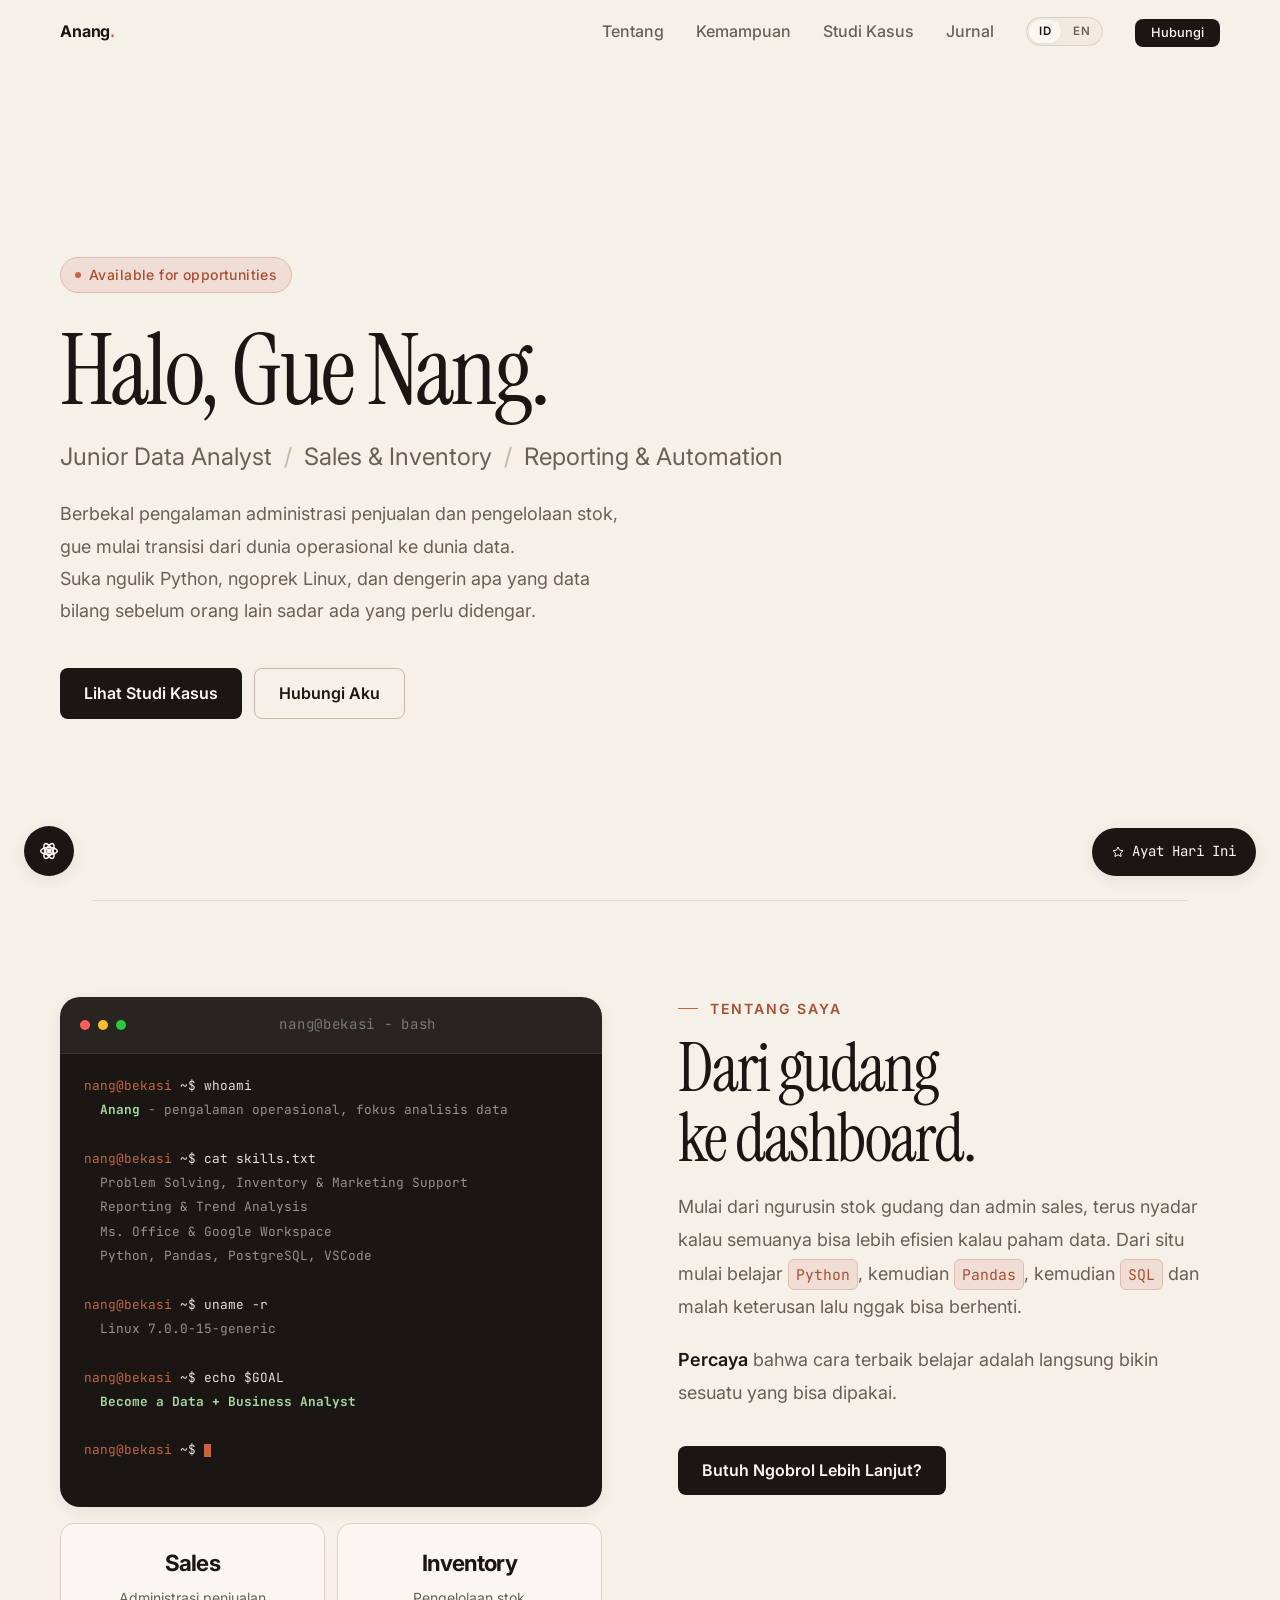
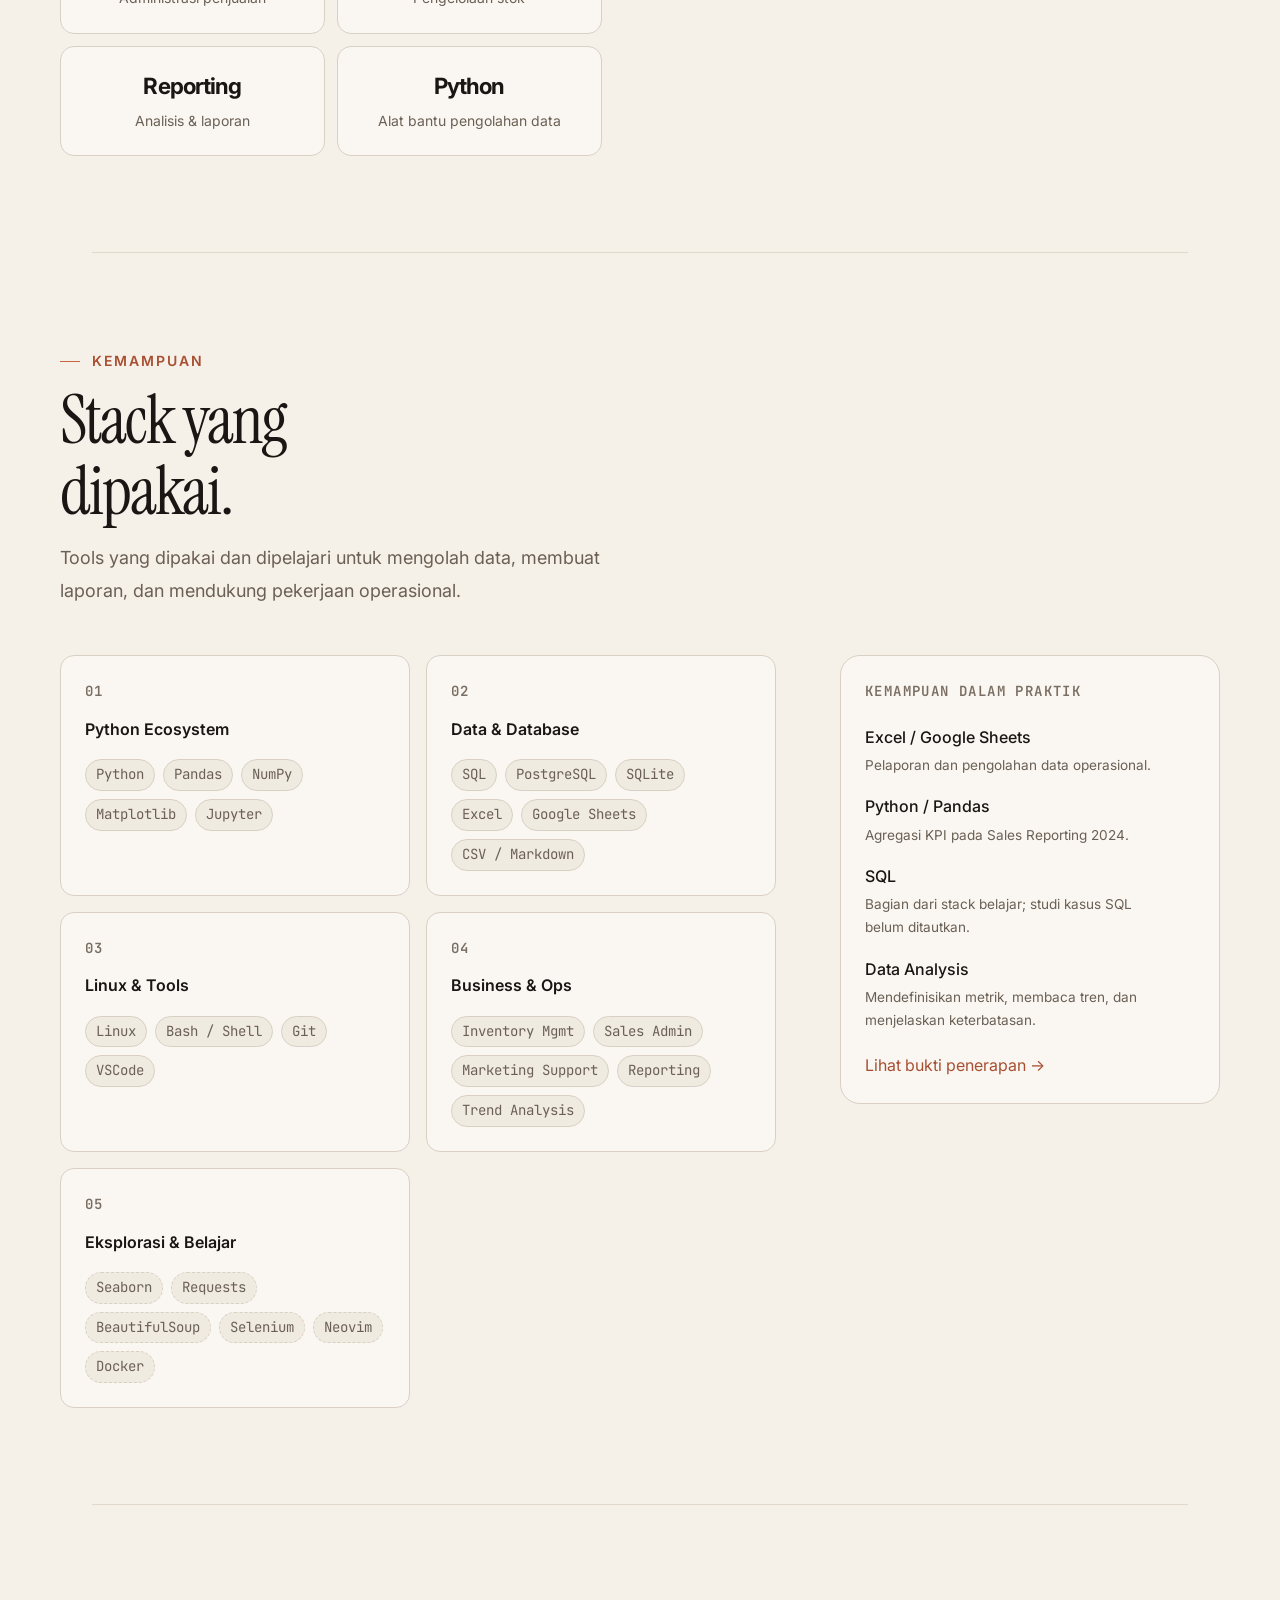
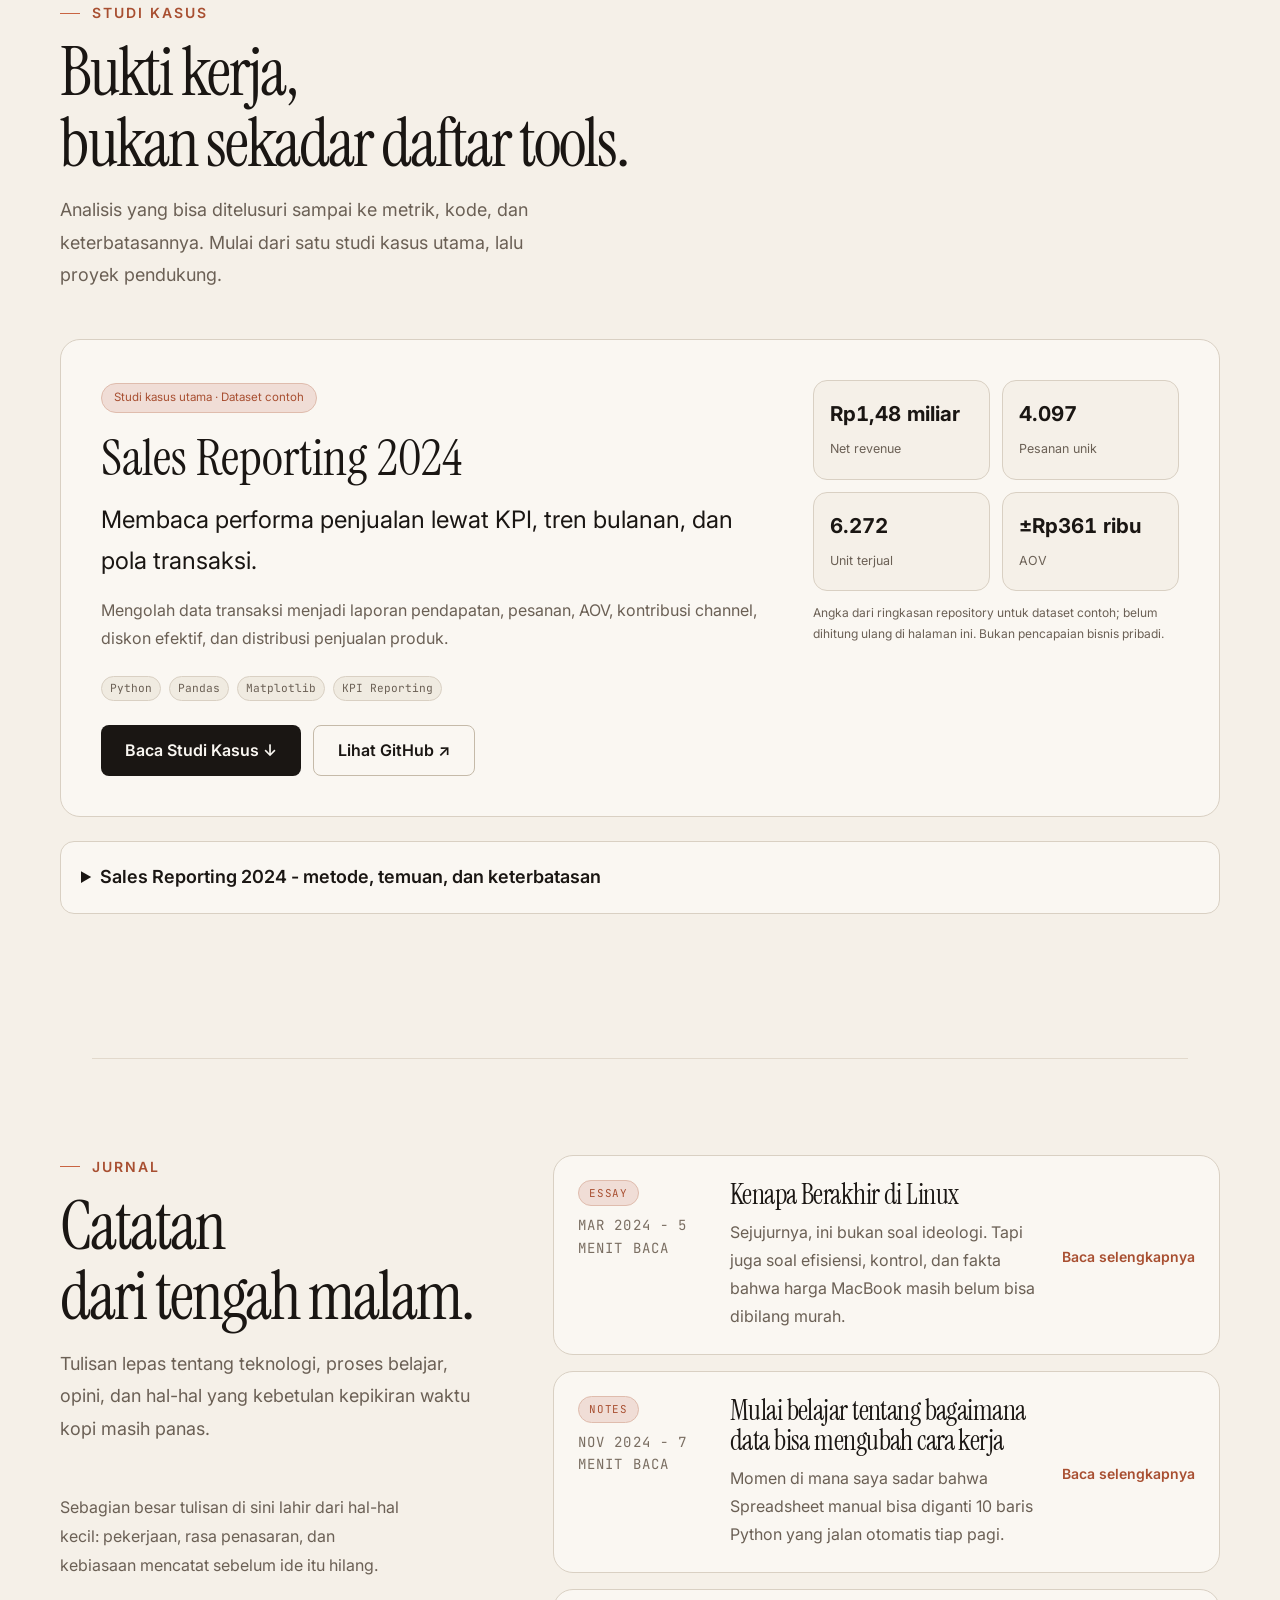
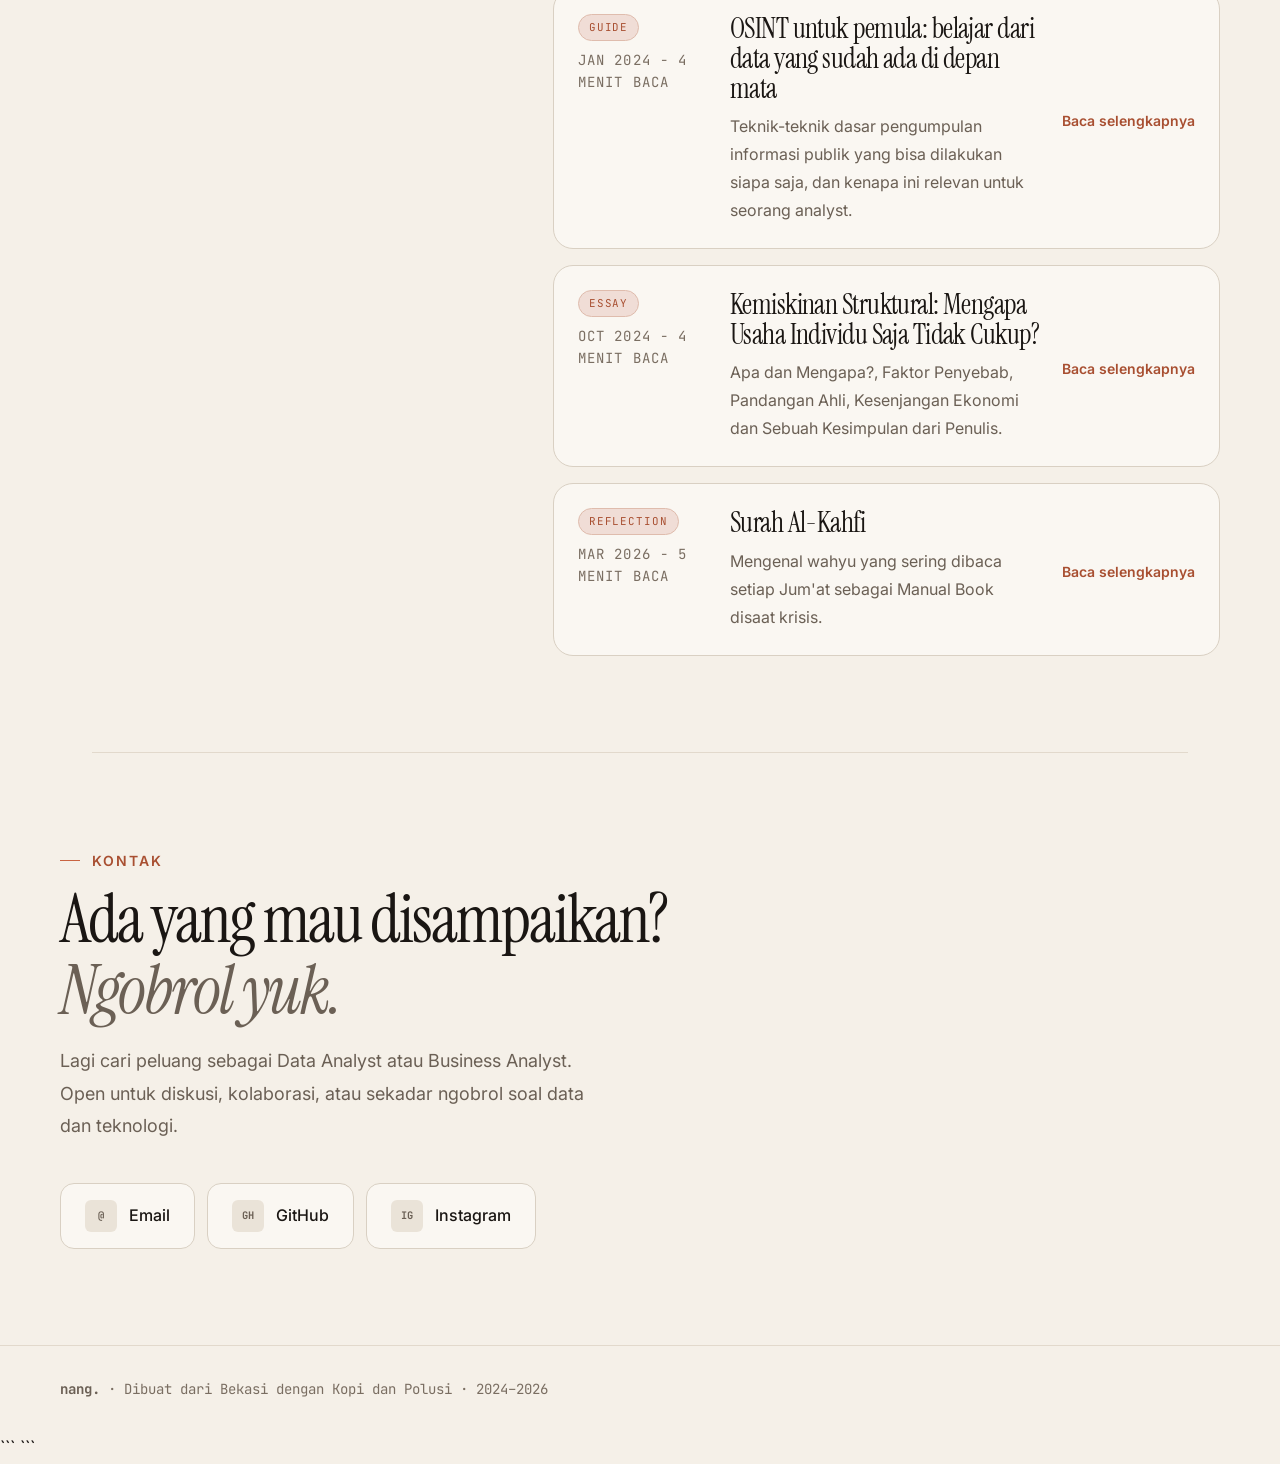
==== index.html @ cc025397 "Update index.html" ====
<!--
   _-=Created WithOut Love=- _                   
| \ | ___ ._ _  ___  ___
|   |<_> || ' |/ . |<_-<
|_\_|<___||_|_|\_. |/__/
               <___'    
-->
<!DOCTYPE html>

<html lang="id">
<head>
<meta charset="utf-8"/>
<meta content="width=device-width, initial-scale=1.0" name="viewport"/>
<title>Nang - Junior Data Analyst | Sales Reporting &amp; Automation</title>
<link href="https://fonts.googleapis.com" rel="preconnect"/>
<link crossorigin="" href="https://fonts.gstatic.com" rel="preconnect"/>
<link href="https://fonts.googleapis.com/css2?family=Instrument+Serif:ital@0;1&amp;family=Inter:wght@300;400;500;600;700&amp;family=JetBrains+Mono:wght@400;500&amp;display=swap" rel="stylesheet"/>
<style>

/* ── RESET ─────────────────────────────────────────── */
*, *::before, *::after { margin:0; padding:0; box-sizing:border-box; }
html {
  scroll-behavior: smooth;
  -webkit-font-smoothing: antialiased;
  -moz-osx-font-smoothing: grayscale;
  text-rendering: optimizeLegibility;
  scroll-padding-top: 72px;
}

/* ── TOKENS ─────────────────────────────────────────── */
:root {
  /* Surfaces - Anthropic warm cream */
  --bg:             #F5F0E8;
  --bg-soft:        #FAF7F2;
  --surface:        #F0EBE1;
  --surface-2:      #EAE3D8;
  --border:         #D9D0C3;
  --border-strong:  #C5BAA9;
  --divider:        #E2D9CC;

  /* Text */
  --text:           #1A1613;
  --text-muted:     #6B6055;
  --text-faint:     #7A6E62;
  --text-inverse:   #FAF7F2;

  /* Accent - Anthropic rust/terracotta */
  --accent:         #C96442;
  --accent-hover:   #A84F31;
  --accent-active:  #8A3D23;
  --accent-soft:    #F0DDD6;
  --accent-border:  #DFBCAD;
  --accent-text:    #A84F31;

  /* Fonts */
  --font-display: 'Instrument Serif', Georgia, serif;
  --font-body:    'Inter', system-ui, sans-serif;
  --font-mono:    'JetBrains Mono', 'Fira Code', monospace;

  /* Type scale */
  --text-xs:   clamp(0.75rem,  0.7rem  + 0.25vw, 0.875rem);
  --text-sm:   clamp(0.875rem, 0.8rem  + 0.35vw, 1rem);
  --text-base: clamp(1rem,     0.95rem + 0.25vw, 1.125rem);
  --text-lg:   clamp(1.125rem, 1rem    + 0.75vw, 1.5rem);
  --text-xl:   clamp(1.5rem,   1.2rem  + 1.25vw, 2.25rem);
  --text-2xl:  clamp(2rem,     1.2rem  + 2.5vw,  3.5rem);
  --text-3xl:  clamp(2.5rem,   1rem    + 4vw,    5rem);
  --text-hero: clamp(3rem,     0.5rem  + 7vw,    7.5rem);

  /* Spacing */
  --space-1:  0.25rem;
  --space-2:  0.5rem;
  --space-3:  0.75rem;
  --space-4:  1rem;
  --space-5:  1.25rem;
  --space-6:  1.5rem;
  --space-8:  2rem;
  --space-10: 2.5rem;
  --space-12: 3rem;
  --space-16: 4rem;
  --space-20: 5rem;
  --space-24: 6rem;

  /* Radius */
  --radius-sm: 0.375rem;
  --radius-md: 0.5rem;
  --radius-lg: 0.875rem;
  --radius-xl: 1.25rem;
  --radius-full: 9999px;

  /* Shadow */
  --shadow-sm: 0 1px 2px rgba(26,22,19,0.05);
  --shadow-md: 0 4px 16px rgba(26,22,19,0.07);
  --shadow-lg: 0 12px 40px rgba(26,22,19,0.10);

  /* Content widths */
  --content-narrow:  640px;
  --content-default: 960px;
  --content-wide:    1160px;

  --transition: 180ms cubic-bezier(0.16, 1, 0.3, 1);
}

/* ── BASE ─────────────────────────────────────────── */
body {
  font-family: var(--font-body);
  font-size: var(--text-base);
  background: var(--bg);
  color: var(--text);
  line-height: 1.7;
  overflow-x: hidden;
}
img, svg { display:block; max-width:100%; }
a { color: inherit; text-decoration: none; }
button { cursor: pointer; background: none; border: none; font: inherit; color: inherit; }
ul { list-style: none; }
h1,h2,h3,h4,h5,h6 { text-wrap: balance; line-height: 1.15; }
p,li { text-wrap: pretty; }

::selection { background: rgba(201,100,66,0.18); color: var(--text); }
:focus-visible { outline: 2px solid var(--accent); outline-offset: 3px; border-radius: var(--radius-sm); }

::-webkit-scrollbar { width: 4px; }
::-webkit-scrollbar-track { background: var(--bg); }
::-webkit-scrollbar-thumb { background: var(--border-strong); border-radius: 2px; }

/* ── TRANSITIONS ─────────────────────────────────────────── */
a, button, [role="button"] {
  transition: color var(--transition), background var(--transition),
              border-color var(--transition), box-shadow var(--transition),
              transform var(--transition), opacity var(--transition);
}

/* ── NAV ─────────────────────────────────────────── */
nav {
  position: fixed; top: 0; left: 0; right: 0; z-index: 100;
  height: 64px;
  display: flex; align-items: center; justify-content: space-between;
  padding: 0 var(--space-8);
  background: rgba(245,240,232,0.75);
  backdrop-filter: blur(16px);
  -webkit-backdrop-filter: blur(16px);
  border-bottom: 1px solid transparent;
  transition: border-color var(--transition), background var(--transition);
}
nav.scrolled {
  border-color: var(--divider);
  background: rgba(245,240,232,0.95);
}
.nav-inner {
  width: 100%;
  max-width: var(--content-wide);
  margin: 0 auto;
  display: flex; align-items: center; justify-content: space-between;
}
.nav-logo {
  font-family: var(--font-body);
  font-weight: 700;
  font-size: var(--text-sm);
  letter-spacing: -0.01em;
  color: var(--text);
}
.nav-logo span { color: var(--accent); }
.nav-links {
  display: flex; gap: var(--space-8); align-items: center;
}
.nav-links a {
  font-size: var(--text-sm);
  font-weight: 500;
  color: var(--text-muted);
  position: relative;
}
.nav-links a::after {
  content: '';
  position: absolute; bottom: -3px; left: 0;
  width: 0; height: 1px;
  background: var(--accent);
  transition: width var(--transition);
}
.nav-links a:hover, .nav-links a.active { color: var(--text); }
.nav-links a:hover::after, .nav-links a.active::after { width: 100%; }
.nav-cta {
  padding: 0.4rem var(--space-4);
  background: var(--text);
  color: var(--text-inverse) !important;
  border-radius: var(--radius-md);
  font-size: 0.8rem !important;
}
.nav-cta:hover { background: var(--accent) !important; }
.nav-cta::after { display: none !important; }
.nav-hamburger {
  display: none;
  flex-direction: column; gap: 5px;
  padding: var(--space-1);
}
.nav-hamburger span {
  display: block; width: 22px; height: 1.5px;
  background: var(--text-muted); border-radius: 1px;
  transition: var(--transition);
}
@media (max-width: 720px) {
  nav { padding: 0 var(--space-4); }
  .nav-links { display: none; position: absolute; top: 64px; left: 0; right: 0;
    flex-direction: column; gap: 0; background: var(--bg-soft);
    border-bottom: 1px solid var(--divider); padding: var(--space-4) 0;
  }
  .nav-links.open { display: flex; }
  .nav-links a { padding: var(--space-3) var(--space-6); width: 100%; }
  .nav-links a::after { display: none; }
  .nav-cta { margin: var(--space-3) var(--space-6); width: calc(100% - var(--space-12)); text-align: center; }
  .nav-hamburger { display: flex; }
}

/* ── HERO ─────────────────────────────────────────── */
#hero {
  min-height: 100vh;
  display: flex; align-items: center;
  padding: clamp(100px, 12vw, 140px) var(--space-8) var(--space-16);
}
.hero-inner {
  width: 100%; max-width: var(--content-wide); margin: 0 auto;
}
.hero-badge {
  display: inline-flex; align-items: center; gap: var(--space-2);
  padding: 5px 14px;
  background: var(--accent-soft);
  border: 1px solid var(--accent-border);
  border-radius: var(--radius-full);
  font-size: var(--text-xs);
  font-weight: 500;
  color: var(--accent-hover);
  letter-spacing: 0.03em;
  margin-bottom: var(--space-8);
}
.hero-badge-dot {
  width: 6px; height: 6px;
  background: var(--accent);
  border-radius: 50%;
  animation: pulse 2s ease-in-out infinite;
}
@keyframes pulse {
  0%, 100% { opacity: 1; transform: scale(1); }
  50% { opacity: 0.5; transform: scale(1.5); }
}
.hero-name {
  font-family: var(--font-display);
  font-size: var(--text-hero);
  font-weight: 400;
  line-height: 0.95;
  letter-spacing: -0.03em;
  color: var(--text);
  margin-bottom: var(--space-5);
}
.hero-sub {
  font-size: var(--text-lg);
  color: var(--text-muted);
  font-weight: 400;
  margin-bottom: var(--space-5);
  display: flex; align-items: center; gap: var(--space-3); flex-wrap: wrap;
}
.hero-sub-divider { color: var(--border-strong); }
.hero-desc {
  font-size: var(--text-base);
  color: var(--text-muted);
  max-width: 52ch;
  line-height: 1.8;
  margin-bottom: var(--space-10);
}
.hero-ctas { display: flex; gap: var(--space-3); flex-wrap: wrap; }

/* ── BUTTONS ─────────────────────────────────────────── */
.btn {
  display: inline-flex; align-items: center; gap: var(--space-2);
  padding: 0.7rem 1.5rem;
  border-radius: var(--radius-md);
  font-size: var(--text-sm);
  font-weight: 600;
  cursor: pointer; border: none;
}
.btn-primary {
  background: var(--text);
  color: var(--text-inverse);
}
.btn-primary:hover { background: var(--accent); transform: translateY(-1px); }
.btn-ghost {
  background: transparent;
  color: var(--text);
  border: 1px solid var(--border-strong);
}
.btn-ghost:hover { border-color: var(--text-muted); transform: translateY(-1px); }
.btn-link {
  background: transparent; color: var(--accent-text);
  padding: 0; font-size: var(--text-sm);
  display: inline-flex; align-items: center; gap: var(--space-1);
}
.btn-link:hover { color: var(--accent-hover); gap: var(--space-2); }

/* ── SECTION COMMON ─────────────────────────────────────────── */
.section-wrap {
  padding: clamp(var(--space-16), 8vw, var(--space-24)) var(--space-8);
}
.section-inner {
  max-width: var(--content-wide); margin: 0 auto;
}
.section-label {
  font-size: var(--text-xs);
  font-weight: 600;
  color: var(--accent-text);
  letter-spacing: 0.14em;
  text-transform: uppercase;
  margin-bottom: var(--space-3);
  display: flex; align-items: center; gap: var(--space-3);
}
.section-label::before {
  content: '';
  width: 20px; height: 1px;
  background: var(--accent);
  flex-shrink: 0;
}
.section-title {
  font-family: var(--font-display);
  font-size: var(--text-3xl);
  font-weight: 400;
  letter-spacing: -0.03em;
  line-height: 1.05;
  color: var(--text);
  margin-bottom: var(--space-4);
}
.section-desc {
  font-size: var(--text-base);
  color: var(--text-muted);
  max-width: 52ch;
  line-height: 1.8;
  margin-bottom: var(--space-12);
}

/* ── DIVIDERS ─────────────────────────────────────────── */
.section-divider {
  max-width: var(--content-wide); margin: 0 auto;
  padding: 0 var(--space-8);
}
.section-divider hr {
  border: none; border-top: 1px solid var(--divider);
}

/* ── ABOUT ─────────────────────────────────────────── */
.about-grid {
  display: grid;
  grid-template-columns: 1fr 1fr;
  gap: clamp(var(--space-10), 6vw, var(--space-20));
  align-items: start;
}
@media (max-width: 768px) {
  .about-grid { grid-template-columns: 1fr; }
}

/* Terminal card */
.terminal-card {
  background: var(--text);
  border-radius: var(--radius-xl);
  overflow: hidden;
  box-shadow: var(--shadow-md);
}
.terminal-bar {
  display: flex; align-items: center; gap: var(--space-2);
  padding: var(--space-4) var(--space-5);
  background: rgba(255,255,255,0.06);
  border-bottom: 1px solid rgba(255,255,255,0.08);
}
.t-dot { width: 10px; height: 10px; border-radius: 50%; }
.t-dot.red    { background: #FF5F57; }
.t-dot.yellow { background: #FEBC2E; }
.t-dot.green  { background: #28C840; }
.terminal-title {
  margin-left: auto; margin-right: auto;
  font-size: var(--text-xs);
  font-family: var(--font-mono);
  color: rgba(250,247,242,0.4);
  letter-spacing: 0.05em;
}
.terminal-body {
  padding: var(--space-5) var(--space-6);
  font-family: var(--font-mono);
  font-size: 0.8rem;
  line-height: 1.9;
  color: rgba(250,247,242,0.55);
}
.t-prompt { color: #C96442; }
.t-cmd    { color: rgba(250,247,242,0.9); }
.t-out    { color: rgba(250,247,242,0.55); padding-left: var(--space-4); }
.t-out strong { color: #A8D5A2; }
.t-cursor {
  display: inline-block; width: 7px; height: 13px;
  background: #C96442; vertical-align: middle;
  animation: blink 1.1s step-end infinite;
}
@keyframes blink { 0%,100%{opacity:1;} 50%{opacity:0;} }

/* Stats */
.about-stats {
  display: grid; grid-template-columns: 1fr 1fr;
  gap: var(--space-3); margin-top: var(--space-4);
}
.stat-card {
  background: var(--bg-soft);
  border: 1px solid var(--border);
  border-radius: var(--radius-lg);
  padding: var(--space-5) var(--space-4);
  text-align: center;
}
.stat-card:hover { border-color: var(--border-strong); transform: translateY(-2px); }
.stat-num {
  display: block;
  font-size: clamp(1.5rem, 3vw, 2rem);
  font-weight: 700;
  color: var(--text);
  letter-spacing: -0.04em;
  font-variant-numeric: tabular-nums;
}
.stat-label { font-size: var(--text-xs); color: var(--text-muted); margin-top: 2px; }
.stat-note  { font-size: 0.7rem; color: var(--text-faint); display: block; }

/* About text */
.about-story {
  font-size: var(--text-base);
  color: var(--text-muted);
  line-height: 1.85;
  margin-bottom: var(--space-5);
}
.about-story strong { color: var(--text); font-weight: 600; }
.pill {
  display: inline-block;
  padding: 1px 7px;
  background: var(--accent-soft);
  border: 1px solid var(--accent-border);
  border-radius: var(--radius-sm);
  color: var(--accent-hover);
  font-size: 0.82em;
  font-family: var(--font-mono);
}

/* ── SKILLS ─────────────────────────────────────────── */
.skills-layout {
  display: grid;
  grid-template-columns: 1fr 380px;
  gap: clamp(var(--space-10), 6vw, var(--space-16));
  align-items: start;
}
@media (max-width: 900px) {
  .skills-layout { grid-template-columns: 1fr; }
}
.skills-grid {
  display: grid;
  grid-template-columns: repeat(auto-fill, minmax(260px, 1fr));
  gap: var(--space-4);
}
.skill-group {
  background: var(--bg-soft);
  border: 1px solid var(--border);
  border-radius: var(--radius-lg);
  padding: var(--space-6);
  transition: border-color var(--transition), transform var(--transition);
}
.skill-group:hover { border-color: var(--border-strong); transform: translateY(-2px); }
.skill-group-label {
  font-size: var(--text-xs);
  font-weight: 600;
  color: var(--text-faint);
  letter-spacing: 0.1em;
  text-transform: uppercase;
  margin-bottom: var(--space-3);
  font-family: var(--font-mono);
}
.skill-group-name {
  font-size: var(--text-sm);
  font-weight: 600;
  color: var(--text);
  margin-bottom: var(--space-4);
}
.skill-items { display: flex; flex-wrap: wrap; gap: var(--space-2); }
.skill-tag {
  padding: 3px 10px;
  background: var(--surface);
  border: 1px solid var(--border);
  border-radius: var(--radius-full);
  font-size: var(--text-xs);
  color: var(--text-muted);
  font-family: var(--font-mono);
  transition: border-color var(--transition), color var(--transition), background var(--transition);
}
.skill-tag:hover {
  border-color: var(--accent-border);
  color: var(--accent-hover);
  background: var(--accent-soft);
}

/* Skill bars */
.skill-bars-wrap {
  background: var(--bg-soft);
  border: 1px solid var(--border);
  border-radius: var(--radius-xl);
  padding: var(--space-6);
}
.skill-bars-title {
  font-size: var(--text-xs);
  font-weight: 600;
  color: var(--text-faint);
  letter-spacing: 0.1em;
  text-transform: uppercase;
  margin-bottom: var(--space-6);
  font-family: var(--font-mono);
}
.skill-bars { display: flex; flex-direction: column; gap: var(--space-5); }
.skill-bar-top { display: flex; justify-content: space-between; margin-bottom: 6px; }
.skill-bar-name { font-size: var(--text-sm); font-weight: 500; color: var(--text); }
.skill-bar-pct { font-size: var(--text-xs); font-family: var(--font-mono); color: var(--text-muted); }
.skill-bar-track {
  height: 3px; background: var(--surface-2);
  border-radius: 2px; overflow: hidden;
}
.skill-bar-fill {
  height: 100%;
  background: var(--text);
  border-radius: 2px;
  width: 0;
  transition: width 1.2s cubic-bezier(0.4, 0, 0.2, 1);
}

/* ── PROJECTS ─────────────────────────────────────────── */
.projects-filter {
  display: flex; gap: var(--space-2); flex-wrap: wrap;
  margin-bottom: var(--space-8);
}
.filter-btn {
  padding: 5px 14px;
  background: transparent;
  border: 1px solid var(--border);
  border-radius: var(--radius-full);
  font-size: var(--text-xs);
  font-weight: 500;
  color: var(--text-muted);
  transition: all var(--transition);
}
.filter-btn:hover { border-color: var(--border-strong); color: var(--text); }
.filter-btn.active {
  background: var(--text);
  color: var(--text-inverse);
  border-color: var(--text);
}
.projects-grid {
  display: grid;
  grid-template-columns: repeat(auto-fill, minmax(300px, 1fr));
  gap: var(--space-5);
}
.project-card {
  background: var(--bg-soft);
  border: 1px solid var(--border);
  border-radius: var(--radius-xl);
  padding: var(--space-6);
  display: flex; flex-direction: column; gap: var(--space-3);
  transition: border-color var(--transition), transform var(--transition), box-shadow var(--transition);
}
.project-card:hover {
  border-color: var(--border-strong);
  transform: translateY(-3px);
  box-shadow: var(--shadow-md);
}
.project-card[style*="display: none"] { display: none !important; }
.project-top {
  display: flex; align-items: flex-start; justify-content: space-between;
}
.project-icon {
  width: 36px; height: 36px;
  background: var(--surface-2);
  border: 1px solid var(--border);
  border-radius: var(--radius-md);
  display: flex; align-items: center; justify-content: center;
  font-family: var(--font-mono);
  font-size: 0.65rem;
  font-weight: 700;
  color: var(--text-muted);
  letter-spacing: 0.04em;
}
.project-links { display: flex; gap: var(--space-2); }
.project-link {
  width: 30px; height: 30px;
  border: 1px solid var(--border);
  border-radius: var(--radius-sm);
  display: flex; align-items: center; justify-content: center;
  font-size: 0.65rem;
  font-family: var(--font-mono);
  font-weight: 700;
  color: var(--text-muted);
  transition: all var(--transition);
}
.project-link:hover { border-color: var(--accent-border); color: var(--accent); background: var(--accent-soft); }
.project-name {
  font-size: var(--text-sm);
  font-weight: 700;
  color: var(--text);
  margin-top: var(--space-1);
}
.project-desc {
  font-size: var(--text-xs);
  color: var(--text-muted);
  line-height: 1.7;
  flex-grow: 1;
}
.project-tags { display: flex; flex-wrap: wrap; gap: var(--space-2); margin-top: auto; }
.project-tag {
  padding: 2px 8px;
  border-radius: var(--radius-full);
  font-size: 0.7rem;
  font-family: var(--font-mono);
  background: var(--surface);
  border: 1px solid var(--border);
  color: var(--text-muted);
}

/* ── JOURNAL ─────────────────────────────────────────── */
.journal-shell {
  display: grid;
  grid-template-columns: minmax(0, 0.9fr) minmax(0, 1.4fr);
  gap: clamp(var(--space-8), 5vw, var(--space-16));
  align-items: start;
}
.journal-intro {
  position: sticky;
  top: 92px;
}
.journal-note {
  max-width: 34ch;
  font-size: var(--text-sm);
  color: var(--text-muted);
  line-height: 1.8;
}
.journal-note strong {
  color: var(--text);
  font-weight: 600;
}
.journal-grid {
  display: grid;
  grid-template-columns: 1fr;
  gap: var(--space-4);
}
.journal-card {
  background: var(--bg-soft);
  border: 1px solid var(--border);
  border-radius: var(--radius-xl);
  padding: var(--space-6);
  display: grid;
  grid-template-columns: 132px minmax(0, 1fr) auto;
  gap: var(--space-5);
  align-items: start;
  transition: border-color var(--transition), transform var(--transition), box-shadow var(--transition), background var(--transition);
  color: inherit;
}
.journal-card:hover {
  border-color: var(--border-strong);
  transform: translateY(-2px);
  box-shadow: var(--shadow-sm);
  background: #fcfaf6;
}
.journal-meta {
  display: flex;
  flex-direction: column;
  gap: var(--space-2);
}
.journal-chip {
  display: inline-flex;
  align-items: center;
  width: fit-content;
  padding: 3px 10px;
  border-radius: var(--radius-full);
  background: var(--accent-soft);
  border: 1px solid var(--accent-border);
  font-size: 0.68rem;
  font-family: var(--font-mono);
  color: var(--accent-hover);
  letter-spacing: 0.08em;
  text-transform: uppercase;
}
.journal-date {
  font-size: var(--text-xs);
  font-family: var(--font-mono);
  color: var(--text-faint);
  letter-spacing: 0.08em;
  line-height: 1.6;
}
.journal-body {
  display: flex;
  flex-direction: column;
  gap: var(--space-2);
  min-width: 0;
}
.journal-title {
  font-family: var(--font-display);
  font-size: clamp(1.3rem, 1.1rem + 0.8vw, 1.9rem);
  font-weight: 400;
  color: var(--text);
  line-height: 1.08;
  letter-spacing: -0.02em;
}
.journal-excerpt {
  font-size: var(--text-sm);
  color: var(--text-muted);
  line-height: 1.75;
  max-width: 56ch;
}
.journal-read {
  font-size: var(--text-xs);
  font-weight: 600;
  color: var(--accent-text);
  display: inline-flex;
  align-items: center;
  gap: var(--space-1);
  margin-top: var(--space-1);
  white-space: nowrap;
  align-self: center;
  transition: gap var(--transition), color var(--transition);
}
.journal-card:hover .journal-read {
  gap: var(--space-2);
  color: var(--accent-hover);
}
@media (max-width: 980px) {
  .journal-shell {
    grid-template-columns: 1fr;
  }
  .journal-intro {
    position: static;
  }
}
@media (max-width: 720px) {
  .journal-card {
    grid-template-columns: 1fr;
    gap: var(--space-4);
  }
  .journal-read {
    align-self: start;
  }
}

/* ── CONTACT ─────────────────────────────────────────── */
.contact-wrap {
  text-align: left;
}
.contact-title {
  font-family: var(--font-display);
  font-size: var(--text-3xl);
  font-weight: 400;
  letter-spacing: -0.03em;
  line-height: 1.05;
  color: var(--text);
  margin-bottom: var(--space-5);
}
.contact-title span {
  font-style: italic;
  color: var(--text-muted);
}
.contact-desc {
  font-size: var(--text-base);
  color: var(--text-muted);
  max-width: 52ch;
  line-height: 1.8;
  margin-bottom: var(--space-10);
}
.contact-links { display: flex; gap: var(--space-3); flex-wrap: wrap; }
.contact-link {
  display: inline-flex; align-items: center; gap: var(--space-3);
  padding: var(--space-4) var(--space-6);
  background: var(--bg-soft);
  border: 1px solid var(--border);
  border-radius: var(--radius-lg);
  font-size: var(--text-sm);
  font-weight: 500;
  color: var(--text);
  transition: all var(--transition);
}
.contact-link:hover {
  border-color: var(--border-strong);
  transform: translateY(-2px);
  box-shadow: var(--shadow-sm);
}
.contact-link-icon {
  width: 32px; height: 32px;
  background: var(--surface-2);
  border-radius: var(--radius-sm);
  display: flex; align-items: center; justify-content: center;
  font-family: var(--font-mono);
  font-size: 0.65rem;
  font-weight: 700;
  color: var(--text-muted);
}
.contact-link:hover .contact-link-icon {
  background: var(--accent-soft);
  color: var(--accent);
}

/* ── FOOTER ─────────────────────────────────────────── */
footer {
  padding: var(--space-8) var(--space-8);
  border-top: 1px solid var(--divider);
}
.footer-inner {
  max-width: var(--content-wide); margin: 0 auto;
  display: flex; align-items: center; justify-content: space-between;
  flex-wrap: wrap; gap: var(--space-3);
}
.footer-copy {
  font-size: var(--text-xs);
  color: var(--text-faint);
  font-family: var(--font-mono);
}
.footer-copy strong { color: var(--text-muted); }

/* ── DAILY VERSE WIDGET ─────────────────────────────────────────── */
.dv-widget {
  position: fixed; bottom: var(--space-6); right: var(--space-6);
  z-index: 200;
  background: var(--text);
  color: var(--text-inverse);
  border-radius: var(--radius-xl);
  width: 280px;
  box-shadow: var(--shadow-lg);
  overflow: hidden;
}
.dv-header {
  display: flex; align-items: center; justify-content: space-between;
  padding: var(--space-3) var(--space-5);
  border-bottom: 1px solid rgba(255,255,255,0.08);
}
.dv-header-title {
  font-size: var(--text-xs);
  font-weight: 600;
  color: rgba(250,247,242,0.5);
  letter-spacing: 0.06em;
  text-transform: uppercase;
}
.dv-header-btns { display: flex; gap: var(--space-2); }
.dv-header-btns button {
  width: 20px; height: 20px;
  border-radius: var(--radius-sm);
  display: flex; align-items: center; justify-content: center;
  font-size: 0.75rem;
  color: rgba(250,247,242,0.4);
  transition: color var(--transition), background var(--transition);
}
.dv-header-btns button:hover { color: var(--text-inverse); background: rgba(255,255,255,0.08); }
.dv-body { padding: var(--space-5); }
.dv-loading { display: flex; align-items: center; justify-content: center; height: 80px; }
.dv-loading-dot {
  width: 6px; height: 6px; border-radius: 50%;
  background: rgba(250,247,242,0.3);
  animation: dvPulse 1.4s ease-in-out infinite;
}
.dv-loading-dot:nth-child(2) { animation-delay: 0.2s; }
.dv-loading-dot:nth-child(3) { animation-delay: 0.4s; }
@keyframes dvPulse { 0%,80%,100%{transform:scale(0);opacity:.3;} 40%{transform:scale(1);opacity:1;} }
.dv-loading-dots { display: flex; gap: 5px; }
.dv-arabic {
  font-family: 'Amiri', serif;
  font-size: 1.1rem;
  text-align: right;
  direction: rtl;
  color: rgba(250,247,242,0.9);
  line-height: 1.9;
  margin-bottom: var(--space-3);
}
.dv-translation {
  font-size: 0.78rem;
  color: rgba(250,247,242,0.55);
  line-height: 1.7;
  margin-bottom: var(--space-2);
}
.dv-meta {
  font-size: 0.7rem;
  font-family: var(--font-mono);
  color: var(--accent);
  margin-bottom: var(--space-4);
}
.dv-cta {
  display: flex; align-items: center; justify-content: center; gap: var(--space-2);
  width: 100%;
  padding: var(--space-2) var(--space-3);
  background: rgba(255,255,255,0.07);
  border: 1px solid rgba(255,255,255,0.1);
  border-radius: var(--radius-md);
  font-size: 0.72rem;
  font-weight: 500;
  color: rgba(250,247,242,0.6);
  transition: all var(--transition);
}
.dv-cta:hover { background: rgba(201,100,66,0.2); color: #F0C4B4; border-color: rgba(201,100,66,0.3); }
.dv-pill {
  position: fixed; bottom: var(--space-6); right: var(--space-6);
  z-index: 200;
  background: var(--text);
  color: var(--text-inverse);
  border-radius: var(--radius-full);
  padding: var(--space-3) var(--space-5);
  font-size: var(--text-xs);
  font-family: var(--font-mono);
  box-shadow: var(--shadow-md);
  cursor: pointer;
  display: flex; align-items: center; gap: var(--space-2);
}
.dv-pill:hover { background: var(--accent); }
@media (max-width: 480px) {
  .dv-widget { width: calc(100vw - var(--space-8)); bottom: var(--space-4); right: var(--space-4); }
  .dv-pill   { bottom: var(--space-4); right: var(--space-4); }
}


/* ── SCIENCE FLASHCARD WIDGET - LEFT BOTTOM ─────────── */
.sf-widget{position:fixed;left:var(--space-6);bottom:var(--space-6);z-index:201;width:min(340px,calc(100vw - 2rem));background:var(--bg-soft);color:var(--text);border:1px solid var(--border);border-radius:var(--radius-xl);box-shadow:var(--shadow-lg);overflow:hidden;animation:sf-pop-in 180ms cubic-bezier(.16,1,.3,1)}
.sf-widget[hidden]{display:none}@keyframes sf-pop-in{from{opacity:0;transform:translateY(12px) scale(.97)}to{opacity:1;transform:none}}
.sf-header{display:flex;align-items:center;justify-content:space-between;gap:var(--space-3);padding:var(--space-3) var(--space-4);background:var(--text);color:var(--text-inverse)}
.sf-header-left,.sf-header-actions{display:flex;align-items:center;gap:var(--space-2)}.sf-header-icon{width:24px;height:24px;display:grid;place-items:center;flex:0 0 auto;border-radius:50%;background:rgba(255,255,255,.1);color:var(--accent)}
.sf-header-title{font-family:var(--font-mono);font-size:.75rem;font-weight:600;letter-spacing:.08em;text-transform:uppercase;color:rgba(250,247,242,.75)}
.sf-icon-btn{width:44px;height:44px;display:grid;place-items:center;border-radius:var(--radius-sm);color:rgba(250,247,242,.55);font-size:1rem;line-height:1}.sf-icon-btn:hover{background:rgba(255,255,255,.1);color:var(--text-inverse)}
.sf-body{padding:var(--space-5)}.sf-category{display:inline-flex;align-items:center;margin-bottom:var(--space-3);padding:3px 9px;border:1px solid var(--accent-border);border-radius:var(--radius-full);background:var(--accent-soft);color:var(--accent-hover);font-family:var(--font-mono);font-size:.75rem;font-weight:600;letter-spacing:.07em;text-transform:uppercase}
.sf-title{margin-bottom:var(--space-3);font-family:var(--font-display);font-size:clamp(1.45rem,4vw,1.8rem);font-weight:400;line-height:1.1;letter-spacing:-.025em;color:var(--text)}.sf-fact{margin-bottom:var(--space-4);color:var(--text-muted);font-size:.82rem;line-height:1.75}
.sf-source{display:inline-flex;align-items:center;gap:5px;margin-bottom:var(--space-4);color:var(--text-faint);font-family:var(--font-mono);font-size:.75rem;line-height:1.5}.sf-source:hover{color:var(--accent-hover)}
.sf-footer{display:flex;gap:var(--space-2);padding-top:var(--space-4);border-top:1px solid var(--divider)}.sf-next-btn,.sf-source-btn{min-height:44px;display:inline-flex;align-items:center;justify-content:center;gap:var(--space-2);border-radius:var(--radius-md);font-size:.75rem;font-weight:600}
.sf-next-btn{flex:1;background:var(--text);color:var(--text-inverse)}.sf-next-btn:hover{background:var(--accent);transform:translateY(-1px)}.sf-next-btn:disabled{opacity:.55;cursor:wait;transform:none}.sf-source-btn{width:44px;border:1px solid var(--border-strong);color:var(--text-muted)}.sf-source-btn:hover{border-color:var(--accent-border);background:var(--accent-soft);color:var(--accent-hover)}
.sf-pill{position:fixed;left:var(--space-6);bottom:var(--space-6);z-index:200;width:50px;height:50px;display:grid;place-items:center;border-radius:50%;background:var(--text);color:var(--text-inverse);box-shadow:var(--shadow-md)}.sf-pill[hidden]{display:none}.sf-pill:hover{background:var(--accent);transform:translateY(-3px);box-shadow:var(--shadow-lg)}.sf-pill svg{width:22px;height:22px}
@media(max-width:480px){.sf-widget{left:var(--space-4);bottom:var(--space-4);width:calc(100vw - var(--space-8))}.sf-pill{left:var(--space-4);bottom:var(--space-4)}}@media(prefers-reduced-motion:reduce){.sf-widget{animation:none}}

/* ── REVEAL ANIMATIONS ─────────────────────────────────────────── */
.reveal {
  opacity: 0;
  transform: translateY(18px);
  transition: opacity 0.6s ease, transform 0.6s ease;
}
.reveal.visible { opacity: 1; transform: none; }
.reveal-delay-1 { transition-delay: 0.1s; }
.reveal-delay-2 { transition-delay: 0.2s; }
.reveal-delay-3 { transition-delay: 0.3s; }
.reveal-delay-4 { transition-delay: 0.4s; }

@media (prefers-reduced-motion: reduce) {
  .reveal { opacity: 1; transform: none; transition: none; }
}

/* ── LANG TOGGLE ─────────────────────────────────────────── */
.lang-toggle {
  display: flex;
  background: var(--surface);
  border: 1px solid var(--border);
  border-radius: var(--radius-full);
  padding: 2px;
  gap: 2px;
}
.lang-btn {
  padding: 2px 10px;
  border-radius: var(--radius-full);
  font-size: 0.72rem;
  font-weight: 600;
  color: var(--text-muted);
  letter-spacing: 0.04em;
  transition: all var(--transition);
}
.lang-btn.active {
  background: var(--bg-soft);
  color: var(--text);
  box-shadow: var(--shadow-sm);
}


/* Portfolio refinements */
[hidden] { display:none !important; }
.skip-link { position:fixed;top:8px;left:8px;z-index:999;padding:12px;background:var(--text);color:var(--text-inverse);transform:translateY(-160%); }
.skip-link:focus { transform:none; }
.featured-case { display:grid;grid-template-columns:minmax(0,1.3fr) minmax(0,.7fr);gap:var(--space-8);padding:clamp(1.5rem,4vw,2.5rem);border:1px solid var(--border);border-radius:var(--radius-xl);background:var(--bg-soft);margin-bottom:var(--space-6); }
.featured-badge { display:inline-block;padding:4px 12px;border:1px solid var(--accent-border);border-radius:999px;background:var(--accent-soft);color:var(--accent-hover);font-size:.72rem;margin-bottom:1rem; }
.featured-title { font-family:var(--font-display);font-size:var(--text-2xl);font-weight:400;margin-bottom:.75rem; }
.featured-sub { font-size:var(--text-lg);margin-bottom:1rem; }
.featured-desc { color:var(--text-muted);font-size:var(--text-sm);margin-bottom:1.5rem; }
.featured-actions { display:flex;flex-wrap:wrap;gap:12px;margin-top:1.5rem; }
.featured-kpis { display:grid;grid-template-columns:1fr 1fr;gap:12px;align-content:start; }
.kpi { padding:16px;border:1px solid var(--border);border-radius:var(--radius-lg);background:var(--bg);min-width:0; }
.kpi-num { display:block;font-size:clamp(1rem,1.6vw,1.35rem);font-weight:700;font-variant-numeric:tabular-nums; }
.kpi-label { font-size:.78rem;color:var(--text-muted); }
.kpi-note { grid-column:1/-1;font-size:.75rem;color:var(--text-muted); }
.case-details { border:1px solid var(--border);border-radius:var(--radius-lg);background:var(--bg-soft);margin-bottom:3rem;scroll-margin-top:88px; }
.case-details summary { cursor:pointer;padding:20px;font-weight:600; }
.case-details[open] summary { border-bottom:1px solid var(--border); }
.case-body { padding:clamp(1rem,3vw,2rem);color:var(--text-muted); }
.case-body h3 { color:var(--text);font-size:1.1rem;margin:0 0 1rem; }
.case-body > h3 { margin-top:2rem; }
.case-grid { display:grid;grid-template-columns:1fr 1fr;gap:2rem; }
.case-list { list-style:disc;padding-left:1.4rem; }
ol.case-list { list-style:decimal; }
.case-list li { margin-bottom:.6rem; }
.case-caution { padding:1rem;background:var(--accent-soft);border-radius:8px;margin-top:1rem;font-size:.85rem; }
.table-scroll { overflow-x:auto; }
.case-table { border-collapse:collapse;width:100%;font-size:.85rem; }
.case-table caption { text-align:left;padding-bottom:.75rem; }
.case-table td,.case-table th { text-align:left;padding:12px;border-bottom:1px solid var(--border); }
.case-table th { color:var(--text); }
.others-title { font-family:var(--font-display);font-size:var(--text-xl);font-weight:400;margin-bottom:1.5rem; }
.project-status { font-size:.72rem;color:var(--text-muted);border-top:1px solid var(--border);padding-top:.75rem; }
.skill-evidence { font-size:.85rem;color:var(--text-muted);margin-top:.5rem; }
.stat-num { font-size:clamp(1rem,2vw,1.4rem);overflow-wrap:anywhere; }
.projects-grid { grid-template-columns:repeat(auto-fit,minmax(min(100%,300px),1fr)); }
.skills-grid { grid-template-columns:repeat(auto-fit,minmax(min(100%,260px),1fr)); }
.nav-links.open li { width:100%; }
.nav-hamburger { min-width:44px;min-height:44px;justify-content:center;align-items:center; }
.dv-header-btns button { width:36px;height:36px; }
.dv-pill { border:0; }
@media(max-width:860px) { .featured-case,.case-grid { grid-template-columns:1fr; } }
@media(max-width:480px) { #hero,.section-wrap { padding-left:1rem;padding-right:1rem; }.featured-actions .btn { width:100%;justify-content:center; }.nav-links .lang-toggle { margin:12px 24px;width:fit-content; } }
@media(prefers-reduced-motion:reduce) { html{scroll-behavior:auto;}*,*::before,*::after{animation:none !important;transition:none !important;} }

.skill-group--explore .skill-tag { border-style:dashed; }
</style>
<meta content="Portofolio Nang: pengalaman operasional penjualan dan inventory, analisis KPI, sales reporting, dan otomasi dengan Python." name="description"/><meta content="Nang - Junior Data Analyst" property="og:title"/><meta content="Dari operasional ke analisis data. Jelajahi studi kasus sales reporting, metode, dan keterbatasannya." property="og:description"/><meta content="website" property="og:type"/><meta content="https://ananglesmana.my.id/" property="og:url"/><noscript><style>.reveal{opacity:1;transform:none}.nav-hamburger,.lang-toggle,.projects-filter,#science-pill,#dv-pill,#dv-widget{display:none!important}@media(max-width:720px){.nav-links{display:flex;position:static;flex-direction:row;flex-wrap:wrap}.nav-links a{padding:4px}}</style></noscript><link href="https://fonts.googleapis.com/css2?family=Amiri:wght@400;700&amp;display=swap" rel="stylesheet"/><meta content="https://ananglesmana.my.id/assets/og-cover.png" property="og:image"/><meta content="1200" property="og:image:width"/><meta content="630" property="og:image:height"/><meta content="Nang — Junior Data Analyst" property="og:image:alt"/><meta content="summary_large_image" name="twitter:card"/><meta content="Nang — Junior Data Analyst" name="twitter:title"/><meta content="Dari operasional ke analisis data: studi kasus sales reporting, KPI, dan otomasi." name="twitter:description"/><meta content="https://ananglesmana.my.id/assets/og-cover.png" name="twitter:image"/><link href="https://ananglesmana.my.id/" rel="canonical"/><link href="data:image/svg+xml,%3Csvg xmlns='http://www.w3.org/2000/svg' viewBox='0 0 64 64'%3E%3Crect width='64' height='64' rx='14' fill='%231A1613'/%3E%3Ctext x='32' y='43' font-family='Georgia,serif' font-size='34' text-anchor='middle' fill='%23FAF7F2'%3En%3C/text%3E%3Ccircle cx='47' cy='41' r='4' fill='%23C96442'/%3E%3C/svg%3E" rel="icon" type="image/svg+xml"/><meta content="#F5F0E8" name="theme-color"/></head>
<body><a class="skip-link" data-i18n="skip" href="#projects">Langsung ke studi kasus</a>
<!-- NAV -->
<nav id="navbar">
<div class="nav-inner">
<a aria-label="Nang - kembali ke beranda" class="nav-logo" href="#hero">Anang<span>.</span></a>
<ul class="nav-links" id="navLinks">
<li><a data-i18n="nav_about" href="#about">Tentang</a></li>
<li><a data-i18n="nav_skills" href="#skills">Kemampuan</a></li>
<li><a data-i18n="nav_projects" href="#projects">Studi Kasus</a></li>
<li><a data-i18n="nav_journal" href="#journal">Jurnal</a></li>
<li>
<div class="lang-toggle" id="langToggle">
<button class="lang-btn active" data-lang="id" type="button">ID</button>
<button class="lang-btn" data-lang="en" type="button">EN</button>
</div>
</li>
<li><a class="nav-cta" data-i18n="nav_cta" href="#contact">Hubungi</a></li>
</ul>
<button aria-controls="navLinks" aria-expanded="false" aria-label="Menu" class="nav-hamburger" id="hamburger" type="button">
<span></span><span></span><span></span>
</button>
</div></nav>
<!-- HERO -->
<section id="hero">
<div class="hero-inner">
<div class="hero-badge reveal">
<span class="hero-badge-dot"></span>
<span data-i18n="hero_badge">Available for opportunities</span>
</div>
<h1 class="hero-name reveal reveal-delay-1" data-i18n="hero_name">Halo, Gue Nang.</h1>
<p class="hero-sub reveal reveal-delay-2"><span>Junior Data Analyst</span><span aria-hidden="true" class="hero-sub-divider">/</span><span>Sales &amp; Inventory</span><span aria-hidden="true" class="hero-sub-divider">/</span><span>Reporting &amp; Automation</span></p>
<p class="hero-desc reveal reveal-delay-2" data-i18n="hero_desc">Berbekal pengalaman administrasi penjualan dan pengelolaan stok, gue mulai transisi dari dunia operasional ke dunia data.<br/>Suka ngulik Python, ngoprek Linux, dan dengerin apa yang data bilang sebelum orang lain sadar ada yang perlu didengar.</p>
<div class="hero-ctas reveal reveal-delay-3">
<a class="btn btn-primary" data-i18n="hero_cta1" href="#projects">Lihat Studi Kasus</a>
<a class="btn btn-ghost" data-i18n="hero_cta2" href="#contact">Hubungi Aku</a>
</div>
</div>
</section>
<div class="section-divider"><hr/></div>
<!-- ABOUT -->
<div class="section-wrap" id="about">
<div class="section-inner">
<div class="about-grid">
<!-- LEFT: terminal + stats -->
<div class="reveal">
<div class="terminal-card">
<div class="terminal-bar">
<span class="t-dot red"></span>
<span class="t-dot yellow"></span>
<span class="t-dot green"></span>
<span class="terminal-title">nang@bekasi - bash</span>
</div>
<div class="terminal-body">
<div><span class="t-prompt">nang@bekasi</span><span class="t-cmd"> ~$ whoami</span></div>
<div class="t-out" data-i18n="about_terminal_whoami"><strong>Anang</strong> - pengalaman operasional, fokus analisis data</div>
<br/>
<div><span class="t-prompt">nang@bekasi</span><span class="t-cmd"> ~$ cat skills.txt</span></div>
<div class="t-out">Problem Solving, Inventory &amp; Marketing Support</div>
<div class="t-out">Reporting &amp; Trend Analysis</div>
<div class="t-out">Ms. Office &amp; Google Workspace</div>
<div class="t-out">Python, Pandas, PostgreSQL, VSCode</div>
<br>
<div><span class="t-prompt">nang@bekasi</span><span class="t-cmd"> ~$ uname -r</span></div>
<div class="t-out">Linux 7.0.0-15-generic</div>
<br/>
<div><span class="t-prompt">nang@bekasi</span><span class="t-cmd"> ~$ echo $GOAL</span></div>
<div class="t-out" data-i18n="about_terminal_goal"><strong>Become a Data + Business Analyst</strong></div>
<br/>
<div><span class="t-prompt">nang@bekasi</span><span class="t-cmd"> ~$ <span class="t-cursor"></span></span></div>
</br></div>
</div>
<div class="about-stats"><div class="stat-card"><span class="stat-num">Sales</span><span class="stat-label" data-i18n="ops_sales">Administrasi penjualan</span></div><div class="stat-card"><span class="stat-num">Inventory</span><span class="stat-label" data-i18n="ops_inventory">Pengelolaan stok</span></div><div class="stat-card"><span class="stat-num">Reporting</span><span class="stat-label" data-i18n="ops_reporting">Analisis &amp; laporan</span></div><div class="stat-card"><span class="stat-num">Python</span><span class="stat-label" data-i18n="ops_python">Alat bantu pengolahan data</span></div></div>
</div>
<!-- RIGHT: text -->
<div class="about-text reveal reveal-delay-2">
<div class="section-label" data-i18n="about_label">Tentang Saya</div>
<h2 class="section-title" data-i18n="about_title">Dari gudang<br/>ke dashboard.</h2>
<p class="about-story" data-i18n="about_story1">
          Mulai dari ngurusin stok gudang dan admin sales, terus nyadar kalau
          semuanya bisa lebih efisien kalau paham data. Dari situ mulai belajar
          <span class="pill">Python</span>, kemudian
          <span class="pill">Pandas</span>, kemudian
          <span class="pill">SQL</span> dan malah keterusan lalu nggak bisa berhenti.
        </p>
<p class="about-story" data-i18n="about_story2">
<strong>Percaya</strong> bahwa cara terbaik belajar adalah langsung bikin sesuatu yang bisa dipakai.
        </p>
<a class="btn btn-primary" data-i18n="about_cta" href="#contact" style="margin-top:var(--space-4);">Butuh Ngobrol Lebih Lanjut?</a>
</div>
</div>
</div>
</div>
<div class="section-divider"><hr/></div>
<!-- SKILLS -->
<div class="section-wrap" id="skills">
<div class="section-inner">
<div class="reveal">
<div class="section-label" data-i18n="skills_label">Kemampuan</div>
<h2 class="section-title" data-i18n="skills_title">Stack yang<br/>dipakai.</h2>
<p class="section-desc" data-i18n="skills_desc">Tools yang dipakai dan dipelajari untuk mengolah data, membuat laporan, dan mendukung pekerjaan operasional.</p>
</div>
<div class="skills-layout">
<div class="skills-grid">
<div class="skill-group reveal reveal-delay-1">
<div class="skill-group-label">01</div>
<div class="skill-group-name">Python Ecosystem</div>
<div class="skill-items">
<span class="skill-tag">Python</span>
<span class="skill-tag">Pandas</span>
<span class="skill-tag">NumPy</span>
<span class="skill-tag">Matplotlib</span>

<span class="skill-tag">Jupyter</span>



</div>
</div>
<div class="skill-group reveal reveal-delay-2">
<div class="skill-group-label">02</div>
<div class="skill-group-name">Data &amp; Database</div>
<div class="skill-items">
<span class="skill-tag">SQL</span>
<span class="skill-tag">PostgreSQL</span>
<span class="skill-tag">SQLite</span>
<span class="skill-tag">Excel</span>
<span class="skill-tag">Google Sheets</span>
<span class="skill-tag">CSV / Markdown</span>
</div>
</div>
<div class="skill-group reveal reveal-delay-3">
<div class="skill-group-label">03</div>
<div class="skill-group-name">Linux &amp; Tools</div>
<div class="skill-items">
<span class="skill-tag">Linux</span>
<span class="skill-tag">Bash / Shell</span>
<span class="skill-tag">Git</span>
<span class="skill-tag">VSCode</span>


</div>
</div>
<div class="skill-group reveal reveal-delay-4">
<div class="skill-group-label">04</div>
<div class="skill-group-name">Business &amp; Ops</div>
<div class="skill-items">
<span class="skill-tag">Inventory Mgmt</span>
<span class="skill-tag">Sales Admin</span>
<span class="skill-tag">Marketing Support</span>
<span class="skill-tag">Reporting</span>
<span class="skill-tag">Trend Analysis</span>
</div>
</div>
<div class="skill-group skill-group--explore reveal reveal-delay-4"><div class="skill-group-label">05</div><div class="skill-group-name">Eksplorasi &amp; Belajar</div><div class="skill-items"><span class="skill-tag">Seaborn</span><span class="skill-tag">Requests</span><span class="skill-tag">BeautifulSoup</span><span class="skill-tag">Selenium</span><span class="skill-tag">Neovim</span><span class="skill-tag">Docker</span></div></div></div>
<!-- Skill bars -->
<div class="skill-bars-wrap reveal reveal-delay-2"><div class="skill-bars-title" data-i18n="levels_title">Kemampuan dalam praktik</div><div class="skill-bars"><div><h3 class="skill-bar-name">Excel / Google Sheets</h3><p class="skill-evidence" data-i18n="ev_office">Pelaporan dan pengolahan data operasional.</p></div><div><h3 class="skill-bar-name">Python / Pandas</h3><p class="skill-evidence" data-i18n="ev_python">Agregasi KPI pada Sales Reporting 2024.</p></div><div><h3 class="skill-bar-name">SQL</h3><p class="skill-evidence" data-i18n="ev_sql">Bagian dari stack belajar; studi kasus SQL belum ditautkan.</p></div><div><h3 class="skill-bar-name">Data Analysis</h3><p class="skill-evidence" data-i18n="ev_da">Mendefinisikan metrik, membaca tren, dan menjelaskan keterbatasan.</p></div><a class="btn-link" data-i18n="evidence_cta" href="#sales-case">Lihat bukti penerapan →</a></div></div>
</div>
</div>
</div>
<div class="section-divider"><hr/></div>
<!-- PROJECTS -->
<div class="section-wrap" id="projects">
<div class="section-inner">
<div class="reveal">
<div class="section-label" data-i18n="projects_label">Studi Kasus</div>
<h2 class="section-title" data-i18n="projects_title">Bukti kerja,<br/>bukan sekadar daftar tools.</h2>
<p class="section-desc" data-i18n="projects_desc">Analisis yang bisa ditelusuri sampai ke metrik, kode, dan keterbatasannya. Mulai dari satu studi kasus utama, lalu proyek pendukung.</p>
</div>
<article aria-labelledby="featured-title" class="featured-case reveal">
<div class="featured-main">
<span class="featured-badge" data-i18n="feat_badge">Studi kasus utama · Dataset contoh</span>
<h3 class="featured-title" id="featured-title">Sales Reporting 2024</h3>
<p class="featured-sub" data-i18n="feat_sub">Membaca performa penjualan lewat KPI, tren bulanan, dan pola transaksi.</p>
<p class="featured-desc" data-i18n="feat_desc">Mengolah data transaksi menjadi laporan pendapatan, pesanan, AOV, kontribusi channel, diskon efektif, dan distribusi penjualan produk.</p>
<div class="project-tags"><span class="project-tag">Python</span><span class="project-tag">Pandas</span><span class="project-tag">Matplotlib</span><span class="project-tag">KPI Reporting</span></div>
<div class="featured-actions"><a class="btn btn-primary" data-i18n="feat_read" href="#sales-case">Baca Studi Kasus ↓</a><a class="btn btn-ghost" data-i18n="feat_cta" href="https://github.com/bushidoways/sales-reporting-2024-nang" rel="noopener noreferrer" target="_blank">Lihat GitHub ↗</a></div>
</div>
<div aria-label="Ringkasan dataset contoh" class="featured-kpis" role="group">
<div class="kpi"><span class="kpi-num">Rp1,48 miliar</span><span class="kpi-label">Net revenue</span></div>
<div class="kpi"><span class="kpi-num">4.097</span><span class="kpi-label" data-i18n="k_orders">Pesanan unik</span></div>
<div class="kpi"><span class="kpi-num">6.272</span><span class="kpi-label" data-i18n="k_units">Unit terjual</span></div>
<div class="kpi"><span class="kpi-num">±Rp361 ribu</span><span class="kpi-label">AOV</span></div>
<p class="kpi-note" data-i18n="kpi_note">Angka dari ringkasan repository untuk dataset contoh; belum dihitung ulang di halaman ini. Bukan pencapaian bisnis pribadi.</p>
</div></article>
<details class="case-details" id="sales-case"><summary data-i18n="case_summary">Sales Reporting 2024 metode, temuan, dan keterbatasan</summary>
<div class="case-body">
<div class="case-grid">
<section><h3 data-i18n="case_q_title">Pertanyaan analisis</h3><ol class="case-list" data-i18n="case_q"><li>Bagaimana pendapatan, pesanan, dan unit terjual berubah tiap bulan?</li><li>Apakah puncak pesanan sama dengan puncak pendapatan?</li><li>Bagaimana kontribusi channel penjualan?</li><li>Seberapa besar diskon dan voucher dibandingkan nilai retail?</li><li>Bagaimana pola penjualan berdasarkan tanggal dalam bulan?</li><li>Seberapa terkonsentrasi pendapatan antarproduk?</li></ol></section>
<section><h3 data-i18n="case_method_title">Data &amp; metode</h3><p data-i18n="case_method">Input CSV/Excel diperiksa kolom wajibnya, dikonversi tanggal dan angka, lalu diagregasi menjadi KPI dan grafik statis. Output berupa CSV dan gambar, bukan dashboard interaktif.</p><p class="case-caution" data-i18n="case_data">Status: dataset contoh. README menyebut dummy dan sampel anonim; asal data perlu diperjelas sebelum diklaim sebagai studi kasus pekerjaan nyata.</p></section>
</div>
<h3 data-i18n="case_metrics_title">Definisi metrik</h3>
<div class="table-scroll"><table class="case-table"><caption data-i18n="case_caption">Rumus berdasarkan src/metrics.py</caption><thead><tr><th data-i18n="metric" scope="col">Metrik</th><th data-i18n="definition" scope="col">Definisi</th></tr></thead><tbody>
<tr><th scope="row">Net revenue</th><td>SUM(Grand Total)</td></tr><tr><th scope="row">Orders</th><td data-i18n="formula_orders">Jumlah Order# unik</td></tr><tr><th scope="row">Units</th><td>SUM(QTY)</td></tr><tr><th scope="row">AOV</th><td>Net revenue / Orders</td></tr><tr><th scope="row">Effective discount rate</th><td>(SUM(Discount) + SUM(Voucher)) / SUM(Retail)</td></tr><tr><th scope="row">Channel share</th><td data-i18n="formula_share">Pendapatan channel / total pendapatan</td></tr></tbody></table></div>
<h3 data-i18n="case_findings_title">Temuan yang dilaporkan</h3><ul class="case-list" data-i18n="case_findings"><li>Februari: pesanan tertinggi, 510. Juli: pendapatan tertinggi, sekitar Rp159,3 juta. Volume dan nilai transaksi perlu dibaca bersama.</li><li>Oktober: AOV tertinggi, sekitar Rp536 ribu. Komposisi produk dan jumlah barang per pesanan menjadi pertanyaan lanjutan, bukan penyebab yang sudah terbukti.</li><li>Desember: diskon efektif tertinggi, sekitar 50,4%. Tanpa data biaya, hasil ini belum menjelaskan profitabilitas.</li><li>Sepuluh produk teratas menyumbang sekitar 7,8% pendapatan. Temuan ini belum cukup untuk menetapkan strategi stok.</li></ul>
<h3 data-i18n="case_limits_title">Keterbatasan &amp; pengembangan</h3><ul class="case-list" data-i18n="case_limits"><li>Ringkasan berasal dari README dan reports/summary_2024.csv, belum diverifikasi ulang terhadap dataset contoh.</li><li>Pola tanggal bukan bukti sebab-akibat gajian. YoY membutuhkan data pembanding; kode yang ditinjau belum menghitung MoM/YoY.</li><li>Konversi angka yang gagal menjadi nol perlu dilengkapi pencatatan error; arti Grand Total serta perlakuan retur dan pembatalan perlu dikonfirmasi.</li><li>Output skrip dan summary tersimpan perlu diselaraskan untuk reproduksibilitas. Belum ada pengukuran dampak bisnis atau penghematan waktu.</li></ul>
<a class="btn btn-ghost" data-i18n="case_source" href="https://github.com/bushidoways/sales-reporting-2024-nang" rel="noopener noreferrer" target="_blank">Telusuri kode dan laporan di GitHub ↗</a>
</div></details>
<!-- Proyek pendukung disembunyikan sampai punya tautan bukti. Untuk menampilkan: hapus atribut hidden pada judul, filter, grid, dan kartu; lalu isi href GitHub/demo. --><h3 class="others-title reveal" data-i18n="others_title" hidden="">Proyek pendukung</h3><div class="projects-filter reveal" hidden="">
<button aria-pressed="true" class="filter-btn active" data-filter="all" type="button">All</button>
<button aria-pressed="false" class="filter-btn" data-filter="python" type="button">Python</button>
<button aria-pressed="false" class="filter-btn" data-filter="data" type="button">Data</button>
<button aria-pressed="false" class="filter-btn" data-filter="automation" type="button">Automation</button>
<button aria-pressed="false" class="filter-btn" data-filter="linux" type="button">Linux</button>
</div>
<div class="projects-grid" hidden="" id="projectsGrid">
<div class="project-card reveal reveal-delay-1" data-category="automation python" hidden="">
<div class="project-top">
<div class="project-icon">WEB</div>
<div class="project-links">
</div>
</div>
<div class="project-name">Web Scraper &amp; OSINT Tool</div>
<p class="project-desc" data-i18n="proj2_desc">
          Python scraper untuk mengumpulkan data publik dan menganalisis pola.
          Menggunakan BeautifulSoup, Requests, dan teknik dasar OSINT.
        </p>
<div class="project-tags">
<span class="project-tag">Python</span>
<span class="project-tag">BeautifulSoup</span>
<span class="project-tag">Requests</span>
<span class="project-tag">OSINT</span>
</div>
</div>
<div class="project-card reveal reveal-delay-2" data-category="linux automation" hidden="">
<div class="project-top">
<div class="project-icon">LNX</div>
<div class="project-links">
</div>
</div>
<div class="project-name">Ubuntu Dev Setup &amp; Dotfiles</div>
<p class="project-desc" data-i18n="proj3_desc">
          Konfigurasi Ubuntu dari nol dotfiles, shell aliases, auto-setup script
          untuk dev environment yang bisa di-bootstrap di mesin baru dalam menit.
        </p>
<div class="project-tags">
<span class="project-tag">Linux</span>
<span class="project-tag">Bash</span>
<span class="project-tag">Dotfiles</span>
<span class="project-tag">Automation</span>
</div>
</div>
<div class="project-card reveal reveal-delay-3" data-category="python data" hidden="">
<div class="project-top">
<div class="project-icon">SQL</div>
<div class="project-links">
</div>
</div>
<div class="project-name">Inventory Tracker CLI</div>
<p class="project-desc">
          Aplikasi CLI untuk tracking stok barang sederhana menggunakan Python
          dan SQLite. Bisa input, update, dan export laporan ke CSV.
        </p>
<div class="project-tags">
<span class="project-tag">Python</span>
<span class="project-tag">SQLite</span>
<span class="project-tag">CLI</span>
<span class="project-tag">Data</span>
</div>
</div>
<div class="project-card reveal reveal-delay-4" data-category="automation" hidden="">
<div class="project-top">
<div class="project-icon">BOT</div>
<div class="project-links">
</div>
</div>
<div class="project-name">Auto Report Generator</div>
<p class="project-desc">
          Script Python yang membaca data penjualan dari Google Sheets,
          membuat summary harian, dan mengirimkan laporan otomatis via email.
        </p>
<div class="project-tags">
<span class="project-tag">Python</span>
<span class="project-tag">Google API</span>
<span class="project-tag">Automation</span>
<span class="project-tag">SMTP</span>
</div>
</div>
<div class="project-card reveal reveal-delay-1" data-category="data" hidden="">
<div class="project-top">
<div class="project-icon">VIZ</div>
<div class="project-links">
</div>
</div>
<div class="project-name">EDA: Tren Harga Komoditas</div>
<p class="project-desc">
          Exploratory Data Analysis tren harga komoditas pasar Indonesia
          menggunakan data BPS. Visualisasi dengan Matplotlib dan Seaborn.
        </p>
<div class="project-tags">
<span class="project-tag">Python</span>
<span class="project-tag">Seaborn</span>
<span class="project-tag">EDA</span>
<span class="project-tag">Data</span>
</div>
</div>
</div>
</div>
</div>
<div class="section-divider"><hr/></div>
<!-- JOURNAL -->
<div class="section-wrap" id="journal">
<div class="section-inner">
<div class="journal-shell">
<div class="journal-intro reveal">
<div class="section-label" data-i18n="journal_label">Jurnal</div>
<h2 class="section-title" data-i18n="journal_title">Catatan<br/>dari tengah malam.</h2>
<p class="section-desc" data-i18n="journal_desc">
          Tulisan lepas tentang teknologi, proses belajar, opini,
          dan hal-hal yang kebetulan kepikiran waktu kopi masih panas.
        </p>
<p class="journal-note" data-i18n="journal_note">
          Sebagian besar tulisan di sini lahir dari hal-hal kecil: pekerjaan, rasa penasaran, dan kebiasaan mencatat sebelum ide itu hilang.
        </p>
</div>
<div class="journal-grid">
<a class="journal-card reveal" href="https://ananglesmana.my.id/journal/kenapa-linux" rel="noopener noreferrer" target="_blank">
<div class="journal-meta">
<span class="journal-chip">Essay</span>
<div class="journal-date" data-i18n="j1_date">MAR 2024 - 5 MENIT BACA</div>
</div>
<div class="journal-body">
<div class="journal-title" data-i18n="j1_title">Kenapa Berakhir di Linux</div>
<div class="journal-excerpt" data-i18n="j1_excerpt">Sejujurnya, ini bukan soal ideologi. Tapi juga soal efisiensi, kontrol, dan fakta bahwa harga MacBook masih belum bisa dibilang murah.</div>
</div>
<div class="journal-read" data-i18n="read_more">Baca selengkapnya <svg fill="none" height="12" viewbox="0 0 12 12" width="12"><path d="M2 6h8M6 2l4 4-4 4" stroke="currentColor" stroke-linecap="round" stroke-linejoin="round" stroke-width="1.5"></path></svg></div>
</a>
<a class="journal-card reveal reveal-delay-1" href="https://ananglesmana.my.id/journal/dari-gudang-ke-pandas" rel="noopener noreferrer" target="_blank">
<div class="journal-meta">
<span class="journal-chip">Notes</span>
<div class="journal-date" data-i18n="j2_date">NOV 2024 - 7 MENIT BACA</div>
</div>
<div class="journal-body">
<div class="journal-title" data-i18n="j2_title">Mulai belajar tentang bagaimana data bisa mengubah cara kerja</div>
<div class="journal-excerpt" data-i18n="j2_excerpt">Momen di mana saya sadar bahwa Spreadsheet manual bisa diganti 10 baris Python yang jalan otomatis tiap pagi.</div>
</div>
<div class="journal-read" data-i18n="read_more">Baca selengkapnya <svg fill="none" height="12" viewbox="0 0 12 12" width="12"><path d="M2 6h8M6 2l4 4-4 4" stroke="currentColor" stroke-linecap="round" stroke-linejoin="round" stroke-width="1.5"></path></svg></div>
</a>
<a class="journal-card reveal reveal-delay-2" href="https://ananglesmana.my.id/journal/osint-untuk-pemula" rel="noopener noreferrer" target="_blank">
<div class="journal-meta">
<span class="journal-chip">Guide</span>
<div class="journal-date" data-i18n="j3_date">JAN 2024 - 4 MENIT BACA</div>
</div>
<div class="journal-body">
<div class="journal-title" data-i18n="j3_title">OSINT untuk pemula: belajar dari data yang sudah ada di depan mata</div>
<div class="journal-excerpt" data-i18n="j3_excerpt">Teknik-teknik dasar pengumpulan informasi publik yang bisa dilakukan siapa saja, dan kenapa ini relevan untuk seorang analyst.</div>
</div>
<div class="journal-read" data-i18n="read_more">Baca selengkapnya <svg fill="none" height="12" viewbox="0 0 12 12" width="12"><path d="M2 6h8M6 2l4 4-4 4" stroke="currentColor" stroke-linecap="round" stroke-linejoin="round" stroke-width="1.5"></path></svg></div>
</a>
<a class="journal-card reveal reveal-delay-3" href="https://ananglesmana.my.id/journal/kemiskinan-struktural" rel="noopener noreferrer" target="_blank">
<div class="journal-meta">
<span class="journal-chip">Essay</span>
<div class="journal-date" data-i18n="j4_date">OCT 2024 - 4 MENIT BACA</div>
</div>
<div class="journal-body">
<div class="journal-title" data-i18n="j4_title">Kemiskinan Struktural: Mengapa Usaha Individu Saja Tidak Cukup?</div>
<div class="journal-excerpt" data-i18n="j4_excerpt">Apa dan Mengapa?, Faktor Penyebab, Pandangan Ahli, Kesenjangan Ekonomi dan Sebuah Kesimpulan dari Penulis.</div>
</div>
<div class="journal-read" data-i18n="read_more">Baca selengkapnya <svg fill="none" height="12" viewbox="0 0 12 12" width="12"><path d="M2 6h8M6 2l4 4-4 4" stroke="currentColor" stroke-linecap="round" stroke-linejoin="round" stroke-width="1.5"></path></svg></div>
</a>
<a class="journal-card reveal reveal-delay-4" href="https://ananglesmana.my.id/journal/al-kahfi" rel="noopener noreferrer" target="_blank">
<div class="journal-meta">
<span class="journal-chip">Reflection</span>
<div class="journal-date" data-i18n="j5_date">MAR 2026 - 5 MENIT BACA</div>
</div>
<div class="journal-body">
<div class="journal-title" data-i18n="j5_title">Surah Al-Kahfi</div>
<div class="journal-excerpt" data-i18n="j5_excerpt">Mengenal wahyu yang sering dibaca setiap Jum'at sebagai Manual Book disaat krisis.</div>
</div>
<div class="journal-read" data-i18n="read_more">Baca selengkapnya <svg fill="none" height="12" viewbox="0 0 12 12" width="12"><path d="M2 6h8M6 2l4 4-4 4" stroke="currentColor" stroke-linecap="round" stroke-linejoin="round" stroke-width="1.5"></path></svg></div>
</a>
</div>
</div>
</div>
</div>
<div class="section-divider"><hr/></div>
<!-- CONTACT -->
<div class="section-wrap" id="contact">
<div class="section-inner">
<div class="contact-wrap">
<div class="section-label reveal" data-i18n="contact_label">Kontak</div>
<h2 class="contact-title reveal reveal-delay-1" data-i18n="contact_title">
        Ada yang mau disampaikan?<br/><span>Ngobrol yuk.</span>
</h2>
<p class="contact-desc reveal reveal-delay-2" data-i18n="contact_desc">
        Lagi cari peluang sebagai Data Analyst atau Business Analyst.
        Open untuk diskusi, kolaborasi, atau sekadar ngobrol soal data dan teknologi.
      </p>
<div class="contact-links reveal reveal-delay-3">
<a class="contact-link" href="mailto:hello@ananglesmana.my.id">
<span class="contact-link-icon">@</span>
          Email
        </a>
<a class="contact-link" href="https://github.com/bushidoways" rel="noopener noreferrer" target="_blank"><span class="contact-link-icon">GH</span> GitHub</a>
<a class="contact-link" href="https://www.instagram.com/lesmanasaurus/" rel="noopener noreferrer" target="_blank">
<span class="contact-link-icon">IG</span>
          Instagram
        </a>
</div>
</div>
</div>
</div>
<!-- FOOTER -->
<footer>
<div class="footer-inner"><p class="footer-copy"><strong>nang.</strong> · <span data-i18n="footer_text">Dibuat dari Bekasi dengan Kopi dan Polusi</span> · 2024–2026</p></div>
</footer>
<!-- SCIENCE FLASHCARD WIDGET -->
<aside aria-labelledby="science-title" aria-live="polite" class="sf-widget" hidden="" id="science-widget">
<div class="sf-header"><div class="sf-header-left"><span aria-hidden="true" class="sf-header-icon"><svg fill="none" stroke="currentColor" stroke-width="1.7" viewbox="0 0 24 24"><circle cx="12" cy="12" fill="currentColor" r="1.8"></circle><ellipse cx="12" cy="12" rx="9" ry="3.8"></ellipse><ellipse cx="12" cy="12" rx="9" ry="3.8" transform="rotate(60 12 12)"></ellipse><ellipse cx="12" cy="12" rx="9" ry="3.8" transform="rotate(120 12 12)"></ellipse></svg></span><span class="sf-header-title">Fakta Sains</span></div><div class="sf-header-actions"><button aria-label="Sembunyikan fakta sains" class="sf-icon-btn" id="science-minimize" title="Sembunyikan" type="button">−</button><button aria-label="Tutup fakta sains" class="sf-icon-btn" id="science-close" title="Tutup" type="button">×</button></div></div>
<div class="sf-body"><div class="sf-category" id="science-category">Memuat fakta</div><h2 class="sf-title" id="science-title">Fakta sains sedang disiapkan.</h2><p class="sf-fact" id="science-fact">Tunggu sebentar.</p><a aria-label="Buka sumber fakta sains" class="sf-source" href="#" id="science-source" rel="noopener noreferrer" target="_blank"><svg fill="none" height="13" stroke="currentColor" stroke-width="2" viewbox="0 0 24 24" width="13"><path d="M14 3h7v7"></path><path d="M10 14 21 3"></path><path d="M21 14v5a2 2 0 0 1-2 2H5a2 2 0 0 1-2-2V5a2 2 0 0 1 2-2h5"></path></svg><span id="science-source-label">Sumber tervalidasi</span></a><div class="sf-footer"><button class="sf-next-btn" id="science-next" type="button">Fakta lain <svg fill="none" height="13" stroke="currentColor" stroke-width="2" viewbox="0 0 24 24" width="13"><path d="M5 12h14"></path><path d="m12 5 7 7-7 7"></path></svg></button><a aria-label="Lihat sumber" class="sf-source-btn" href="#" id="science-source-btn" rel="noopener noreferrer" target="_blank" title="Lihat sumber">↗</a></div></div>
</aside>
<button aria-label="Buka fakta sains" class="sf-pill" id="science-pill" title="Fakta sains yang mungkin belum kamu tahu" type="button"><svg aria-hidden="true" fill="none" stroke="currentColor" stroke-width="1.7" viewbox="0 0 24 24"><circle cx="12" cy="12" fill="currentColor" r="1.8"></circle><ellipse cx="12" cy="12" rx="9" ry="3.8"></ellipse><ellipse cx="12" cy="12" rx="9" ry="3.8" transform="rotate(60 12 12)"></ellipse><ellipse cx="12" cy="12" rx="9" ry="3.8" transform="rotate(120 12 12)"></ellipse></svg></button>
<!-- DAILY VERSE WIDGET -->

<div class="dv-widget" id="dv-widget">
<div class="dv-header">
<span class="dv-header-title">Ayat Hari Ini</span>
<div class="dv-header-btns">
<button aria-label="Sembunyikan Ayat Hari Ini" id="dv-minimize" title="Sembunyikan">−</button>
<button aria-label="Tutup Ayat Hari Ini" id="dv-close" title="Tutup">×</button>
</div>
</div>
<div class="dv-body">
<div class="dv-loading" id="dv-loading">
<div class="dv-loading-dots">
<div class="dv-loading-dot"></div>
<div class="dv-loading-dot"></div>
<div class="dv-loading-dot"></div>
</div>
</div>
<div id="dv-content" style="display:none">
<p class="dv-arabic" id="dv-arabic"></p>
<p class="dv-translation" id="dv-translation"></p>
<p class="dv-meta" id="dv-meta"></p>
<button class="dv-cta" id="dv-next-btn">
<svg fill="none" height="12" stroke="currentColor" stroke-width="2" viewbox="0 0 24 24" width="12"><path d="M5 12h14M12 5l7 7-7 7"></path></svg>
        Ayat lain
      </button>
</div>
</div>
</div>
<button aria-label="Buka Ayat Hari Ini" class="dv-pill" id="dv-pill" style="display:none" type="button">
<svg fill="none" height="12" stroke="currentColor" stroke-width="2" viewbox="0 0 24 24" width="12"><path d="M12 2l3.09 6.26L22 9.27l-5 4.87L18.18 21 12 17.77 5.82 21 7 14.14 2 9.27l6.91-1.01L12 2z"></path></svg>
  Ayat Hari Ini
</button>
<script>
// ── TRANSLATIONS ──────────────────────────────────
const T = {
  id: {
    nav_about: 'Tentang', nav_skills: 'Kemampuan', nav_projects: 'Proyek',
    nav_journal: 'Jurnal', nav_cta: 'Hubungi',
    hero_badge: 'Available for opportunities',
    hero_name: 'Halo, Gue Nang.',
    hero_desc: 'Junior analyst yang transisi dari dunia operasional ke dunia data. Suka ngulik Python, ngoprek Linux, dan dengerin apa yang data bilang sebelum orang lain sadar ada yang perlu didengar.',
    hero_cta1: 'Lihat Proyek', hero_cta2: 'Hubungi Saya',
    about_label: 'Tentang Saya',
    about_title: 'Dari gudang<br/>ke dashboard.',
    about_terminal_whoami: '<strong>Anang</strong> - Sales Admin, soon Data Analyst',
    about_terminal_goal: '<strong>Become a Data + Business Analyst</strong>',
    stat_ops: 'Tahun di Operasional', stat_projects: 'Proyek Python',
    stat_projects_note: '(menyesuaikan pekerjaan)', stat_tools: 'Tools Dikuasai',
    stat_learn: 'Pelajaran Baru Setiap Hari',
    about_story1: 'Mulai dari ngurusin stok gudang dan admin sales, terus nyadar kalau semuanya bisa lebih efisien kalau paham data. Dari situ mulai belajar <span class="pill">Python</span>, kemudian <span class="pill">Pandas</span>, kemudian <span class="pill">SQL</span> dan malah keterusan lalu nggak bisa berhenti.',
    about_story2: '<strong>Percaya</strong> bahwa cara terbaik belajar adalah langsung bikin sesuatu yang bisa dipakai.',
    about_cta: 'Butuh Ngobrol Lebih Lanjut?',
    skills_label: 'Kemampuan', skills_title: 'Stack yang<br/>dipakai.',
    skills_desc: 'Tools dan teknologi yang jadi andalan sehari-hari, dari analisis data sampai sistem operasi.',
    skill_patience: 'Kesabaran',
    projects_label: 'Proyek', projects_title: 'Yang sudah<br/>pernah dibikin.',
    projects_desc: 'Kumpulan proyek dari iseng sampai yang serius. Semuanya berangkat dari niat buat belajar.',
    proj1_desc: 'Analisis data penjualan dari export Excel - transformasi, cleaning, dan visualisasi tren per bulan menggunakan Pandas dan Matplotlib.',
    proj2_desc: 'Python scraper untuk mengumpulkan data publik dan menganalisis pola. Menggunakan BeautifulSoup, Requests, dan teknik dasar OSINT.',
    proj3_desc: 'Konfigurasi Ubuntu dari nol - dotfiles, shell aliases, auto-setup script untuk dev environment yang bisa di-bootstrap di mesin baru dalam menit.',
    journal_label: 'Jurnal', journal_title: 'Catatan<br/>dari tengah malam.',
    journal_desc: 'Tulisan lepas tentang teknologi, proses belajar, opini, dan hal-hal yang kebetulan kepikiran waktu kopi masih panas.',
    j1_date: 'MAR 2024 - 5 MENIT BACA', j1_title: 'Kenapa Berakhir di Linux', j1_excerpt: 'Sejujurnya, ini bukan soal ideologi. Tapi juga soal efisiensi, kontrol, dan fakta bahwa harga MacBook masih belum bisa dibilang murah.',
    j2_date: 'NOV 2024 - 7 MENIT BACA', j2_title: 'Mulai belajar tentang bagaimana data bisa mengubah cara kerja', j2_excerpt: 'Momen di mana saya sadar bahwa Spreadsheet manual bisa diganti 10 baris Python yang jalan otomatis tiap pagi.',
    j3_date: 'JAN 2024 - 4 MENIT BACA', j3_title: 'OSINT untuk pemula: belajar dari data yang sudah ada di depan mata', j3_excerpt: 'Teknik-teknik dasar pengumpulan informasi publik yang bisa dilakukan siapa saja, dan kenapa ini relevan untuk seorang analyst.',
    j4_date: 'OCT 2024 - 4 MENIT BACA', j4_title: 'Kemiskinan Struktural: Mengapa Usaha Individu Saja Tidak Cukup?', j4_excerpt: 'Apa dan Mengapa?, Faktor Penyebab, Pandangan Ahli, Kesenjangan Ekonomi dan Sebuah Kesimpulan dari Penulis.',
    j5_date: 'MAR 2026 - 5 MENIT BACA', j5_title: 'Surah Al-Kahfi', j5_excerpt: 'Mengenal wahyu yang sering dibaca setiap Jum\'at sebagai Manual Book disaat krisis.',
    contact_label: 'Kontak', contact_title: 'Ada yang mau disampaikan?<br/><span>Ngobrol yuk.</span>',
    contact_desc: 'Lagi cari peluang sebagai Data Analyst atau Business Analyst. Open untuk diskusi, kolaborasi, atau sekadar ngobrol soal data dan teknologi.',
    footer_text: 'Dibuat dari Bekasi dengan Kopi dan Polusi',
    journal_note: 'Sebagian besar tulisan di sini lahir dari hal-hal kecil: pekerjaan, rasa penasaran, dan kebiasaan mencatat sebelum ide itu hilang.',
    read_more: 'Baca selengkapnya'
  },
  en: {
    nav_about: 'About', nav_skills: 'Skills', nav_projects: 'Projects',
    nav_journal: 'Journal', nav_cta: 'Contact',
    hero_badge: 'Available for opportunities',
    hero_name: "Hi, I'm Nang.",
    hero_desc: "A junior analyst transitioning from operations to the world of data. Love tinkering with Python, messing around with Linux, and listening to what the data says before others realize there's something worth hearing.",
    hero_cta1: 'View Projects', hero_cta2: 'Get in Touch',
    about_label: 'About Me',
    about_title: 'From warehouse<br/>to dashboard.',
    about_terminal_whoami: '<strong>Anang</strong> - Sales Admin, soon Data Analyst',
    about_terminal_goal: '<strong>Become a Data + Business Analyst</strong>',
    stat_ops: 'Years in Operations', stat_projects: 'Python Projects',
    stat_projects_note: '(work-related)', stat_tools: 'Tools Mastered',
    stat_learn: 'New Lesson Every Day',
    about_story1: 'Started out managing warehouse stock and sales admin, then realized everything could be more efficient with data. That\'s when I picked up <span class="pill">Python</span>, then <span class="pill">Pandas</span>, then <span class="pill">SQL</span> - and honestly, I just couldn\'t stop.',
    about_story2: '<strong>I believe</strong> the best way to learn is to build something you can actually use.',
    about_cta: 'Want to Chat Further?',
    skills_label: 'Skills', skills_title: 'The stack<br/>I work with.',
    skills_desc: 'Tools and technologies I rely on daily - from data analysis to operating systems.',
    skill_patience: 'Patience',
    projects_label: 'Projects', projects_title: 'Things I\'ve<br/>built so far.',
    projects_desc: 'A collection of projects from casual experiments to serious builds. All driven by the intent to learn.',
    proj1_desc: 'Sales data analysis from Excel exports - transformation, cleaning, and monthly trend visualization using Pandas and Matplotlib.',
    proj2_desc: 'Python tool for collecting public data and analyzing patterns. Built with BeautifulSoup, Requests, and basic OSINT techniques.',
    proj3_desc: 'Ubuntu configuration from scratch - dotfiles, shell aliases, auto-setup script for a dev environment that bootstraps on a new machine in minutes.',
    journal_label: 'Journal', journal_title: 'Notes<br/>from midnight.',
    journal_desc: "Loose writings about technology, the learning process, opinions, and things that cross my mind while the coffee's still hot.",
    j1_date: 'MAR 2024 - 5 MIN READ', j1_title: 'Why I Ended Up on Linux', j1_excerpt: "Honestly, it's not about ideology. It's about efficiency, control, and the fact that MacBooks still aren't exactly cheap.",
    j2_date: 'NOV 2024 - 7 MIN READ', j2_title: 'How data can change the way you work', j2_excerpt: 'The moment I realized a manual spreadsheet could be replaced by 10 lines of Python running automatically every morning.',
    j3_date: 'JAN 2024 - 4 MIN READ', j3_title: 'OSINT for beginners: learning from data already in front of you', j3_excerpt: 'Basic public information gathering techniques that anyone can do, and why this is relevant for an analyst.',
    j4_date: 'OCT 2024 - 4 MIN READ', j4_title: 'Structural Poverty: Why Individual Effort Alone Is Not Enough', j4_excerpt: 'What and Why?, Contributing Factors, Expert Views, Economic Inequality and a Conclusion from the Author.',
    j5_date: 'MAR 2026 - 5 MIN READ', j5_title: 'Surah Al-Kahfi', j5_excerpt: 'Understanding the revelation often read every Friday as a Manual Book in times of crisis.',
    contact_label: 'Contact', contact_title: 'Something on your mind?<br/><span>Let\'s talk.</span>',
    contact_desc: 'Looking for opportunities as a Data Analyst or Business Analyst. Open to discussions, collaborations, or just chatting about data and technology.',
    footer_text: 'Made from Bekasi with Coffee and Air Pollution',
    journal_note: 'Most of the writing here starts from small things: work, curiosity, and the habit of taking notes before an idea disappears.',
    read_more: 'Read more'
  }
};


Object.assign(T.id, {"nav_projects": "Studi Kasus", "hero_desc": "Berbekal pengalaman administrasi penjualan dan pengelolaan stok, gue mulai transisi dari dunia operasional ke dunia data.<br>Suka ngulik Python, ngoprek Linux, dan dengerin apa yang data bilang sebelum orang lain sadar ada yang perlu didengar.", "hero_cta1": "Lihat Studi Kasus", "hero_cta2": "Hubungi Aku", "projects_label": "Studi Kasus", "projects_title": "Bukti kerja,<br>bukan sekadar daftar tools.", "projects_desc": "Analisis yang bisa ditelusuri sampai ke metrik, kode, dan keterbatasannya. Mulai dari satu studi kasus utama, lalu proyek pendukung.", "about_terminal_whoami": "<strong>Anang</strong> - pengalaman operasional, fokus analisis data", "skills_desc": "Tools yang dipakai dan dipelajari untuk mengolah data, membuat laporan, dan mendukung pekerjaan operasional.", "skip": "Langsung ke studi kasus", "ops_sales": "Administrasi penjualan", "ops_inventory": "Pengelolaan stok", "ops_reporting": "Analisis &amp; laporan", "ops_python": "Alat bantu pengolahan data", "levels_title": "Kemampuan dalam praktik", "ev_office": "Pelaporan dan pengolahan data operasional.", "ev_python": "Agregasi KPI pada Sales Reporting 2024.", "ev_sql": "Bagian dari stack belajar; studi kasus SQL belum ditautkan.", "ev_da": "Mendefinisikan metrik, membaca tren, dan menjelaskan keterbatasan.", "evidence_cta": "Lihat bukti penerapan →", "feat_badge": "Studi kasus utama · Dataset contoh", "feat_sub": "Membaca performa penjualan lewat KPI, tren bulanan, dan pola transaksi.", "feat_desc": "Mengolah data transaksi menjadi laporan pendapatan, pesanan, AOV, kontribusi channel, diskon efektif, dan distribusi penjualan produk.", "feat_read": "Baca Studi Kasus ↓", "feat_cta": "Lihat GitHub ↗", "k_orders": "Pesanan unik", "k_units": "Unit terjual", "kpi_note": "Angka dari ringkasan repository untuk dataset contoh; belum dihitung ulang di halaman ini. Bukan pencapaian bisnis pribadi.", "case_summary": "Sales Reporting 2024 - metode, temuan, dan keterbatasan", "case_q_title": "Pertanyaan analisis", "case_q": "<li>Bagaimana pendapatan, pesanan, dan unit terjual berubah tiap bulan?</li><li>Apakah puncak pesanan sama dengan puncak pendapatan?</li><li>Bagaimana kontribusi channel penjualan?</li><li>Seberapa besar diskon dan voucher dibandingkan nilai retail?</li><li>Bagaimana pola penjualan berdasarkan tanggal dalam bulan?</li><li>Seberapa terkonsentrasi pendapatan antarproduk?</li>", "case_method_title": "Data &amp; metode", "case_method": "Input CSV/Excel diperiksa kolom wajibnya, dikonversi tanggal dan angka, lalu diagregasi menjadi KPI dan grafik statis. Output berupa CSV dan gambar, bukan dashboard interaktif.", "case_data": "Status: dataset contoh. README menyebut dummy dan sampel anonim; asal data perlu diperjelas sebelum diklaim sebagai studi kasus pekerjaan nyata.", "case_metrics_title": "Definisi metrik", "case_caption": "Rumus berdasarkan src/metrics.py", "metric": "Metrik", "definition": "Definisi", "formula_orders": "Jumlah Order# unik", "formula_share": "Pendapatan channel / total pendapatan", "case_findings_title": "Temuan yang dilaporkan", "case_findings": "<li>Februari: pesanan tertinggi, 510. Juli: pendapatan tertinggi, sekitar Rp159,3 juta. Volume dan nilai transaksi perlu dibaca bersama.</li><li>Oktober: AOV tertinggi, sekitar Rp536 ribu. Komposisi produk dan jumlah barang per pesanan menjadi pertanyaan lanjutan, bukan penyebab yang sudah terbukti.</li><li>Desember: diskon efektif tertinggi, sekitar 50,4%. Tanpa data biaya, hasil ini belum menjelaskan profitabilitas.</li><li>Sepuluh produk teratas menyumbang sekitar 7,8% pendapatan. Temuan ini belum cukup untuk menetapkan strategi stok.</li>", "case_limits_title": "Keterbatasan &amp; pengembangan", "case_limits": "<li>Ringkasan berasal dari README dan reports/summary_2024.csv, belum diverifikasi ulang terhadap dataset contoh.</li><li>Pola tanggal bukan bukti sebab-akibat gajian. YoY membutuhkan data pembanding; kode yang ditinjau belum menghitung MoM/YoY.</li><li>Konversi angka yang gagal menjadi nol perlu dilengkapi pencatatan error; arti Grand Total serta perlakuan retur dan pembatalan perlu dikonfirmasi.</li><li>Output skrip dan summary tersimpan perlu diselaraskan untuk reproduksibilitas. Belum ada pengukuran dampak bisnis atau penghematan waktu.</li>", "case_source": "Telusuri kode dan laporan di GitHub ↗", "others_title": "Proyek pendukung", "project_pending": "Dokumentasi proyek belum ditautkan."});
Object.assign(T.en, {"nav_projects": "Case Studies", "hero_desc": "Backed by experience in sales administration and stock management, I'm transitioning from operations into data.<br>I enjoy tinkering with Python, exploring Linux, and listening to what the data says before others notice something worth hearing.", "hero_cta1": "View Case Studies", "hero_cta2": "Get in Touch", "projects_label": "Case Studies", "projects_title": "Proof of work,<br>not just a tool list.", "projects_desc": "Analysis you can trace down to metrics, code, and limitations. One featured case study, followed by supporting projects.", "about_terminal_whoami": "<strong>Anang</strong> - operations background, data analysis focus", "skills_desc": "Tools I use and learn to process data, build reports, and support operational work.", "skip": "Skip to case studies", "ops_sales": "Sales administration", "ops_inventory": "Stock management", "ops_reporting": "Analysis & reporting", "ops_python": "Data processing tools", "levels_title": "Capabilities in practice", "ev_office": "Operational reporting and data processing.", "ev_python": "KPI aggregation in Sales Reporting 2024.", "ev_sql": "Part of my learning stack; a SQL case study is not linked yet.", "ev_da": "Defining metrics, reading trends, and explaining limitations.", "evidence_cta": "See practical evidence →", "feat_badge": "Featured case study · Sample dataset", "feat_sub": "Reading sales performance through KPIs, monthly trends, and transaction patterns.", "feat_desc": "Transforms transaction data into reports on revenue, orders, AOV, channel contribution, effective discounts, and product revenue distribution.", "feat_read": "Read Case Study ↓", "feat_cta": "View GitHub ↗", "k_orders": "Unique orders", "k_units": "Units sold", "kpi_note": "Figures from the repository summary for a sample dataset; not recalculated on this page. Not personal business achievements.", "case_summary": "Sales Reporting 2024 - methods, findings, and limitations", "case_q_title": "Analysis questions", "case_q": "<li>How do revenue, orders, and units change monthly?</li><li>Do order and revenue peaks occur together?</li><li>What does each sales channel contribute?</li><li>How large are discounts and vouchers relative to retail value?</li><li>How do sales vary by day of month?</li><li>How concentrated is revenue across products?</li>", "case_method_title": "Data & methods", "case_method": "CSV/Excel inputs are checked for required columns, converted to dates and numbers, and aggregated into KPIs and static charts. Outputs are CSV files and images, not an interactive dashboard.", "case_data": "Status: sample dataset. The README refers to both dummy and anonymized sample data; provenance needs clarification before presenting this as an actual work case study.", "case_metrics_title": "Metric definitions", "case_caption": "Formulas based on src/metrics.py", "metric": "Metric", "definition": "Definition", "formula_orders": "Count of unique Order# values", "formula_share": "Channel revenue / total revenue", "case_findings_title": "Reported findings", "case_findings": "<li>February had the most orders, 510. July had the highest revenue, about Rp159.3 million. Read volume and transaction value together.</li><li>October had the highest AOV, about Rp536K. Product mix and items per order are follow-up questions, not proven causes.</li><li>December had the highest effective discount, about 50.4%. Without cost data, this does not explain profitability.</li><li>The top ten products accounted for about 7.8% of revenue. This alone is insufficient to set inventory strategy.</li>", "case_limits_title": "Limitations & next improvements", "case_limits": "<li>Figures come from README and reports/summary_2024.csv and have not been revalidated against the sample dataset.</li><li>Day-of-month patterns do not establish a payday cause. YoY requires comparison data; the reviewed code does not calculate MoM/YoY.</li><li>Failed numeric conversions become zero and need error logging; Grand Total, returns, and cancellations need clarification.</li><li>Script outputs and stored summaries need alignment for reproducibility. Business impact and time savings have not been measured.</li>", "case_source": "Explore code and reports on GitHub ↗", "others_title": "Supporting projects", "project_pending": "Project documentation not linked yet."});

let lang = 'id';
function applyLang(l) {
  if (!T[l]) return;
  lang = l;
  document.documentElement.lang = l;
  document.querySelectorAll('[data-i18n]').forEach(el => {
    const key = el.getAttribute('data-i18n');
    if (T[l][key] !== undefined) el.innerHTML = T[l][key];
  });
  document.querySelectorAll('.lang-btn').forEach(b => {
    b.classList.toggle('active', b.dataset.lang === l);
    b.setAttribute('aria-pressed', String(b.dataset.lang === l));
  });
}
document.querySelectorAll('.lang-btn').forEach(b => {
  b.addEventListener('click', () => applyLang(b.dataset.lang));
});

// ── NAV ──────────────────────────────────────────
const navbar = document.getElementById('navbar');
const hamburger = document.getElementById('hamburger');
const navLinks = document.getElementById('navLinks');

window.addEventListener('scroll', () => {
  navbar.classList.toggle('scrolled', window.scrollY > 20);
});

hamburger.addEventListener('click', () => {
  navLinks.classList.toggle('open');
  hamburger.setAttribute('aria-expanded', String(navLinks.classList.contains('open')));
});

navLinks.querySelectorAll('a').forEach(a => a.addEventListener('click', () => {
  navLinks.classList.remove('open'); hamburger.setAttribute('aria-expanded', 'false');
}));
document.addEventListener('keydown', e => {
  if (e.key === 'Escape' && navLinks.classList.contains('open')) {
    navLinks.classList.remove('open'); hamburger.setAttribute('aria-expanded', 'false'); hamburger.focus();
  }
});
// Active nav link on scroll
const sections = document.querySelectorAll('#hero, #about, #skills, #projects, #journal, #contact');
const navAnchors = document.querySelectorAll('.nav-links a[href^="#"]');
const observer = new IntersectionObserver(entries => {
  entries.forEach(e => {
    if (e.isIntersecting) {
      navAnchors.forEach(a => {
        a.classList.toggle('active', a.getAttribute('href') === '#' + e.target.id);
      });
    }
  });
}, { rootMargin: '-40% 0px -40% 0px' });
sections.forEach(s => observer.observe(s));

// ── REVEAL ──────────────────────────────────────────
const revealObs = new IntersectionObserver(entries => {
  entries.forEach(e => {
    if (e.isIntersecting) {
      e.target.classList.add('visible');
      revealObs.unobserve(e.target);
    }
  });
}, { threshold: 0.1 });
document.querySelectorAll('.reveal').forEach(el => revealObs.observe(el));

// ── PROJECT FILTER ──────────────────────────────────────────
document.querySelectorAll('.filter-btn').forEach(btn => {
  btn.addEventListener('click', () => {
    document.querySelectorAll('.filter-btn').forEach(b => { b.classList.remove('active'); b.setAttribute('aria-pressed','false'); });
    btn.classList.add('active'); btn.setAttribute('aria-pressed','true');
    const filter = btn.dataset.filter;
    document.querySelectorAll('.project-card').forEach(card => {
      const cats = card.dataset.category || '';
      const show = filter === 'all' || cats.split(/\s+/).includes(filter);
      card.style.display = show ? '' : 'none';
      card.style.opacity = show ? '1' : '0';
    });
  });
});


// ── SCIENCE FLASHCARD WIDGET ───────────────────────
(() => {
  const fallback=[{"category":"Astronomi","title":"Venus berotasi sangat lambat.","fact":"Satu rotasi Venus membutuhkan sekitar 243 hari Bumi, lebih lama daripada satu orbitnya.","sourceLabel":"NASA Science","sourceUrl":"https://science.nasa.gov/venus/facts/"},{"category":"Fisika","title":"Es mengapung karena kurang rapat.","fact":"Struktur kristal es membuat air padat kurang rapat daripada air cair.","sourceLabel":"USGS","sourceUrl":"https://www.usgs.gov/special-topics/water-science-school"}];
  const el=id=>document.getElementById(id),widget=el('science-widget'),pill=el('science-pill'),category=el('science-category'),title=el('science-title'),fact=el('science-fact'),source=el('science-source'),sourceLabel=el('science-source-label'),sourceBtn=el('science-source-btn'),nextBtn=el('science-next'),minimize=el('science-minimize'),close=el('science-close'); if(!widget||!pill)return;
  let facts=[],current=-1,deck=[],cursor=0; const day=()=>Math.floor((Date.now()-new Date(new Date().getFullYear(),0,0))/86400000);
  function shuffle(){deck=Array.from({length:facts.length},(_,i)=>i);for(let i=deck.length-1;i>0;i--){const j=Math.floor(Math.random()*(i+1));[deck[i],deck[j]]=[deck[j],deck[i]]}if(deck[0]===current&&deck.length>1)[deck[0],deck[1]]=[deck[1],deck[0]];cursor=0}
  function render(i){const x=facts[i];if(!x)return;category.textContent=x.category;title.textContent=x.title;fact.textContent=x.fact;source.href=x.sourceUrl;sourceLabel.textContent=`Sumber: ${x.sourceLabel}`;sourceBtn.href=x.sourceUrl;current=i}
  function next(){if(cursor>=deck.length)shuffle();render(deck[cursor++])} function open(){widget.hidden=false;pill.hidden=true;minimize.focus()} function hide(){widget.hidden=true;pill.hidden=false;pill.focus()}
  async function init(){nextBtn.disabled=true;try{const r=await fetch('./science-facts.json',{cache:'no-cache'});if(!r.ok)throw Error(r.status);facts=await r.json();if(!Array.isArray(facts)||!facts.length)throw Error('empty')}catch(e){console.warn('Memakai fakta cadangan',e);facts=fallback}render(day()%facts.length);shuffle();nextBtn.disabled=false}
  pill.addEventListener('click',open);minimize.addEventListener('click',hide);close.addEventListener('click',hide);nextBtn.addEventListener('click',next);document.addEventListener('keydown',e=>{if(e.key==='Escape'&&!widget.hidden)hide()});init();
})();

// ── DAILY VERSE ──────────────────────────────────────────
(function() {
  const widget = document.getElementById('dv-widget');
  const pill   = document.getElementById('dv-pill');
  widget.style.display = 'none'; pill.style.display = 'flex';

  function getDailyAyah() {
    const start = new Date(new Date().getFullYear(), 0, 0);
    const day = Math.floor((new Date() - start) / 86400000);
    return (day % 6236) + 1;
  }

  async function loadVerse(n) {
    const content = document.getElementById('dv-content');
    const loading = document.getElementById('dv-loading');
    const btn = document.getElementById('dv-next-btn');
    content.style.display = 'none';
    loading.style.display = 'flex';
    if (btn) btn.disabled = true;
    try {
      const ctrl = new AbortController();
      const timer = setTimeout(() => ctrl.abort(), 6000);
      const res  = await fetch('https://api.alquran.cloud/v1/ayah/' + n + '/editions/quran-simple,id.indonesian', { signal: ctrl.signal });
      clearTimeout(timer);
      const data = await res.json();
      if (data.code !== 200) throw new Error();
      document.getElementById('dv-arabic').textContent      = data.data[0].text;
      document.getElementById('dv-translation').textContent = '\u201c' + data.data[1].text + '\u201d';
      document.getElementById('dv-meta').textContent        = data.data[0].surah.name + ' (' + data.data[0].surah.englishName + ') : ' + data.data[0].numberInSurah;
      loading.style.display = 'none';
      content.style.display = 'block';
    } catch {
      loading.innerHTML = '<span style="font-size:0.72rem;color:rgba(250,247,242,0.4)">Gagal memuat ayat. Coba tombol Ayat lain.</span>';
      content.style.display = 'block';
    } finally {
      if (btn) btn.disabled = false;
    }
  }

  let verseLoaded = false;
  document.getElementById('dv-next-btn').addEventListener('click', () => {
    loadVerse(Math.floor(Math.random() * 6236) + 1);
  });
  document.getElementById('dv-close').addEventListener('click', () => {
    widget.style.display = 'none'; pill.style.display = 'flex';
  });
  document.getElementById('dv-minimize').addEventListener('click', () => {
    widget.style.display = 'none'; pill.style.display = 'flex';
  });
  pill.addEventListener('click', () => {
    pill.style.display = 'none'; widget.style.display = 'block';
    if (!verseLoaded) { verseLoaded = true; loadVerse(getDailyAyah()); }
  });
})();


// ── OPEN CASE STUDY FROM LINKS ────────────────────
function openCaseFromHash() {
  if (location.hash !== '#sales-case') return;
  const d = document.getElementById('sales-case');
  if (d) d.open = true;
}
window.addEventListener('hashchange', openCaseFromHash);
document.querySelectorAll('a[href="#sales-case"]').forEach(a =>
  a.addEventListener('click', () => {
    const d = document.getElementById('sales-case');
    if (d) d.open = true;
  })
);
openCaseFromHash();

applyLang("id");
</script>
</body>
</html>

```

```
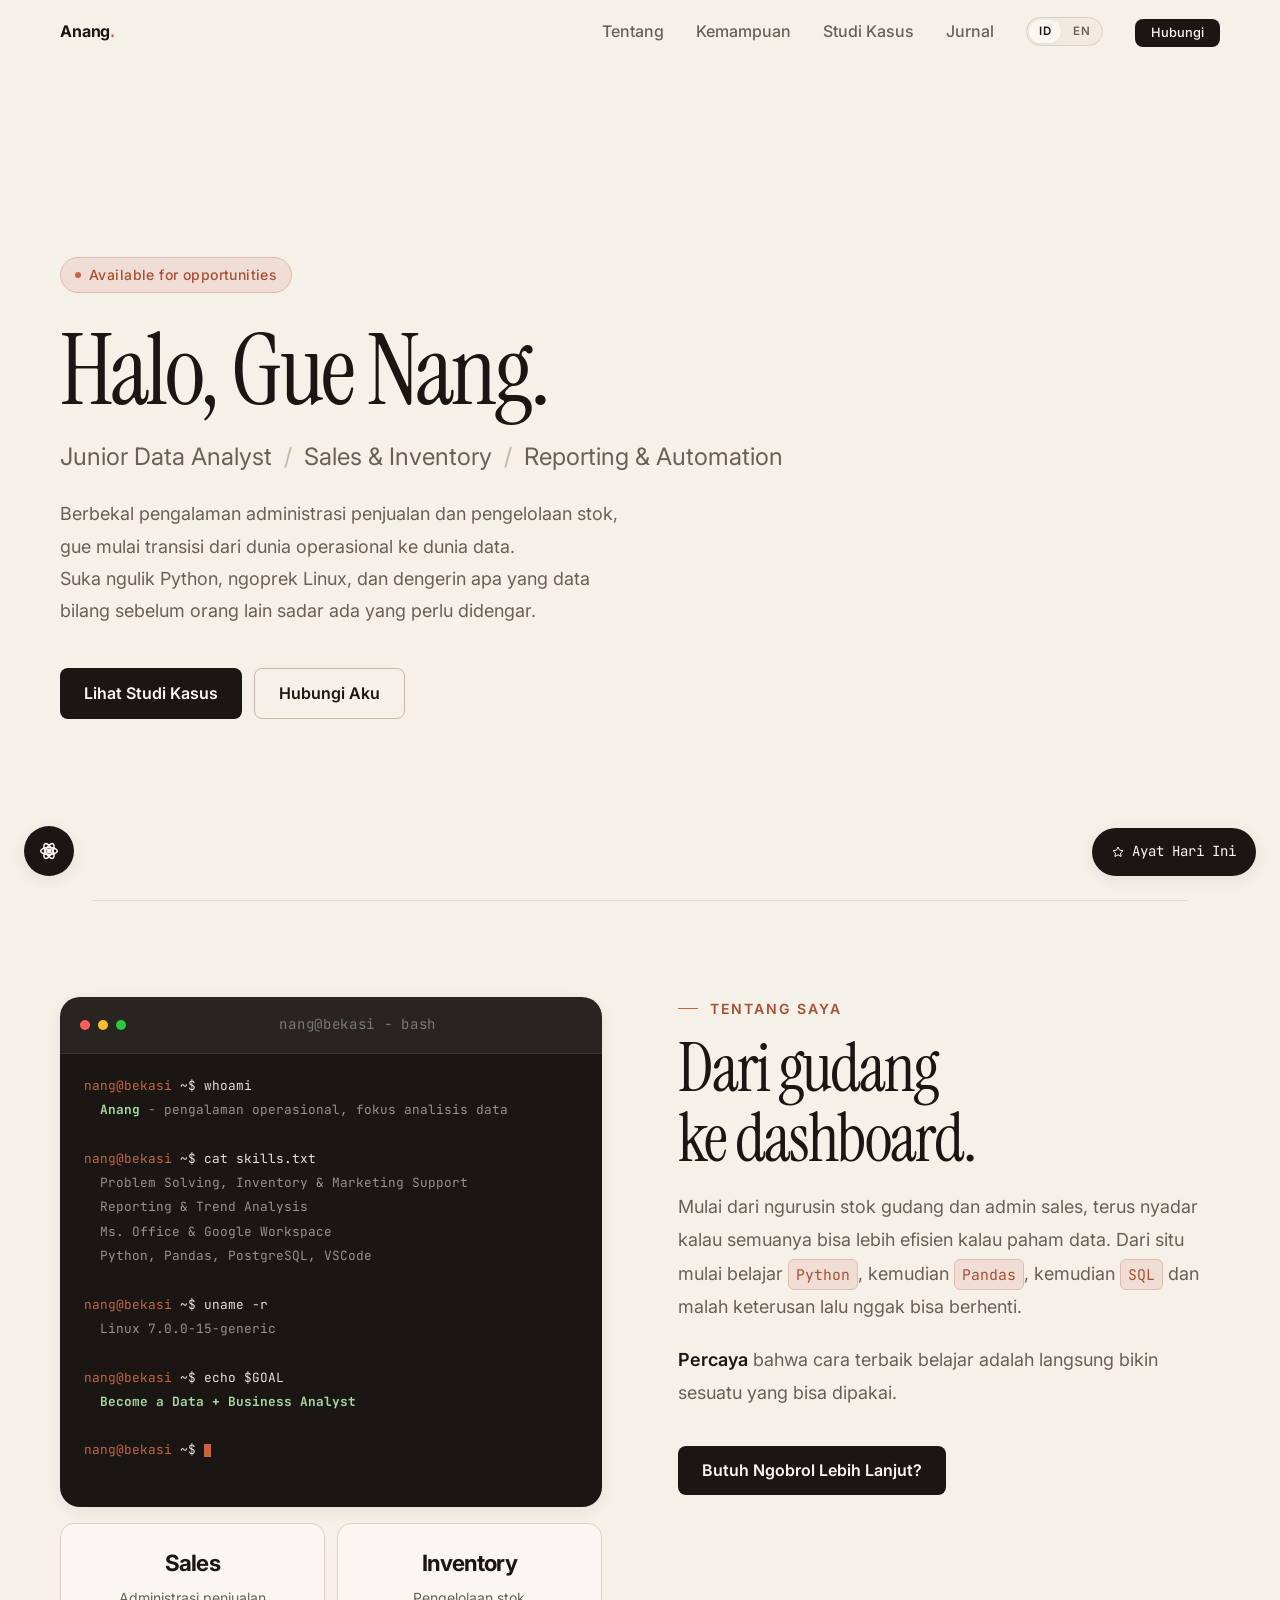
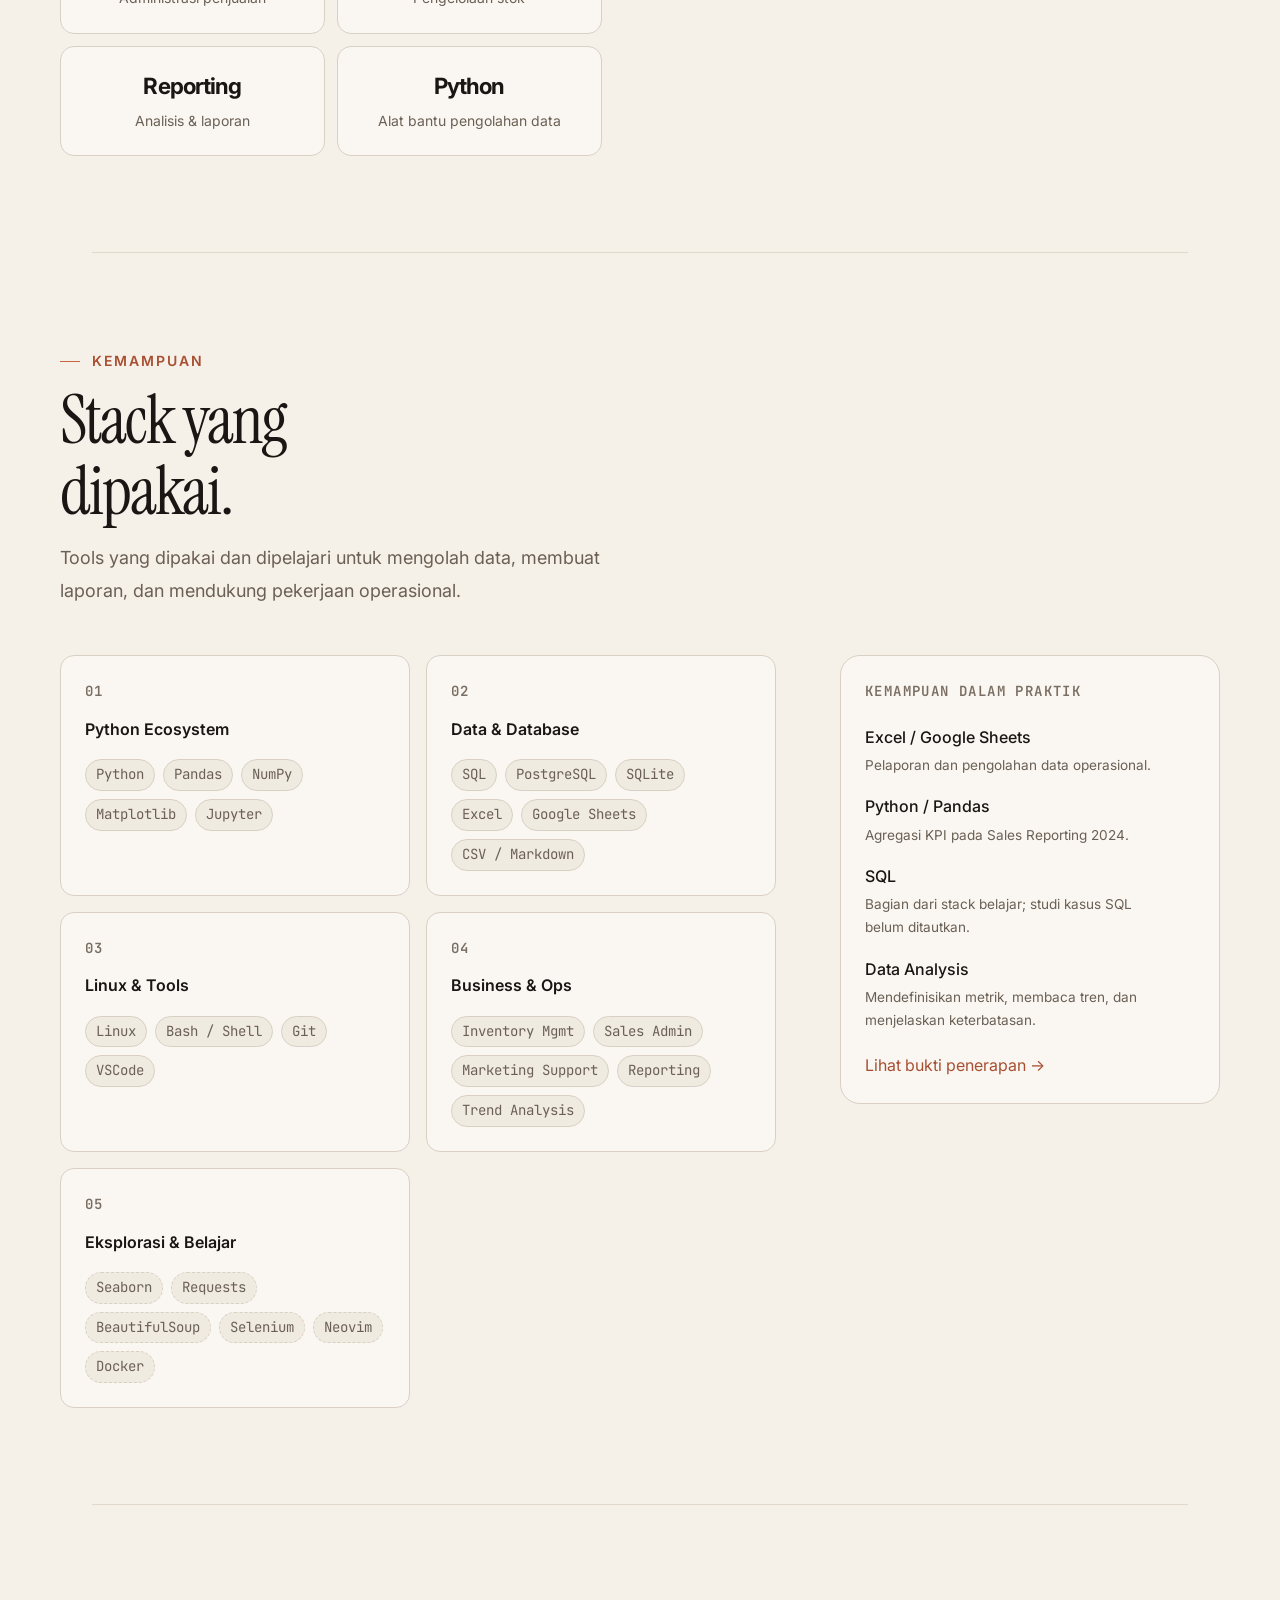
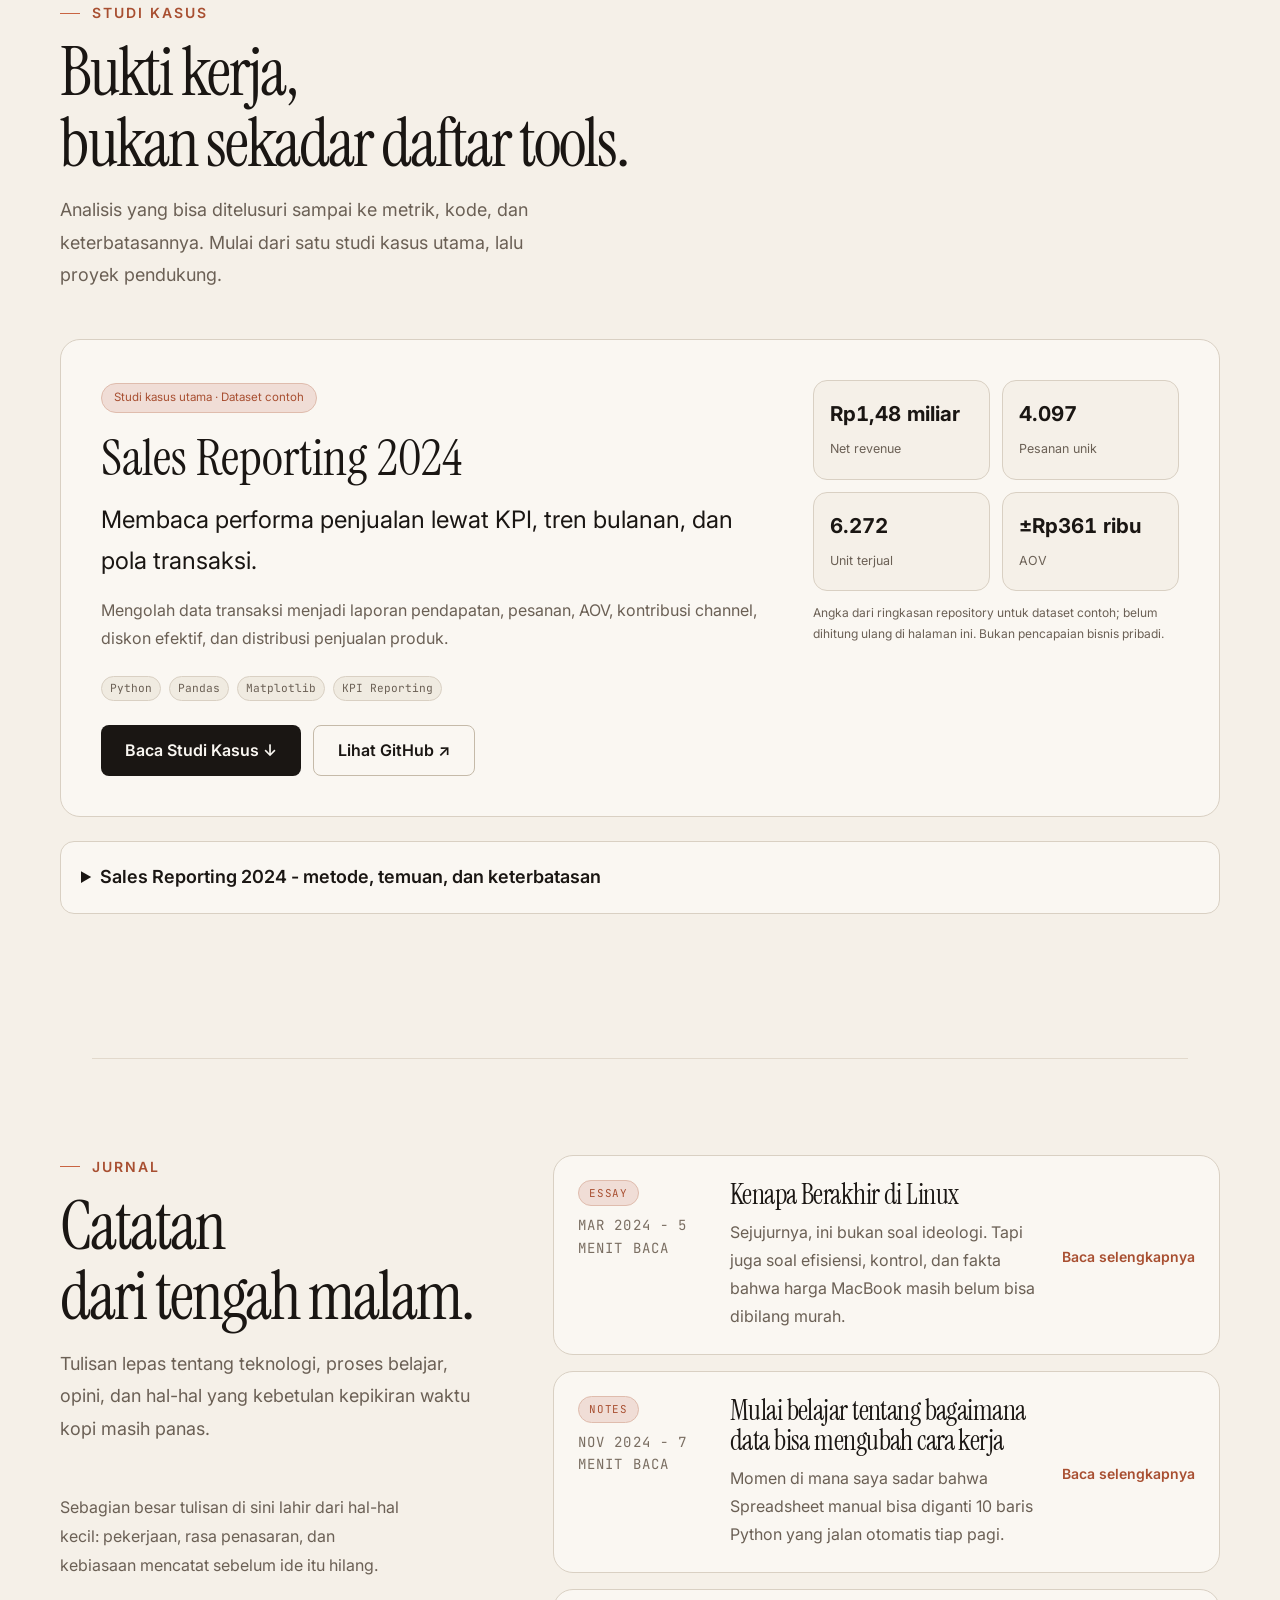
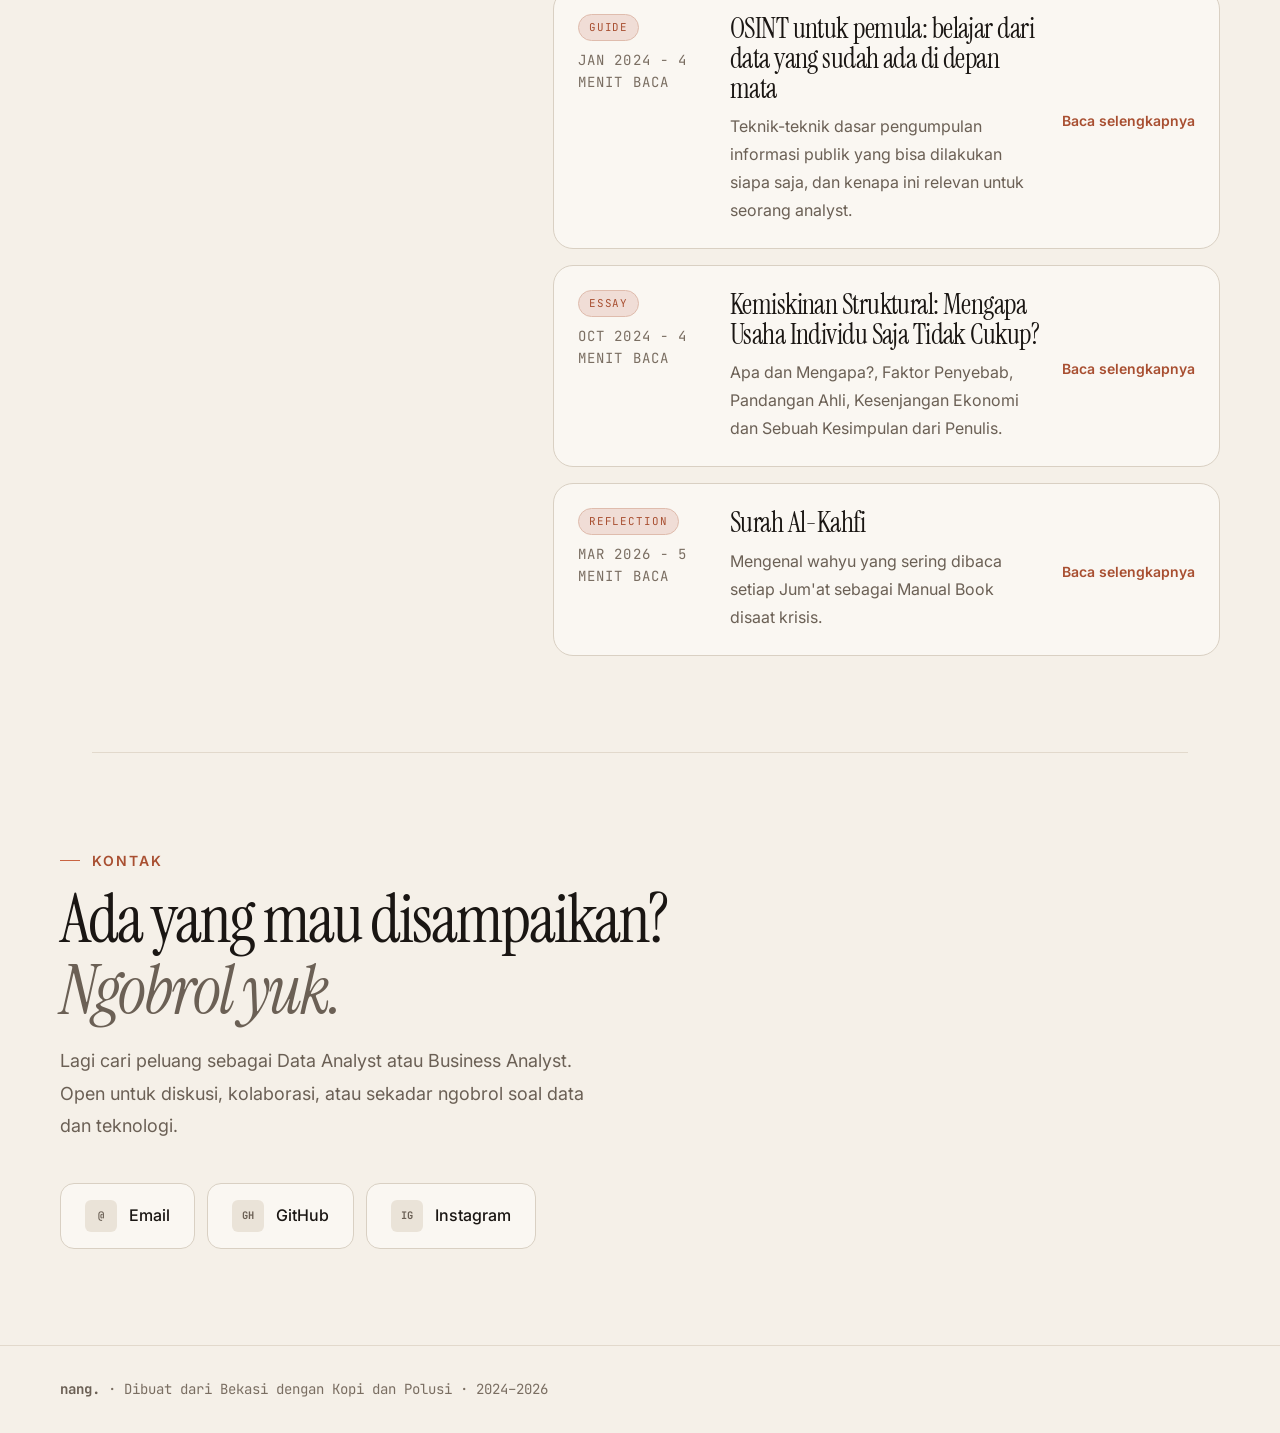
==== commit 5e917e43: "Remove unnecessary whitespace from index.html" ====
--- a/index.html
+++ b/index.html
@@ -1713,7 +1713,3 @@
 </script>
 </body>
 </html>
-
-```
-
-```
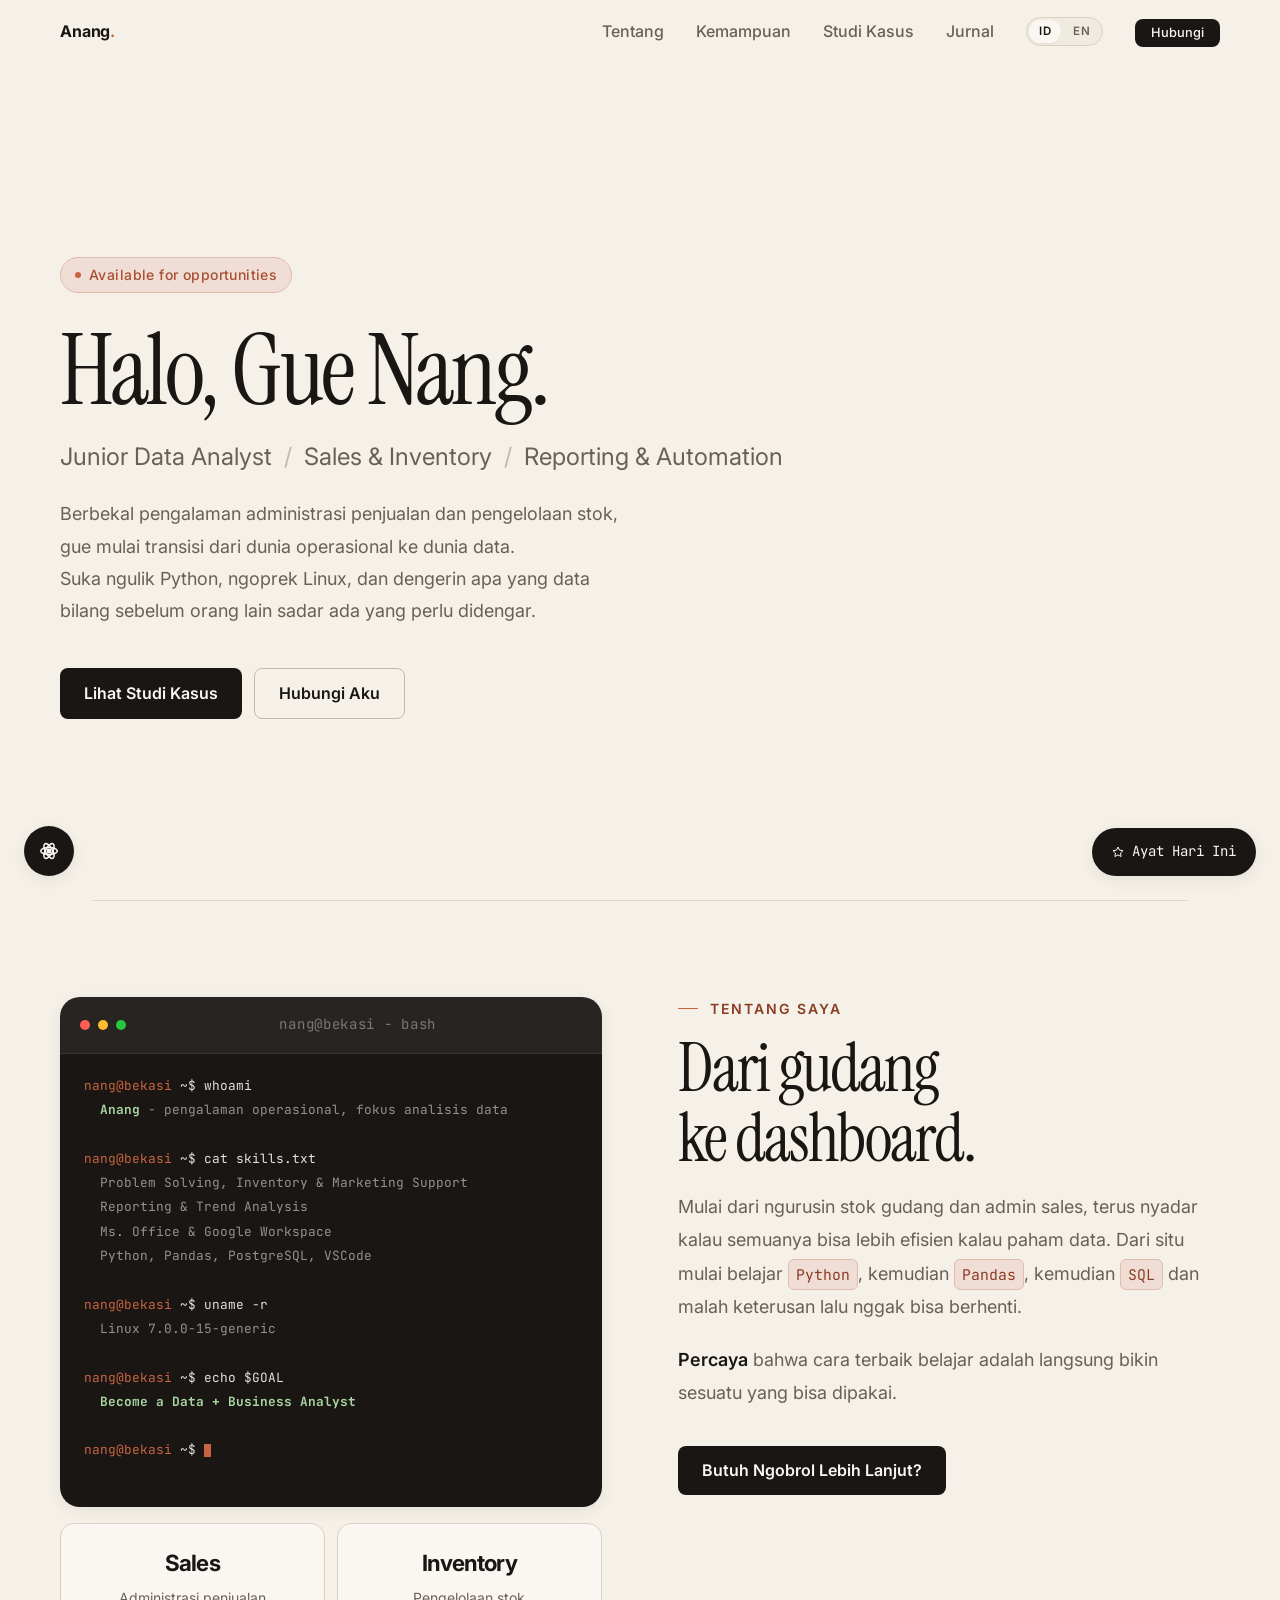
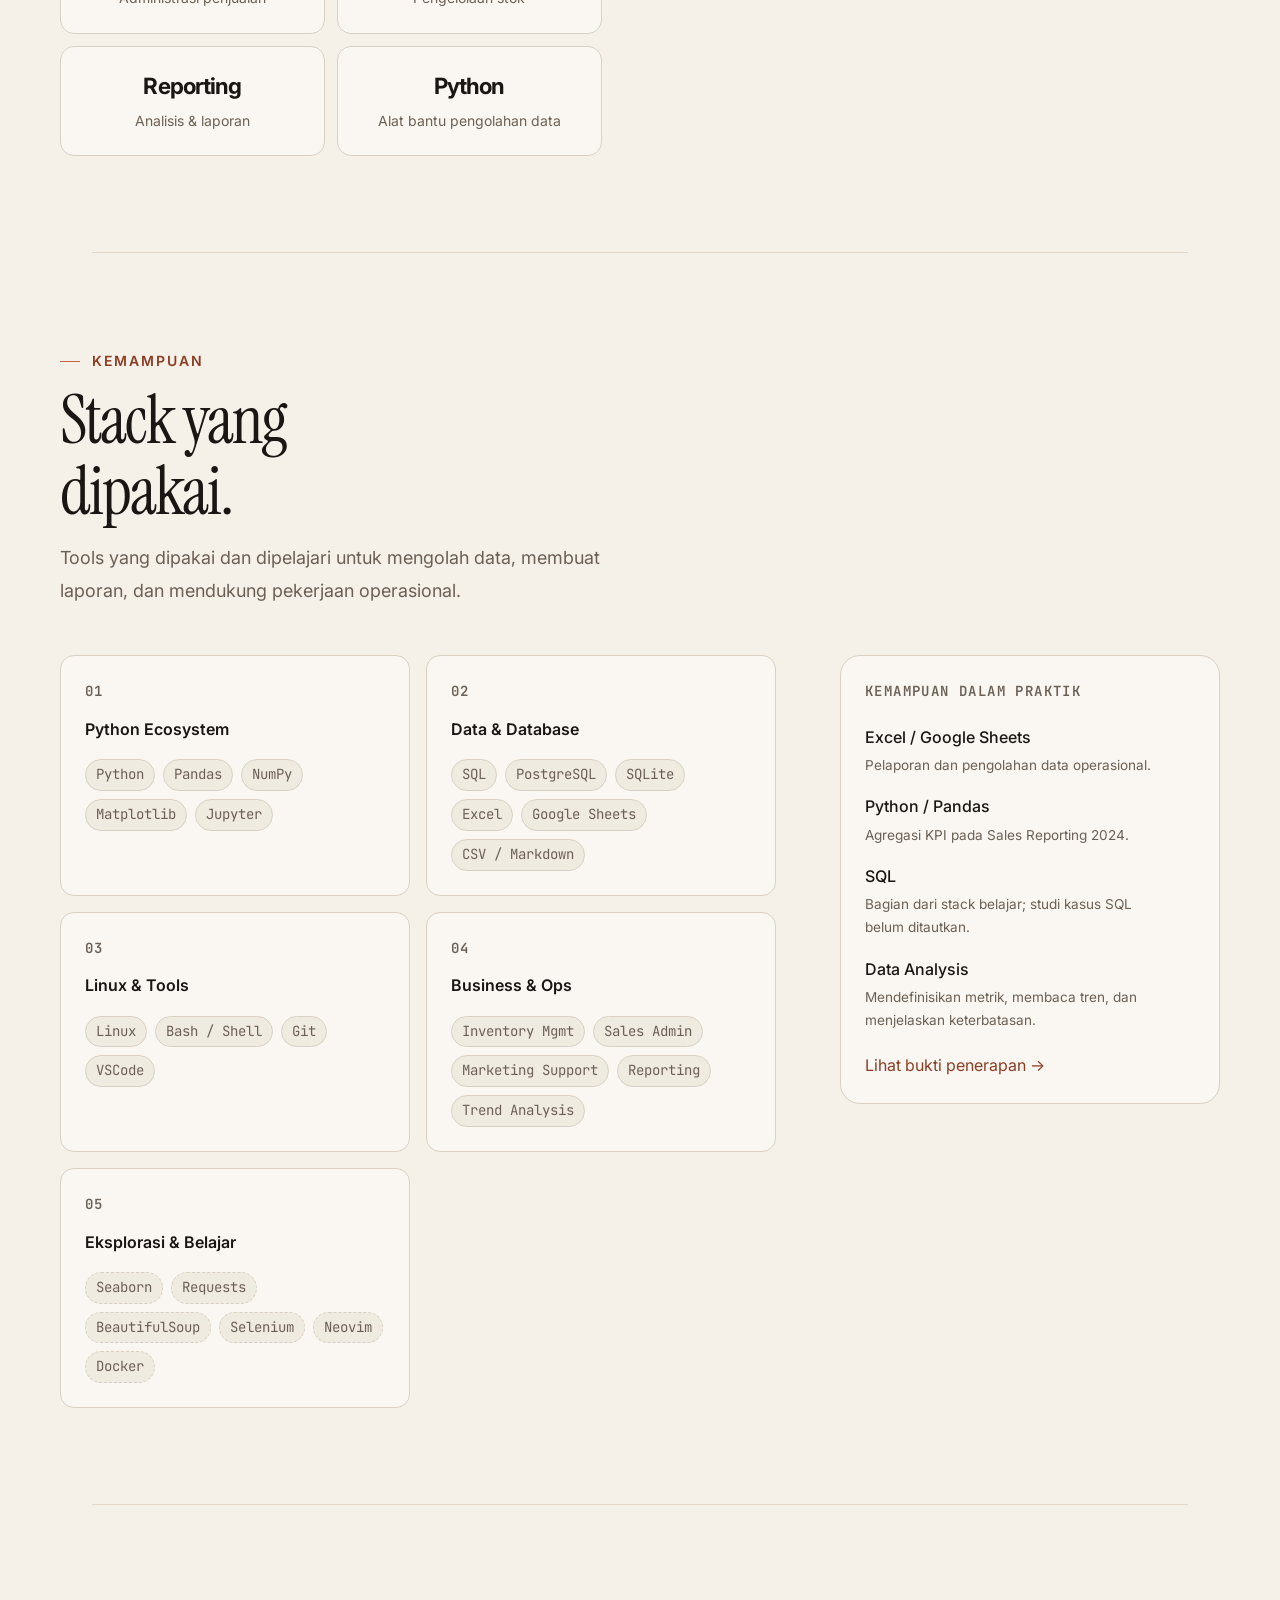
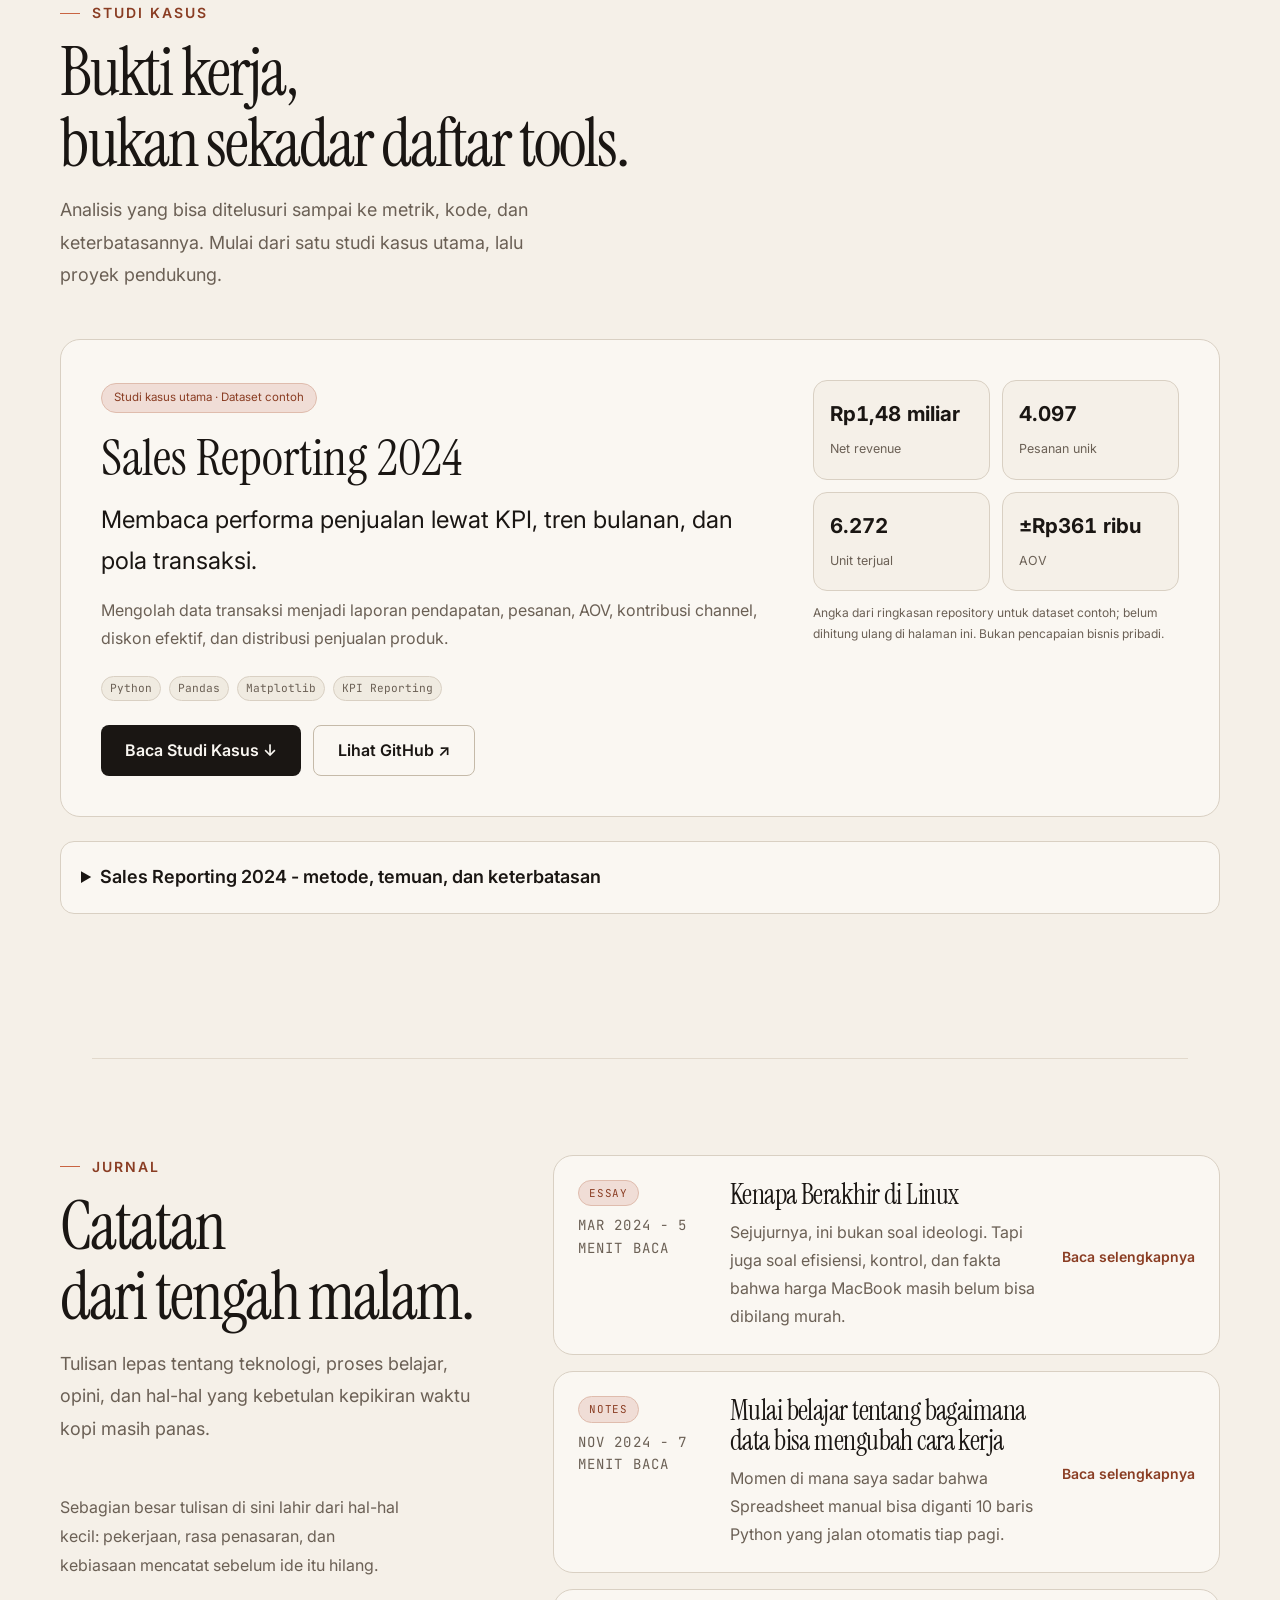
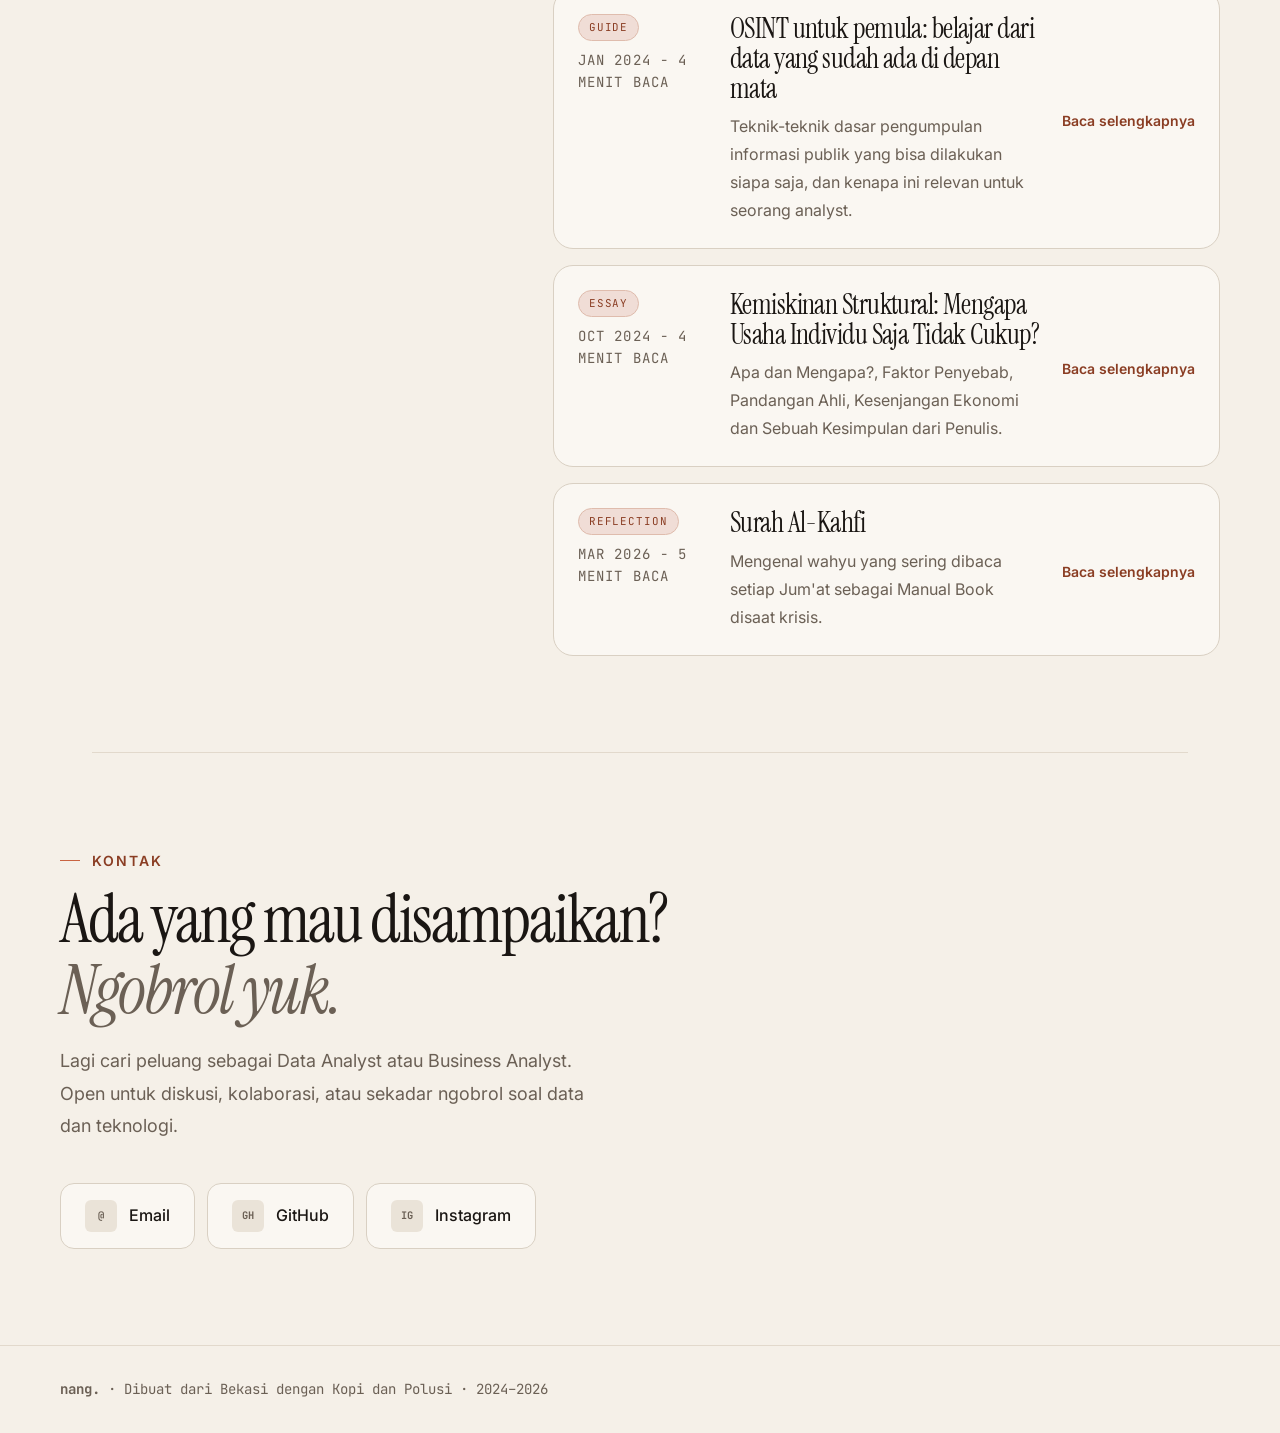
==== commit b37a2ef8: "Update title and accent colors in index.html" ====
--- a/index.html
+++ b/index.html
@@ -11,7 +11,7 @@
 <head>
 <meta charset="utf-8"/>
 <meta content="width=device-width, initial-scale=1.0" name="viewport"/>
-<title>Nang - Junior Data Analyst | Sales Reporting &amp; Automation</title>
+<title>Anang - Junior Data Analyst | Sales Reporting &amp; Automation</title>
 <link href="https://fonts.googleapis.com" rel="preconnect"/>
 <link crossorigin="" href="https://fonts.gstatic.com" rel="preconnect"/>
 <link href="https://fonts.googleapis.com/css2?family=Instrument+Serif:ital@0;1&amp;family=Inter:wght@300;400;500;600;700&amp;family=JetBrains+Mono:wght@400;500&amp;display=swap" rel="stylesheet"/>
@@ -41,7 +41,7 @@
   /* Text */
   --text:           #1A1613;
   --text-muted:     #6B6055;
-  --text-faint:     #7A6E62;
+  --text-faint:     #6B6055;
   --text-inverse:   #FAF7F2;
 
   /* Accent - Anthropic rust/terracotta */
@@ -50,7 +50,7 @@
   --accent-active:  #8A3D23;
   --accent-soft:    #F0DDD6;
   --accent-border:  #DFBCAD;
-  --accent-text:    #A84F31;
+  --accent-text:    #8A3D23;
 
   /* Fonts */
   --font-display: 'Instrument Serif', Georgia, serif;
@@ -289,7 +289,7 @@
 }
 .btn-ghost:hover { border-color: var(--text-muted); transform: translateY(-1px); }
 .btn-link {
-  background: transparent; color: var(--accent-text);
+  background: transparent; color: var(--accent);
   padding: 0; font-size: var(--text-sm);
   display: inline-flex; align-items: center; gap: var(--space-1);
 }
@@ -305,7 +305,7 @@
 .section-label {
   font-size: var(--text-xs);
   font-weight: 600;
-  color: var(--accent-text);
+  color: var(--accent);
   letter-spacing: 0.14em;
   text-transform: uppercase;
   margin-bottom: var(--space-3);
@@ -710,7 +710,7 @@
 .journal-read {
   font-size: var(--text-xs);
   font-weight: 600;
-  color: var(--accent-text);
+  color: var(--accent);
   display: inline-flex;
   align-items: center;
   gap: var(--space-1);
@@ -1013,9 +1013,13 @@
 @media(max-width:480px) { #hero,.section-wrap { padding-left:1rem;padding-right:1rem; }.featured-actions .btn { width:100%;justify-content:center; }.nav-links .lang-toggle { margin:12px 24px;width:fit-content; } }
 @media(prefers-reduced-motion:reduce) { html{scroll-behavior:auto;}*,*::before,*::after{animation:none !important;transition:none !important;} }
 
+/* Readability and hover contrast overrides */
+.section-label,.btn-link,.journal-read { color:var(--accent-text); }
+.btn-primary:hover,.nav-cta:hover { background:var(--accent-hover) !important; }
+.featured-badge,.journal-chip,.pill { color:var(--accent-active); }
 .skill-group--explore .skill-tag { border-style:dashed; }
 </style>
-<meta content="Portofolio Nang: pengalaman operasional penjualan dan inventory, analisis KPI, sales reporting, dan otomasi dengan Python." name="description"/><meta content="Nang - Junior Data Analyst" property="og:title"/><meta content="Dari operasional ke analisis data. Jelajahi studi kasus sales reporting, metode, dan keterbatasannya." property="og:description"/><meta content="website" property="og:type"/><meta content="https://ananglesmana.my.id/" property="og:url"/><noscript><style>.reveal{opacity:1;transform:none}.nav-hamburger,.lang-toggle,.projects-filter,#science-pill,#dv-pill,#dv-widget{display:none!important}@media(max-width:720px){.nav-links{display:flex;position:static;flex-direction:row;flex-wrap:wrap}.nav-links a{padding:4px}}</style></noscript><link href="https://fonts.googleapis.com/css2?family=Amiri:wght@400;700&amp;display=swap" rel="stylesheet"/><meta content="https://ananglesmana.my.id/assets/og-cover.png" property="og:image"/><meta content="1200" property="og:image:width"/><meta content="630" property="og:image:height"/><meta content="Nang — Junior Data Analyst" property="og:image:alt"/><meta content="summary_large_image" name="twitter:card"/><meta content="Nang — Junior Data Analyst" name="twitter:title"/><meta content="Dari operasional ke analisis data: studi kasus sales reporting, KPI, dan otomasi." name="twitter:description"/><meta content="https://ananglesmana.my.id/assets/og-cover.png" name="twitter:image"/><link href="https://ananglesmana.my.id/" rel="canonical"/><link href="data:image/svg+xml,%3Csvg xmlns='http://www.w3.org/2000/svg' viewBox='0 0 64 64'%3E%3Crect width='64' height='64' rx='14' fill='%231A1613'/%3E%3Ctext x='32' y='43' font-family='Georgia,serif' font-size='34' text-anchor='middle' fill='%23FAF7F2'%3En%3C/text%3E%3Ccircle cx='47' cy='41' r='4' fill='%23C96442'/%3E%3C/svg%3E" rel="icon" type="image/svg+xml"/><meta content="#F5F0E8" name="theme-color"/></head>
+<noscript><style>.reveal{opacity:1;transform:none}.nav-hamburger,.lang-toggle,.projects-filter,#science-pill,#dv-pill,#dv-widget{display:none!important}@media(max-width:720px){.nav-links{display:flex;position:static;flex-direction:row;flex-wrap:wrap}.nav-links a{padding:4px}}</style></noscript><meta content="Dari operasional ke analisis data. Jelajahi studi kasus sales reporting, metode, dan keterbatasannya." name="description"/><meta content="Anang - Junior Data Analyst" property="og:title"/><meta content="Dari operasional ke analisis data. Jelajahi studi kasus sales reporting, metode, dan keterbatasannya." property="og:description"/><meta content="website" property="og:type"/><meta content="https://ananglesmana.my.id/" property="og:url"/><meta content="Anang Lesmana" property="og:site_name"/><meta content="id_ID" property="og:locale"/><meta content="https://ananglesmana.my.id/assets/og-cover.png" property="og:image"/><meta content="https://ananglesmana.my.id/assets/og-cover.png" property="og:image:secure_url"/><meta content="image/png" property="og:image:type"/><meta content="1200" property="og:image:width"/><meta content="630" property="og:image:height"/><meta content="Anang - Junior Data Analyst" property="og:image:alt"/><meta content="summary_large_image" name="twitter:card"/><meta content="Anang - Junior Data Analyst" name="twitter:title"/><meta content="Dari operasional ke analisis data. Jelajahi studi kasus sales reporting, metode, dan keterbatasannya." name="twitter:description"/><meta content="https://ananglesmana.my.id/assets/og-cover.png" name="twitter:image"/><meta content="Anang - Junior Data Analyst" name="twitter:image:alt"/><meta content="#F5F0E8" name="theme-color"/><link href="https://ananglesmana.my.id/" rel="canonical"/><link href="data:image/svg+xml,%3Csvg%20xmlns%3D%22http%3A%2F%2Fwww.w3.org%2F2000%2Fsvg%22%20viewBox%3D%220%200%2064%2064%22%3E%3Crect%20width%3D%2264%22%20height%3D%2264%22%20rx%3D%2214%22%20fill%3D%22%231A1613%22%2F%3E%3Ctext%20x%3D%2232%22%20y%3D%2245%22%20text-anchor%3D%22middle%22%20font-family%3D%22Georgia%2Cserif%22%20font-size%3D%2240%22%20fill%3D%22%23FAF7F2%22%3EA%3C%2Ftext%3E%3Ccircle%20cx%3D%2248%22%20cy%3D%2243%22%20r%3D%224%22%20fill%3D%22%23C96442%22%2F%3E%3C%2Fsvg%3E" rel="icon" type="image/svg+xml"/><link href="https://fonts.googleapis.com/css2?family=Amiri:wght@400;700&amp;display=swap" rel="stylesheet"/></head>
 <body><a class="skip-link" data-i18n="skip" href="#projects">Langsung ke studi kasus</a>
 <!-- NAV -->
 <nav id="navbar">
@@ -1169,7 +1173,7 @@
 <span class="skill-tag">Trend Analysis</span>
 </div>
 </div>
-<div class="skill-group skill-group--explore reveal reveal-delay-4"><div class="skill-group-label">05</div><div class="skill-group-name">Eksplorasi &amp; Belajar</div><div class="skill-items"><span class="skill-tag">Seaborn</span><span class="skill-tag">Requests</span><span class="skill-tag">BeautifulSoup</span><span class="skill-tag">Selenium</span><span class="skill-tag">Neovim</span><span class="skill-tag">Docker</span></div></div></div>
+<div class="skill-group skill-group--explore reveal"><div class="skill-group-label">05</div><div class="skill-group-name" data-i18n="explore_title">Eksplorasi &amp; Belajar</div><div class="skill-items"><span class="skill-tag">Seaborn</span><span class="skill-tag">Requests</span><span class="skill-tag">BeautifulSoup</span><span class="skill-tag">Selenium</span><span class="skill-tag">Neovim</span><span class="skill-tag">Docker</span></div></div></div>
 <!-- Skill bars -->
 <div class="skill-bars-wrap reveal reveal-delay-2"><div class="skill-bars-title" data-i18n="levels_title">Kemampuan dalam praktik</div><div class="skill-bars"><div><h3 class="skill-bar-name">Excel / Google Sheets</h3><p class="skill-evidence" data-i18n="ev_office">Pelaporan dan pengolahan data operasional.</p></div><div><h3 class="skill-bar-name">Python / Pandas</h3><p class="skill-evidence" data-i18n="ev_python">Agregasi KPI pada Sales Reporting 2024.</p></div><div><h3 class="skill-bar-name">SQL</h3><p class="skill-evidence" data-i18n="ev_sql">Bagian dari stack belajar; studi kasus SQL belum ditautkan.</p></div><div><h3 class="skill-bar-name">Data Analysis</h3><p class="skill-evidence" data-i18n="ev_da">Mendefinisikan metrik, membaca tren, dan menjelaskan keterbatasan.</p></div><a class="btn-link" data-i18n="evidence_cta" href="#sales-case">Lihat bukti penerapan →</a></div></div>
 </div>
@@ -1213,7 +1217,7 @@
 <h3 data-i18n="case_limits_title">Keterbatasan &amp; pengembangan</h3><ul class="case-list" data-i18n="case_limits"><li>Ringkasan berasal dari README dan reports/summary_2024.csv, belum diverifikasi ulang terhadap dataset contoh.</li><li>Pola tanggal bukan bukti sebab-akibat gajian. YoY membutuhkan data pembanding; kode yang ditinjau belum menghitung MoM/YoY.</li><li>Konversi angka yang gagal menjadi nol perlu dilengkapi pencatatan error; arti Grand Total serta perlakuan retur dan pembatalan perlu dikonfirmasi.</li><li>Output skrip dan summary tersimpan perlu diselaraskan untuk reproduksibilitas. Belum ada pengukuran dampak bisnis atau penghematan waktu.</li></ul>
 <a class="btn btn-ghost" data-i18n="case_source" href="https://github.com/bushidoways/sales-reporting-2024-nang" rel="noopener noreferrer" target="_blank">Telusuri kode dan laporan di GitHub ↗</a>
 </div></details>
-<!-- Proyek pendukung disembunyikan sampai punya tautan bukti. Untuk menampilkan: hapus atribut hidden pada judul, filter, grid, dan kartu; lalu isi href GitHub/demo. --><h3 class="others-title reveal" data-i18n="others_title" hidden="">Proyek pendukung</h3><div class="projects-filter reveal" hidden="">
+<h3 class="others-title reveal" data-i18n="others_title" hidden="">Proyek pendukung</h3><div class="projects-filter reveal" hidden="">
 <button aria-pressed="true" class="filter-btn active" data-filter="all" type="button">All</button>
 <button aria-pressed="false" class="filter-btn" data-filter="python" type="button">Python</button>
 <button aria-pressed="false" class="filter-btn" data-filter="data" type="button">Data</button>
@@ -1545,6 +1549,8 @@
 Object.assign(T.id, {"nav_projects": "Studi Kasus", "hero_desc": "Berbekal pengalaman administrasi penjualan dan pengelolaan stok, gue mulai transisi dari dunia operasional ke dunia data.<br>Suka ngulik Python, ngoprek Linux, dan dengerin apa yang data bilang sebelum orang lain sadar ada yang perlu didengar.", "hero_cta1": "Lihat Studi Kasus", "hero_cta2": "Hubungi Aku", "projects_label": "Studi Kasus", "projects_title": "Bukti kerja,<br>bukan sekadar daftar tools.", "projects_desc": "Analisis yang bisa ditelusuri sampai ke metrik, kode, dan keterbatasannya. Mulai dari satu studi kasus utama, lalu proyek pendukung.", "about_terminal_whoami": "<strong>Anang</strong> - pengalaman operasional, fokus analisis data", "skills_desc": "Tools yang dipakai dan dipelajari untuk mengolah data, membuat laporan, dan mendukung pekerjaan operasional.", "skip": "Langsung ke studi kasus", "ops_sales": "Administrasi penjualan", "ops_inventory": "Pengelolaan stok", "ops_reporting": "Analisis &amp; laporan", "ops_python": "Alat bantu pengolahan data", "levels_title": "Kemampuan dalam praktik", "ev_office": "Pelaporan dan pengolahan data operasional.", "ev_python": "Agregasi KPI pada Sales Reporting 2024.", "ev_sql": "Bagian dari stack belajar; studi kasus SQL belum ditautkan.", "ev_da": "Mendefinisikan metrik, membaca tren, dan menjelaskan keterbatasan.", "evidence_cta": "Lihat bukti penerapan →", "feat_badge": "Studi kasus utama · Dataset contoh", "feat_sub": "Membaca performa penjualan lewat KPI, tren bulanan, dan pola transaksi.", "feat_desc": "Mengolah data transaksi menjadi laporan pendapatan, pesanan, AOV, kontribusi channel, diskon efektif, dan distribusi penjualan produk.", "feat_read": "Baca Studi Kasus ↓", "feat_cta": "Lihat GitHub ↗", "k_orders": "Pesanan unik", "k_units": "Unit terjual", "kpi_note": "Angka dari ringkasan repository untuk dataset contoh; belum dihitung ulang di halaman ini. Bukan pencapaian bisnis pribadi.", "case_summary": "Sales Reporting 2024 - metode, temuan, dan keterbatasan", "case_q_title": "Pertanyaan analisis", "case_q": "<li>Bagaimana pendapatan, pesanan, dan unit terjual berubah tiap bulan?</li><li>Apakah puncak pesanan sama dengan puncak pendapatan?</li><li>Bagaimana kontribusi channel penjualan?</li><li>Seberapa besar diskon dan voucher dibandingkan nilai retail?</li><li>Bagaimana pola penjualan berdasarkan tanggal dalam bulan?</li><li>Seberapa terkonsentrasi pendapatan antarproduk?</li>", "case_method_title": "Data &amp; metode", "case_method": "Input CSV/Excel diperiksa kolom wajibnya, dikonversi tanggal dan angka, lalu diagregasi menjadi KPI dan grafik statis. Output berupa CSV dan gambar, bukan dashboard interaktif.", "case_data": "Status: dataset contoh. README menyebut dummy dan sampel anonim; asal data perlu diperjelas sebelum diklaim sebagai studi kasus pekerjaan nyata.", "case_metrics_title": "Definisi metrik", "case_caption": "Rumus berdasarkan src/metrics.py", "metric": "Metrik", "definition": "Definisi", "formula_orders": "Jumlah Order# unik", "formula_share": "Pendapatan channel / total pendapatan", "case_findings_title": "Temuan yang dilaporkan", "case_findings": "<li>Februari: pesanan tertinggi, 510. Juli: pendapatan tertinggi, sekitar Rp159,3 juta. Volume dan nilai transaksi perlu dibaca bersama.</li><li>Oktober: AOV tertinggi, sekitar Rp536 ribu. Komposisi produk dan jumlah barang per pesanan menjadi pertanyaan lanjutan, bukan penyebab yang sudah terbukti.</li><li>Desember: diskon efektif tertinggi, sekitar 50,4%. Tanpa data biaya, hasil ini belum menjelaskan profitabilitas.</li><li>Sepuluh produk teratas menyumbang sekitar 7,8% pendapatan. Temuan ini belum cukup untuk menetapkan strategi stok.</li>", "case_limits_title": "Keterbatasan &amp; pengembangan", "case_limits": "<li>Ringkasan berasal dari README dan reports/summary_2024.csv, belum diverifikasi ulang terhadap dataset contoh.</li><li>Pola tanggal bukan bukti sebab-akibat gajian. YoY membutuhkan data pembanding; kode yang ditinjau belum menghitung MoM/YoY.</li><li>Konversi angka yang gagal menjadi nol perlu dilengkapi pencatatan error; arti Grand Total serta perlakuan retur dan pembatalan perlu dikonfirmasi.</li><li>Output skrip dan summary tersimpan perlu diselaraskan untuk reproduksibilitas. Belum ada pengukuran dampak bisnis atau penghematan waktu.</li>", "case_source": "Telusuri kode dan laporan di GitHub ↗", "others_title": "Proyek pendukung", "project_pending": "Dokumentasi proyek belum ditautkan."});
 Object.assign(T.en, {"nav_projects": "Case Studies", "hero_desc": "Backed by experience in sales administration and stock management, I'm transitioning from operations into data.<br>I enjoy tinkering with Python, exploring Linux, and listening to what the data says before others notice something worth hearing.", "hero_cta1": "View Case Studies", "hero_cta2": "Get in Touch", "projects_label": "Case Studies", "projects_title": "Proof of work,<br>not just a tool list.", "projects_desc": "Analysis you can trace down to metrics, code, and limitations. One featured case study, followed by supporting projects.", "about_terminal_whoami": "<strong>Anang</strong> - operations background, data analysis focus", "skills_desc": "Tools I use and learn to process data, build reports, and support operational work.", "skip": "Skip to case studies", "ops_sales": "Sales administration", "ops_inventory": "Stock management", "ops_reporting": "Analysis & reporting", "ops_python": "Data processing tools", "levels_title": "Capabilities in practice", "ev_office": "Operational reporting and data processing.", "ev_python": "KPI aggregation in Sales Reporting 2024.", "ev_sql": "Part of my learning stack; a SQL case study is not linked yet.", "ev_da": "Defining metrics, reading trends, and explaining limitations.", "evidence_cta": "See practical evidence →", "feat_badge": "Featured case study · Sample dataset", "feat_sub": "Reading sales performance through KPIs, monthly trends, and transaction patterns.", "feat_desc": "Transforms transaction data into reports on revenue, orders, AOV, channel contribution, effective discounts, and product revenue distribution.", "feat_read": "Read Case Study ↓", "feat_cta": "View GitHub ↗", "k_orders": "Unique orders", "k_units": "Units sold", "kpi_note": "Figures from the repository summary for a sample dataset; not recalculated on this page. Not personal business achievements.", "case_summary": "Sales Reporting 2024 - methods, findings, and limitations", "case_q_title": "Analysis questions", "case_q": "<li>How do revenue, orders, and units change monthly?</li><li>Do order and revenue peaks occur together?</li><li>What does each sales channel contribute?</li><li>How large are discounts and vouchers relative to retail value?</li><li>How do sales vary by day of month?</li><li>How concentrated is revenue across products?</li>", "case_method_title": "Data & methods", "case_method": "CSV/Excel inputs are checked for required columns, converted to dates and numbers, and aggregated into KPIs and static charts. Outputs are CSV files and images, not an interactive dashboard.", "case_data": "Status: sample dataset. The README refers to both dummy and anonymized sample data; provenance needs clarification before presenting this as an actual work case study.", "case_metrics_title": "Metric definitions", "case_caption": "Formulas based on src/metrics.py", "metric": "Metric", "definition": "Definition", "formula_orders": "Count of unique Order# values", "formula_share": "Channel revenue / total revenue", "case_findings_title": "Reported findings", "case_findings": "<li>February had the most orders, 510. July had the highest revenue, about Rp159.3 million. Read volume and transaction value together.</li><li>October had the highest AOV, about Rp536K. Product mix and items per order are follow-up questions, not proven causes.</li><li>December had the highest effective discount, about 50.4%. Without cost data, this does not explain profitability.</li><li>The top ten products accounted for about 7.8% of revenue. This alone is insufficient to set inventory strategy.</li>", "case_limits_title": "Limitations & next improvements", "case_limits": "<li>Figures come from README and reports/summary_2024.csv and have not been revalidated against the sample dataset.</li><li>Day-of-month patterns do not establish a payday cause. YoY requires comparison data; the reviewed code does not calculate MoM/YoY.</li><li>Failed numeric conversions become zero and need error logging; Grand Total, returns, and cancellations need clarification.</li><li>Script outputs and stored summaries need alignment for reproducibility. Business impact and time savings have not been measured.</li>", "case_source": "Explore code and reports on GitHub ↗", "others_title": "Supporting projects", "project_pending": "Project documentation not linked yet."});
 
+Object.assign(T.id, { explore_title: 'Eksplorasi & Belajar' });
+Object.assign(T.en, { explore_title: 'Exploring & Learning' });
 let lang = 'id';
 function applyLang(l) {
   if (!T[l]) return;
@@ -1660,9 +1666,15 @@
     try {
       const ctrl = new AbortController();
       const timer = setTimeout(() => ctrl.abort(), 6000);
-      const res  = await fetch('https://api.alquran.cloud/v1/ayah/' + n + '/editions/quran-simple,id.indonesian', { signal: ctrl.signal });
-      clearTimeout(timer);
-      const data = await res.json();
+      let data;
+      try {
+        const res = await fetch('https://api.alquran.cloud/v1/ayah/' + n + '/editions/quran-simple,id.indonesian', { signal: ctrl.signal });
+        if (!res.ok) throw new Error('HTTP ' + res.status);
+        data = await res.json();
+      } finally {
+        clearTimeout(timer);
+      }
+
       if (data.code !== 200) throw new Error();
       document.getElementById('dv-arabic').textContent      = data.data[0].text;
       document.getElementById('dv-translation').textContent = '\u201c' + data.data[1].text + '\u201d';
@@ -1694,19 +1706,19 @@
 })();
 
 
-// ── OPEN CASE STUDY FROM LINKS ────────────────────
+// Case-study links open the details section before scrolling.
 function openCaseFromHash() {
   if (location.hash !== '#sales-case') return;
   const d = document.getElementById('sales-case');
   if (d) d.open = true;
 }
 window.addEventListener('hashchange', openCaseFromHash);
-document.querySelectorAll('a[href="#sales-case"]').forEach(a =>
+document.querySelectorAll('a[href="#sales-case"]').forEach(a => {
   a.addEventListener('click', () => {
     const d = document.getElementById('sales-case');
     if (d) d.open = true;
-  })
-);
+  });
+});
 openCaseFromHash();
 
 applyLang("id");
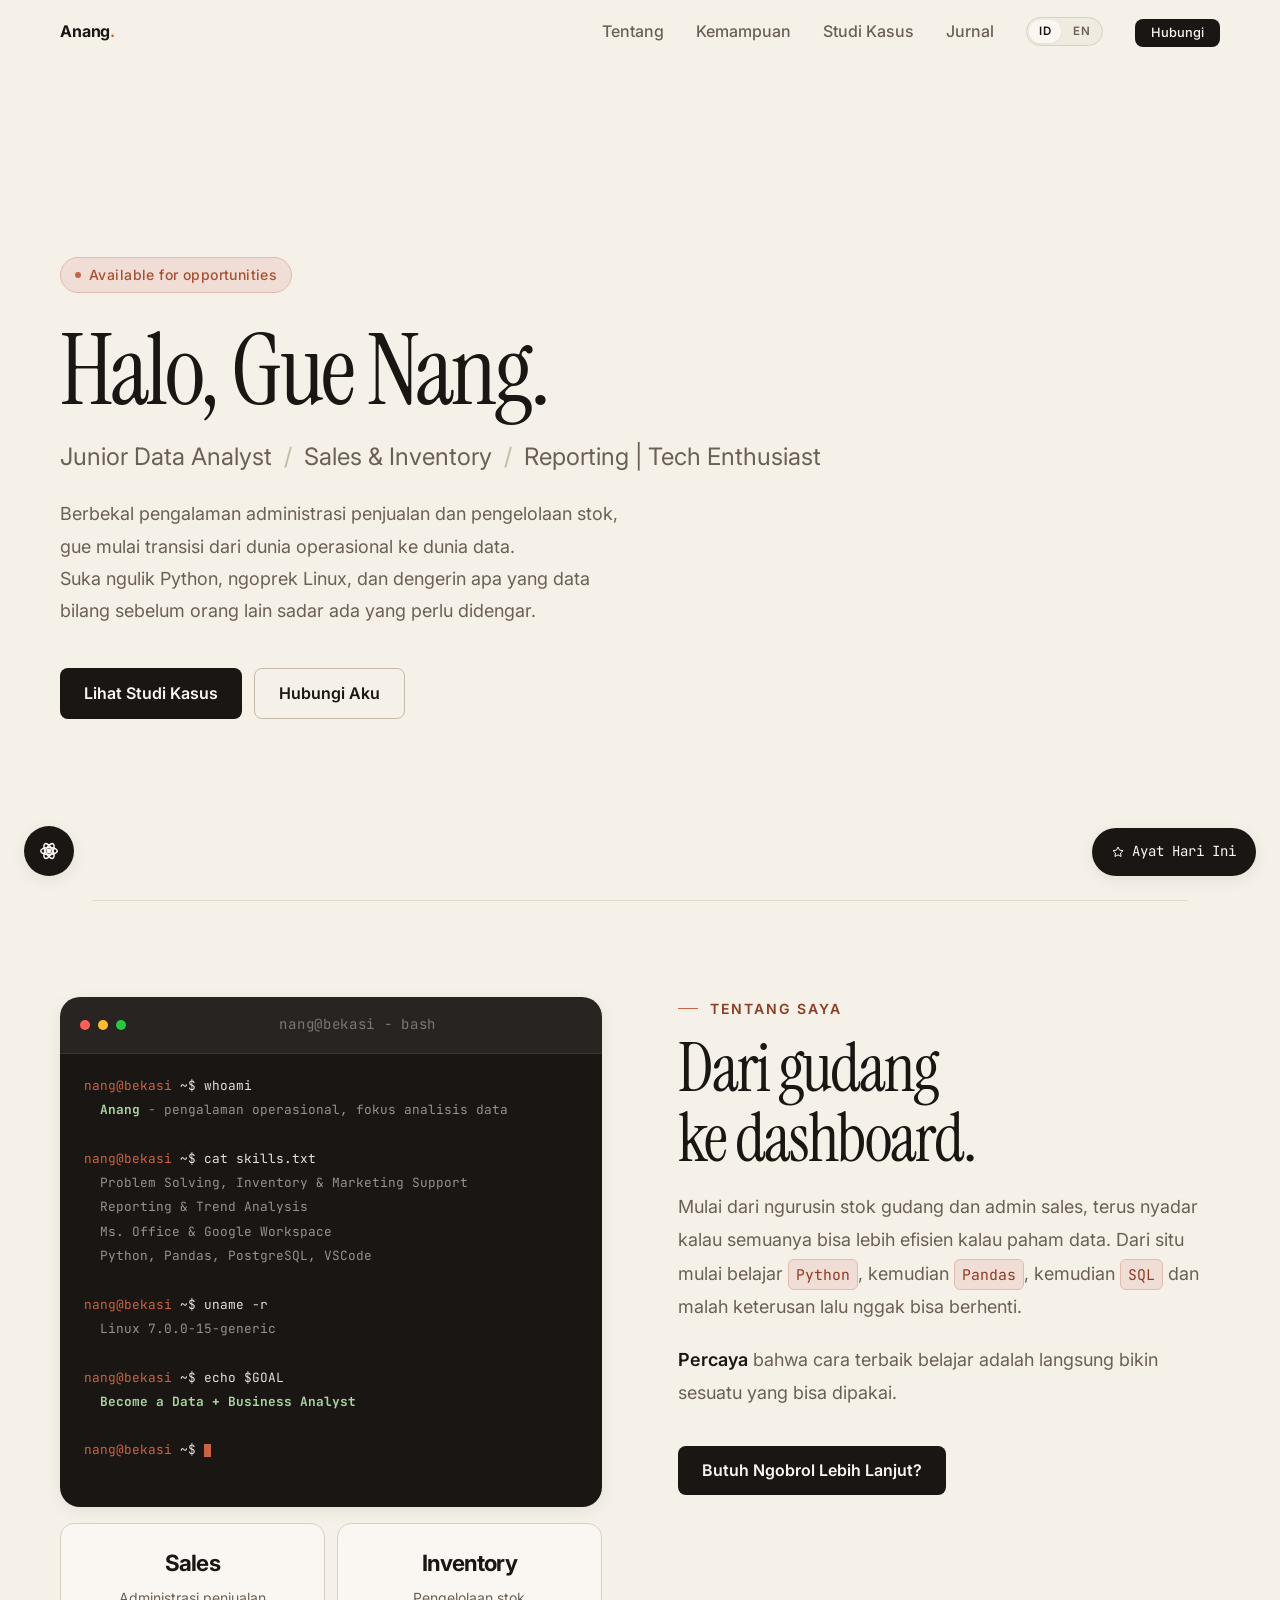
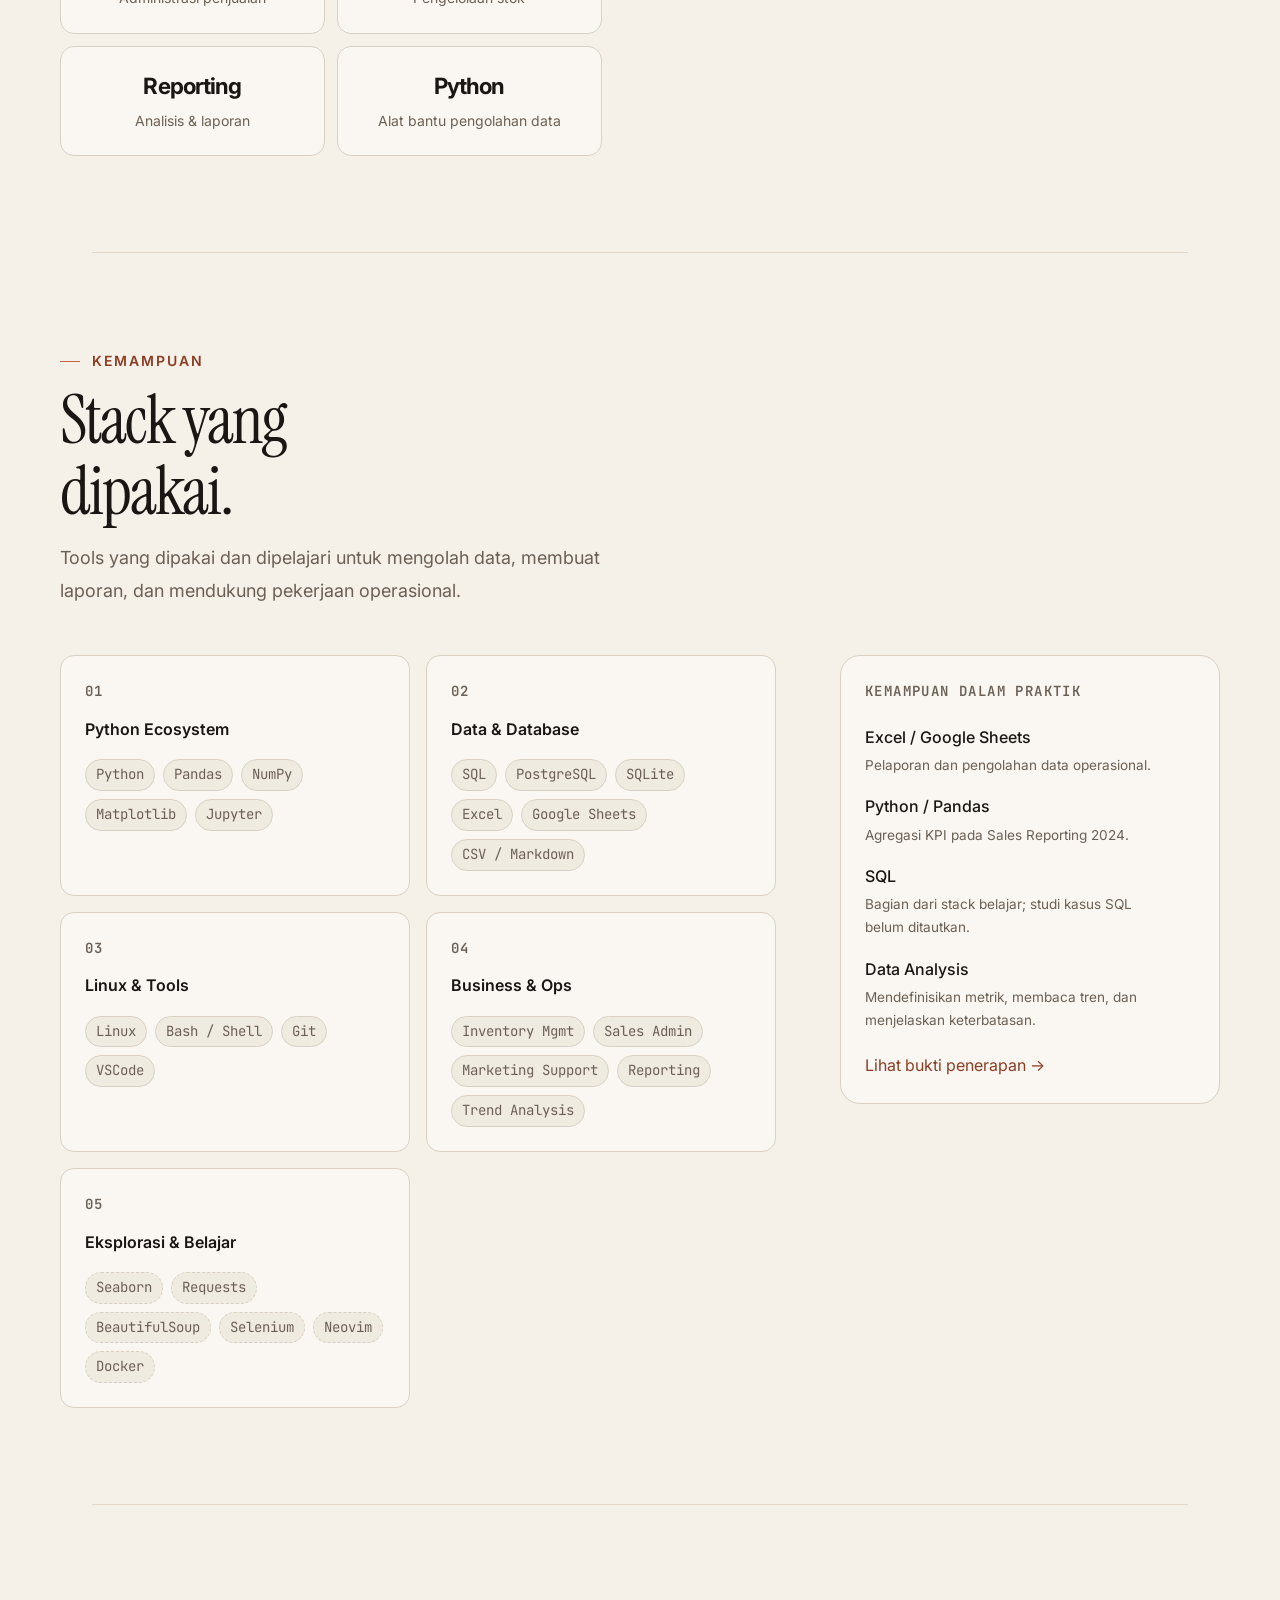
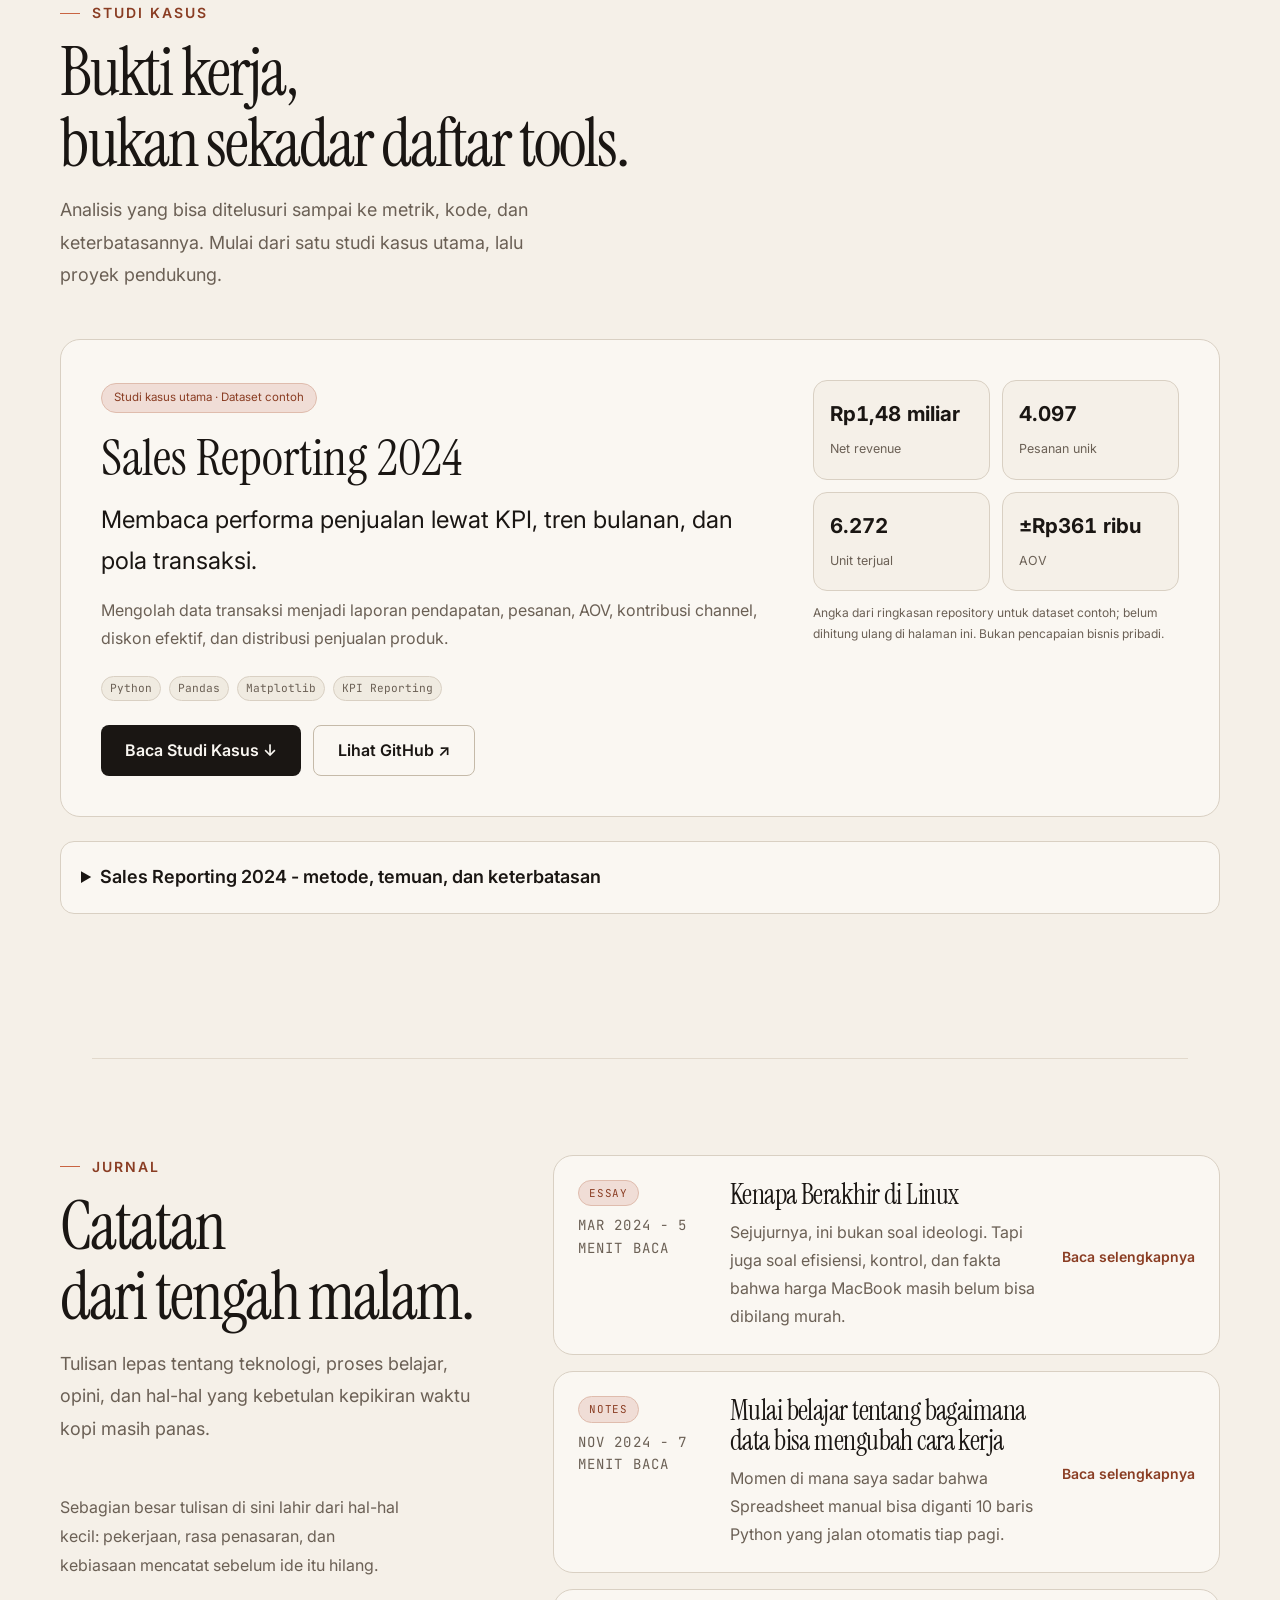
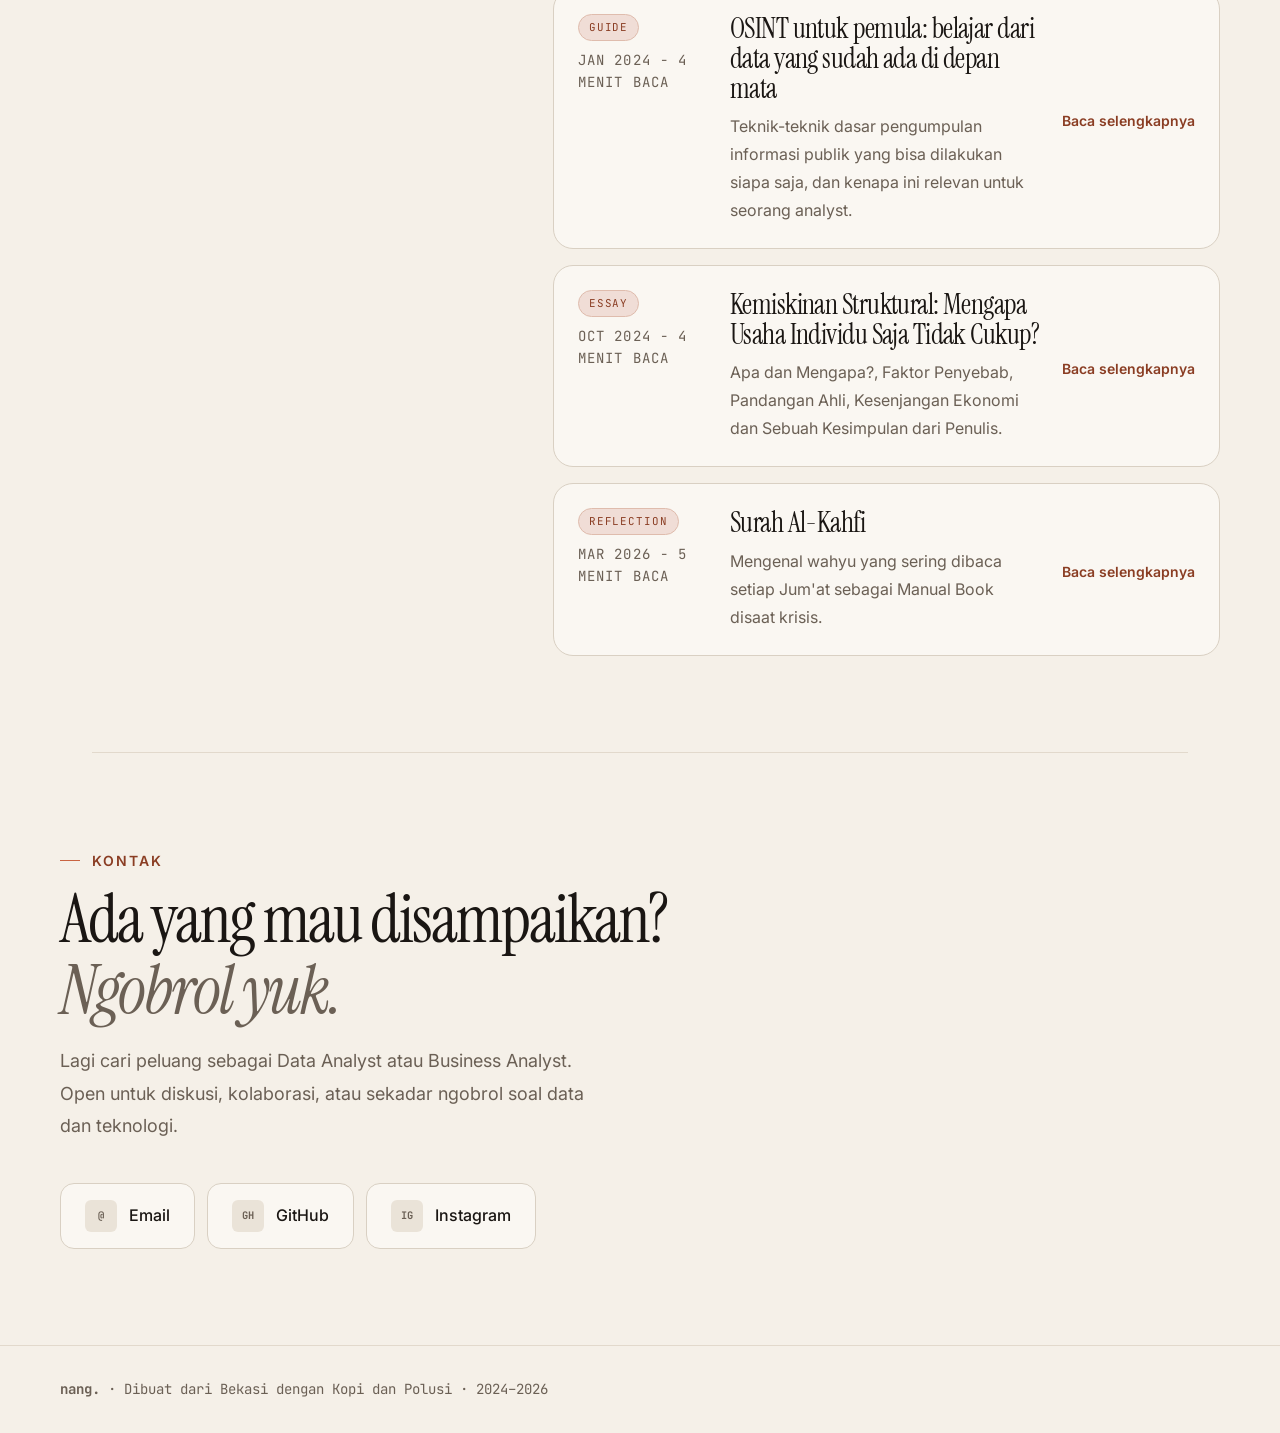
==== commit a7892c0f: "Update index.html" ====
--- a/index.html
+++ b/index.html
@@ -11,7 +11,7 @@
 <head>
 <meta charset="utf-8"/>
 <meta content="width=device-width, initial-scale=1.0" name="viewport"/>
-<title>Anang - Junior Data Analyst | Sales Reporting &amp; Automation</title>
+<title>Anang - Junior Data Analyst | Sales Reporting | Tech Enthusiast</title>
 <link href="https://fonts.googleapis.com" rel="preconnect"/>
 <link crossorigin="" href="https://fonts.gstatic.com" rel="preconnect"/>
 <link href="https://fonts.googleapis.com/css2?family=Instrument+Serif:ital@0;1&amp;family=Inter:wght@300;400;500;600;700&amp;family=JetBrains+Mono:wght@400;500&amp;display=swap" rel="stylesheet"/>
@@ -1050,7 +1050,7 @@
 <span data-i18n="hero_badge">Available for opportunities</span>
 </div>
 <h1 class="hero-name reveal reveal-delay-1" data-i18n="hero_name">Halo, Gue Nang.</h1>
-<p class="hero-sub reveal reveal-delay-2"><span>Junior Data Analyst</span><span aria-hidden="true" class="hero-sub-divider">/</span><span>Sales &amp; Inventory</span><span aria-hidden="true" class="hero-sub-divider">/</span><span>Reporting &amp; Automation</span></p>
+<p class="hero-sub reveal reveal-delay-2"><span>Junior Data Analyst</span><span aria-hidden="true" class="hero-sub-divider">/</span><span>Sales &amp; Inventory</span><span aria-hidden="true" class="hero-sub-divider">/</span><span>Reporting | Tech Enthusiast</span></p>
 <p class="hero-desc reveal reveal-delay-2" data-i18n="hero_desc">Berbekal pengalaman administrasi penjualan dan pengelolaan stok, gue mulai transisi dari dunia operasional ke dunia data.<br/>Suka ngulik Python, ngoprek Linux, dan dengerin apa yang data bilang sebelum orang lain sadar ada yang perlu didengar.</p>
 <div class="hero-ctas reveal reveal-delay-3">
 <a class="btn btn-primary" data-i18n="hero_cta1" href="#projects">Lihat Studi Kasus</a>
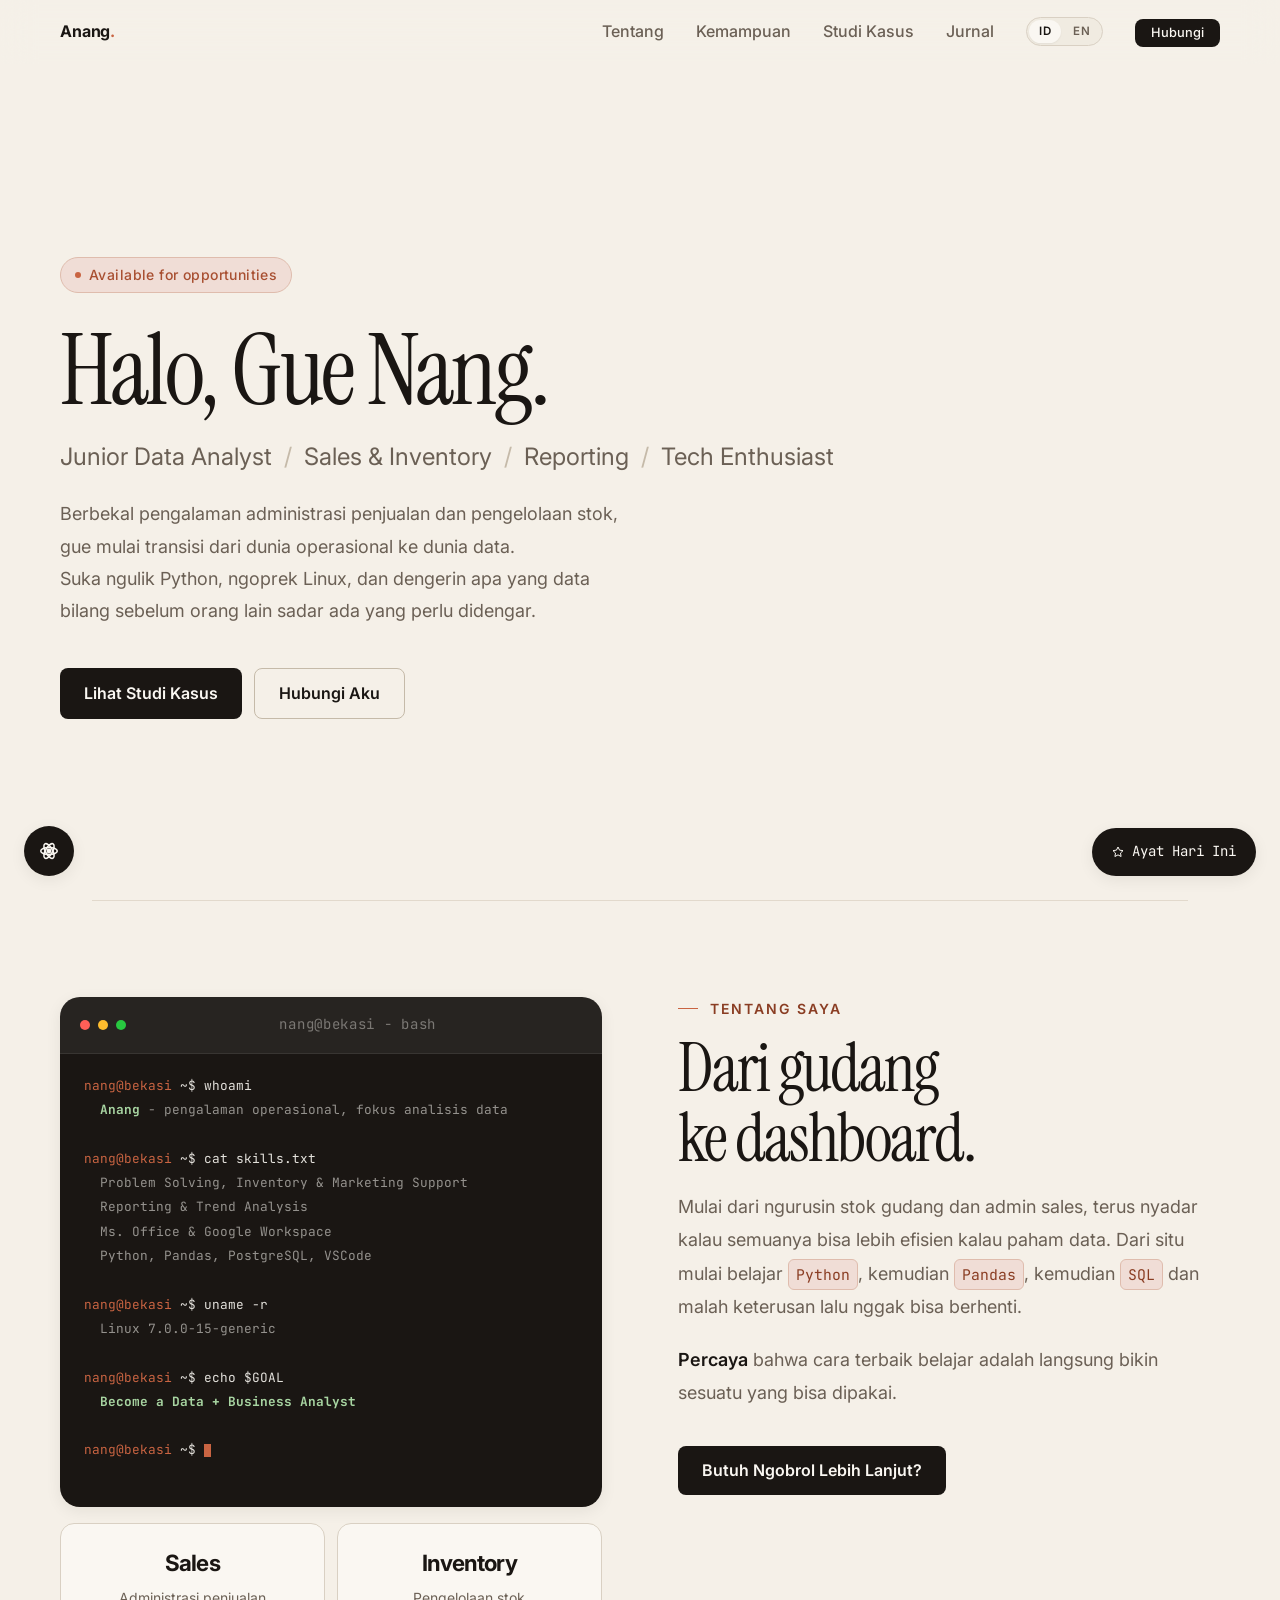
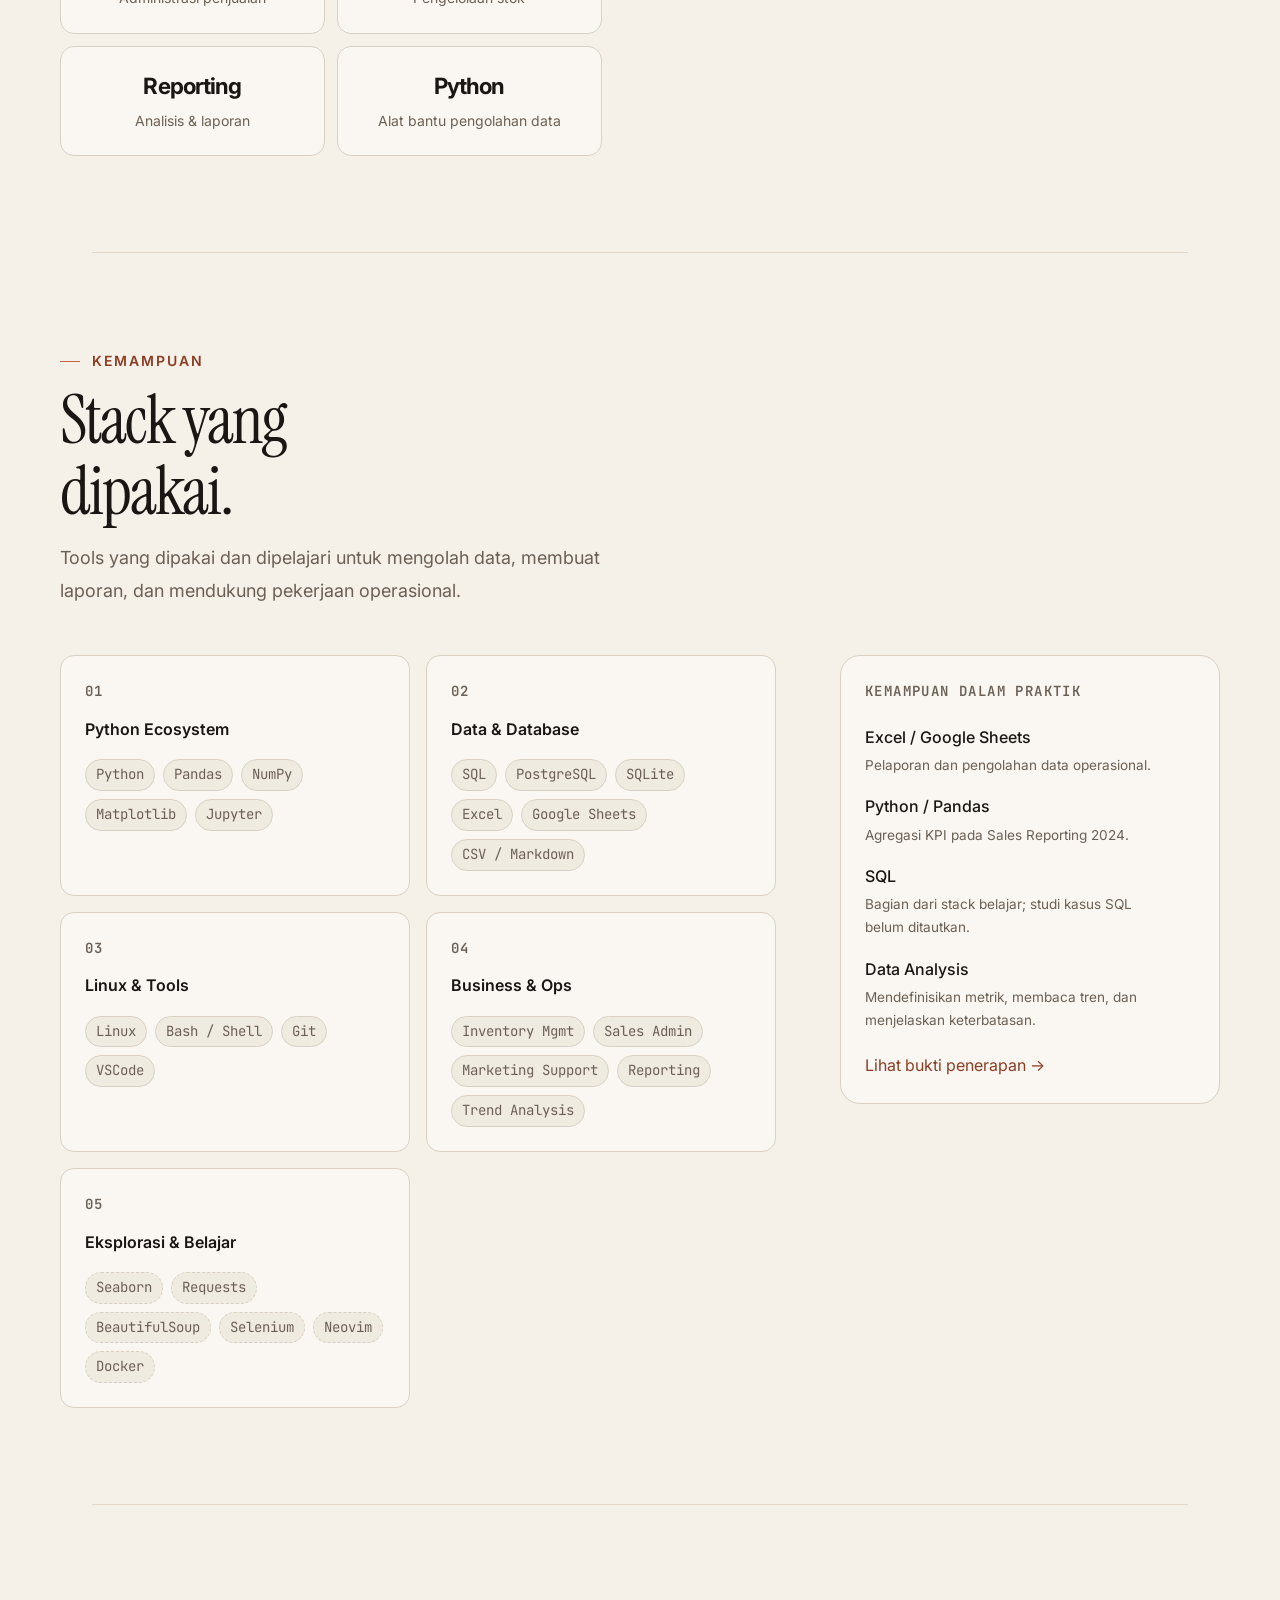
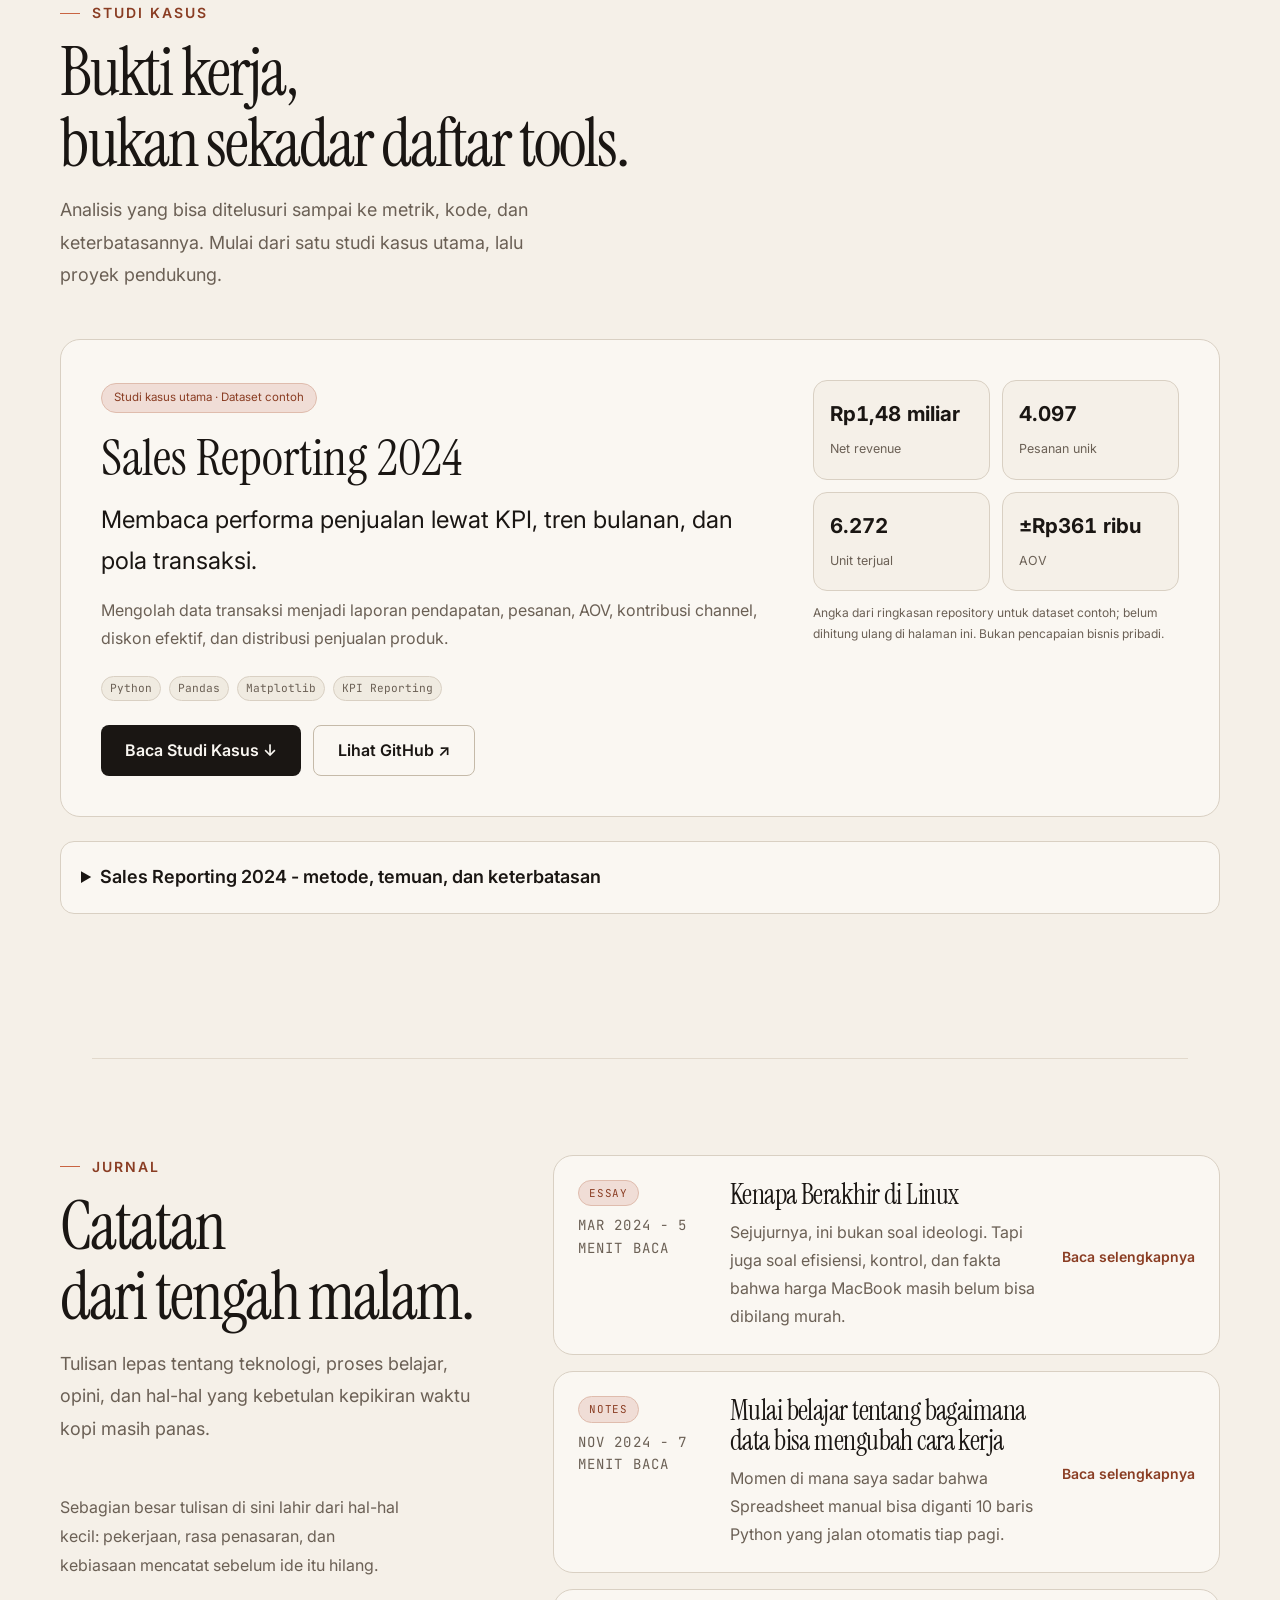
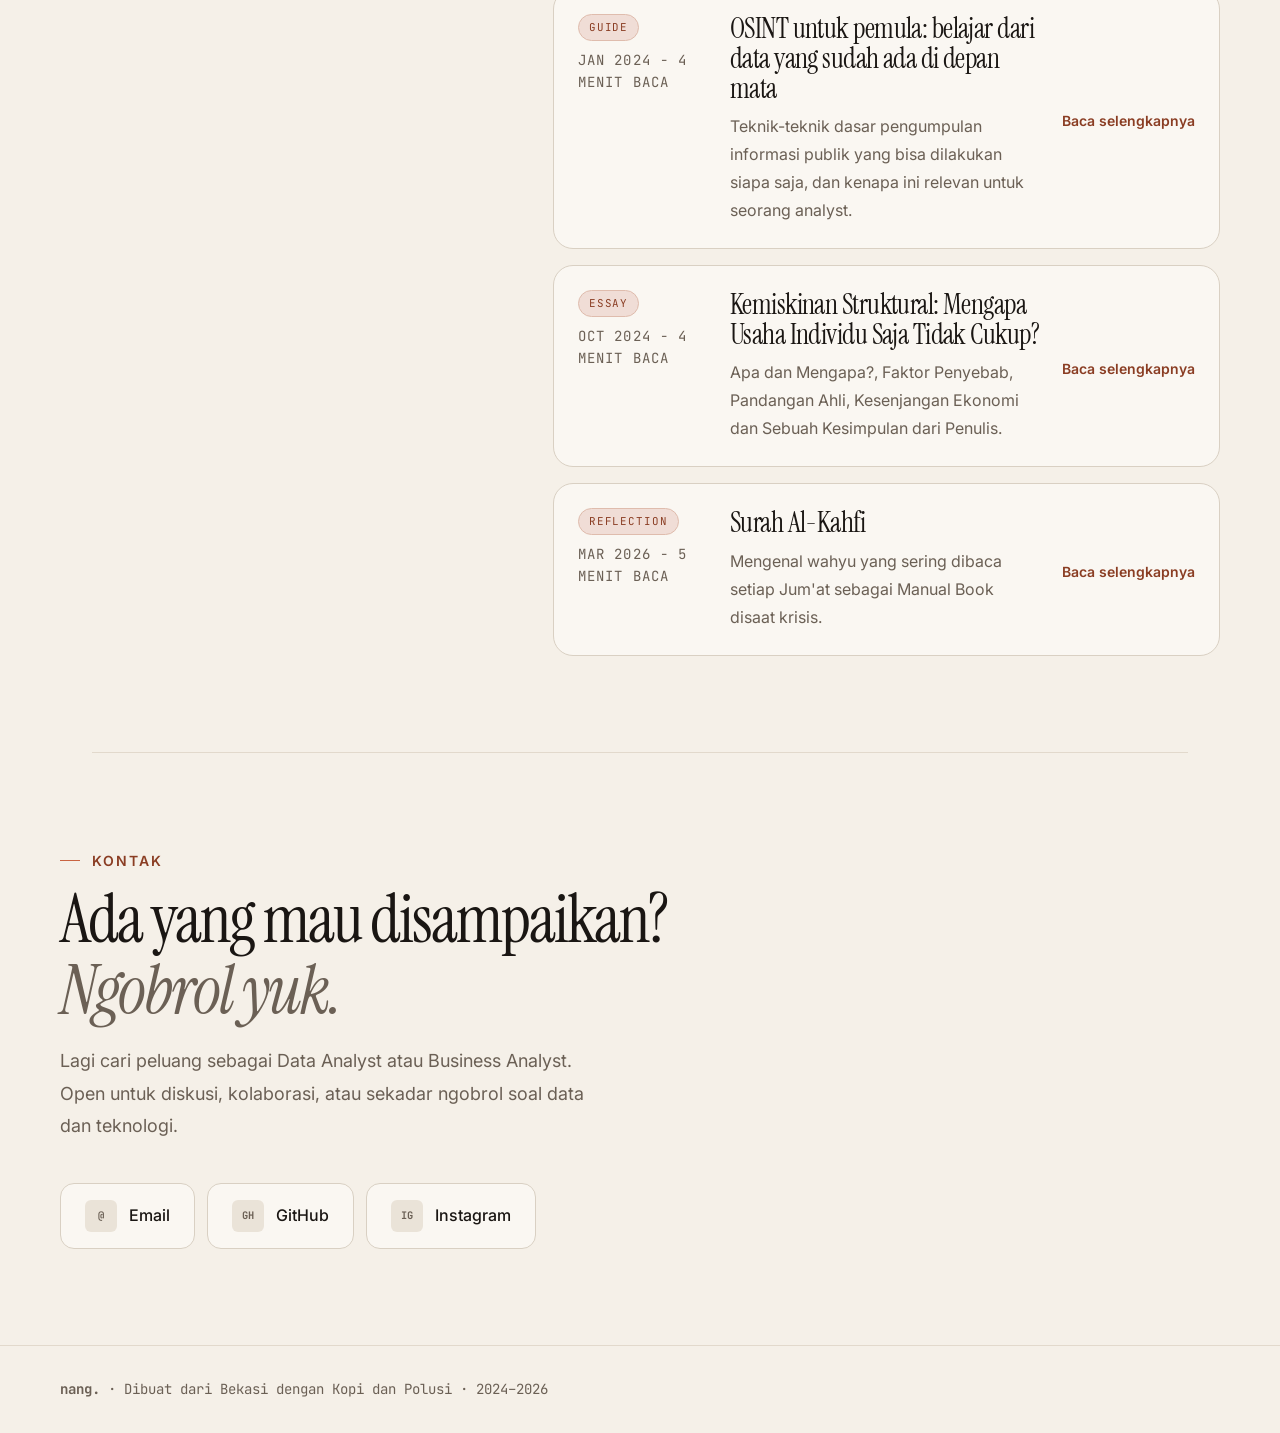
==== commit 5a6b31a2: "Refactor hero subtitle for better presentation Updated the hero subtitle to improve clarity and form" ====
--- a/index.html
+++ b/index.html
@@ -1050,7 +1050,7 @@
 <span data-i18n="hero_badge">Available for opportunities</span>
 </div>
 <h1 class="hero-name reveal reveal-delay-1" data-i18n="hero_name">Halo, Gue Nang.</h1>
-<p class="hero-sub reveal reveal-delay-2"><span>Junior Data Analyst</span><span aria-hidden="true" class="hero-sub-divider">/</span><span>Sales &amp; Inventory</span><span aria-hidden="true" class="hero-sub-divider">/</span><span>Reporting | Tech Enthusiast</span></p>
+<p class="hero-sub reveal reveal-delay-2"><span>Junior Data Analyst</span><span aria-hidden="true" class="hero-sub-divider">/</span><span>Sales &amp; Inventory</span><span aria-hidden="true" class="hero-sub-divider">/</span><span>Reporting</span><span aria-hidden="true" class="hero-sub-divider">/</span><span> Tech Enthusiast</span></p>
 <p class="hero-desc reveal reveal-delay-2" data-i18n="hero_desc">Berbekal pengalaman administrasi penjualan dan pengelolaan stok, gue mulai transisi dari dunia operasional ke dunia data.<br/>Suka ngulik Python, ngoprek Linux, dan dengerin apa yang data bilang sebelum orang lain sadar ada yang perlu didengar.</p>
 <div class="hero-ctas reveal reveal-delay-3">
 <a class="btn btn-primary" data-i18n="hero_cta1" href="#projects">Lihat Studi Kasus</a>
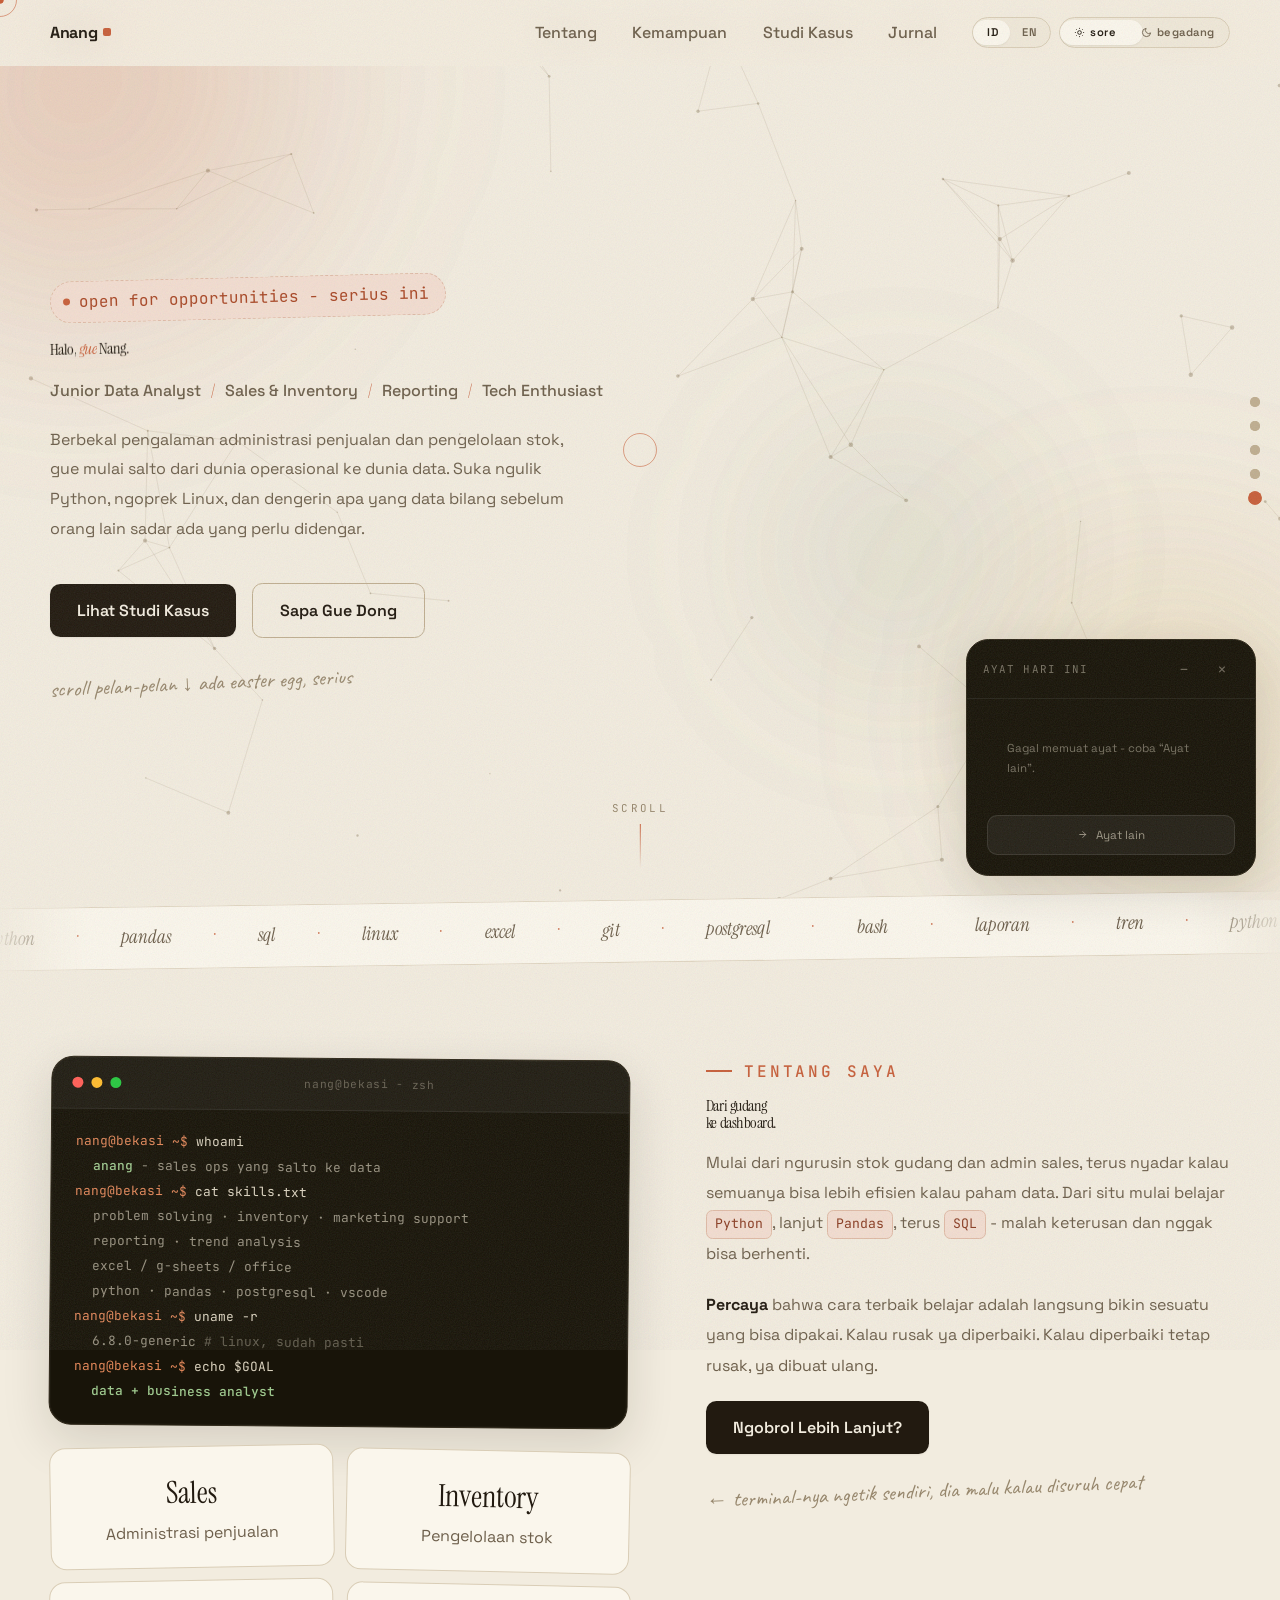
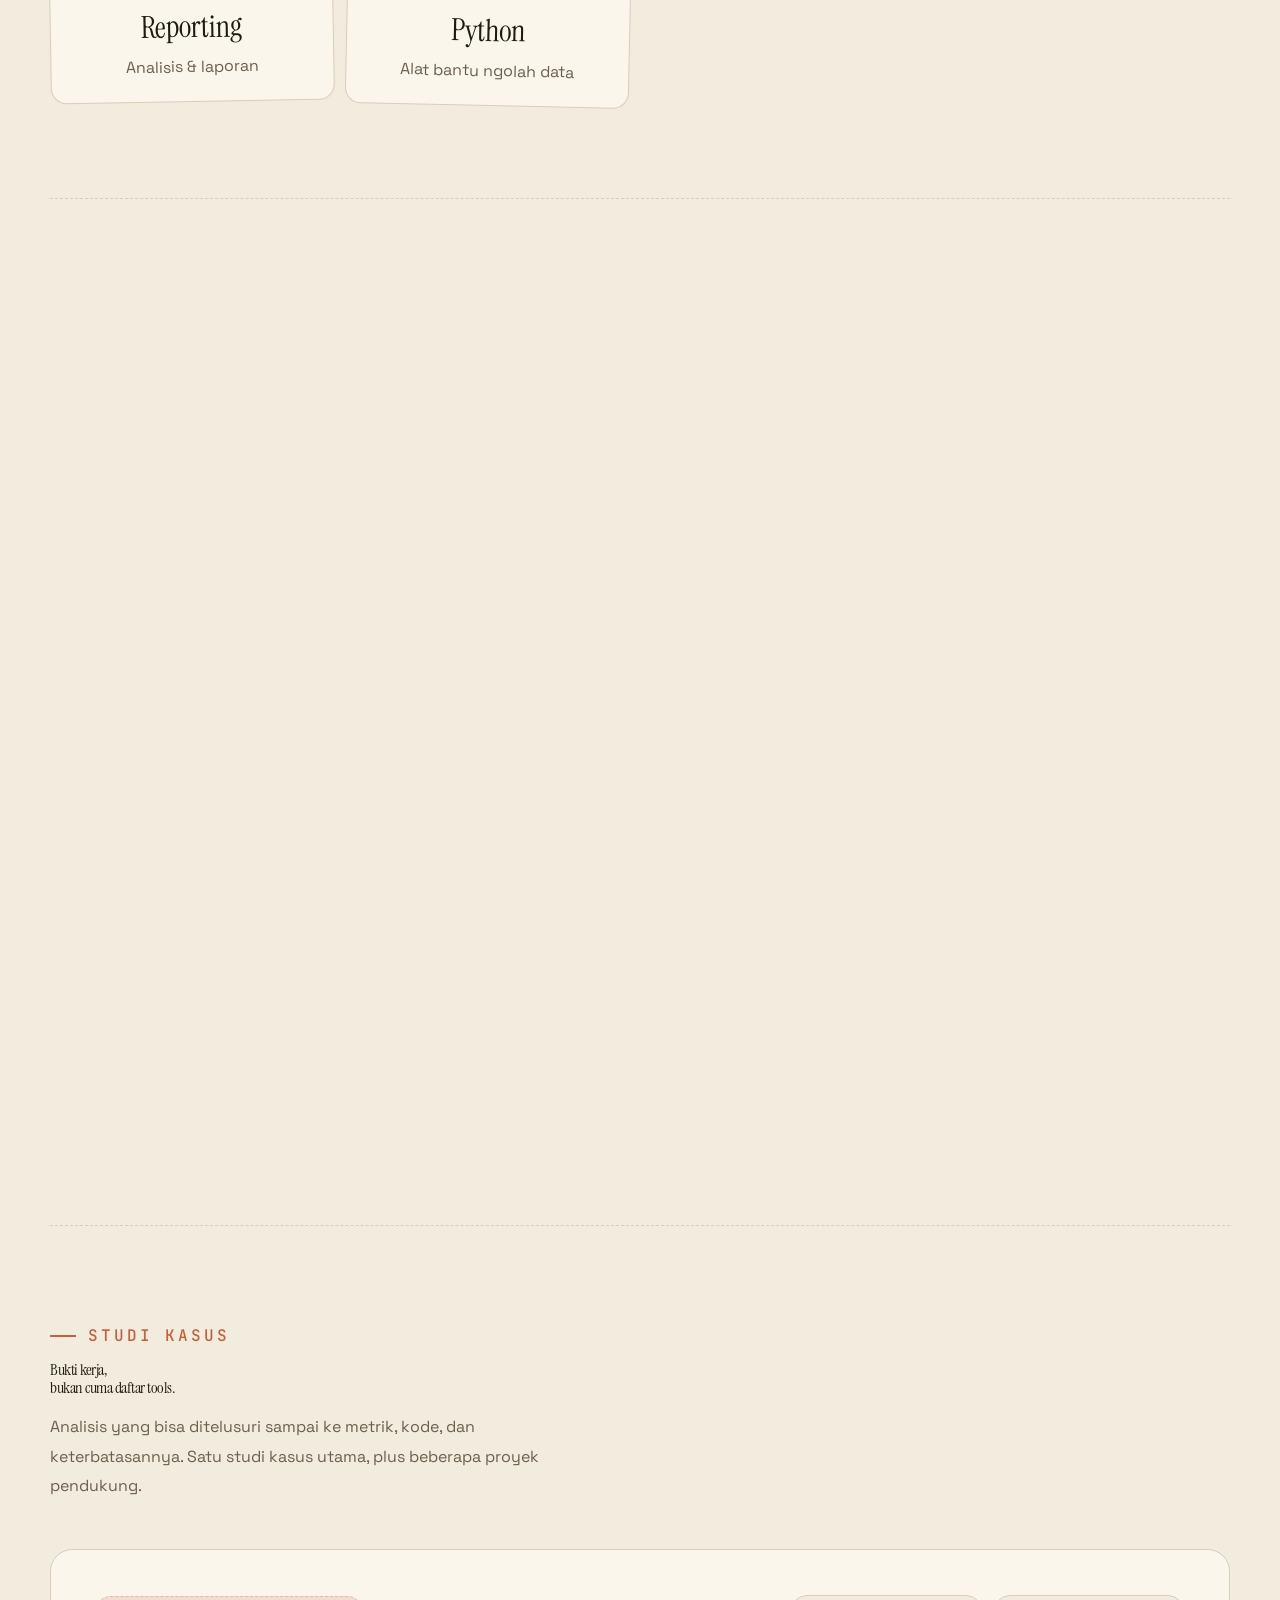
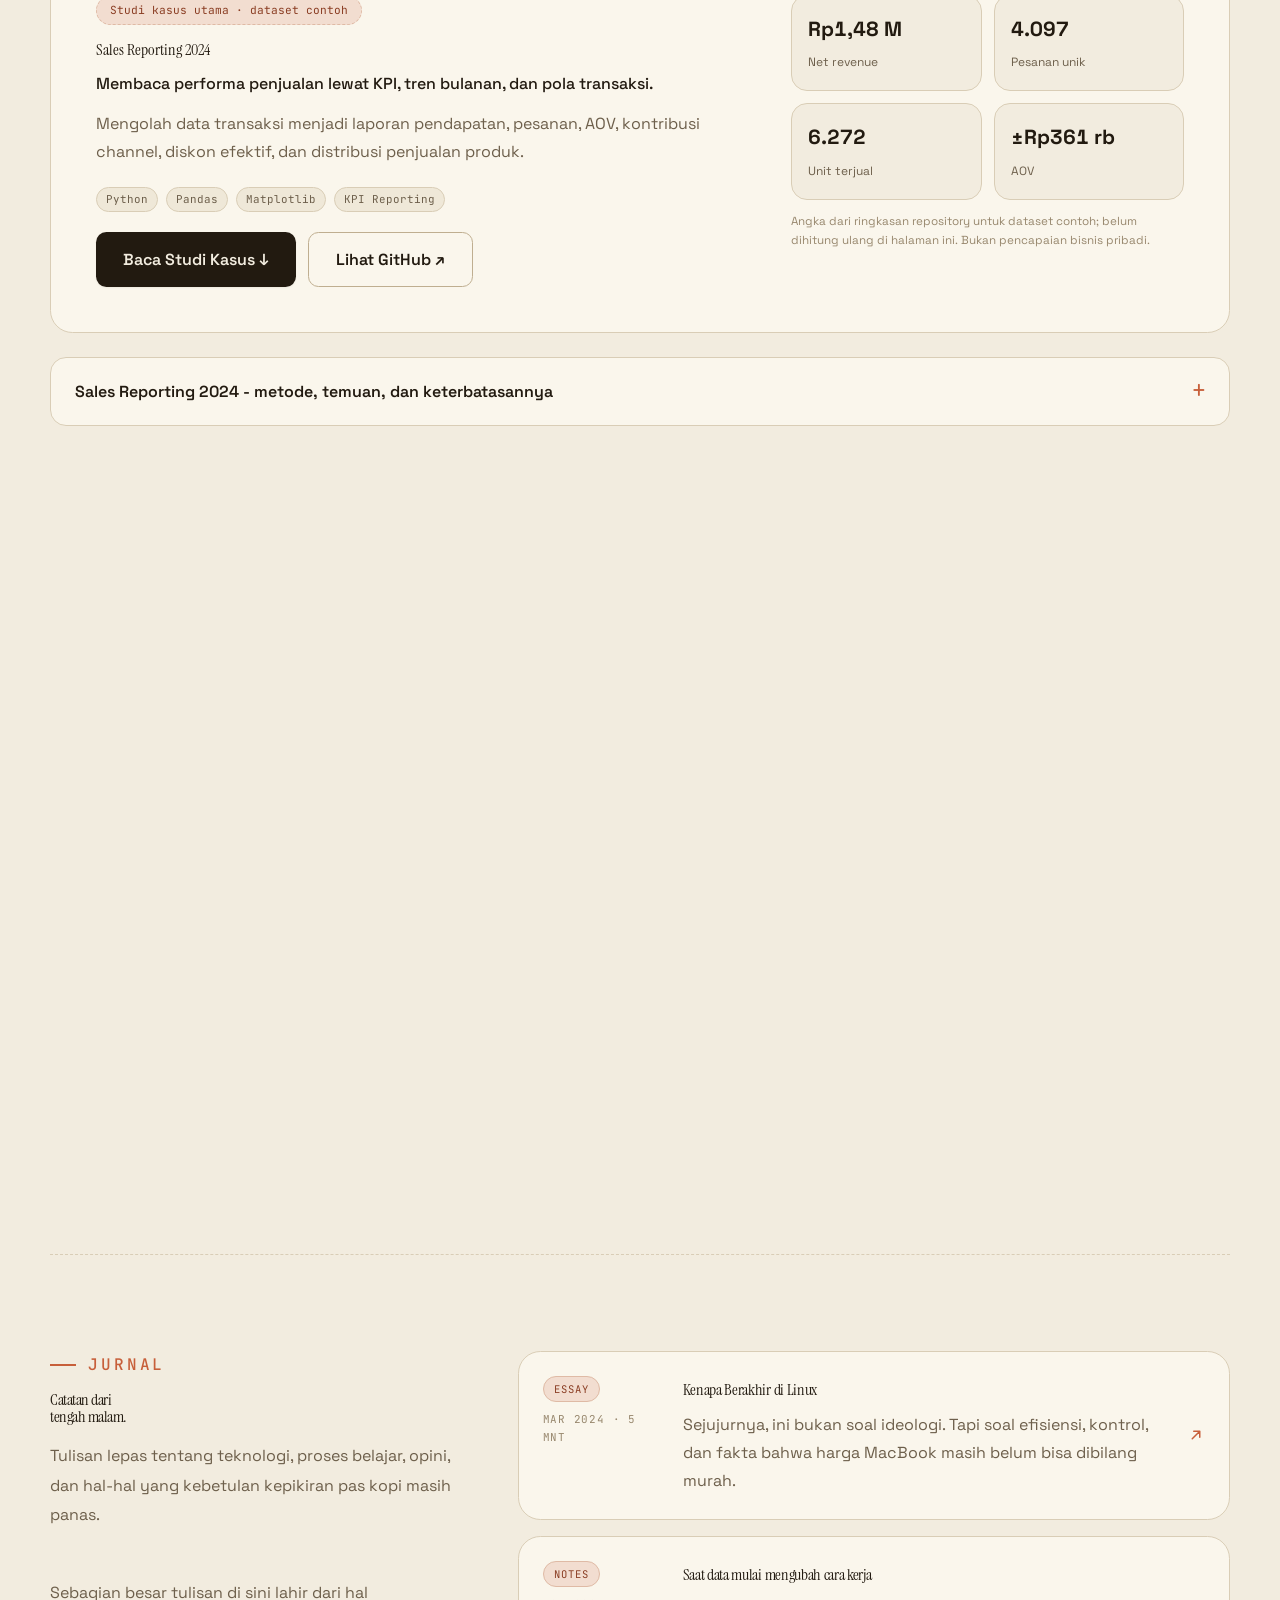
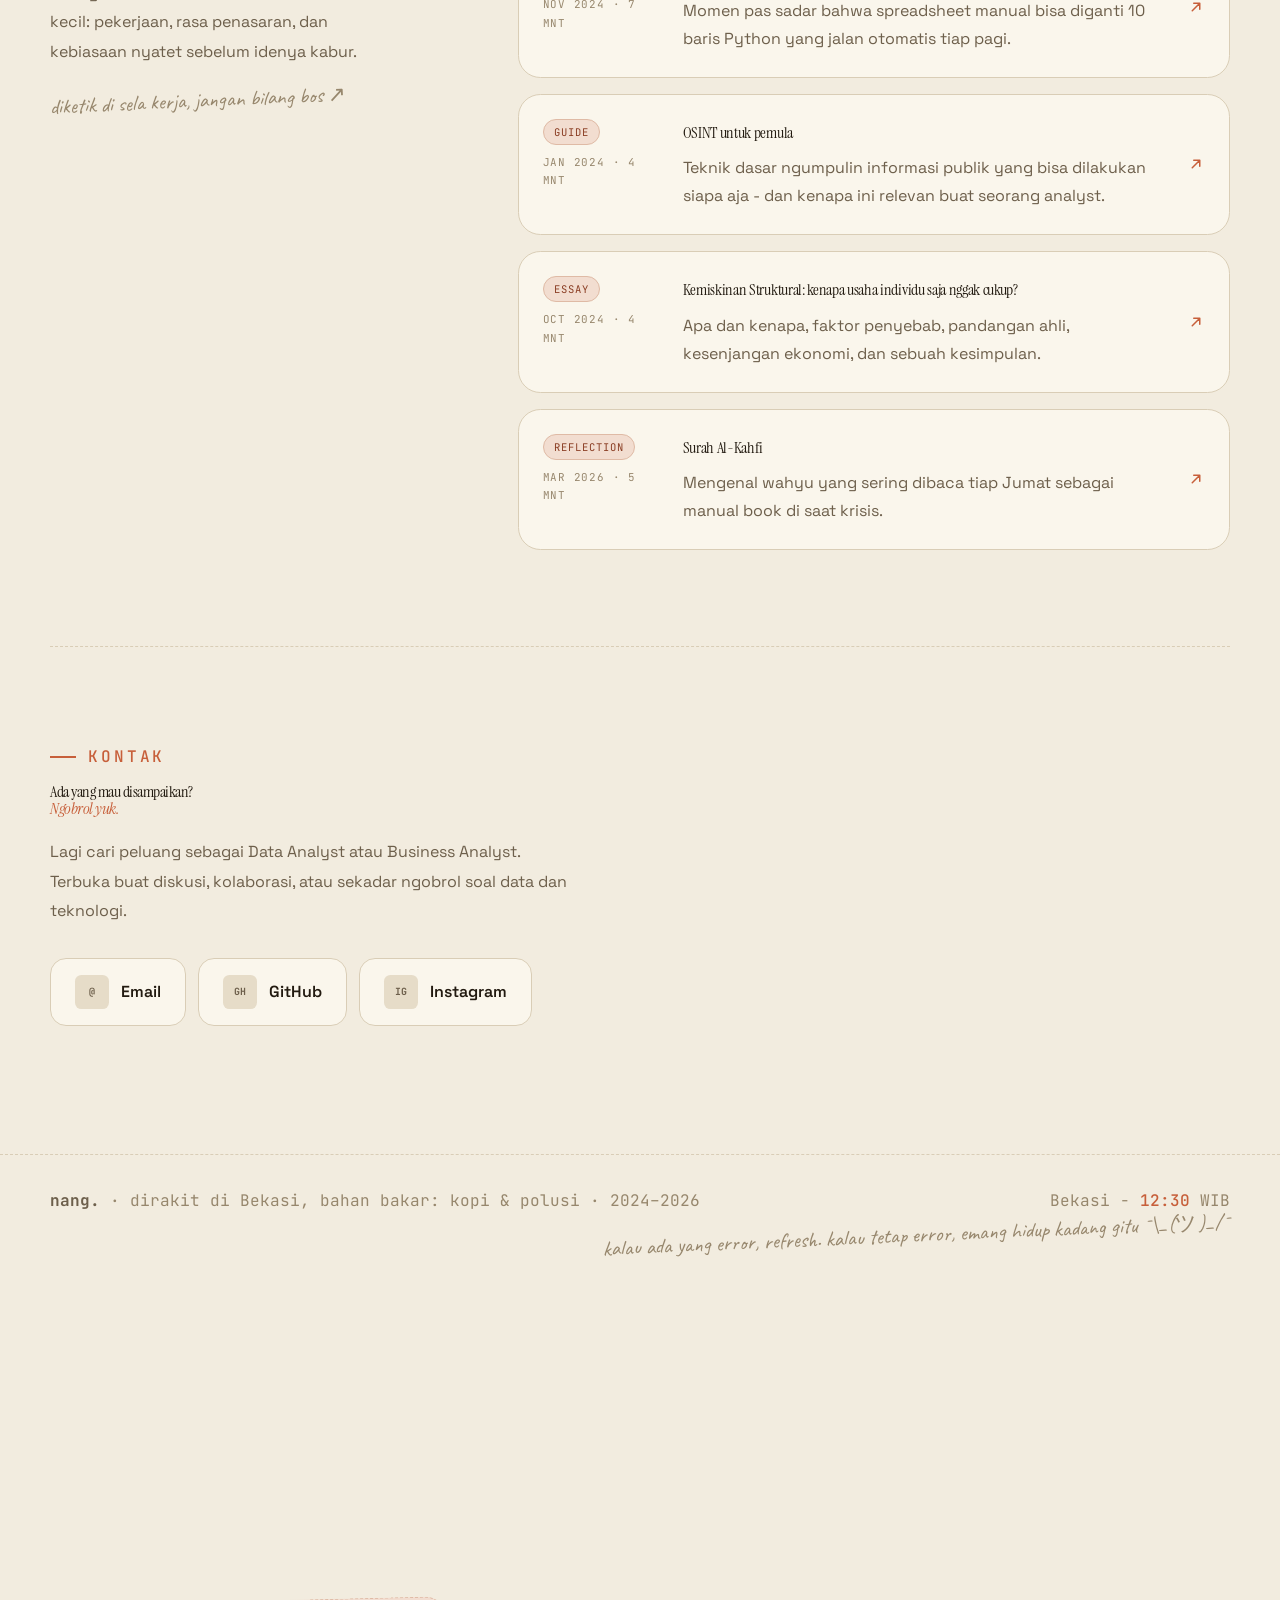
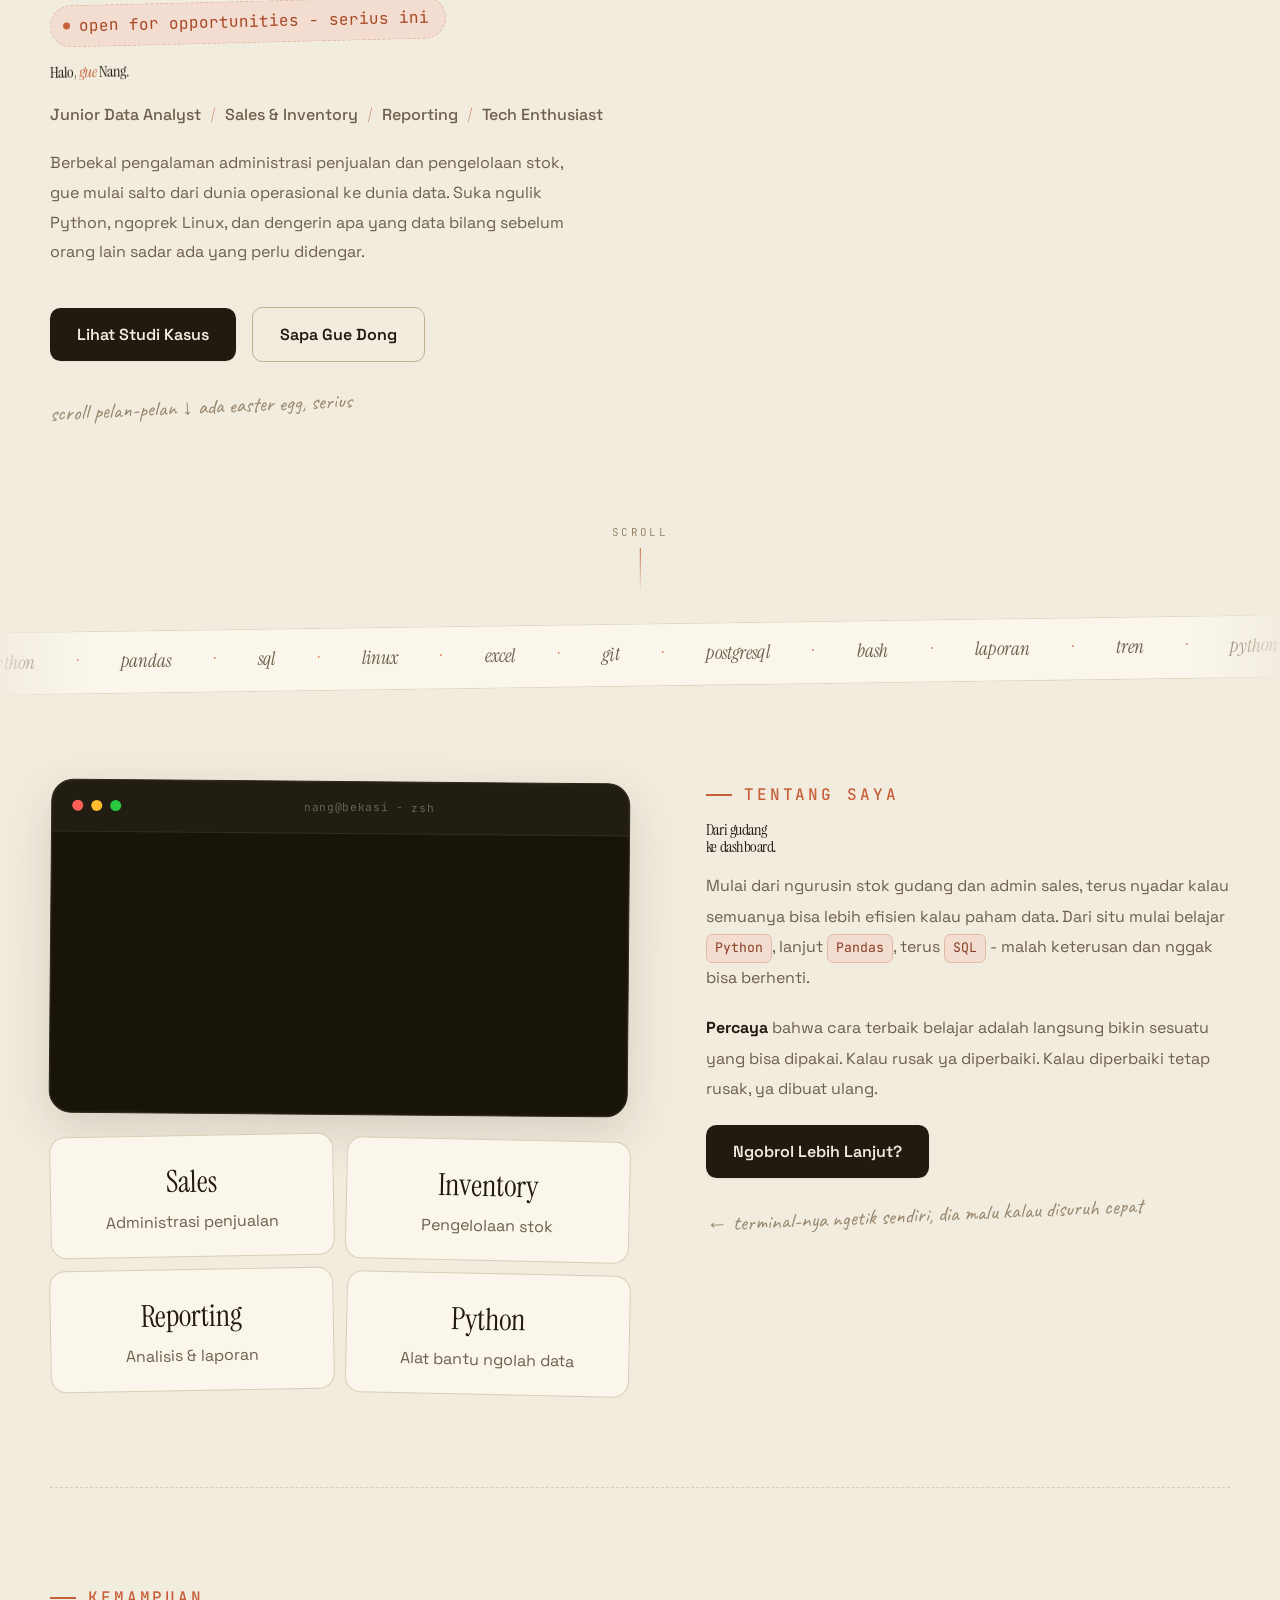
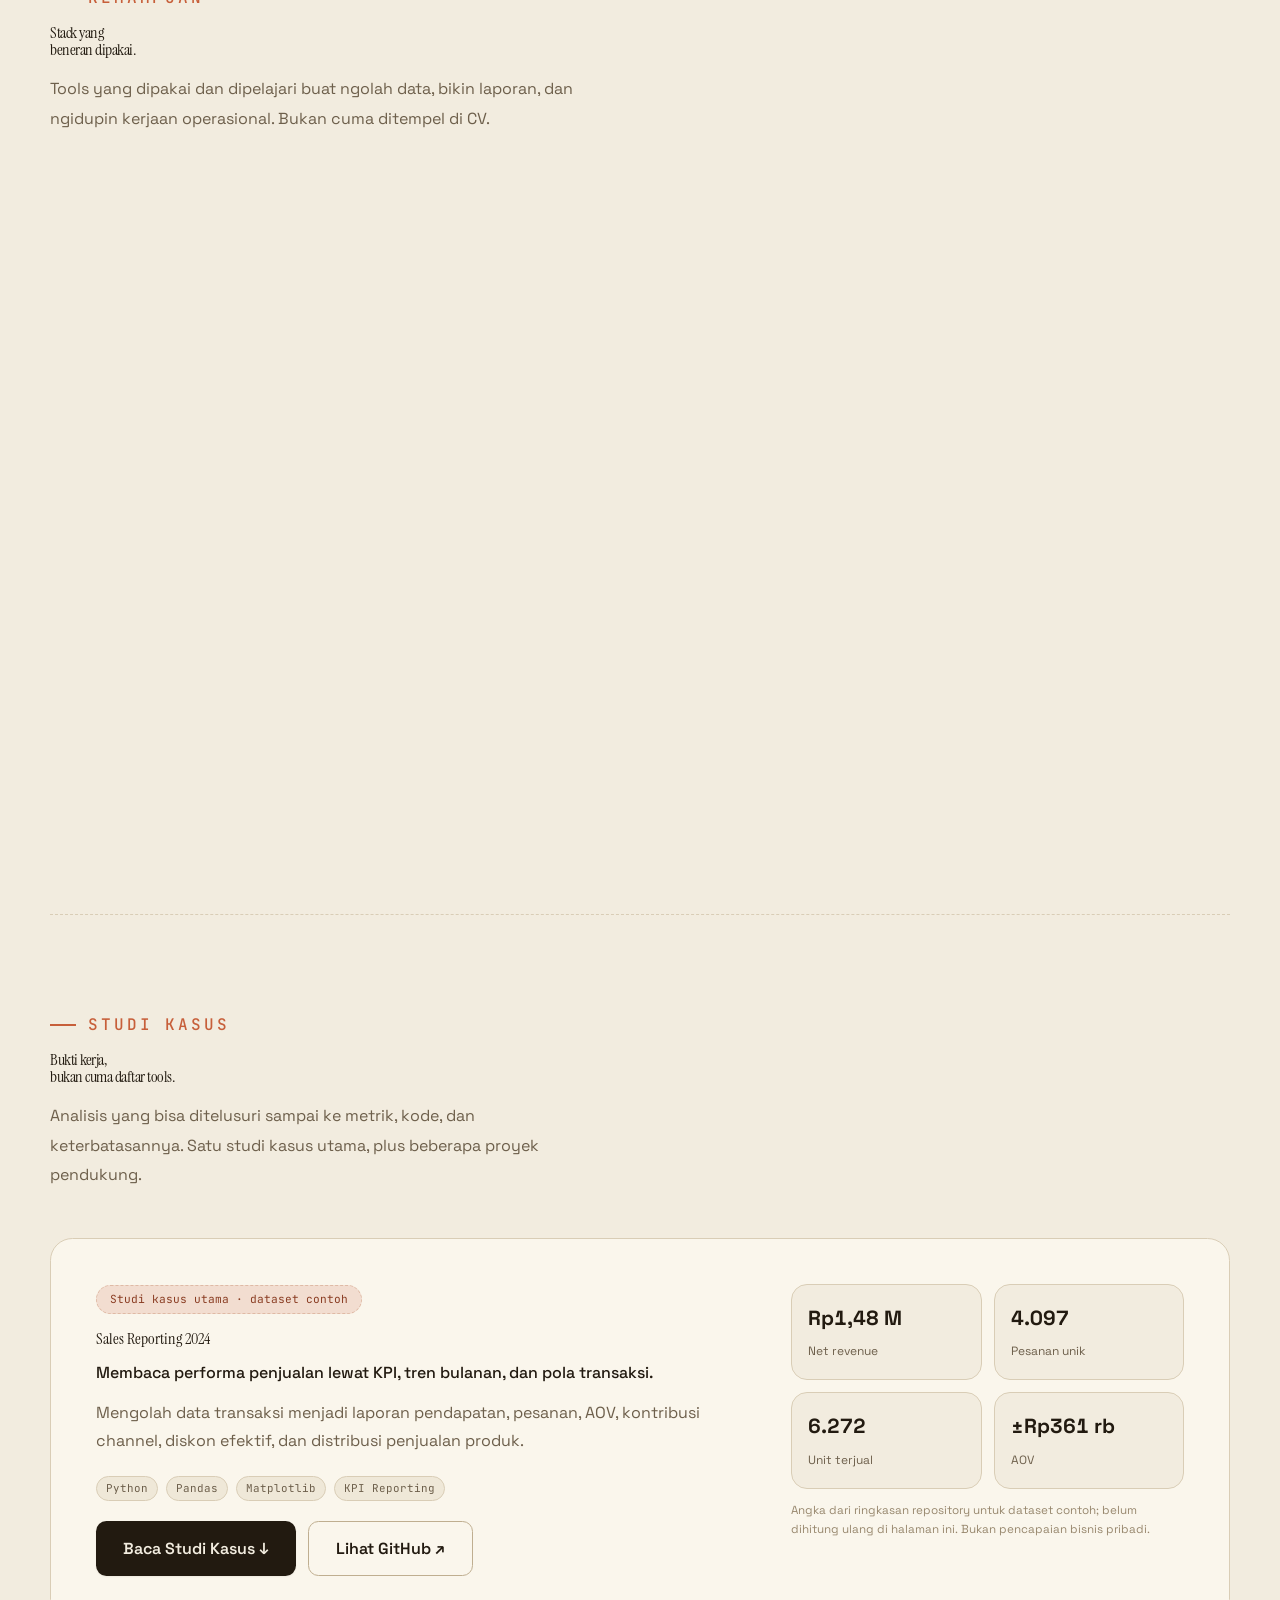
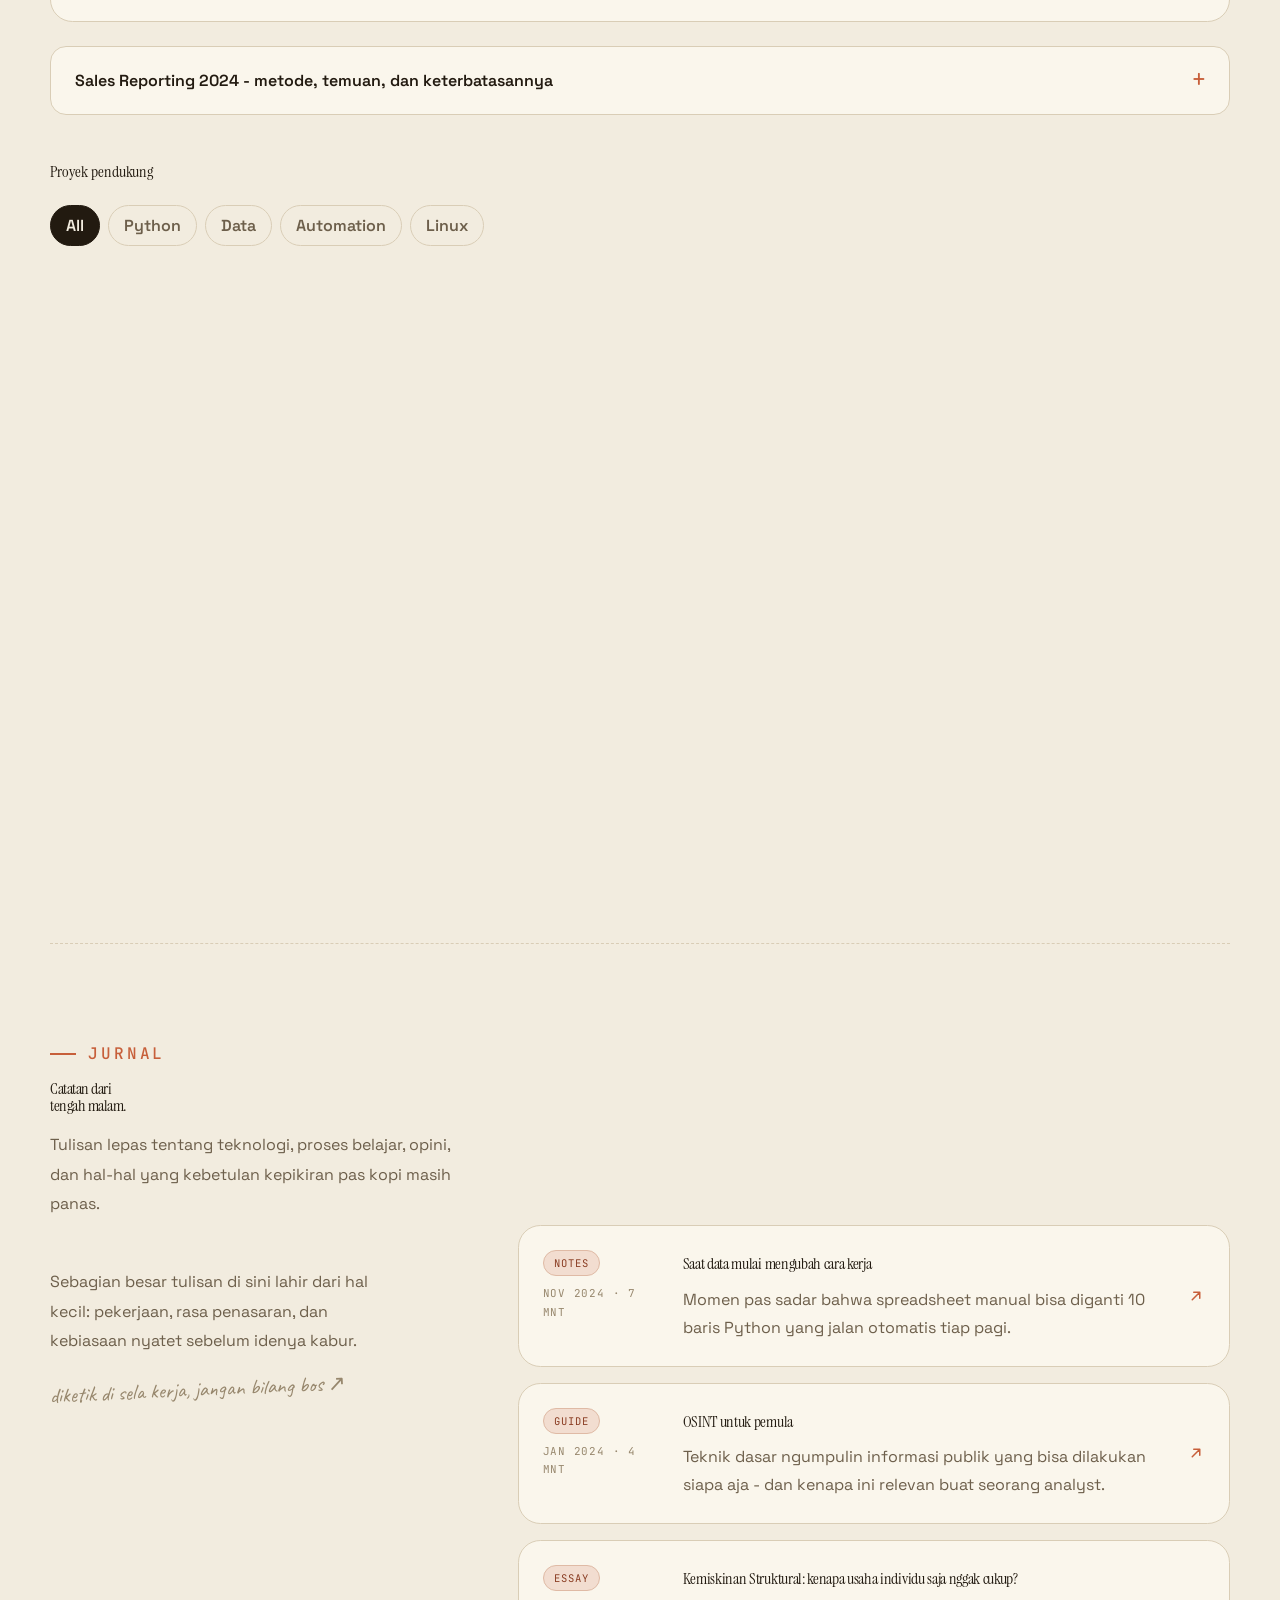
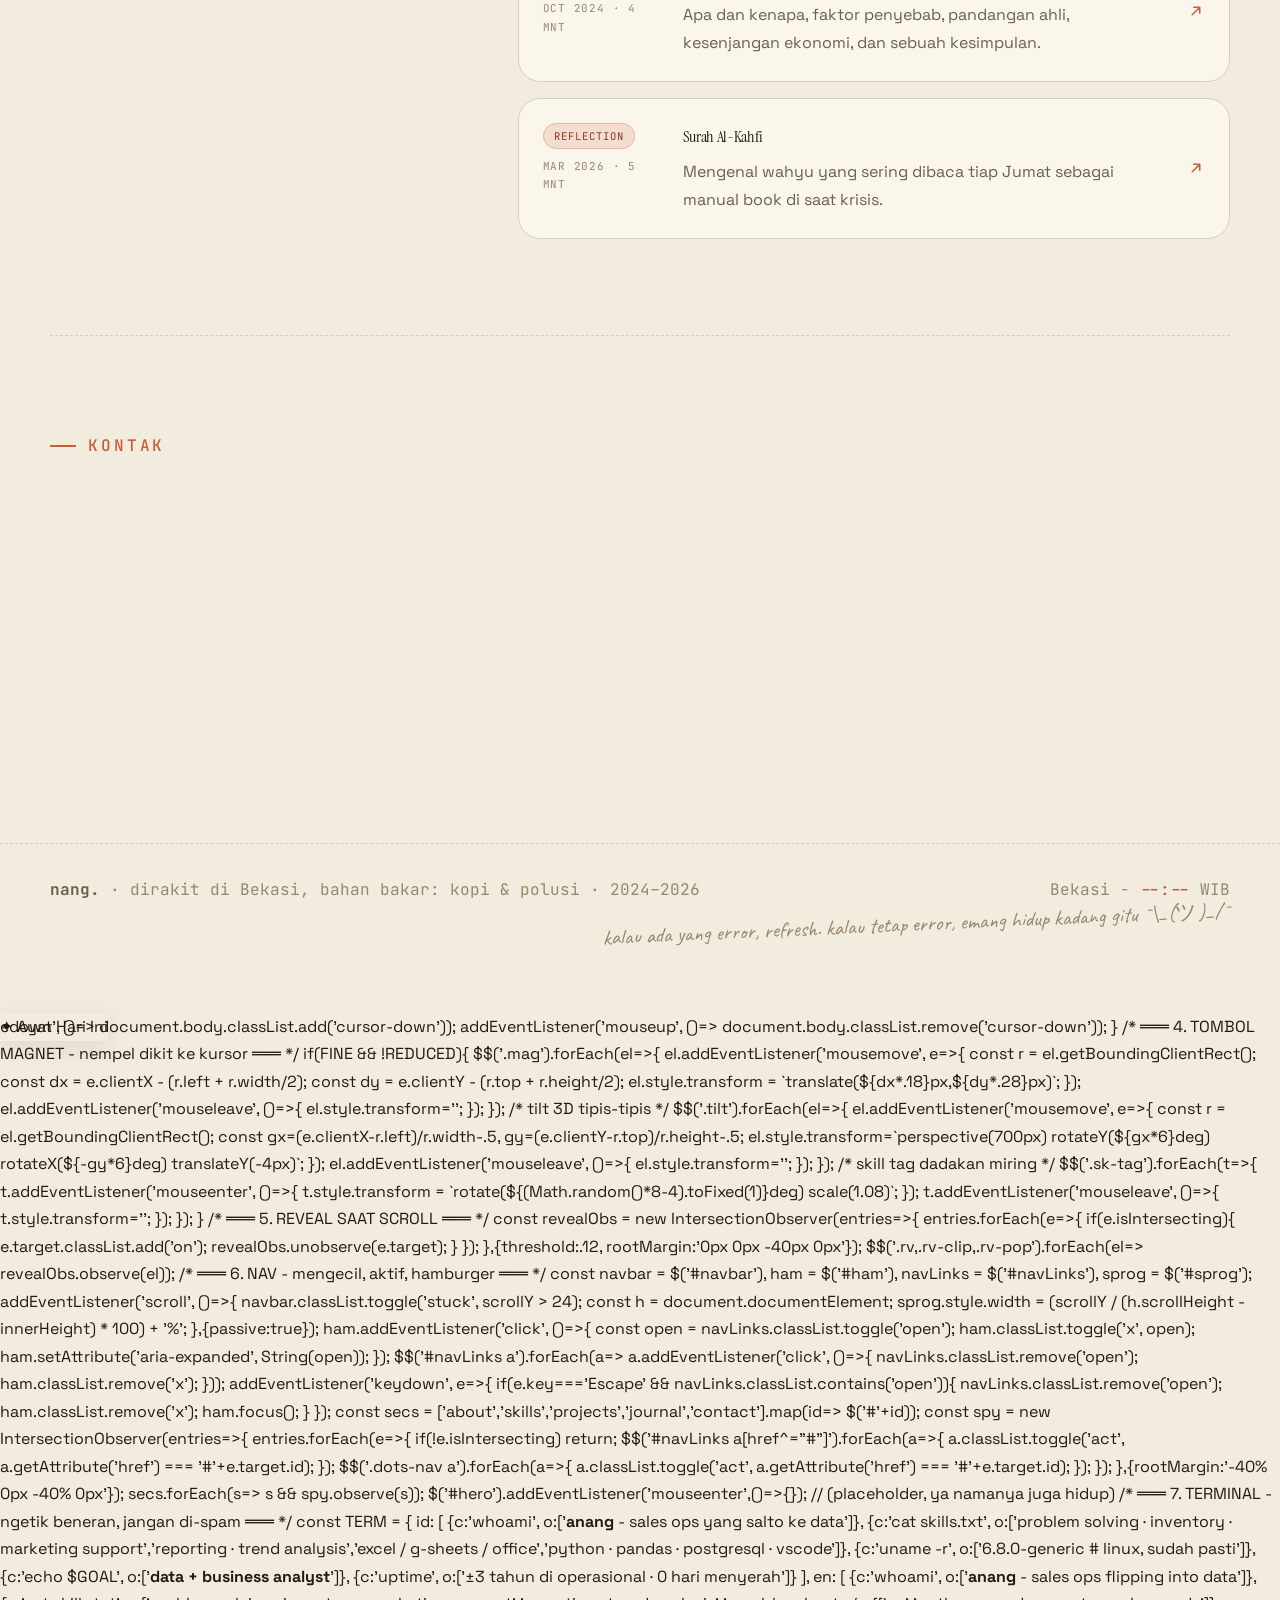
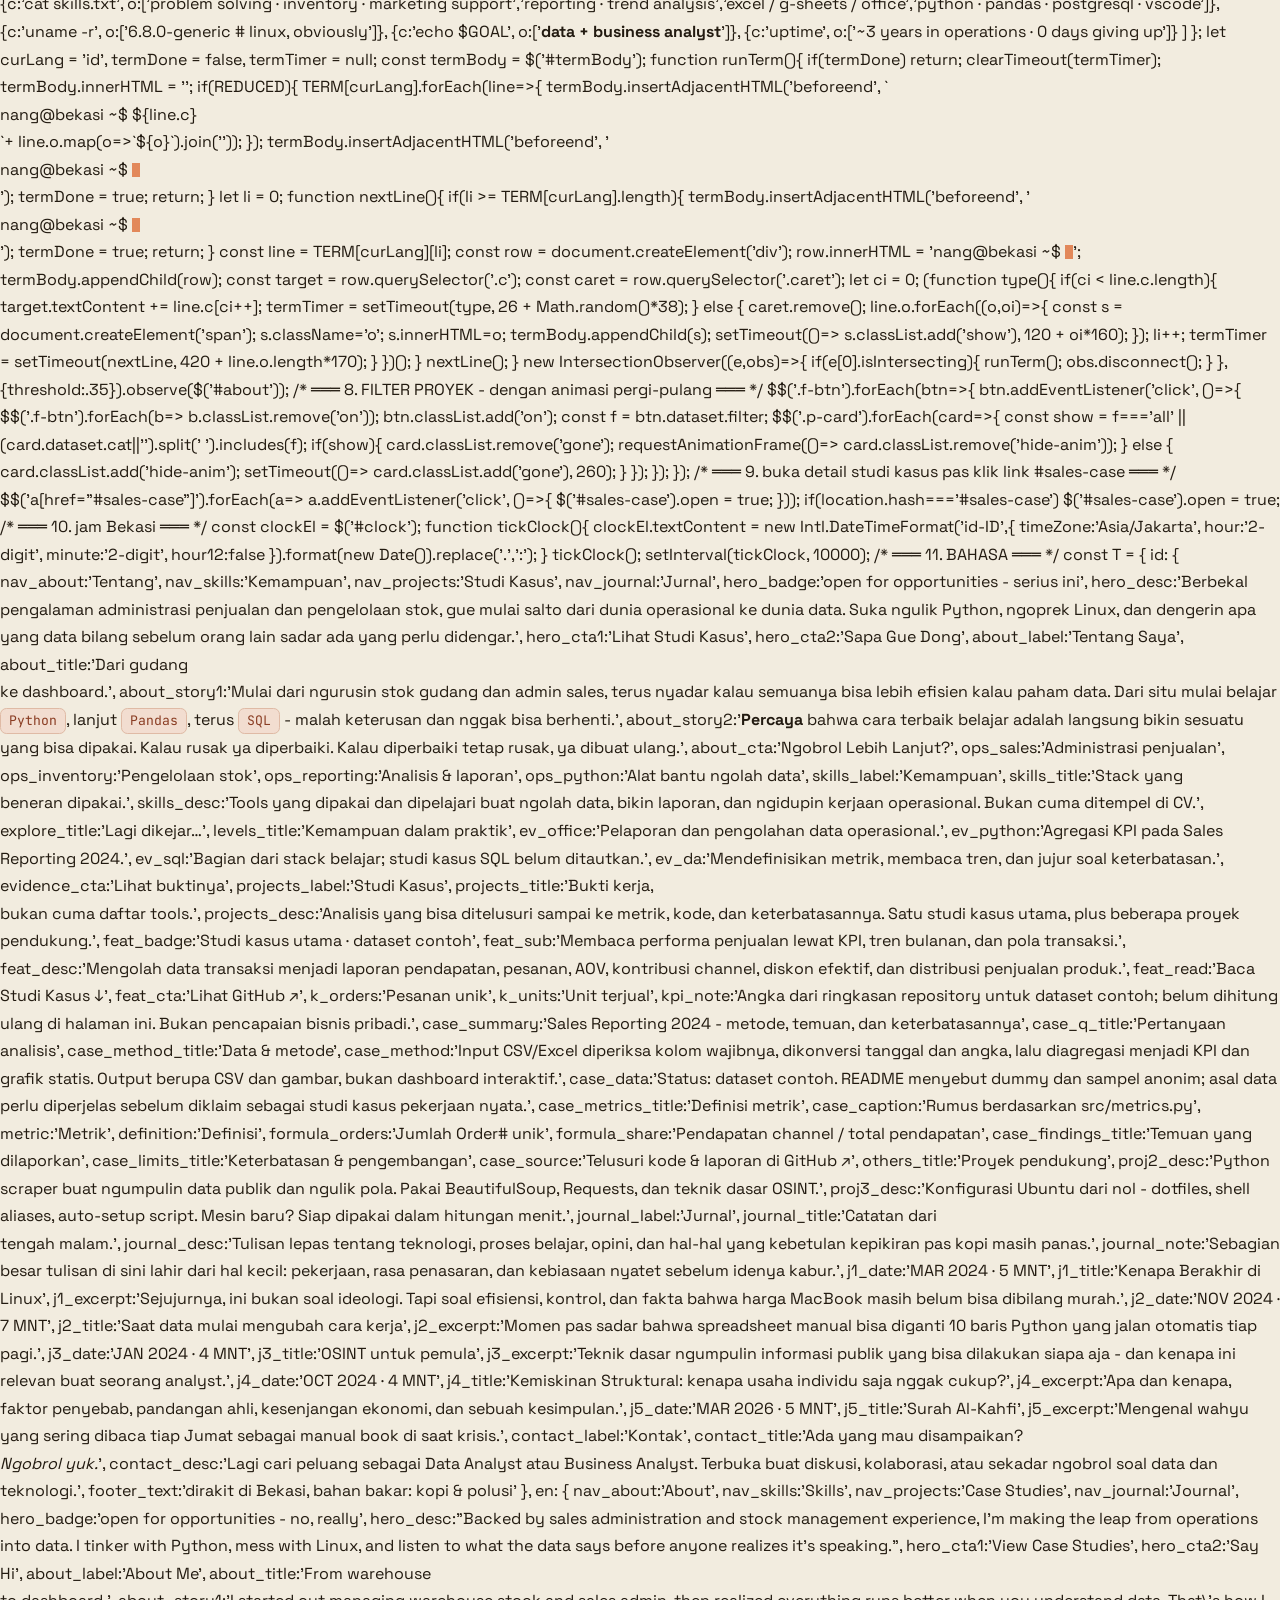
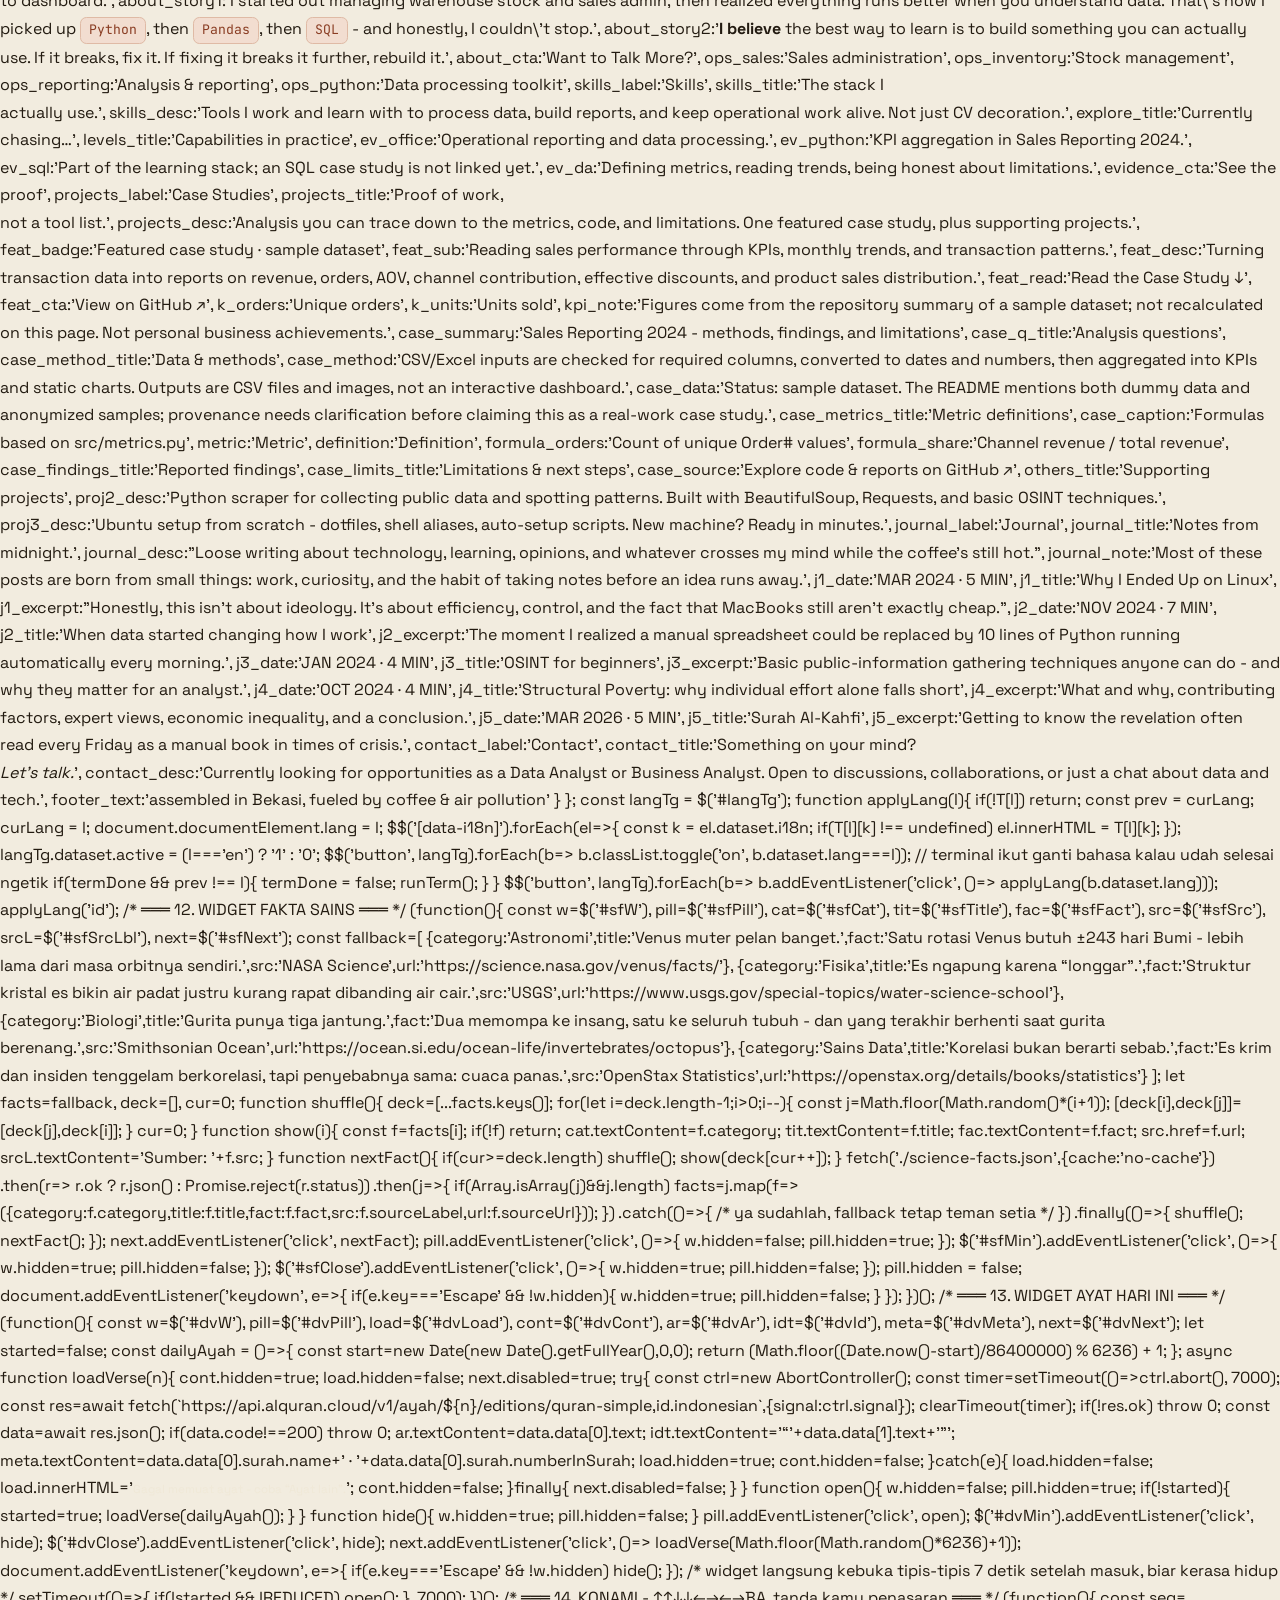
==== commit e98a639d: "Update index.html" ====
--- a/index.html
+++ b/index.html
@@ -5,1723 +5,3323 @@
 |_\_|<___||_|_|\_. |/__/
                <___'    
 -->
+
 <!DOCTYPE html>
-
-<html lang="id">
+<html lang="id" data-theme="sore">
 <head>
 <meta charset="utf-8"/>
 <meta content="width=device-width, initial-scale=1.0" name="viewport"/>
-<title>Anang - Junior Data Analyst | Sales Reporting | Tech Enthusiast</title>
+<title>Nang - Junior Data Analyst · Sales Reporting · Ngoprek Linux</title>
+<script>
+/* biar nggak kedip putih pas load - baca tema tersimpan duluan */
+try{
+  var t = localStorage.getItem('nang-theme');
+  if(t === 'malem' || t === 'sore'){ document.documentElement.dataset.theme = t; }
+}catch(e){}
+</script>
 <link href="https://fonts.googleapis.com" rel="preconnect"/>
 <link crossorigin="" href="https://fonts.gstatic.com" rel="preconnect"/>
-<link href="https://fonts.googleapis.com/css2?family=Instrument+Serif:ital@0;1&amp;family=Inter:wght@300;400;500;600;700&amp;family=JetBrains+Mono:wght@400;500&amp;display=swap" rel="stylesheet"/>
+<link href="https://fonts.googleapis.com/css2?family=Instrument+Serif:ital@0;1&family=Space+Grotesk:wght@400;500;600;700&family=JetBrains+Mono:wght@400;500&family=Caveat:wght@500;600&family=Amiri:wght@400;700&display=swap" rel="stylesheet"/>
+<meta content="Dari meja admin ke terminal. Studi kasus sales reporting, kode, dan catatan tengah malam." name="description"/>
 <style>
-
-/* ── RESET ─────────────────────────────────────────── */
-*, *::before, *::after { margin:0; padding:0; box-sizing:border-box; }
-html {
-  scroll-behavior: smooth;
-  -webkit-font-smoothing: antialiased;
-  -moz-osx-font-smoothing: grayscale;
-  text-rendering: optimizeLegibility;
-  scroll-padding-top: 72px;
+/* ===========================================
+   porto v2 - ditulis ulang sambil dengerin
+   playlist lofi jam 1 pagi. jangan dihapus
+   komentar ini, itu melanggar adat.
+   =========================================== */
+
+*,*::before,*::after{margin:0;padding:0;box-sizing:border-box}
+html{scroll-behavior:smooth;scroll-padding-top:80px}
+html:focus-within{scroll-behavior:smooth}
+
+:root{
+  --font-serif:'Instrument Serif',Georgia,serif;
+  --font-sans:'Space Grotesk',system-ui,-apple-system,sans-serif;
+  --font-mono:'JetBrains Mono','Fira Code',monospace;
+  --font-hand:'Caveat',cursive;
+
+  --fs-xs:clamp(.72rem,.68rem+.2vw,.82rem);
+  --fs-sm:clamp(.85rem,.8rem+.3vw,.95rem);
+  --fs-base:clamp(1rem,.95rem+.25vw,1.12rem);
+  --fs-lg:clamp(1.15rem,1rem+.7vw,1.45rem);
+  --fs-xl:clamp(1.5rem,1.15rem+1.5vw,2.3rem);
+  --fs-2xl:clamp(2.1rem,1.3rem+3vw,3.8rem);
+  --fs-hero:clamp(3rem,.6rem+8vw,8rem);
+
+  --s1:.25rem; --s2:.5rem; --s3:.75rem; --s4:1rem; --s5:1.25rem;
+  --s6:1.5rem; --s8:2rem; --s10:2.5rem; --s12:3rem; --s16:4rem; --s24:6rem;
+
+  --r-sm:.4rem; --r-md:.65rem; --r-lg:1rem; --r-xl:1.4rem; --r-full:999px;
+
+  --ease:cubic-bezier(.22,1,.36,1);
+  --ease-spring:cubic-bezier(.34,1.56,.64,1);
+  --dur:.22s;
+
+  --hero-tilt:-1.2deg;
 }
 
-/* ── TOKENS ─────────────────────────────────────────── */
-:root {
-  /* Surfaces - Anthropic warm cream */
-  --bg:             #F5F0E8;
-  --bg-soft:        #FAF7F2;
-  --surface:        #F0EBE1;
-  --surface-2:      #EAE3D8;
-  --border:         #D9D0C3;
-  --border-strong:  #C5BAA9;
-  --divider:        #E2D9CC;
-
-  /* Text */
-  --text:           #1A1613;
-  --text-muted:     #6B6055;
-  --text-faint:     #6B6055;
-  --text-inverse:   #FAF7F2;
-
-  /* Accent - Anthropic rust/terracotta */
-  --accent:         #C96442;
-  --accent-hover:   #A84F31;
-  --accent-active:  #8A3D23;
-  --accent-soft:    #F0DDD6;
-  --accent-border:  #DFBCAD;
-  --accent-text:    #8A3D23;
-
-  /* Fonts */
-  --font-display: 'Instrument Serif', Georgia, serif;
-  --font-body:    'Inter', system-ui, sans-serif;
-  --font-mono:    'JetBrains Mono', 'Fira Code', monospace;
-
-  /* Type scale */
-  --text-xs:   clamp(0.75rem,  0.7rem  + 0.25vw, 0.875rem);
-  --text-sm:   clamp(0.875rem, 0.8rem  + 0.35vw, 1rem);
-  --text-base: clamp(1rem,     0.95rem + 0.25vw, 1.125rem);
-  --text-lg:   clamp(1.125rem, 1rem    + 0.75vw, 1.5rem);
-  --text-xl:   clamp(1.5rem,   1.2rem  + 1.25vw, 2.25rem);
-  --text-2xl:  clamp(2rem,     1.2rem  + 2.5vw,  3.5rem);
-  --text-3xl:  clamp(2.5rem,   1rem    + 4vw,    5rem);
-  --text-hero: clamp(3rem,     0.5rem  + 7vw,    7.5rem);
-
-  /* Spacing */
-  --space-1:  0.25rem;
-  --space-2:  0.5rem;
-  --space-3:  0.75rem;
-  --space-4:  1rem;
-  --space-5:  1.25rem;
-  --space-6:  1.5rem;
-  --space-8:  2rem;
-  --space-10: 2.5rem;
-  --space-12: 3rem;
-  --space-16: 4rem;
-  --space-20: 5rem;
-  --space-24: 6rem;
-
-  /* Radius */
-  --radius-sm: 0.375rem;
-  --radius-md: 0.5rem;
-  --radius-lg: 0.875rem;
-  --radius-xl: 1.25rem;
-  --radius-full: 9999px;
-
-  /* Shadow */
-  --shadow-sm: 0 1px 2px rgba(26,22,19,0.05);
-  --shadow-md: 0 4px 16px rgba(26,22,19,0.07);
-  --shadow-lg: 0 12px 40px rgba(26,22,19,0.10);
-
-  /* Content widths */
-  --content-narrow:  640px;
-  --content-default: 960px;
-  --content-wide:    1160px;
-
-  --transition: 180ms cubic-bezier(0.16, 1, 0.3, 1);
+/* ── dua dunia: sore & begadang ─────────────── */
+html[data-theme="sore"]{
+  --bg:#f2ecdf; --bg-soft:#faf6ec; --surface:#efe8d8; --surface-2:#e6dcc8;
+  --border:#d9cdb6; --border-strong:#bfae90; --divider:#e0d5c1;
+  --text:#221a10; --text-muted:#6d5f4b; --text-faint:#97876d;
+  --accent:#c75f3a; --accent-hover:#a94826; --accent-active:#8a3d23;
+  --accent-soft:#f2ddd0; --accent-border:#dfbaa5;
+  --nav-bg:rgba(242,236,223,.78); --nav-bg-stuck:rgba(242,236,223,.94);
+  --shadow-sm:0 1px 2px rgba(34,26,16,.06);
+  --shadow-md:0 6px 24px rgba(34,26,16,.09);
+  --shadow-lg:0 16px 48px rgba(34,26,16,.14);
+  --blob-a:rgba(199,95,58,.16); --blob-b:rgba(212,165,80,.14); --blob-c:rgba(120,140,100,.12);
+  --particle:rgba(120,100,70,.35); --line:rgba(120,100,70,.12);
+  --tt-thumb-x:0%;
+  color-scheme:light;
 }
-
-/* ── BASE ─────────────────────────────────────────── */
-body {
-  font-family: var(--font-body);
-  font-size: var(--text-base);
-  background: var(--bg);
-  color: var(--text);
-  line-height: 1.7;
-  overflow-x: hidden;
+html[data-theme="malem"]{
+  --bg:#131009; --bg-soft:#1a1610; --surface:#211b12; --surface-2:#2a2316;
+  --border:#3a3122; --border-strong:#50432d; --divider:#272116;
+  --text:#ede4cf; --text-muted:#a89a7f; --text-faint:#7c6f57;
+  --accent:#e2885a; --accent-hover:#eda277; --accent-active:#c96f3e;
+  --accent-soft:#3a2517; --accent-border:#6c4128;
+  --nav-bg:rgba(19,16,9,.75); --nav-bg-stuck:rgba(19,16,9,.94);
+  --shadow-sm:0 1px 2px rgba(0,0,0,.4);
+  --shadow-md:0 6px 24px rgba(0,0,0,.45);
+  --shadow-lg:0 16px 52px rgba(0,0,0,.55);
+  --blob-a:rgba(226,136,90,.13); --blob-b:rgba(90,110,160,.10); --blob-c:rgba(150,90,140,.09);
+  --particle:rgba(230,200,150,.3); --line:rgba(230,200,150,.08);
+  --tt-thumb-x:calc(100% - 2px);
+  color-scheme:dark;
 }
-img, svg { display:block; max-width:100%; }
-a { color: inherit; text-decoration: none; }
-button { cursor: pointer; background: none; border: none; font: inherit; color: inherit; }
-ul { list-style: none; }
-h1,h2,h3,h4,h5,h6 { text-wrap: balance; line-height: 1.15; }
-p,li { text-wrap: pretty; }
-
-::selection { background: rgba(201,100,66,0.18); color: var(--text); }
-:focus-visible { outline: 2px solid var(--accent); outline-offset: 3px; border-radius: var(--radius-sm); }
-
-::-webkit-scrollbar { width: 4px; }
-::-webkit-scrollbar-track { background: var(--bg); }
-::-webkit-scrollbar-thumb { background: var(--border-strong); border-radius: 2px; }
-
-/* ── TRANSITIONS ─────────────────────────────────────────── */
-a, button, [role="button"] {
-  transition: color var(--transition), background var(--transition),
-              border-color var(--transition), box-shadow var(--transition),
-              transform var(--transition), opacity var(--transition);
+
+/* warna-warna utama ikut transisi pas ganti tema */
+body,nav,.section-wrap,footer,.skill-group,.skill-tag,.project-card,.journal-card,
+.kpi,.featured-case,.case-details,.contact-link,.stat-card,.skill-bars-wrap,
+.sf-widget,.dv-pill,.sf-pill,.filter-btn,.btn-ghost,.lang-toggle,.theme-toggle,
+.case-table td,.case-table th,hr{
+  transition:background-color .55s var(--ease),color .55s var(--ease),
+             border-color .55s var(--ease);
 }
 
-/* ── NAV ─────────────────────────────────────────── */
-nav {
-  position: fixed; top: 0; left: 0; right: 0; z-index: 100;
-  height: 64px;
-  display: flex; align-items: center; justify-content: space-between;
-  padding: 0 var(--space-8);
-  background: rgba(245,240,232,0.75);
-  backdrop-filter: blur(16px);
-  -webkit-backdrop-filter: blur(16px);
-  border-bottom: 1px solid transparent;
-  transition: border-color var(--transition), background var(--transition);
+body{
+  font-family:var(--font-sans);
+  font-size:var(--fs-base);
+  background:var(--bg);
+  color:var(--text);
+  line-height:1.72;
+  overflow-x:hidden;
+  min-height:100vh;
 }
-nav.scrolled {
-  border-color: var(--divider);
-  background: rgba(245,240,232,0.95);
+::selection{background:var(--accent);color:var(--bg);text-shadow:none}
+img,svg{display:block;max-width:100%}
+a{color:inherit;text-decoration:none}
+button{cursor:pointer;background:none;border:none;font:inherit;color:inherit}
+ul{list-style:none}
+h1,h2,h3{line-height:1.08;text-wrap:balance}
+
+::-webkit-scrollbar{width:5px;height:5px}
+::-webkit-scrollbar-track{background:transparent}
+::-webkit-scrollbar-thumb{background:var(--border-strong);border-radius:3px}
+
+:focus-visible{outline:2px dashed var(--accent);outline-offset:4px;border-radius:var(--r-sm)}
+[hidden]{display:none!important}
+
+.skip-link{position:fixed;top:10px;left:10px;z-index:999;padding:.9rem 1.4rem;
+  background:var(--accent);color:var(--bg);border-radius:var(--r-md);
+  font-weight:600;transform:translateY(-180%);transition:transform var(--dur) var(--ease)}
+.skip-link:focus{transform:none}
+
+/* ── latar yang hidup ───────────────────────── */
+.bg-art{position:fixed;inset:0;z-index:0;overflow:hidden;pointer-events:none}
+.blob{position:absolute;border-radius:50%;filter:blur(90px);will-change:transform}
+.b1{width:44vmax;height:44vmax;top:-14%;left:-10%;background:radial-gradient(circle at 35% 35%,var(--blob-a),transparent 65%);
+    animation:drift1 26s ease-in-out infinite alternate}
+.b2{width:38vmax;height:38vmax;bottom:-12%;right:-8%;background:radial-gradient(circle at 60% 40%,var(--blob-b),transparent 65%);
+    animation:drift2 32s ease-in-out infinite alternate}
+.b3{width:30vmax;height:30vmax;top:40%;left:55%;background:radial-gradient(circle,var(--blob-c),transparent 60%);
+    animation:drift3 38s ease-in-out infinite alternate}
+@keyframes drift1{0%{transform:translate(0,0) scale(1)}100%{transform:translate(9vw,6vh) scale(1.15)}}
+@keyframes drift2{0%{transform:translate(0,0) rotate(0)}100%{transform:translate(-8vw,-7vh) rotate(40deg)}}
+@keyframes drift3{0%{transform:translate(0,0) scale(1)}50%{transform:translate(-6vw,4vh) scale(.85)}100%{transform:translate(3vw,-5vh) scale(1.1)}}
+#starfield{position:absolute;inset:0;width:100%;height:100%}
+
+/* tekstur kertas / film grain, biar nggak kayak hasil render mesin */
+.grain{position:fixed;inset:-50%;z-index:250;pointer-events:none;opacity:.05;
+  background-image:url("data:image/svg+xml,%3Csvg xmlns='http://www.w3.org/2000/svg' width='300' height='300'%3E%3Cfilter id='n'%3E%3CfeTurbulence type='fractalNoise' baseFrequency='.85' numOctaves='2'/%3E%3C/filter%3E%3Crect width='100%25' height='100%25' filter='url(%23n)'/%3E%3C/svg%3E");
+  animation:grain-shift .9s steps(3) infinite}
+@keyframes grain-shift{0%{transform:translate(0,0)}33%{transform:translate(-2%,1%)}66%{transform:translate(1%,-2%)}100%{transform:translate(0,0)}}
+
+main,nav,footer{position:relative;z-index:1}
+
+/* ── progress baca di atas layar ────────────── */
+.scroll-progress{position:fixed;top:0;left:0;z-index:400;height:3px;width:0;
+  background:linear-gradient(90deg,var(--accent),var(--accent-hover));
+  border-radius:0 3px 3px 0;transition:width .12s linear}
+
+/* ── kursor custom (desktop only) ───────────── */
+.cursor-dot,.cursor-ring{position:fixed;top:0;left:0;z-index:900;pointer-events:none;
+  border-radius:50%;transform:translate(-50%,-50%);display:none}
+@media (hover:hover) and (pointer:fine){
+  .cursor-dot,.cursor-ring{display:block}
+  .cursor-dot{width:7px;height:7px;background:var(--accent)}
+  .cursor-ring{width:34px;height:34px;border:1.5px solid var(--accent);opacity:.55;
+    transition:width .25s var(--ease),height .25s var(--ease),opacity .25s var(--ease)}
+  body.cursor-hot .cursor-ring{width:56px;height:56px;opacity:.9}
+  body.cursor-down .cursor-dot{transform:translate(-50%,-50%) scale(1.6)}
 }
-.nav-inner {
-  width: 100%;
-  max-width: var(--content-wide);
-  margin: 0 auto;
-  display: flex; align-items: center; justify-content: space-between;
+/* kursor bawaan tetap ada - ini cuma aksen, bukan pengganti */
+/* jangan komen ya, gen z juga butuh aksesibilitas */
+
+/* ── navigasi ───────────────────────────────── */
+nav{position:fixed;top:0;left:0;right:0;z-index:100;height:66px;
+  display:flex;align-items:center;padding:0 clamp(1rem,4vw,2.5rem);
+  background:var(--nav-bg);backdrop-filter:blur(18px) saturate(1.3);
+  -webkit-backdrop-filter:blur(18px) saturate(1.3);
+  border-bottom:1px solid transparent;transition:box-shadow var(--dur),background var(--dur)}
+nav.stuck{border-bottom-color:var(--divider);box-shadow:var(--shadow-sm)}
+.nav-inner{width:100%;max-width:1180px;margin:0 auto;display:flex;align-items:center;justify-content:space-between;gap:var(--s4)}
+.nav-logo{font-weight:700;font-size:1rem;letter-spacing:-.02em;position:relative}
+.nav-logo::after{content:"";position:absolute;left:100%;margin-left:6px;top:50%;width:8px;height:8px;
+  background:var(--accent);border-radius:2px;transform:translateY(-50%) rotate(0);
+  animation:logo-spin 6s var(--ease) infinite}
+@keyframes logo-spin{0%,88%{transform:translateY(-50%) rotate(0)}100%{transform:translateY(-50%) rotate(360deg)}}
+.nav-links{display:flex;gap:clamp(1rem,3vw,2.2rem);align-items:center}
+.nav-links a{font-size:var(--fs-sm);font-weight:500;color:var(--text-muted);position:relative}
+.nav-links a::after{content:"";position:absolute;left:0;bottom:-4px;height:2px;width:100%;
+  background:var(--accent);transform:scaleX(0);transform-origin:right;transition:transform .3s var(--ease)}
+.nav-links a:hover::after,.nav-links a.act::after{transform:scaleX(1);transform-origin:left}
+.nav-links a:hover,.nav-links a.act{color:var(--text)}
+.nav-ham{display:none;width:46px;height:46px;flex-direction:column;gap:5px;
+  align-items:center;justify-content:center}
+.nav-ham span{width:22px;height:2px;background:var(--text);border-radius:2px;
+  transition:transform .3s var(--ease),opacity .2s}
+.nav-ham.x span:nth-child(1){transform:translateY(7px) rotate(45deg)}
+.nav-ham.x span:nth-child(2){opacity:0}
+.nav-ham.x span:nth-child(3){transform:translateY(-7px) rotate(-45deg)}
+@media(max-width:820px){
+  .nav-ham{display:flex}
+  .nav-links{position:absolute;top:66px;left:0;right:0;flex-direction:column;gap:0;
+    background:var(--bg-soft);border-bottom:1px solid var(--divider);
+    max-height:0;overflow:hidden;transition:max-height .4s var(--ease);}
+  .nav-links.open{max-height:480px}
+  .nav-links li{width:100%}
+  .nav-links a{display:block;padding:var(--s4)}
+  .nav-links a::after{display:none}
+  .nav-links .tt-lang-wrap{margin:var(--s4)}
 }
-.nav-logo {
-  font-family: var(--font-body);
-  font-weight: 700;
-  font-size: var(--text-sm);
-  letter-spacing: -0.01em;
-  color: var(--text);
+
+/* toggle bahasa & tema: segmen dengan thumb geser */
+.seg-toggle{position:relative;display:flex;background:var(--surface);
+  border:1px solid var(--border);border-radius:var(--r-full);padding:2px;isolation:isolate}
+.seg-thumb{position:absolute;top:2px;bottom:2px;width:calc(50% - 2px);left:0;z-index:-1;
+  background:var(--bg-soft);border-radius:var(--r-full);box-shadow:var(--shadow-sm);
+  transition:transform .35s var(--ease-spring),opacity .3s}
+.seg-toggle[data-active="1"] .seg-thumb{transform:translateX(100%)}
+.seg-toggle button{padding:3px 12px;border-radius:var(--r-full);font-size:.7rem;
+  font-weight:600;letter-spacing:.05em;color:var(--text-muted);
+  transition:color .25s;display:flex;align-items:center;gap:5px}
+.seg-toggle button.on{color:var(--text)}
+.seg-toggle button:hover{color:var(--text)}
+.theme-tg button svg{width:11px;height:11px}
+.tt-lang-wrap{display:flex;gap:var(--s2)}
+
+/* ── titik navigasi di samping (desktop) ────── */
+.dots-nav{position:fixed;right:20px;top:50%;transform:translateY(-50%);z-index:90;
+  display:flex;flex-direction:column;gap:14px}
+.dots-nav a{position:relative;width:10px;height:10px;border-radius:50%;
+  background:var(--border-strong);transition:transform .3s var(--ease-spring),background .3s}
+.dots-nav a:hover{transform:scale(1.5)}
+.dots-nav a.act{background:var(--accent);transform:scale(1.35)}
+.dots-nav a::before{content:attr(data-tip);position:absolute;right:22px;top:50%;
+  transform:translateY(-50%) translateX(6px);white-space:nowrap;
+  font-family:var(--font-hand);font-size:1.05rem;color:var(--text-muted);
+  background:var(--bg-soft);border:1px solid var(--border);border-radius:var(--r-md);
+  padding:1px 10px;opacity:0;pointer-events:none;transition:opacity .2s,transform .25s var(--ease)}
+.dots-nav a:hover::before{opacity:1;transform:translateY(-50%) translateX(0)}
+@media(max-width:1140px){.dots-nav{display:none}}
+
+/* ── HERO ───────────────────────────────────── */
+#hero{min-height:100svh;display:flex;align-items:center;position:relative;
+  padding:clamp(96px,12vw,140px) clamp(1rem,5vw,3rem) var(--s16)}
+.hero-inner{width:100%;max-width:1180px;margin:0 auto;position:relative}
+.hero-tag{display:inline-flex;align-items:center;gap:9px;padding:6px 16px 6px 12px;
+  background:var(--accent-soft);border:1px dashed var(--accent-border);
+  border-radius:var(--r-full);font-family:var(--font-mono);font-size:var(--fs-xs);
+  color:var(--accent-hover);transform:rotate(-1.4deg);margin-bottom:var(--s6)}
+.hero-tag .dot{width:7px;height:7px;background:var(--accent);border-radius:50%;
+  animation:heartbeat 2.2s ease-in-out infinite}
+@keyframes heartbeat{0%,100%{transform:scale(1)}14%{transform:scale(1.65)}28%{transform:scale(1)}42%{transform:scale(1.3)}56%{transform:scale(1)}}
+.hero-name{font-family:var(--font-serif);font-weight:400;font-size:var(--fs-hero);
+  letter-spacing:-.035em;line-height:.92;margin:0 0 var(--s5);
+  transform:rotate(var(--hero-tilt));transform-origin:left center}
+.hero-name .word{display:inline-block;overflow:hidden;vertical-align:bottom}
+.hero-name .word>i{display:inline-block;font-style:normal;
+  transform:translateY(110%);animation:word-up .9s var(--ease) forwards}
+.hero-name .word:nth-child(2)>i{animation-delay:.1s;font-style:italic;color:var(--accent)}
+.hero-name .word:nth-child(3)>i{animation-delay:.2s}
+@keyframes word-up{to{transform:translateY(0)}}
+.hero-sub{display:flex;flex-wrap:wrap;gap:10px;align-items:center;font-size:var(--fs-lg);
+  color:var(--text-muted);margin-bottom:var(--s5);font-weight:500}
+.hero-sub .slash{color:var(--accent);font-family:var(--font-serif)}
+.hero-desc{max-width:54ch;color:var(--text-muted);line-height:1.85;margin-bottom:var(--s10)}
+.hero-ctas{display:flex;gap:var(--s4);flex-wrap:wrap;align-items:center}
+.hand-note{font-family:var(--font-hand);font-size:1.35rem;color:var(--text-faint);
+  line-height:1.2;transform:rotate(-2.5deg)}
+.hero-note{margin-top:var(--s8);display:inline-block}
+
+/* pita berjalan - marquee skill */
+.marquee{overflow:hidden;border-top:1px solid var(--divider);border-bottom:1px solid var(--divider);
+  padding:14px 0;transform:rotate(-.8deg) scale(1.02);background:var(--bg-soft);
+  mask-image:linear-gradient(90deg,transparent,#000 8%,#000 92%,transparent)}
+.marquee-track{display:flex;gap:2.6rem;width:max-content;animation:marquee 26s linear infinite}
+.marquee:hover .marquee-track{animation-play-state:paused}
+.marquee-track span{font-family:var(--font-serif);font-style:italic;font-size:1.15rem;
+  color:var(--text-muted);white-space:nowrap}
+.marquee-track b{color:var(--accent);font-weight:400;font-family:var(--font-serif);font-style:normal}
+@keyframes marquee{to{transform:translateX(-50%)}}
+
+/* hint scroll di pojok bawah hero */
+.scroll-hint{position:absolute;bottom:2rem;left:50%;transform:translateX(-50%);
+  font-family:var(--font-mono);font-size:.68rem;letter-spacing:.22em;color:var(--text-faint);
+  display:flex;flex-direction:column;align-items:center;gap:6px}
+.scroll-hint::after{content:"";width:1px;height:44px;background:linear-gradient(var(--accent),transparent);
+  animation:drip 1.8s var(--ease) infinite}
+@keyframes drip{0%{transform:scaleY(0);transform-origin:top}55%{transform:scaleY(1);transform-origin:top}56%{transform-origin:bottom}100%{transform:scaleY(0);transform-origin:bottom}}
+@media(max-width:640px){.scroll-hint{display:none}}
+
+/* ── tombol & label ─────────────────────────── */
+.btn{display:inline-flex;align-items:center;gap:9px;padding:.8rem 1.7rem;
+  border-radius:var(--r-md);font-size:var(--fs-sm);font-weight:600;position:relative;
+  transition:transform .25s var(--ease-spring),background .25s,border-color .25s,color .25s,box-shadow .25s;
+  will-change:transform}
+.btn-solid{background:var(--text);color:var(--bg);box-shadow:var(--shadow-sm)}
+.btn-solid:hover{background:var(--accent);color:#fff;box-shadow:var(--shadow-md)}
+.btn-line{background:transparent;color:var(--text);border:1.5px solid var(--border-strong)}
+.btn-line:hover{border-color:var(--accent);color:var(--accent)}
+.btn-text{color:var(--accent);padding:0;font-weight:600;font-size:var(--fs-sm);gap:6px}
+.btn-text>*{transition:transform .25s var(--ease)}
+.btn-text:hover svg{transform:translateX(4px)}
+.sec-label{font-family:var(--font-mono);font-size:var(--fs-xs);font-weight:500;
+  color:var(--accent);letter-spacing:.18em;text-transform:uppercase;
+  display:flex;align-items:center;gap:12px;margin-bottom:var(--s3)}
+.sec-label::before{content:"";width:26px;height:2px;background:var(--accent);flex-shrink:0}
+.sec-title{font-family:var(--font-serif);font-weight:400;font-size:var(--fs-2xl);
+  letter-spacing:-.03em;margin-bottom:var(--s4)}
+.sec-desc{color:var(--text-muted);max-width:54ch;line-height:1.85;margin-bottom:var(--s12)}
+
+.sec-pad{padding:clamp(var(--s16),9vw,var(--s24)) clamp(1rem,5vw,3rem)}
+.sec-in{max-width:1180px;margin:0 auto}
+.hr-soft{max-width:1180px;margin:0 auto;padding:0 clamp(1rem,5vw,3rem)}
+.hr-soft hr{border:none;border-top:1px dashed var(--border)}
+
+/* ── reveal saat scroll ─────────────────────── */
+.rv{opacity:0;transform:translateY(26px) rotate(.4deg);
+  transition:opacity .7s var(--ease),transform .7s var(--ease);
+  transition-delay:var(--d,0s)}
+.rv.on{opacity:1;transform:none}
+.rv-clip{opacity:0;clip-path:inset(0 100% 0 0);
+  transition:clip-path .8s var(--ease),opacity .5s;transition-delay:var(--d,0s)}
+.rv-clip.on{opacity:1;clip-path:inset(0 0 0 0)}
+.rv-pop{opacity:0;transform:scale(.86);
+  transition:opacity .5s var(--ease),transform .6s var(--ease-spring);transition-delay:var(--d,0s)}
+.rv-pop.on{opacity:1;transform:scale(1)}
+
+/* ── TENTANG ────────────────────────────────── */
+.about-grid{display:grid;grid-template-columns:1.05fr .95fr;gap:clamp(var(--s10),6vw,var(--s24));align-items:start}
+@media(max-width:860px){.about-grid{grid-template-columns:1fr}}
+
+/* terminal yang bohongan tapi meyakinkan */
+.term{background:#181409;border:1px solid #2e2718;border-radius:var(--r-xl);
+  overflow:hidden;box-shadow:var(--shadow-lg),0 0 0 1px rgba(255,255,255,.03) inset;
+  transform:rotate(.5deg);transition:transform .4s var(--ease)}
+.term:hover{transform:rotate(0) translateY(-3px)}
+.term-head{display:flex;align-items:center;gap:8px;padding:var(--s4) var(--s5);
+  background:rgba(255,255,255,.04);border-bottom:1px solid rgba(255,255,255,.07)}
+.term-head i{width:11px;height:11px;border-radius:50%;display:block}
+.term-head i:nth-child(1){background:#ff5f57}
+.term-head i:nth-child(2){background:#febc2e}
+.term-head i:nth-child(3){background:#28c840}
+.term-title{margin:auto;font-family:var(--font-mono);font-size:.7rem;color:rgba(237,228,207,.35);letter-spacing:.06em}
+.term-body{padding:var(--s5) var(--s6);font-family:var(--font-mono);font-size:.8rem;
+  line-height:1.95;color:rgba(237,228,207,.6);min-height:280px}
+.term-body .p{color:#e2885a}
+.term-body .c{color:rgba(237,228,207,.92)}
+.term-body .o{display:block;padding-left:1.1rem;opacity:0;transform:translateX(-6px);
+  transition:opacity .3s,transform .3s}
+.term-body .o.show{opacity:1;transform:none}
+.term-body .o b{color:#9fc98f;font-weight:500}
+.term-body .dim{color:rgba(237,228,207,.35)}
+.caret{display:inline-block;width:8px;height:14px;background:#e2885a;vertical-align:-2px;
+  animation:caret-blink 1.05s steps(1) infinite}
+@keyframes caret-blink{50%{opacity:0}}
+
+/* kartu pengalaman: lusuh, ditempel-tempel */
+.stats{display:grid;grid-template-columns:1fr 1fr;gap:var(--s3);margin-top:var(--s5)}
+.stat{background:var(--bg-soft);border:1px solid var(--border);border-radius:var(--r-lg);
+  padding:var(--s5) var(--s4);text-align:center;position:relative;
+  transition:transform .35s var(--ease-spring),box-shadow .35s,border-color .3s}
+.stat:nth-child(odd){transform:rotate(-1deg)}
+.stat:nth-child(even){transform:rotate(1.2deg) translateY(4px)}
+.stat:hover{transform:rotate(0) translateY(-4px) scale(1.03);box-shadow:var(--shadow-md);border-color:var(--accent-border);z-index:2}
+.stat b{display:block;font-family:var(--font-serif);font-weight:400;
+  font-size:clamp(1.4rem,2.6vw,1.9rem);color:var(--text)}
+.stat span{font-size:var(--fs-xs);color:var(--text-muted)}
+.about-story{color:var(--text-muted);line-height:1.9;margin-bottom:var(--s5)}
+.about-story strong{color:var(--text)}
+.koditag{display:inline-block;padding:1px 8px;background:var(--accent-soft);
+  border:1px solid var(--accent-border);border-radius:var(--r-sm);
+  color:var(--accent-active);font-family:var(--font-mono);font-size:.82em;
+  transition:transform .2s var(--ease-spring)}
+.koditag:hover{transform:rotate(-3deg) scale(1.06)}
+
+/* ── KEMAMPUAN ──────────────────────────────── */
+.skills-grid{display:grid;grid-template-columns:repeat(auto-fit,minmax(min(100%,270px),1fr));gap:var(--s4)}
+.sk-card{background:var(--bg-soft);border:1px solid var(--border);border-radius:var(--r-lg);
+  padding:var(--s6);position:relative;overflow:hidden;
+  transition:transform .35s var(--ease-spring),box-shadow .35s,border-color .3s}
+.sk-card::before{content:attr(data-idx);position:absolute;top:var(--s4);right:var(--s5);
+  font-family:var(--font-serif);font-style:italic;font-size:2.6rem;color:var(--border);
+  transition:color .3s,transform .4s var(--ease-spring)}
+.sk-card:hover{transform:translateY(-5px) rotate(-.6deg);box-shadow:var(--shadow-md);border-color:var(--border-strong)}
+.sk-card:hover::before{color:var(--accent);transform:rotate(-8deg) scale(1.1)}
+.sk-name{font-weight:600;font-size:var(--fs-sm);margin-bottom:var(--s4)}
+.sk-tags{display:flex;flex-wrap:wrap;gap:var(--s2)}
+.sk-tag{padding:3px 11px;background:var(--surface);border:1px solid var(--border);
+  border-radius:var(--r-full);font-family:var(--font-mono);font-size:var(--fs-xs);
+  color:var(--text-muted);transition:transform .2s var(--ease-spring),border-color .2s,color .2s,background .2s}
+.sk-tag:hover{border-color:var(--accent-border);color:var(--accent-hover);background:var(--accent-soft)}
+.sk-card.learn .sk-tag{border-style:dashed}
+
+/* panel kanan: kemampuan dalam praktik */
+.skills-wrap{display:grid;grid-template-columns:1fr 360px;gap:clamp(var(--s8),5vw,var(--s16));align-items:start}
+@media(max-width:960px){.skills-wrap{grid-template-columns:1fr}}
+.ev-box{background:var(--bg-soft);border:1px solid var(--border);border-radius:var(--r-xl);
+  padding:var(--s6);position:sticky;top:90px}
+@media(max-width:960px){.ev-box{position:static}}
+.ev-title{font-family:var(--font-mono);font-size:var(--fs-xs);letter-spacing:.12em;
+  text-transform:uppercase;color:var(--text-faint);margin-bottom:var(--s5)}
+.ev-item{padding:var(--s4) 0;border-bottom:1px dashed var(--divider)}
+.ev-item:last-of-type{border-bottom:none}
+.ev-item b{font-size:var(--fs-sm);font-weight:600;display:block;margin-bottom:2px}
+.ev-item p{font-size:.85rem;color:var(--text-muted);line-height:1.6}
+
+/* ── STUDI KASUS ────────────────────────────── */
+.feat{display:grid;grid-template-columns:minmax(0,1.25fr) minmax(0,.75fr);
+  gap:clamp(var(--s6),4vw,var(--s10));padding:clamp(1.5rem,4vw,2.8rem);
+  background:var(--bg-soft);border:1px solid var(--border);border-radius:var(--r-xl);
+  margin-bottom:var(--s6);position:relative;overflow:hidden;
+  transition:box-shadow .4s,border-color .3s}
+.feat:hover{box-shadow:var(--shadow-lg);border-color:var(--border-strong)}
+@media(max-width:860px){.feat{grid-template-columns:1fr}}
+.feat-badge{display:inline-block;padding:4px 13px;border:1px dashed var(--accent-border);
+  border-radius:var(--r-full);background:var(--accent-soft);color:var(--accent-active);
+  font-family:var(--font-mono);font-size:.7rem;margin-bottom:var(--s4)}
+.feat-title{font-family:var(--font-serif);font-weight:400;font-size:var(--fs-xl);margin-bottom:var(--s3)}
+.feat-sub{font-size:var(--fs-lg);font-weight:500;margin-bottom:var(--s3)}
+.feat-desc{color:var(--text-muted);font-size:var(--fs-sm);line-height:1.8;margin-bottom:var(--s5)}
+.feat-actions{display:flex;flex-wrap:wrap;gap:var(--s3);margin-top:var(--s5)}
+.tagrow{display:flex;flex-wrap:wrap;gap:var(--s2)}
+.ptag{padding:2px 9px;border-radius:var(--r-full);font-family:var(--font-mono);
+  font-size:.68rem;background:var(--surface);border:1px solid var(--border);color:var(--text-muted)}
+.feat-kpis{display:grid;grid-template-columns:1fr 1fr;gap:var(--s3);align-content:start}
+.kpi{background:var(--bg);border:1px solid var(--border);border-radius:var(--r-lg);
+  padding:var(--s4);transition:transform .3s var(--ease-spring),border-color .3s}
+.kpi:hover{transform:translateY(-3px);border-color:var(--accent-border)}
+.kpi b{display:block;font-size:clamp(1rem,1.6vw,1.3rem);font-weight:700;font-variant-numeric:tabular-nums}
+.kpi span{font-size:.75rem;color:var(--text-muted)}
+.kpi-note{grid-column:1/-1;font-size:.73rem;color:var(--text-faint);line-height:1.6}
+
+/* detail kasus: accordion yang smooth */
+.case{border:1px solid var(--border);border-radius:var(--r-lg);background:var(--bg-soft);
+  margin-bottom:var(--s12);scroll-margin-top:90px;overflow:hidden}
+.case summary{cursor:pointer;padding:var(--s5) var(--s6);font-weight:600;font-size:var(--fs-sm);
+  list-style:none;display:flex;align-items:center;justify-content:space-between;gap:var(--s4)}
+.case summary::-webkit-details-marker{display:none}
+.case summary::after{content:"+";font-family:var(--font-serif);font-size:1.5rem;line-height:1;
+  color:var(--accent);transition:transform .35s var(--ease-spring)}
+.case[open] summary::after{transform:rotate(45deg)}
+.case[open] summary{border-bottom:1px dashed var(--divider)}
+.case summary:hover{color:var(--accent)}
+.case-body{padding:clamp(1rem,3vw,2rem);color:var(--text-muted);font-size:var(--fs-sm)}
+.case-body h4{color:var(--text);font-size:1.02rem;margin:0 0 var(--s3)}
+.case-body > h4{margin-top:var(--s6)}
+.case-2col{display:grid;grid-template-columns:1fr 1fr;gap:var(--s8)}
+@media(max-width:860px){.case-2col{grid-template-columns:1fr}}
+.case-list{list-style:disc;padding-left:1.3rem}
+ol.case-list{list-style:decimal}
+.case-list li{margin-bottom:.55rem}
+.case-warn{padding:var(--s4);background:var(--accent-soft);border-left:3px solid var(--accent);
+  border-radius:0 var(--r-md) var(--r-md) 0;margin-top:var(--s4)}
+.t-scroll{overflow-x:auto}
+.case-table{border-collapse:collapse;width:100%;font-size:.84rem}
+.case-table caption{text-align:left;padding-bottom:var(--s3);color:var(--text-faint)}
+.case-table td,.case-table th{text-align:left;padding:10px 12px;border-bottom:1px solid var(--divider)}
+.case-table thead th{color:var(--text)}
+
+/* proyek pendukung + filter */
+.others-t{font-family:var(--font-serif);font-weight:400;font-size:var(--fs-xl);margin-bottom:var(--s6)}
+.filters{display:flex;gap:var(--s2);flex-wrap:wrap;margin-bottom:var(--s8)}
+.f-btn{padding:6px 15px;border:1px solid var(--border);border-radius:var(--r-full);
+  font-size:var(--fs-xs);font-weight:600;color:var(--text-muted);
+  transition:all .25s var(--ease)}
+.f-btn:hover{border-color:var(--accent-border);color:var(--accent);transform:translateY(-2px)}
+.f-btn.on{background:var(--text);color:var(--bg);border-color:var(--text)}
+.p-grid{display:grid;grid-template-columns:repeat(auto-fit,minmax(min(100%,290px),1fr));gap:var(--s5)}
+.p-card{background:var(--bg-soft);border:1px solid var(--border);border-radius:var(--r-xl);
+  padding:var(--s6);display:flex;flex-direction:column;gap:var(--s3);
+  transition:transform .4s var(--ease-spring),box-shadow .4s,border-color .3s,opacity .3s;
+  transform-style:preserve-3d;position:relative}
+.p-card.gone{display:none}
+.p-card.hide-anim{opacity:0;transform:scale(.92)}
+.p-icon{width:38px;height:38px;background:var(--surface-2);border:1px solid var(--border);
+  border-radius:var(--r-md);display:grid;place-items:center;font-family:var(--font-mono);
+  font-size:.62rem;font-weight:700;color:var(--text-muted);letter-spacing:.05em;
+  transition:transform .4s var(--ease-spring),background .3s,color .3s}
+.p-card:hover .p-icon{transform:rotate(-8deg) scale(1.08);background:var(--accent);color:#fff}
+.p-name{font-weight:700;font-size:var(--fs-sm)}
+.p-desc{font-size:var(--fs-xs);color:var(--text-muted);line-height:1.75;flex-grow:1}
+
+/* ── JURNAL ─────────────────────────────────── */
+.jrn-wrap{display:grid;grid-template-columns:minmax(0,.85fr) minmax(0,1.5fr);
+  gap:clamp(var(--s8),5vw,var(--s16));align-items:start}
+@media(max-width:960px){.jrn-wrap{grid-template-columns:1fr}}
+.jrn-side{position:sticky;top:92px}
+@media(max-width:960px){.jrn-side{position:static}}
+.jrn-note{max-width:34ch;font-size:var(--fs-sm);color:var(--text-muted);line-height:1.85;margin-top:var(--s4)}
+.jrn-list{display:grid;gap:var(--s4)}
+.j-card{display:grid;grid-template-columns:120px minmax(0,1fr) auto;gap:var(--s5);
+  align-items:start;background:var(--bg-soft);border:1px solid var(--border);
+  border-radius:var(--r-xl);padding:var(--s6);color:inherit;position:relative;
+  transition:transform .35s var(--ease),box-shadow .35s,border-color .3s}
+.j-card:hover{transform:translateX(6px);box-shadow:var(--shadow-md);border-color:var(--border-strong)}
+.j-card:nth-child(odd):hover{transform:translateX(6px) rotate(-.4deg)}
+.j-meta{display:flex;flex-direction:column;gap:var(--s2)}
+.j-chip{width:fit-content;padding:3px 10px;border-radius:var(--r-full);
+  background:var(--accent-soft);border:1px solid var(--accent-border);
+  font-family:var(--font-mono);font-size:.66rem;color:var(--accent-active);
+  letter-spacing:.1em;text-transform:uppercase}
+.j-date{font-family:var(--font-mono);font-size:.68rem;color:var(--text-faint);letter-spacing:.07em;line-height:1.7}
+.j-title{font-family:var(--font-serif);font-weight:400;font-size:clamp(1.25rem,1.1rem+.7vw,1.75rem);
+  letter-spacing:-.02em;margin-bottom:var(--s2);transition:color .25s}
+.j-card:hover .j-title{color:var(--accent-hover)}
+.j-exc{font-size:var(--fs-sm);color:var(--text-muted);line-height:1.75;max-width:58ch}
+.j-arrow{align-self:center;color:var(--accent);transition:transform .3s var(--ease-spring)}
+.j-card:hover .j-arrow{transform:translateX(6px) rotate(-8deg)}
+@media(max-width:720px){.j-card{grid-template-columns:1fr;gap:var(--s3)} .j-arrow{display:none}}
+
+/* ── KONTAK ─────────────────────────────────── */
+.contact-title{font-family:var(--font-serif);font-weight:400;font-size:var(--fs-2xl);
+  letter-spacing:-.03em;margin-bottom:var(--s5)}
+.contact-title em{color:var(--accent);font-style:italic}
+.contact-desc{color:var(--text-muted);max-width:52ch;line-height:1.85;margin-bottom:var(--s8)}
+.contact-links{display:flex;gap:var(--s3);flex-wrap:wrap}
+.c-link{display:inline-flex;align-items:center;gap:var(--s3);padding:var(--s4) var(--s6);
+  background:var(--bg-soft);border:1px solid var(--border);border-radius:var(--r-lg);
+  font-size:var(--fs-sm);font-weight:600;
+  transition:transform .3s var(--ease-spring),box-shadow .3s,border-color .3s}
+.c-link:hover{transform:translateY(-3px) rotate(-1deg);box-shadow:var(--shadow-md);border-color:var(--accent-border)}
+.c-ico{width:34px;height:34px;background:var(--surface-2);border-radius:var(--r-sm);
+  display:grid;place-items:center;font-family:var(--font-mono);font-size:.62rem;font-weight:700;
+  color:var(--text-muted);transition:background .3s,color .3s,transform .35s var(--ease-spring)}
+.c-link:hover .c-ico{background:var(--accent-soft);color:var(--accent);transform:rotate(-10deg)}
+
+/* ── FOOTER ─────────────────────────────────── */
+footer{border-top:1px dashed var(--border);padding:var(--s8) clamp(1rem,5vw,3rem) var(--s16);margin-top:var(--s8)}
+.f-inner{max-width:1180px;margin:0 auto;display:flex;flex-wrap:wrap;gap:var(--s3);
+  align-items:center;justify-content:space-between}
+.f-copy{font-family:var(--font-mono);font-size:var(--fs-xs);color:var(--text-faint)}
+.f-copy b{color:var(--text-muted)}
+.f-clock{font-family:var(--font-mono);font-size:var(--fs-xs);color:var(--text-faint)}
+.f-clock b{color:var(--accent);font-weight:500}
+
+/* ── WIDGET AYAT (kanan bawah) ──────────────── */
+.dv{position:fixed;bottom:var(--s6);right:var(--s6);z-index:200;width:min(290px,calc(100vw - 2rem));
+  background:#181409;color:#ede4cf;border:1px solid #2e2718;border-radius:var(--r-xl);
+  box-shadow:var(--shadow-lg);overflow:hidden;
+  animation:w-pop .35s var(--ease-spring)}
+@keyframes w-pop{from{opacity:0;transform:translateY(14px) scale(.96)}to{opacity:1;transform:none}}
+.dv[hidden]{display:none}
+.dv-head{display:flex;align-items:center;justify-content:space-between;
+  padding:var(--s3) var(--s4);border-bottom:1px solid rgba(255,255,255,.07)}
+.dv-head span{font-family:var(--font-mono);font-size:.68rem;letter-spacing:.1em;
+  text-transform:uppercase;color:rgba(237,228,207,.45)}
+.dv-head div{display:flex;gap:4px}
+.dv-head button{width:34px;height:34px;display:grid;place-items:center;border-radius:var(--r-sm);
+  color:rgba(237,228,207,.4);transition:background .2s,color .2s}
+.dv-head button:hover{background:rgba(255,255,255,.08);color:#ede4cf}
+.dv-body{padding:var(--s5)}
+.dv-ar{font-family:'Amiri',serif;font-size:1.12rem;text-align:right;direction:rtl;
+  line-height:1.9;margin-bottom:var(--s3);color:rgba(237,228,207,.92)}
+.dv-id{font-size:.78rem;color:rgba(237,228,207,.55);line-height:1.7;margin-bottom:var(--s2)}
+.dv-meta{font-family:var(--font-mono);font-size:.68rem;color:#e2885a;margin-bottom:var(--s4)}
+.dv-next{width:100%;padding:9px;display:flex;align-items:center;justify-content:center;gap:8px;
+  background:rgba(255,255,255,.06);border:1px solid rgba(255,255,255,.1);border-radius:var(--r-md);
+  font-size:.73rem;color:rgba(237,228,207,.6);transition:background .25s,color .25s}
+.dv-next:hover{background:rgba(226,136,90,.18);color:#f0c9b2;border-color:rgba(226,136,90,.3)}
+.dv-dots{display:flex;gap:5px;padding:var(--s5);justify-content:center}
+.dv-dots i{width:6px;height:6px;border-radius:50%;background:rgba(237,228,207,.3);
+  animation:dvjump 1.3s ease-in-out infinite}
+.dv-dots i:nth-child(2){animation-delay:.15s}
+.dv-dots i:nth-child(3){animation-delay:.3s}
+@keyframes dvjump{0%,70%,100%{transform:translateY(0)}35%{transform:translateY(-6px)}}
+.pillbtn{position:fixed;z-index:200;border:none;box-shadow:var(--shadow-md);
+  transition:transform .3s var(--ease-spring),background .3s}
+.pillbtn:hover{transform:translateY(-3px);}
+#dv-pill{bottom:var(--s6);right:var(--s6);background:var(--text);color:var(--bg);
+  border-radius:var(--r-full);padding:10px 18px;font-family:var(--font-mono);font-size:var(--fs-xs);
+  display:flex;align-items:center;gap:8px}
+#dv-pill:hover{background:var(--accent);color:#fff}
+
+/* ── WIDGET FAKTA SAINS (kiri bawah) ───────── */
+.sf{position:fixed;left:var(--s6);bottom:var(--s6);z-index:200;
+  width:min(330px,calc(100vw - 2rem));background:var(--bg-soft);color:var(--text);
+  border:1px solid var(--border);border-radius:var(--r-xl);box-shadow:var(--shadow-lg);
+  overflow:hidden;animation:w-pop .35s var(--ease-spring)}
+.sf[hidden]{display:none}
+.sf-head{display:flex;align-items:center;justify-content:space-between;padding:var(--s3) var(--s4);
+  background:var(--text);color:var(--bg)}
+.sf-head>span{font-family:var(--font-mono);font-size:.68rem;letter-spacing:.1em;text-transform:uppercase;opacity:.7}
+.sf-head div{display:flex;gap:4px}
+.sf-head button{width:34px;height:34px;display:grid;place-items:center;border-radius:var(--r-sm);opacity:.6}
+.sf-head button:hover{background:rgba(255,255,255,.12);opacity:1}
+.sf-body{padding:var(--s5)}
+.sf-cat{display:inline-block;padding:3px 10px;border-radius:var(--r-full);margin-bottom:var(--s3);
+  border:1px solid var(--accent-border);background:var(--accent-soft);color:var(--accent-active);
+  font-family:var(--font-mono);font-size:.7rem;letter-spacing:.08em;text-transform:uppercase}
+.sf-title{font-family:var(--font-serif);font-weight:400;font-size:clamp(1.35rem,3.5vw,1.7rem);
+  letter-spacing:-.02em;margin-bottom:var(--s3)}
+.sf-fact{font-size:.83rem;color:var(--text-muted);line-height:1.75;margin-bottom:var(--s4)}
+.sf-src{font-family:var(--font-mono);font-size:.7rem;color:var(--text-faint);
+  display:inline-flex;gap:5px;align-items:center;margin-bottom:var(--s4)}
+.sf-src:hover{color:var(--accent)}
+.sf-foot{display:flex;gap:var(--s2);padding-top:var(--s4);border-top:1px dashed var(--divider)}
+.sf-go{flex:1;min-height:44px;display:flex;align-items:center;justify-content:center;gap:8px;
+  background:var(--text);color:var(--bg);border-radius:var(--r-md);font-size:.76rem;font-weight:600;
+  transition:background .25s,transform .2s}
+.sf-go:hover{background:var(--accent);color:#fff;transform:translateY(-1px)}
+#sf-pill{left:var(--s6);bottom:var(--s6);width:50px;height:50px;border-radius:50%;
+  background:var(--text);color:var(--bg);display:grid;place-items:center}
+#sf-pill:hover{background:var(--accent);color:#fff}
+#sf-pill svg{width:21px;height:21px;transform-origin:center}
+
+/* ── mode konami 🎮 ────────────────────────── */
+html.konami{animation:hue-spin 1.6s linear infinite}
+@keyframes hue-spin{to{filter:hue-rotate(360deg)}}
+.konami-note{position:fixed;top:50%;left:50%;transform:translate(-50%,-50%) rotate(-3deg);
+  z-index:800;font-family:var(--font-hand);font-size:clamp(1.6rem,4vw,2.6rem);
+  color:var(--accent);background:var(--bg-soft);border:2px dashed var(--accent);
+  padding:var(--s4) var(--s8);border-radius:var(--r-lg);box-shadow:var(--shadow-lg);
+  pointer-events:none;text-align:center;line-height:1.3;
+  animation:w-pop .4s var(--ease-spring)}
+
+/* ── media queries terakhir ─────────────────── */
+@media(max-width:480px){
+  .dv{right:var(--s4);bottom:var(--s4)}
+  #dv-pill{right:var(--s4);bottom:var(--s4)}
+  .sf{left:var(--s4);bottom:var(--s4)}
+  #sf-pill{left:var(--s4);bottom:var(--s4)}
+  .hero-name{transform:rotate(0)}
 }
-.nav-logo span { color: var(--accent); }
-.nav-links {
-  display: flex; gap: var(--space-8); align-items: center;
+@media(prefers-reduced-motion:reduce){
+  html{scroll-behavior:auto}
+  *,*::before,*::after{animation-duration:.01ms!important;animation-iteration-count:1!important;transition-duration:.01ms!important}
+  .rv,.rv-clip,.rv-pop{opacity:1;transform:none;clip-path:none}
+  .hero-name .word>i{transform:none;animation:none}
+  .grain{display:none}
 }
-.nav-links a {
-  font-size: var(--text-sm);
-  font-weight: 500;
-  color: var(--text-muted);
-  position: relative;
-}
-.nav-links a::after {
-  content: '';
-  position: absolute; bottom: -3px; left: 0;
-  width: 0; height: 1px;
-  background: var(--accent);
-  transition: width var(--transition);
-}
-.nav-links a:hover, .nav-links a.active { color: var(--text); }
-.nav-links a:hover::after, .nav-links a.active::after { width: 100%; }
-.nav-cta {
-  padding: 0.4rem var(--space-4);
-  background: var(--text);
-  color: var(--text-inverse) !important;
-  border-radius: var(--radius-md);
-  font-size: 0.8rem !important;
-}
-.nav-cta:hover { background: var(--accent) !important; }
-.nav-cta::after { display: none !important; }
-.nav-hamburger {
-  display: none;
-  flex-direction: column; gap: 5px;
-  padding: var(--space-1);
-}
-.nav-hamburger span {
-  display: block; width: 22px; height: 1.5px;
-  background: var(--text-muted); border-radius: 1px;
-  transition: var(--transition);
-}
-@media (max-width: 720px) {
-  nav { padding: 0 var(--space-4); }
-  .nav-links { display: none; position: absolute; top: 64px; left: 0; right: 0;
-    flex-direction: column; gap: 0; background: var(--bg-soft);
-    border-bottom: 1px solid var(--divider); padding: var(--space-4) 0;
-  }
-  .nav-links.open { display: flex; }
-  .nav-links a { padding: var(--space-3) var(--space-6); width: 100%; }
-  .nav-links a::after { display: none; }
-  .nav-cta { margin: var(--space-3) var(--space-6); width: calc(100% - var(--space-12)); text-align: center; }
-  .nav-hamburger { display: flex; }
-}
-
-/* ── HERO ─────────────────────────────────────────── */
-#hero {
-  min-height: 100vh;
-  display: flex; align-items: center;
-  padding: clamp(100px, 12vw, 140px) var(--space-8) var(--space-16);
-}
-.hero-inner {
-  width: 100%; max-width: var(--content-wide); margin: 0 auto;
-}
-.hero-badge {
-  display: inline-flex; align-items: center; gap: var(--space-2);
-  padding: 5px 14px;
-  background: var(--accent-soft);
-  border: 1px solid var(--accent-border);
-  border-radius: var(--radius-full);
-  font-size: var(--text-xs);
-  font-weight: 500;
-  color: var(--accent-hover);
-  letter-spacing: 0.03em;
-  margin-bottom: var(--space-8);
-}
-.hero-badge-dot {
-  width: 6px; height: 6px;
-  background: var(--accent);
-  border-radius: 50%;
-  animation: pulse 2s ease-in-out infinite;
-}
-@keyframes pulse {
-  0%, 100% { opacity: 1; transform: scale(1); }
-  50% { opacity: 0.5; transform: scale(1.5); }
-}
-.hero-name {
-  font-family: var(--font-display);
-  font-size: var(--text-hero);
-  font-weight: 400;
-  line-height: 0.95;
-  letter-spacing: -0.03em;
-  color: var(--text);
-  margin-bottom: var(--space-5);
-}
-.hero-sub {
-  font-size: var(--text-lg);
-  color: var(--text-muted);
-  font-weight: 400;
-  margin-bottom: var(--space-5);
-  display: flex; align-items: center; gap: var(--space-3); flex-wrap: wrap;
-}
-.hero-sub-divider { color: var(--border-strong); }
-.hero-desc {
-  font-size: var(--text-base);
-  color: var(--text-muted);
-  max-width: 52ch;
-  line-height: 1.8;
-  margin-bottom: var(--space-10);
-}
-.hero-ctas { display: flex; gap: var(--space-3); flex-wrap: wrap; }
-
-/* ── BUTTONS ─────────────────────────────────────────── */
-.btn {
-  display: inline-flex; align-items: center; gap: var(--space-2);
-  padding: 0.7rem 1.5rem;
-  border-radius: var(--radius-md);
-  font-size: var(--text-sm);
-  font-weight: 600;
-  cursor: pointer; border: none;
-}
-.btn-primary {
-  background: var(--text);
-  color: var(--text-inverse);
-}
-.btn-primary:hover { background: var(--accent); transform: translateY(-1px); }
-.btn-ghost {
-  background: transparent;
-  color: var(--text);
-  border: 1px solid var(--border-strong);
-}
-.btn-ghost:hover { border-color: var(--text-muted); transform: translateY(-1px); }
-.btn-link {
-  background: transparent; color: var(--accent);
-  padding: 0; font-size: var(--text-sm);
-  display: inline-flex; align-items: center; gap: var(--space-1);
-}
-.btn-link:hover { color: var(--accent-hover); gap: var(--space-2); }
-
-/* ── SECTION COMMON ─────────────────────────────────────────── */
-.section-wrap {
-  padding: clamp(var(--space-16), 8vw, var(--space-24)) var(--space-8);
-}
-.section-inner {
-  max-width: var(--content-wide); margin: 0 auto;
-}
-.section-label {
-  font-size: var(--text-xs);
-  font-weight: 600;
-  color: var(--accent);
-  letter-spacing: 0.14em;
-  text-transform: uppercase;
-  margin-bottom: var(--space-3);
-  display: flex; align-items: center; gap: var(--space-3);
-}
-.section-label::before {
-  content: '';
-  width: 20px; height: 1px;
-  background: var(--accent);
-  flex-shrink: 0;
-}
-.section-title {
-  font-family: var(--font-display);
-  font-size: var(--text-3xl);
-  font-weight: 400;
-  letter-spacing: -0.03em;
-  line-height: 1.05;
-  color: var(--text);
-  margin-bottom: var(--space-4);
-}
-.section-desc {
-  font-size: var(--text-base);
-  color: var(--text-muted);
-  max-width: 52ch;
-  line-height: 1.8;
-  margin-bottom: var(--space-12);
-}
-
-/* ── DIVIDERS ─────────────────────────────────────────── */
-.section-divider {
-  max-width: var(--content-wide); margin: 0 auto;
-  padding: 0 var(--space-8);
-}
-.section-divider hr {
-  border: none; border-top: 1px solid var(--divider);
-}
-
-/* ── ABOUT ─────────────────────────────────────────── */
-.about-grid {
-  display: grid;
-  grid-template-columns: 1fr 1fr;
-  gap: clamp(var(--space-10), 6vw, var(--space-20));
-  align-items: start;
-}
-@media (max-width: 768px) {
-  .about-grid { grid-template-columns: 1fr; }
-}
-
-/* Terminal card */
-.terminal-card {
-  background: var(--text);
-  border-radius: var(--radius-xl);
-  overflow: hidden;
-  box-shadow: var(--shadow-md);
-}
-.terminal-bar {
-  display: flex; align-items: center; gap: var(--space-2);
-  padding: var(--space-4) var(--space-5);
-  background: rgba(255,255,255,0.06);
-  border-bottom: 1px solid rgba(255,255,255,0.08);
-}
-.t-dot { width: 10px; height: 10px; border-radius: 50%; }
-.t-dot.red    { background: #FF5F57; }
-.t-dot.yellow { background: #FEBC2E; }
-.t-dot.green  { background: #28C840; }
-.terminal-title {
-  margin-left: auto; margin-right: auto;
-  font-size: var(--text-xs);
-  font-family: var(--font-mono);
-  color: rgba(250,247,242,0.4);
-  letter-spacing: 0.05em;
-}
-.terminal-body {
-  padding: var(--space-5) var(--space-6);
-  font-family: var(--font-mono);
-  font-size: 0.8rem;
-  line-height: 1.9;
-  color: rgba(250,247,242,0.55);
-}
-.t-prompt { color: #C96442; }
-.t-cmd    { color: rgba(250,247,242,0.9); }
-.t-out    { color: rgba(250,247,242,0.55); padding-left: var(--space-4); }
-.t-out strong { color: #A8D5A2; }
-.t-cursor {
-  display: inline-block; width: 7px; height: 13px;
-  background: #C96442; vertical-align: middle;
-  animation: blink 1.1s step-end infinite;
-}
-@keyframes blink { 0%,100%{opacity:1;} 50%{opacity:0;} }
-
-/* Stats */
-.about-stats {
-  display: grid; grid-template-columns: 1fr 1fr;
-  gap: var(--space-3); margin-top: var(--space-4);
-}
-.stat-card {
-  background: var(--bg-soft);
-  border: 1px solid var(--border);
-  border-radius: var(--radius-lg);
-  padding: var(--space-5) var(--space-4);
-  text-align: center;
-}
-.stat-card:hover { border-color: var(--border-strong); transform: translateY(-2px); }
-.stat-num {
-  display: block;
-  font-size: clamp(1.5rem, 3vw, 2rem);
-  font-weight: 700;
-  color: var(--text);
-  letter-spacing: -0.04em;
-  font-variant-numeric: tabular-nums;
-}
-.stat-label { font-size: var(--text-xs); color: var(--text-muted); margin-top: 2px; }
-.stat-note  { font-size: 0.7rem; color: var(--text-faint); display: block; }
-
-/* About text */
-.about-story {
-  font-size: var(--text-base);
-  color: var(--text-muted);
-  line-height: 1.85;
-  margin-bottom: var(--space-5);
-}
-.about-story strong { color: var(--text); font-weight: 600; }
-.pill {
-  display: inline-block;
-  padding: 1px 7px;
-  background: var(--accent-soft);
-  border: 1px solid var(--accent-border);
-  border-radius: var(--radius-sm);
-  color: var(--accent-hover);
-  font-size: 0.82em;
-  font-family: var(--font-mono);
-}
-
-/* ── SKILLS ─────────────────────────────────────────── */
-.skills-layout {
-  display: grid;
-  grid-template-columns: 1fr 380px;
-  gap: clamp(var(--space-10), 6vw, var(--space-16));
-  align-items: start;
-}
-@media (max-width: 900px) {
-  .skills-layout { grid-template-columns: 1fr; }
-}
-.skills-grid {
-  display: grid;
-  grid-template-columns: repeat(auto-fill, minmax(260px, 1fr));
-  gap: var(--space-4);
-}
-.skill-group {
-  background: var(--bg-soft);
-  border: 1px solid var(--border);
-  border-radius: var(--radius-lg);
-  padding: var(--space-6);
-  transition: border-color var(--transition), transform var(--transition);
-}
-.skill-group:hover { border-color: var(--border-strong); transform: translateY(-2px); }
-.skill-group-label {
-  font-size: var(--text-xs);
-  font-weight: 600;
-  color: var(--text-faint);
-  letter-spacing: 0.1em;
-  text-transform: uppercase;
-  margin-bottom: var(--space-3);
-  font-family: var(--font-mono);
-}
-.skill-group-name {
-  font-size: var(--text-sm);
-  font-weight: 600;
-  color: var(--text);
-  margin-bottom: var(--space-4);
-}
-.skill-items { display: flex; flex-wrap: wrap; gap: var(--space-2); }
-.skill-tag {
-  padding: 3px 10px;
-  background: var(--surface);
-  border: 1px solid var(--border);
-  border-radius: var(--radius-full);
-  font-size: var(--text-xs);
-  color: var(--text-muted);
-  font-family: var(--font-mono);
-  transition: border-color var(--transition), color var(--transition), background var(--transition);
-}
-.skill-tag:hover {
-  border-color: var(--accent-border);
-  color: var(--accent-hover);
-  background: var(--accent-soft);
-}
-
-/* Skill bars */
-.skill-bars-wrap {
-  background: var(--bg-soft);
-  border: 1px solid var(--border);
-  border-radius: var(--radius-xl);
-  padding: var(--space-6);
-}
-.skill-bars-title {
-  font-size: var(--text-xs);
-  font-weight: 600;
-  color: var(--text-faint);
-  letter-spacing: 0.1em;
-  text-transform: uppercase;
-  margin-bottom: var(--space-6);
-  font-family: var(--font-mono);
-}
-.skill-bars { display: flex; flex-direction: column; gap: var(--space-5); }
-.skill-bar-top { display: flex; justify-content: space-between; margin-bottom: 6px; }
-.skill-bar-name { font-size: var(--text-sm); font-weight: 500; color: var(--text); }
-.skill-bar-pct { font-size: var(--text-xs); font-family: var(--font-mono); color: var(--text-muted); }
-.skill-bar-track {
-  height: 3px; background: var(--surface-2);
-  border-radius: 2px; overflow: hidden;
-}
-.skill-bar-fill {
-  height: 100%;
-  background: var(--text);
-  border-radius: 2px;
-  width: 0;
-  transition: width 1.2s cubic-bezier(0.4, 0, 0.2, 1);
-}
-
-/* ── PROJECTS ─────────────────────────────────────────── */
-.projects-filter {
-  display: flex; gap: var(--space-2); flex-wrap: wrap;
-  margin-bottom: var(--space-8);
-}
-.filter-btn {
-  padding: 5px 14px;
-  background: transparent;
-  border: 1px solid var(--border);
-  border-radius: var(--radius-full);
-  font-size: var(--text-xs);
-  font-weight: 500;
-  color: var(--text-muted);
-  transition: all var(--transition);
-}
-.filter-btn:hover { border-color: var(--border-strong); color: var(--text); }
-.filter-btn.active {
-  background: var(--text);
-  color: var(--text-inverse);
-  border-color: var(--text);
-}
-.projects-grid {
-  display: grid;
-  grid-template-columns: repeat(auto-fill, minmax(300px, 1fr));
-  gap: var(--space-5);
-}
-.project-card {
-  background: var(--bg-soft);
-  border: 1px solid var(--border);
-  border-radius: var(--radius-xl);
-  padding: var(--space-6);
-  display: flex; flex-direction: column; gap: var(--space-3);
-  transition: border-color var(--transition), transform var(--transition), box-shadow var(--transition);
-}
-.project-card:hover {
-  border-color: var(--border-strong);
-  transform: translateY(-3px);
-  box-shadow: var(--shadow-md);
-}
-.project-card[style*="display: none"] { display: none !important; }
-.project-top {
-  display: flex; align-items: flex-start; justify-content: space-between;
-}
-.project-icon {
-  width: 36px; height: 36px;
-  background: var(--surface-2);
-  border: 1px solid var(--border);
-  border-radius: var(--radius-md);
-  display: flex; align-items: center; justify-content: center;
-  font-family: var(--font-mono);
-  font-size: 0.65rem;
-  font-weight: 700;
-  color: var(--text-muted);
-  letter-spacing: 0.04em;
-}
-.project-links { display: flex; gap: var(--space-2); }
-.project-link {
-  width: 30px; height: 30px;
-  border: 1px solid var(--border);
-  border-radius: var(--radius-sm);
-  display: flex; align-items: center; justify-content: center;
-  font-size: 0.65rem;
-  font-family: var(--font-mono);
-  font-weight: 700;
-  color: var(--text-muted);
-  transition: all var(--transition);
-}
-.project-link:hover { border-color: var(--accent-border); color: var(--accent); background: var(--accent-soft); }
-.project-name {
-  font-size: var(--text-sm);
-  font-weight: 700;
-  color: var(--text);
-  margin-top: var(--space-1);
-}
-.project-desc {
-  font-size: var(--text-xs);
-  color: var(--text-muted);
-  line-height: 1.7;
-  flex-grow: 1;
-}
-.project-tags { display: flex; flex-wrap: wrap; gap: var(--space-2); margin-top: auto; }
-.project-tag {
-  padding: 2px 8px;
-  border-radius: var(--radius-full);
-  font-size: 0.7rem;
-  font-family: var(--font-mono);
-  background: var(--surface);
-  border: 1px solid var(--border);
-  color: var(--text-muted);
-}
-
-/* ── JOURNAL ─────────────────────────────────────────── */
-.journal-shell {
-  display: grid;
-  grid-template-columns: minmax(0, 0.9fr) minmax(0, 1.4fr);
-  gap: clamp(var(--space-8), 5vw, var(--space-16));
-  align-items: start;
-}
-.journal-intro {
-  position: sticky;
-  top: 92px;
-}
-.journal-note {
-  max-width: 34ch;
-  font-size: var(--text-sm);
-  color: var(--text-muted);
-  line-height: 1.8;
-}
-.journal-note strong {
-  color: var(--text);
-  font-weight: 600;
-}
-.journal-grid {
-  display: grid;
-  grid-template-columns: 1fr;
-  gap: var(--space-4);
-}
-.journal-card {
-  background: var(--bg-soft);
-  border: 1px solid var(--border);
-  border-radius: var(--radius-xl);
-  padding: var(--space-6);
-  display: grid;
-  grid-template-columns: 132px minmax(0, 1fr) auto;
-  gap: var(--space-5);
-  align-items: start;
-  transition: border-color var(--transition), transform var(--transition), box-shadow var(--transition), background var(--transition);
-  color: inherit;
-}
-.journal-card:hover {
-  border-color: var(--border-strong);
-  transform: translateY(-2px);
-  box-shadow: var(--shadow-sm);
-  background: #fcfaf6;
-}
-.journal-meta {
-  display: flex;
-  flex-direction: column;
-  gap: var(--space-2);
-}
-.journal-chip {
-  display: inline-flex;
-  align-items: center;
-  width: fit-content;
-  padding: 3px 10px;
-  border-radius: var(--radius-full);
-  background: var(--accent-soft);
-  border: 1px solid var(--accent-border);
-  font-size: 0.68rem;
-  font-family: var(--font-mono);
-  color: var(--accent-hover);
-  letter-spacing: 0.08em;
-  text-transform: uppercase;
-}
-.journal-date {
-  font-size: var(--text-xs);
-  font-family: var(--font-mono);
-  color: var(--text-faint);
-  letter-spacing: 0.08em;
-  line-height: 1.6;
-}
-.journal-body {
-  display: flex;
-  flex-direction: column;
-  gap: var(--space-2);
-  min-width: 0;
-}
-.journal-title {
-  font-family: var(--font-display);
-  font-size: clamp(1.3rem, 1.1rem + 0.8vw, 1.9rem);
-  font-weight: 400;
-  color: var(--text);
-  line-height: 1.08;
-  letter-spacing: -0.02em;
-}
-.journal-excerpt {
-  font-size: var(--text-sm);
-  color: var(--text-muted);
-  line-height: 1.75;
-  max-width: 56ch;
-}
-.journal-read {
-  font-size: var(--text-xs);
-  font-weight: 600;
-  color: var(--accent);
-  display: inline-flex;
-  align-items: center;
-  gap: var(--space-1);
-  margin-top: var(--space-1);
-  white-space: nowrap;
-  align-self: center;
-  transition: gap var(--transition), color var(--transition);
-}
-.journal-card:hover .journal-read {
-  gap: var(--space-2);
-  color: var(--accent-hover);
-}
-@media (max-width: 980px) {
-  .journal-shell {
-    grid-template-columns: 1fr;
-  }
-  .journal-intro {
-    position: static;
-  }
-}
-@media (max-width: 720px) {
-  .journal-card {
-    grid-template-columns: 1fr;
-    gap: var(--space-4);
-  }
-  .journal-read {
-    align-self: start;
-  }
-}
-
-/* ── CONTACT ─────────────────────────────────────────── */
-.contact-wrap {
-  text-align: left;
-}
-.contact-title {
-  font-family: var(--font-display);
-  font-size: var(--text-3xl);
-  font-weight: 400;
-  letter-spacing: -0.03em;
-  line-height: 1.05;
-  color: var(--text);
-  margin-bottom: var(--space-5);
-}
-.contact-title span {
-  font-style: italic;
-  color: var(--text-muted);
-}
-.contact-desc {
-  font-size: var(--text-base);
-  color: var(--text-muted);
-  max-width: 52ch;
-  line-height: 1.8;
-  margin-bottom: var(--space-10);
-}
-.contact-links { display: flex; gap: var(--space-3); flex-wrap: wrap; }
-.contact-link {
-  display: inline-flex; align-items: center; gap: var(--space-3);
-  padding: var(--space-4) var(--space-6);
-  background: var(--bg-soft);
-  border: 1px solid var(--border);
-  border-radius: var(--radius-lg);
-  font-size: var(--text-sm);
-  font-weight: 500;
-  color: var(--text);
-  transition: all var(--transition);
-}
-.contact-link:hover {
-  border-color: var(--border-strong);
-  transform: translateY(-2px);
-  box-shadow: var(--shadow-sm);
-}
-.contact-link-icon {
-  width: 32px; height: 32px;
-  background: var(--surface-2);
-  border-radius: var(--radius-sm);
-  display: flex; align-items: center; justify-content: center;
-  font-family: var(--font-mono);
-  font-size: 0.65rem;
-  font-weight: 700;
-  color: var(--text-muted);
-}
-.contact-link:hover .contact-link-icon {
-  background: var(--accent-soft);
-  color: var(--accent);
-}
-
-/* ── FOOTER ─────────────────────────────────────────── */
-footer {
-  padding: var(--space-8) var(--space-8);
-  border-top: 1px solid var(--divider);
-}
-.footer-inner {
-  max-width: var(--content-wide); margin: 0 auto;
-  display: flex; align-items: center; justify-content: space-between;
-  flex-wrap: wrap; gap: var(--space-3);
-}
-.footer-copy {
-  font-size: var(--text-xs);
-  color: var(--text-faint);
-  font-family: var(--font-mono);
-}
-.footer-copy strong { color: var(--text-muted); }
-
-/* ── DAILY VERSE WIDGET ─────────────────────────────────────────── */
-.dv-widget {
-  position: fixed; bottom: var(--space-6); right: var(--space-6);
-  z-index: 200;
-  background: var(--text);
-  color: var(--text-inverse);
-  border-radius: var(--radius-xl);
-  width: 280px;
-  box-shadow: var(--shadow-lg);
-  overflow: hidden;
-}
-.dv-header {
-  display: flex; align-items: center; justify-content: space-between;
-  padding: var(--space-3) var(--space-5);
-  border-bottom: 1px solid rgba(255,255,255,0.08);
-}
-.dv-header-title {
-  font-size: var(--text-xs);
-  font-weight: 600;
-  color: rgba(250,247,242,0.5);
-  letter-spacing: 0.06em;
-  text-transform: uppercase;
-}
-.dv-header-btns { display: flex; gap: var(--space-2); }
-.dv-header-btns button {
-  width: 20px; height: 20px;
-  border-radius: var(--radius-sm);
-  display: flex; align-items: center; justify-content: center;
-  font-size: 0.75rem;
-  color: rgba(250,247,242,0.4);
-  transition: color var(--transition), background var(--transition);
-}
-.dv-header-btns button:hover { color: var(--text-inverse); background: rgba(255,255,255,0.08); }
-.dv-body { padding: var(--space-5); }
-.dv-loading { display: flex; align-items: center; justify-content: center; height: 80px; }
-.dv-loading-dot {
-  width: 6px; height: 6px; border-radius: 50%;
-  background: rgba(250,247,242,0.3);
-  animation: dvPulse 1.4s ease-in-out infinite;
-}
-.dv-loading-dot:nth-child(2) { animation-delay: 0.2s; }
-.dv-loading-dot:nth-child(3) { animation-delay: 0.4s; }
-@keyframes dvPulse { 0%,80%,100%{transform:scale(0);opacity:.3;} 40%{transform:scale(1);opacity:1;} }
-.dv-loading-dots { display: flex; gap: 5px; }
-.dv-arabic {
-  font-family: 'Amiri', serif;
-  font-size: 1.1rem;
-  text-align: right;
-  direction: rtl;
-  color: rgba(250,247,242,0.9);
-  line-height: 1.9;
-  margin-bottom: var(--space-3);
-}
-.dv-translation {
-  font-size: 0.78rem;
-  color: rgba(250,247,242,0.55);
-  line-height: 1.7;
-  margin-bottom: var(--space-2);
-}
-.dv-meta {
-  font-size: 0.7rem;
-  font-family: var(--font-mono);
-  color: var(--accent);
-  margin-bottom: var(--space-4);
-}
-.dv-cta {
-  display: flex; align-items: center; justify-content: center; gap: var(--space-2);
-  width: 100%;
-  padding: var(--space-2) var(--space-3);
-  background: rgba(255,255,255,0.07);
-  border: 1px solid rgba(255,255,255,0.1);
-  border-radius: var(--radius-md);
-  font-size: 0.72rem;
-  font-weight: 500;
-  color: rgba(250,247,242,0.6);
-  transition: all var(--transition);
-}
-.dv-cta:hover { background: rgba(201,100,66,0.2); color: #F0C4B4; border-color: rgba(201,100,66,0.3); }
-.dv-pill {
-  position: fixed; bottom: var(--space-6); right: var(--space-6);
-  z-index: 200;
-  background: var(--text);
-  color: var(--text-inverse);
-  border-radius: var(--radius-full);
-  padding: var(--space-3) var(--space-5);
-  font-size: var(--text-xs);
-  font-family: var(--font-mono);
-  box-shadow: var(--shadow-md);
-  cursor: pointer;
-  display: flex; align-items: center; gap: var(--space-2);
-}
-.dv-pill:hover { background: var(--accent); }
-@media (max-width: 480px) {
-  .dv-widget { width: calc(100vw - var(--space-8)); bottom: var(--space-4); right: var(--space-4); }
-  .dv-pill   { bottom: var(--space-4); right: var(--space-4); }
-}
-
-
-/* ── SCIENCE FLASHCARD WIDGET - LEFT BOTTOM ─────────── */
-.sf-widget{position:fixed;left:var(--space-6);bottom:var(--space-6);z-index:201;width:min(340px,calc(100vw - 2rem));background:var(--bg-soft);color:var(--text);border:1px solid var(--border);border-radius:var(--radius-xl);box-shadow:var(--shadow-lg);overflow:hidden;animation:sf-pop-in 180ms cubic-bezier(.16,1,.3,1)}
-.sf-widget[hidden]{display:none}@keyframes sf-pop-in{from{opacity:0;transform:translateY(12px) scale(.97)}to{opacity:1;transform:none}}
-.sf-header{display:flex;align-items:center;justify-content:space-between;gap:var(--space-3);padding:var(--space-3) var(--space-4);background:var(--text);color:var(--text-inverse)}
-.sf-header-left,.sf-header-actions{display:flex;align-items:center;gap:var(--space-2)}.sf-header-icon{width:24px;height:24px;display:grid;place-items:center;flex:0 0 auto;border-radius:50%;background:rgba(255,255,255,.1);color:var(--accent)}
-.sf-header-title{font-family:var(--font-mono);font-size:.75rem;font-weight:600;letter-spacing:.08em;text-transform:uppercase;color:rgba(250,247,242,.75)}
-.sf-icon-btn{width:44px;height:44px;display:grid;place-items:center;border-radius:var(--radius-sm);color:rgba(250,247,242,.55);font-size:1rem;line-height:1}.sf-icon-btn:hover{background:rgba(255,255,255,.1);color:var(--text-inverse)}
-.sf-body{padding:var(--space-5)}.sf-category{display:inline-flex;align-items:center;margin-bottom:var(--space-3);padding:3px 9px;border:1px solid var(--accent-border);border-radius:var(--radius-full);background:var(--accent-soft);color:var(--accent-hover);font-family:var(--font-mono);font-size:.75rem;font-weight:600;letter-spacing:.07em;text-transform:uppercase}
-.sf-title{margin-bottom:var(--space-3);font-family:var(--font-display);font-size:clamp(1.45rem,4vw,1.8rem);font-weight:400;line-height:1.1;letter-spacing:-.025em;color:var(--text)}.sf-fact{margin-bottom:var(--space-4);color:var(--text-muted);font-size:.82rem;line-height:1.75}
-.sf-source{display:inline-flex;align-items:center;gap:5px;margin-bottom:var(--space-4);color:var(--text-faint);font-family:var(--font-mono);font-size:.75rem;line-height:1.5}.sf-source:hover{color:var(--accent-hover)}
-.sf-footer{display:flex;gap:var(--space-2);padding-top:var(--space-4);border-top:1px solid var(--divider)}.sf-next-btn,.sf-source-btn{min-height:44px;display:inline-flex;align-items:center;justify-content:center;gap:var(--space-2);border-radius:var(--radius-md);font-size:.75rem;font-weight:600}
-.sf-next-btn{flex:1;background:var(--text);color:var(--text-inverse)}.sf-next-btn:hover{background:var(--accent);transform:translateY(-1px)}.sf-next-btn:disabled{opacity:.55;cursor:wait;transform:none}.sf-source-btn{width:44px;border:1px solid var(--border-strong);color:var(--text-muted)}.sf-source-btn:hover{border-color:var(--accent-border);background:var(--accent-soft);color:var(--accent-hover)}
-.sf-pill{position:fixed;left:var(--space-6);bottom:var(--space-6);z-index:200;width:50px;height:50px;display:grid;place-items:center;border-radius:50%;background:var(--text);color:var(--text-inverse);box-shadow:var(--shadow-md)}.sf-pill[hidden]{display:none}.sf-pill:hover{background:var(--accent);transform:translateY(-3px);box-shadow:var(--shadow-lg)}.sf-pill svg{width:22px;height:22px}
-@media(max-width:480px){.sf-widget{left:var(--space-4);bottom:var(--space-4);width:calc(100vw - var(--space-8))}.sf-pill{left:var(--space-4);bottom:var(--space-4)}}@media(prefers-reduced-motion:reduce){.sf-widget{animation:none}}
-
-/* ── REVEAL ANIMATIONS ─────────────────────────────────────────── */
-.reveal {
-  opacity: 0;
-  transform: translateY(18px);
-  transition: opacity 0.6s ease, transform 0.6s ease;
-}
-.reveal.visible { opacity: 1; transform: none; }
-.reveal-delay-1 { transition-delay: 0.1s; }
-.reveal-delay-2 { transition-delay: 0.2s; }
-.reveal-delay-3 { transition-delay: 0.3s; }
-.reveal-delay-4 { transition-delay: 0.4s; }
-
-@media (prefers-reduced-motion: reduce) {
-  .reveal { opacity: 1; transform: none; transition: none; }
-}
-
-/* ── LANG TOGGLE ─────────────────────────────────────────── */
-.lang-toggle {
-  display: flex;
-  background: var(--surface);
-  border: 1px solid var(--border);
-  border-radius: var(--radius-full);
-  padding: 2px;
-  gap: 2px;
-}
-.lang-btn {
-  padding: 2px 10px;
-  border-radius: var(--radius-full);
-  font-size: 0.72rem;
-  font-weight: 600;
-  color: var(--text-muted);
-  letter-spacing: 0.04em;
-  transition: all var(--transition);
-}
-.lang-btn.active {
-  background: var(--bg-soft);
-  color: var(--text);
-  box-shadow: var(--shadow-sm);
-}
-
-
-/* Portfolio refinements */
-[hidden] { display:none !important; }
-.skip-link { position:fixed;top:8px;left:8px;z-index:999;padding:12px;background:var(--text);color:var(--text-inverse);transform:translateY(-160%); }
-.skip-link:focus { transform:none; }
-.featured-case { display:grid;grid-template-columns:minmax(0,1.3fr) minmax(0,.7fr);gap:var(--space-8);padding:clamp(1.5rem,4vw,2.5rem);border:1px solid var(--border);border-radius:var(--radius-xl);background:var(--bg-soft);margin-bottom:var(--space-6); }
-.featured-badge { display:inline-block;padding:4px 12px;border:1px solid var(--accent-border);border-radius:999px;background:var(--accent-soft);color:var(--accent-hover);font-size:.72rem;margin-bottom:1rem; }
-.featured-title { font-family:var(--font-display);font-size:var(--text-2xl);font-weight:400;margin-bottom:.75rem; }
-.featured-sub { font-size:var(--text-lg);margin-bottom:1rem; }
-.featured-desc { color:var(--text-muted);font-size:var(--text-sm);margin-bottom:1.5rem; }
-.featured-actions { display:flex;flex-wrap:wrap;gap:12px;margin-top:1.5rem; }
-.featured-kpis { display:grid;grid-template-columns:1fr 1fr;gap:12px;align-content:start; }
-.kpi { padding:16px;border:1px solid var(--border);border-radius:var(--radius-lg);background:var(--bg);min-width:0; }
-.kpi-num { display:block;font-size:clamp(1rem,1.6vw,1.35rem);font-weight:700;font-variant-numeric:tabular-nums; }
-.kpi-label { font-size:.78rem;color:var(--text-muted); }
-.kpi-note { grid-column:1/-1;font-size:.75rem;color:var(--text-muted); }
-.case-details { border:1px solid var(--border);border-radius:var(--radius-lg);background:var(--bg-soft);margin-bottom:3rem;scroll-margin-top:88px; }
-.case-details summary { cursor:pointer;padding:20px;font-weight:600; }
-.case-details[open] summary { border-bottom:1px solid var(--border); }
-.case-body { padding:clamp(1rem,3vw,2rem);color:var(--text-muted); }
-.case-body h3 { color:var(--text);font-size:1.1rem;margin:0 0 1rem; }
-.case-body > h3 { margin-top:2rem; }
-.case-grid { display:grid;grid-template-columns:1fr 1fr;gap:2rem; }
-.case-list { list-style:disc;padding-left:1.4rem; }
-ol.case-list { list-style:decimal; }
-.case-list li { margin-bottom:.6rem; }
-.case-caution { padding:1rem;background:var(--accent-soft);border-radius:8px;margin-top:1rem;font-size:.85rem; }
-.table-scroll { overflow-x:auto; }
-.case-table { border-collapse:collapse;width:100%;font-size:.85rem; }
-.case-table caption { text-align:left;padding-bottom:.75rem; }
-.case-table td,.case-table th { text-align:left;padding:12px;border-bottom:1px solid var(--border); }
-.case-table th { color:var(--text); }
-.others-title { font-family:var(--font-display);font-size:var(--text-xl);font-weight:400;margin-bottom:1.5rem; }
-.project-status { font-size:.72rem;color:var(--text-muted);border-top:1px solid var(--border);padding-top:.75rem; }
-.skill-evidence { font-size:.85rem;color:var(--text-muted);margin-top:.5rem; }
-.stat-num { font-size:clamp(1rem,2vw,1.4rem);overflow-wrap:anywhere; }
-.projects-grid { grid-template-columns:repeat(auto-fit,minmax(min(100%,300px),1fr)); }
-.skills-grid { grid-template-columns:repeat(auto-fit,minmax(min(100%,260px),1fr)); }
-.nav-links.open li { width:100%; }
-.nav-hamburger { min-width:44px;min-height:44px;justify-content:center;align-items:center; }
-.dv-header-btns button { width:36px;height:36px; }
-.dv-pill { border:0; }
-@media(max-width:860px) { .featured-case,.case-grid { grid-template-columns:1fr; } }
-@media(max-width:480px) { #hero,.section-wrap { padding-left:1rem;padding-right:1rem; }.featured-actions .btn { width:100%;justify-content:center; }.nav-links .lang-toggle { margin:12px 24px;width:fit-content; } }
-@media(prefers-reduced-motion:reduce) { html{scroll-behavior:auto;}*,*::before,*::after{animation:none !important;transition:none !important;} }
-
-/* Readability and hover contrast overrides */
-.section-label,.btn-link,.journal-read { color:var(--accent-text); }
-.btn-primary:hover,.nav-cta:hover { background:var(--accent-hover) !important; }
-.featured-badge,.journal-chip,.pill { color:var(--accent-active); }
-.skill-group--explore .skill-tag { border-style:dashed; }
 </style>
-<noscript><style>.reveal{opacity:1;transform:none}.nav-hamburger,.lang-toggle,.projects-filter,#science-pill,#dv-pill,#dv-widget{display:none!important}@media(max-width:720px){.nav-links{display:flex;position:static;flex-direction:row;flex-wrap:wrap}.nav-links a{padding:4px}}</style></noscript><meta content="Dari operasional ke analisis data. Jelajahi studi kasus sales reporting, metode, dan keterbatasannya." name="description"/><meta content="Anang - Junior Data Analyst" property="og:title"/><meta content="Dari operasional ke analisis data. Jelajahi studi kasus sales reporting, metode, dan keterbatasannya." property="og:description"/><meta content="website" property="og:type"/><meta content="https://ananglesmana.my.id/" property="og:url"/><meta content="Anang Lesmana" property="og:site_name"/><meta content="id_ID" property="og:locale"/><meta content="https://ananglesmana.my.id/assets/og-cover.png" property="og:image"/><meta content="https://ananglesmana.my.id/assets/og-cover.png" property="og:image:secure_url"/><meta content="image/png" property="og:image:type"/><meta content="1200" property="og:image:width"/><meta content="630" property="og:image:height"/><meta content="Anang - Junior Data Analyst" property="og:image:alt"/><meta content="summary_large_image" name="twitter:card"/><meta content="Anang - Junior Data Analyst" name="twitter:title"/><meta content="Dari operasional ke analisis data. Jelajahi studi kasus sales reporting, metode, dan keterbatasannya." name="twitter:description"/><meta content="https://ananglesmana.my.id/assets/og-cover.png" name="twitter:image"/><meta content="Anang - Junior Data Analyst" name="twitter:image:alt"/><meta content="#F5F0E8" name="theme-color"/><link href="https://ananglesmana.my.id/" rel="canonical"/><link href="data:image/svg+xml,%3Csvg%20xmlns%3D%22http%3A%2F%2Fwww.w3.org%2F2000%2Fsvg%22%20viewBox%3D%220%200%2064%2064%22%3E%3Crect%20width%3D%2264%22%20height%3D%2264%22%20rx%3D%2214%22%20fill%3D%22%231A1613%22%2F%3E%3Ctext%20x%3D%2232%22%20y%3D%2245%22%20text-anchor%3D%22middle%22%20font-family%3D%22Georgia%2Cserif%22%20font-size%3D%2240%22%20fill%3D%22%23FAF7F2%22%3EA%3C%2Ftext%3E%3Ccircle%20cx%3D%2248%22%20cy%3D%2243%22%20r%3D%224%22%20fill%3D%22%23C96442%22%2F%3E%3C%2Fsvg%3E" rel="icon" type="image/svg+xml"/><link href="https://fonts.googleapis.com/css2?family=Amiri:wght@400;700&amp;display=swap" rel="stylesheet"/></head>
-<body><a class="skip-link" data-i18n="skip" href="#projects">Langsung ke studi kasus</a>
+</head>
+<body>
+<a class="skip-link" href="#projects">Langsung ke studi kasus ↓</a>
+
+<!-- latar belakang hidup -->
+<div class="bg-art" aria-hidden="true">
+  <div class="blob b1"></div>
+  <div class="blob b2"></div>
+  <div class="blob b3"></div>
+  <canvas id="starfield"></canvas>
+</div>
+<div class="grain" aria-hidden="true"></div>
+<div class="scroll-progress" id="sprog"></div>
+<div class="cursor-dot" id="cdot"></div>
+<div class="cursor-ring" id="cring"></div>
+
 <!-- NAV -->
 <nav id="navbar">
-<div class="nav-inner">
-<a aria-label="Nang - kembali ke beranda" class="nav-logo" href="#hero">Anang<span>.</span></a>
-<ul class="nav-links" id="navLinks">
-<li><a data-i18n="nav_about" href="#about">Tentang</a></li>
-<li><a data-i18n="nav_skills" href="#skills">Kemampuan</a></li>
-<li><a data-i18n="nav_projects" href="#projects">Studi Kasus</a></li>
-<li><a data-i18n="nav_journal" href="#journal">Jurnal</a></li>
-<li>
-<div class="lang-toggle" id="langToggle">
-<button class="lang-btn active" data-lang="id" type="button">ID</button>
-<button class="lang-btn" data-lang="en" type="button">EN</button>
-</div>
-</li>
-<li><a class="nav-cta" data-i18n="nav_cta" href="#contact">Hubungi</a></li>
-</ul>
-<button aria-controls="navLinks" aria-expanded="false" aria-label="Menu" class="nav-hamburger" id="hamburger" type="button">
-<span></span><span></span><span></span>
-</button>
-</div></nav>
+  <div class="nav-inner">
+    <a class="nav-logo" href="#hero" data-hot>Anang</a>
+    <ul class="nav-links" id="navLinks">
+      <li><a href="#about" data-i18n="nav_about" data-hot>Tentang</a></li>
+      <li><a href="#skills" data-i18n="nav_skills" data-hot>Kemampuan</a></li>
+      <li><a href="#projects" data-i18n="nav_projects" data-hot>Studi Kasus</a></li>
+      <li><a href="#journal" data-i18n="nav_journal" data-hot>Jurnal</a></li>
+      <li class="tt-lang-wrap">
+        <!-- pemilih bahasa -->
+        <div class="seg-toggle" id="langTg" data-active="0" role="group" aria-label="Bahasa">
+          <span class="seg-thumb"></span>
+          <button class="on" data-lang="id" type="button">ID</button>
+          <button data-lang="en" type="button">EN</button>
+        </div>
+        <!-- pemilih tema: sore terang, begadang ya gelap -->
+        <div class="seg-toggle theme-tg" id="themeTg" data-active="0" role="group" aria-label="Tema tampilan">
+          <span class="seg-thumb"></span>
+          <button class="on" data-tset="sore" type="button" aria-label="Mode sore (terang)">
+            <svg viewBox="0 0 24 24" fill="none" stroke="currentColor" stroke-width="2"><circle cx="12" cy="12" r="4"/><path d="M12 2v2m0 16v2M4.9 4.9l1.4 1.4m11.4 11.4 1.4 1.4M2 12h2m16 0h2M4.9 19.1l1.4-1.4m11.4-11.4 1.4-1.4"/></svg>
+            sore
+          </button>
+          <button data-tset="malem" type="button" aria-label="Mode begadang (gelap)">
+            <svg viewBox="0 0 24 24" fill="none" stroke="currentColor" stroke-width="2"><path d="M21 12.8A9 9 0 1 1 11.2 3 7 7 0 0 0 21 12.8z"/></svg>
+            begadang
+          </button>
+        </div>
+      </li>
+    </ul>
+    <button class="nav-ham" id="ham" type="button" aria-label="Menu" aria-expanded="false">
+      <span></span><span></span><span></span>
+    </button>
+  </div>
+</nav>
+
+<!-- titik-titik kecil di samping, GPS scroll -->
+<aside class="dots-nav" aria-label="Navigasi cepat">
+  <a href="#about" data-tip="siapa nang" data-hot></a>
+  <a href="#skills" data-tip="senjatanya" data-hot></a>
+  <a href="#projects" data-tip="bukti kerja" data-hot></a>
+  <a href="#journal" data-tip="curhatan" data-hot></a>
+  <a href="#contact" data-tip="sapa dong" data-hot></a>
+</aside>
+
+<main>
 <!-- HERO -->
 <section id="hero">
-<div class="hero-inner">
-<div class="hero-badge reveal">
-<span class="hero-badge-dot"></span>
-<span data-i18n="hero_badge">Available for opportunities</span>
+  <div class="hero-inner">
+    <div class="hero-tag">
+      <span class="dot"></span>
+      <span data-i18n="hero_badge">open for opportunities - serius ini</span>
+    </div>
+    <h1 class="hero-name" id="heroName">
+      <span class="word"><i>Halo,</i></span>
+      <span class="word"><i>gue</i></span>
+      <span class="word"><i>Nang.</i></span>
+    </h1>
+    <p class="hero-sub rv on" style="--d:.35s">
+      <span>Junior Data Analyst</span><span class="slash">/</span>
+      <span>Sales &amp; Inventory</span><span class="slash">/</span>
+      <span>Reporting</span><span class="slash">/</span>
+      <span>Tech Enthusiast</span>
+    </p>
+    <p class="hero-desc rv on" style="--d:.45s" data-i18n="hero_desc">
+      Berbekal pengalaman administrasi penjualan dan pengelolaan stok, gue mulai salto
+      dari dunia operasional ke dunia data. Suka ngulik Python, ngoprek Linux, dan
+      dengerin apa yang data bilang sebelum orang lain sadar ada yang perlu didengar.
+    </p>
+    <div class="hero-ctas rv on" style="--d:.6s">
+      <a class="btn btn-solid mag" href="#projects" data-hot data-i18n="hero_cta1">Lihat Studi Kasus</a>
+      <a class="btn btn-line mag" href="#contact" data-hot data-i18n="hero_cta2">Sapa Gue Dong</a>
+    </div>
+    <span class="hand-note hero-note">scroll pelan-pelan ↓ ada easter egg, serius</span>
+  </div>
+  <div class="scroll-hint" aria-hidden="true">SCROLL</div>
+</section>
+
+<!-- pita skill -->
+<div class="marquee" aria-hidden="true">
+  <div class="marquee-track">
+    <span>python</span><b>·</b><span>pandas</span><b>·</b><span>sql</span><b>·</b><span>linux</span><b>·</b><span>excel</span><b>·</b><span>git</span><b>·</b><span>postgresql</span><b>·</b><span>bash</span><b>·</b><span>laporan</span><b>·</b><span>tren</span><b>·</b>
+    <span>python</span><b>·</b><span>pandas</span><b>·</b><span>sql</span><b>·</b><span>linux</span><b>·</b><span>excel</span><b>·</b><span>git</span><b>·</b><span>postgresql</span><b>·</b><span>bash</span><b>·</b><span>laporan</span><b>·</b><span>tren</span><b>·</b>
+  </div>
 </div>
-<h1 class="hero-name reveal reveal-delay-1" data-i18n="hero_name">Halo, Gue Nang.</h1>
-<p class="hero-sub reveal reveal-delay-2"><span>Junior Data Analyst</span><span aria-hidden="true" class="hero-sub-divider">/</span><span>Sales &amp; Inventory</span><span aria-hidden="true" class="hero-sub-divider">/</span><span>Reporting</span><span aria-hidden="true" class="hero-sub-divider">/</span><span> Tech Enthusiast</span></p>
-<p class="hero-desc reveal reveal-delay-2" data-i18n="hero_desc">Berbekal pengalaman administrasi penjualan dan pengelolaan stok, gue mulai transisi dari dunia operasional ke dunia data.<br/>Suka ngulik Python, ngoprek Linux, dan dengerin apa yang data bilang sebelum orang lain sadar ada yang perlu didengar.</p>
-<div class="hero-ctas reveal reveal-delay-3">
-<a class="btn btn-primary" data-i18n="hero_cta1" href="#projects">Lihat Studi Kasus</a>
-<a class="btn btn-ghost" data-i18n="hero_cta2" href="#contact">Hubungi Aku</a>
-</div>
-</div>
+
+<!-- TENTANG -->
+<section class="sec-pad" id="about">
+  <div class="sec-in">
+    <div class="about-grid">
+      <div class="rv">
+        <div class="term" aria-label="Terminal perkenalan">
+          <div class="term-head">
+            <i></i><i></i><i></i>
+            <span class="term-title">nang@bekasi - zsh</span>
+          </div>
+          <div class="term-body" id="termBody">
+            <!-- diisi JS pelan-pelan, biar kayak orang beneran ngetik -->
+          </div>
+        </div>
+        <div class="stats">
+          <div class="stat rv-pop" style="--d:.1s" data-hot><b>Sales</b><span data-i18n="ops_sales">Administrasi penjualan</span></div>
+          <div class="stat rv-pop" style="--d:.18s" data-hot><b>Inventory</b><span data-i18n="ops_inventory">Pengelolaan stok</span></div>
+          <div class="stat rv-pop" style="--d:.26s" data-hot><b>Reporting</b><span data-i18n="ops_reporting">Analisis &amp; laporan</span></div>
+          <div class="stat rv-pop" style="--d:.34s" data-hot><b>Python</b><span data-i18n="ops_python">Alat bantu ngolah data</span></div>
+        </div>
+      </div>
+      <div class="rv" style="--d:.2s">
+        <div class="sec-label" data-i18n="about_label">Tentang Saya</div>
+        <h2 class="sec-title" data-i18n="about_title">Dari gudang<br/>ke dashboard.</h2>
+        <p class="about-story" data-i18n="about_story1">
+          Mulai dari ngurusin stok gudang dan admin sales, terus nyadar kalau semuanya bisa
+          lebih efisien kalau paham data. Dari situ mulai belajar
+          <span class="koditag">Python</span>, lanjut <span class="koditag">Pandas</span>,
+          terus <span class="koditag">SQL</span> - malah keterusan dan nggak bisa berhenti.
+        </p>
+        <p class="about-story" data-i18n="about_story2">
+          <strong>Percaya</strong> bahwa cara terbaik belajar adalah langsung bikin sesuatu yang bisa dipakai.
+          Kalau rusak ya diperbaiki. Kalau diperbaiki tetap rusak, ya dibuat ulang.
+        </p>
+        <a class="btn btn-solid mag" href="#contact" data-hot data-i18n="about_cta">Ngobrol Lebih Lanjut?</a>
+        <span class="hand-note" style="display:block;margin-top:1.4rem">← terminal-nya ngetik sendiri, dia malu kalau disuruh cepat</span>
+      </div>
+    </div>
+  </div>
 </section>
-<div class="section-divider"><hr/></div>
-<!-- ABOUT -->
-<div class="section-wrap" id="about">
-<div class="section-inner">
-<div class="about-grid">
-<!-- LEFT: terminal + stats -->
-<div class="reveal">
-<div class="terminal-card">
-<div class="terminal-bar">
-<span class="t-dot red"></span>
-<span class="t-dot yellow"></span>
-<span class="t-dot green"></span>
-<span class="terminal-title">nang@bekasi - bash</span>
-</div>
-<div class="terminal-body">
-<div><span class="t-prompt">nang@bekasi</span><span class="t-cmd"> ~$ whoami</span></div>
-<div class="t-out" data-i18n="about_terminal_whoami"><strong>Anang</strong> - pengalaman operasional, fokus analisis data</div>
-<br/>
-<div><span class="t-prompt">nang@bekasi</span><span class="t-cmd"> ~$ cat skills.txt</span></div>
-<div class="t-out">Problem Solving, Inventory &amp; Marketing Support</div>
-<div class="t-out">Reporting &amp; Trend Analysis</div>
-<div class="t-out">Ms. Office &amp; Google Workspace</div>
-<div class="t-out">Python, Pandas, PostgreSQL, VSCode</div>
-<br>
-<div><span class="t-prompt">nang@bekasi</span><span class="t-cmd"> ~$ uname -r</span></div>
-<div class="t-out">Linux 7.0.0-15-generic</div>
-<br/>
-<div><span class="t-prompt">nang@bekasi</span><span class="t-cmd"> ~$ echo $GOAL</span></div>
-<div class="t-out" data-i18n="about_terminal_goal"><strong>Become a Data + Business Analyst</strong></div>
-<br/>
-<div><span class="t-prompt">nang@bekasi</span><span class="t-cmd"> ~$ <span class="t-cursor"></span></span></div>
-</br></div>
-</div>
-<div class="about-stats"><div class="stat-card"><span class="stat-num">Sales</span><span class="stat-label" data-i18n="ops_sales">Administrasi penjualan</span></div><div class="stat-card"><span class="stat-num">Inventory</span><span class="stat-label" data-i18n="ops_inventory">Pengelolaan stok</span></div><div class="stat-card"><span class="stat-num">Reporting</span><span class="stat-label" data-i18n="ops_reporting">Analisis &amp; laporan</span></div><div class="stat-card"><span class="stat-num">Python</span><span class="stat-label" data-i18n="ops_python">Alat bantu pengolahan data</span></div></div>
-</div>
-<!-- RIGHT: text -->
-<div class="about-text reveal reveal-delay-2">
-<div class="section-label" data-i18n="about_label">Tentang Saya</div>
-<h2 class="section-title" data-i18n="about_title">Dari gudang<br/>ke dashboard.</h2>
-<p class="about-story" data-i18n="about_story1">
-          Mulai dari ngurusin stok gudang dan admin sales, terus nyadar kalau
-          semuanya bisa lebih efisien kalau paham data. Dari situ mulai belajar
-          <span class="pill">Python</span>, kemudian
-          <span class="pill">Pandas</span>, kemudian
-          <span class="pill">SQL</span> dan malah keterusan lalu nggak bisa berhenti.
+
+<hr class="hr-soft" style="border:none;border-top:1px dashed var(--border);max-width:1180px"/>
+
+<!-- KEMAMPUAN -->
+<section class="sec-pad" id="skills">
+  <div class="sec-in">
+    <div class="rv">
+      <div class="sec-label" data-i18n="skills_label">Kemampuan</div>
+      <h2 class="sec-title" data-i18n="skills_title">Stack yang<br/>beneran dipakai.</h2>
+      <p class="sec-desc" data-i18n="skills_desc">Tools yang dipakai dan dipelajari buat ngolah data, bikin laporan, dan ngidupin kerjaan operasional. Bukan cuma ditempel di CV.</p>
+    </div>
+    <div class="skills-wrap">
+      <div class="skills-grid">
+        <div class="sk-card tilt rv" data-idx="01" style="--d:.05s" data-hot>
+          <div class="sk-name">Python Ecosystem</div>
+          <div class="sk-tags">
+            <span class="sk-tag">Python</span><span class="sk-tag">Pandas</span><span class="sk-tag">NumPy</span>
+            <span class="sk-tag">Matplotlib</span><span class="sk-tag">Jupyter</span>
+          </div>
+        </div>
+        <div class="sk-card tilt rv" data-idx="02" style="--d:.12s" data-hot>
+          <div class="sk-name">Data &amp; Database</div>
+          <div class="sk-tags">
+            <span class="sk-tag">SQL</span><span class="sk-tag">PostgreSQL</span><span class="sk-tag">SQLite</span>
+            <span class="sk-tag">Excel</span><span class="sk-tag">Google Sheets</span><span class="sk-tag">CSV</span>
+          </div>
+        </div>
+        <div class="sk-card tilt rv" data-idx="03" style="--d:.19s" data-hot>
+          <div class="sk-name">Linux &amp; Tools</div>
+          <div class="sk-tags">
+            <span class="sk-tag">Linux</span><span class="sk-tag">Bash</span><span class="sk-tag">Git</span><span class="sk-tag">VSCode</span>
+          </div>
+        </div>
+        <div class="sk-card tilt rv" data-idx="04" style="--d:.26s" data-hot>
+          <div class="sk-name">Business &amp; Ops</div>
+          <div class="sk-tags">
+            <span class="sk-tag">Inventory Mgmt</span><span class="sk-tag">Sales Admin</span>
+            <span class="sk-tag">Marketing Support</span><span class="sk-tag">Reporting</span><span class="sk-tag">Trend Analysis</span>
+          </div>
+        </div>
+        <div class="sk-card learn tilt rv" data-idx="05" style="--d:.33s" data-hot>
+          <div class="sk-name" data-i18n="explore_title">Lagi dikejar…</div>
+          <div class="sk-tags">
+            <span class="sk-tag">Seaborn</span><span class="sk-tag">Requests</span><span class="sk-tag">BeautifulSoup</span>
+            <span class="sk-tag">Selenium</span><span class="sk-tag">Docker</span><span class="sk-tag">Neovim</span>
+          </div>
+        </div>
+      </div>
+      <div class="ev-box rv" style="--d:.2s">
+        <div class="ev-title" data-i18n="levels_title">Kemampuan dalam praktik</div>
+        <div class="ev-item"><b>Excel / Google Sheets</b><p data-i18n="ev_office">Pelaporan dan pengolahan data operasional.</p></div>
+        <div class="ev-item"><b>Python / Pandas</b><p data-i18n="ev_python">Agregasi KPI pada Sales Reporting 2024.</p></div>
+        <div class="ev-item"><b>SQL</b><p data-i18n="ev_sql">Bagian dari stack belajar; studi kasus SQL belum ditautkan.</p></div>
+        <div class="ev-item"><b>Data Analysis</b><p data-i18n="ev_da">Mendefinisikan metrik, membaca tren, dan jujur soal keterbatasan.</p></div>
+        <a class="btn btn-text" href="#sales-case" data-hot style="margin-top:1rem">
+          <span data-i18n="evidence_cta">Lihat buktinya</span>
+          <svg width="13" height="13" viewBox="0 0 12 12" fill="none"><path d="M2 6h8M6 2l4 4-4 4" stroke="currentColor" stroke-width="1.5" stroke-linecap="round" stroke-linejoin="round"/></svg>
+        </a>
+      </div>
+    </div>
+  </div>
+</section>
+
+<hr class="hr-soft" style="border:none;border-top:1px dashed var(--border);max-width:1180px"/>
+
+<!-- STUDI KASUS -->
+<section class="sec-pad" id="projects">
+  <div class="sec-in">
+    <div class="rv">
+      <div class="sec-label" data-i18n="projects_label">Studi Kasus</div>
+      <h2 class="sec-title" data-i18n="projects_title">Bukti kerja,<br/>bukan cuma daftar tools.</h2>
+      <p class="sec-desc" data-i18n="projects_desc">Analisis yang bisa ditelusuri sampai ke metrik, kode, dan keterbatasannya. Satu studi kasus utama, plus beberapa proyek pendukung.</p>
+    </div>
+
+    <article class="feat rv" aria-labelledby="featT">
+      <div>
+        <span class="feat-badge" data-i18n="feat_badge">Studi kasus utama · dataset contoh</span>
+        <h3 class="feat-title" id="featT">Sales Reporting 2024</h3>
+        <p class="feat-sub" data-i18n="feat_sub">Membaca performa penjualan lewat KPI, tren bulanan, dan pola transaksi.</p>
+        <p class="feat-desc" data-i18n="feat_desc">Mengolah data transaksi menjadi laporan pendapatan, pesanan, AOV, kontribusi channel, diskon efektif, dan distribusi penjualan produk.</p>
+        <div class="tagrow"><span class="ptag">Python</span><span class="ptag">Pandas</span><span class="ptag">Matplotlib</span><span class="ptag">KPI Reporting</span></div>
+        <div class="feat-actions">
+          <a class="btn btn-solid mag" href="#sales-case" data-hot data-i18n="feat_read">Baca Studi Kasus ↓</a>
+          <a class="btn btn-line mag" href="https://github.com/bushidoways/sales-reporting-2024-nang" target="_blank" rel="noopener noreferrer" data-hot data-i18n="feat_cta">Lihat GitHub ↗</a>
+        </div>
+      </div>
+      <div class="feat-kpis">
+        <div class="kpi rv-pop" style="--d:.1s"><b>Rp1,48 M</b><span>Net revenue</span></div>
+        <div class="kpi rv-pop" style="--d:.18s"><b>4.097</b><span data-i18n="k_orders">Pesanan unik</span></div>
+        <div class="kpi rv-pop" style="--d:.26s"><b>6.272</b><span data-i18n="k_units">Unit terjual</span></div>
+        <div class="kpi rv-pop" style="--d:.34s"><b>±Rp361 rb</b><span>AOV</span></div>
+        <p class="kpi-note" data-i18n="kpi_note">Angka dari ringkasan repository untuk dataset contoh; belum dihitung ulang di halaman ini. Bukan pencapaian bisnis pribadi.</p>
+      </div>
+    </article>
+
+    <details class="case" id="sales-case">
+      <summary data-i18n="case_summary">Sales Reporting 2024 - metode, temuan, dan keterbatasannya</summary>
+      <div class="case-body">
+        <div class="case-2col">
+          <section>
+            <h4 data-i18n="case_q_title">Pertanyaan analisis</h4>
+            <ol class="case-list" data-i18n="case_q">
+              <li>Bagaimana pendapatan, pesanan, dan unit terjual berubah tiap bulan?</li>
+              <li>Apakah puncak pesanan sama dengan puncak pendapatan?</li>
+              <li>Bagaimana kontribusi channel penjualan?</li>
+              <li>Seberapa besar diskon dan voucher dibandingkan nilai retail?</li>
+              <li>Bagaimana pola penjualan berdasarkan tanggal dalam bulan?</li>
+              <li>Seberapa terkonsentrasi pendapatan antarproduk?</li>
+            </ol>
+          </section>
+          <section>
+            <h4 data-i18n="case_method_title">Data &amp; metode</h4>
+            <p data-i18n="case_method">Input CSV/Excel diperiksa kolom wajibnya, dikonversi tanggal dan angka, lalu diagregasi menjadi KPI dan grafik statis. Output berupa CSV dan gambar, bukan dashboard interaktif.</p>
+            <p class="case-warn" data-i18n="case_data">Status: dataset contoh. README menyebut dummy dan sampel anonim; asal data perlu diperjelas sebelum diklaim sebagai studi kasus pekerjaan nyata.</p>
+          </section>
+        </div>
+        <h4 data-i18n="case_metrics_title">Definisi metrik</h4>
+        <div class="t-scroll">
+          <table class="case-table">
+            <caption data-i18n="case_caption">Rumus berdasarkan src/metrics.py</caption>
+            <thead><tr><th scope="col" data-i18n="metric">Metrik</th><th scope="col" data-i18n="definition">Definisi</th></tr></thead>
+            <tbody>
+              <tr><th scope="row">Net revenue</th><td>SUM(Grand Total)</td></tr>
+              <tr><th scope="row">Orders</th><td data-i18n="formula_orders">Jumlah Order# unik</td></tr>
+              <tr><th scope="row">Units</th><td>SUM(QTY)</td></tr>
+              <tr><th scope="row">AOV</th><td>Net revenue / Orders</td></tr>
+              <tr><th scope="row">Effective discount rate</th><td>(SUM(Discount) + SUM(Voucher)) / SUM(Retail)</td></tr>
+              <tr><th scope="row">Channel share</th><td data-i18n="formula_share">Pendapatan channel / total pendapatan</td></tr>
+            </tbody>
+          </table>
+        </div>
+        <h4 data-i18n="case_findings_title">Temuan yang dilaporkan</h4>
+        <ul class="case-list" data-i18n="case_findings">
+          <li>Februari: pesanan tertinggi, 510. Juli: pendapatan tertinggi, sekitar Rp159,3 juta. Volume dan nilai transaksi perlu dibaca bersama.</li>
+          <li>Oktober: AOV tertinggi, sekitar Rp536 ribu. Komposisi produk dan jumlah barang per pesanan jadi pertanyaan lanjutan, bukan penyebab yang sudah terbukti.</li>
+          <li>Desember: diskon efektif tertinggi, sekitar 50,4%. Tanpa data biaya, hasil ini belum menjelaskan profitabilitas.</li>
+          <li>Sepuluh produk teratas menyumbang sekitar 7,8% pendapatan. Belum cukup untuk menetapkan strategi stok.</li>
+        </ul>
+        <h4 data-i18n="case_limits_title">Keterbatasan &amp; pengembangan</h4>
+        <ul class="case-list" data-i18n="case_limits">
+          <li>Ringkasan berasal dari README dan reports/summary_2024.csv, belum diverifikasi ulang terhadap dataset contoh.</li>
+          <li>Pola tanggal bukan bukti sebab-akibat gajian. YoY butuh data pembanding; kode yang ditinjau belum menghitung MoM/YoY.</li>
+          <li>Konversi angka yang gagal menjadi nol perlu dilengkapi pencatatan error; arti Grand Total serta perlakuan retur dan pembatalan perlu dikonfirmasi.</li>
+          <li>Output skrip dan summary tersimpan perlu diselaraskan untuk reproduksibilitas. Belum ada pengukuran dampak bisnis atau penghematan waktu.</li>
+        </ul>
+        <p style="margin-top:1.2rem">
+          <a class="btn btn-line mag" href="https://github.com/bushidoways/sales-reporting-2024-nang" target="_blank" rel="noopener noreferrer" data-hot data-i18n="case_source">Telusuri kode &amp; laporan di GitHub ↗</a>
         </p>
-<p class="about-story" data-i18n="about_story2">
-<strong>Percaya</strong> bahwa cara terbaik belajar adalah langsung bikin sesuatu yang bisa dipakai.
-        </p>
-<a class="btn btn-primary" data-i18n="about_cta" href="#contact" style="margin-top:var(--space-4);">Butuh Ngobrol Lebih Lanjut?</a>
-</div>
-</div>
-</div>
-</div>
-<div class="section-divider"><hr/></div>
-<!-- SKILLS -->
-<div class="section-wrap" id="skills">
-<div class="section-inner">
-<div class="reveal">
-<div class="section-label" data-i18n="skills_label">Kemampuan</div>
-<h2 class="section-title" data-i18n="skills_title">Stack yang<br/>dipakai.</h2>
-<p class="section-desc" data-i18n="skills_desc">Tools yang dipakai dan dipelajari untuk mengolah data, membuat laporan, dan mendukung pekerjaan operasional.</p>
-</div>
-<div class="skills-layout">
-<div class="skills-grid">
-<div class="skill-group reveal reveal-delay-1">
-<div class="skill-group-label">01</div>
-<div class="skill-group-name">Python Ecosystem</div>
-<div class="skill-items">
-<span class="skill-tag">Python</span>
-<span class="skill-tag">Pandas</span>
-<span class="skill-tag">NumPy</span>
-<span class="skill-tag">Matplotlib</span>
-
-<span class="skill-tag">Jupyter</span>
-
-
-
-</div>
-</div>
-<div class="skill-group reveal reveal-delay-2">
-<div class="skill-group-label">02</div>
-<div class="skill-group-name">Data &amp; Database</div>
-<div class="skill-items">
-<span class="skill-tag">SQL</span>
-<span class="skill-tag">PostgreSQL</span>
-<span class="skill-tag">SQLite</span>
-<span class="skill-tag">Excel</span>
-<span class="skill-tag">Google Sheets</span>
-<span class="skill-tag">CSV / Markdown</span>
-</div>
-</div>
-<div class="skill-group reveal reveal-delay-3">
-<div class="skill-group-label">03</div>
-<div class="skill-group-name">Linux &amp; Tools</div>
-<div class="skill-items">
-<span class="skill-tag">Linux</span>
-<span class="skill-tag">Bash / Shell</span>
-<span class="skill-tag">Git</span>
-<span class="skill-tag">VSCode</span>
-
-
-</div>
-</div>
-<div class="skill-group reveal reveal-delay-4">
-<div class="skill-group-label">04</div>
-<div class="skill-group-name">Business &amp; Ops</div>
-<div class="skill-items">
-<span class="skill-tag">Inventory Mgmt</span>
-<span class="skill-tag">Sales Admin</span>
-<span class="skill-tag">Marketing Support</span>
-<span class="skill-tag">Reporting</span>
-<span class="skill-tag">Trend Analysis</span>
-</div>
-</div>
-<div class="skill-group skill-group--explore reveal"><div class="skill-group-label">05</div><div class="skill-group-name" data-i18n="explore_title">Eksplorasi &amp; Belajar</div><div class="skill-items"><span class="skill-tag">Seaborn</span><span class="skill-tag">Requests</span><span class="skill-tag">BeautifulSoup</span><span class="skill-tag">Selenium</span><span class="skill-tag">Neovim</span><span class="skill-tag">Docker</span></div></div></div>
-<!-- Skill bars -->
-<div class="skill-bars-wrap reveal reveal-delay-2"><div class="skill-bars-title" data-i18n="levels_title">Kemampuan dalam praktik</div><div class="skill-bars"><div><h3 class="skill-bar-name">Excel / Google Sheets</h3><p class="skill-evidence" data-i18n="ev_office">Pelaporan dan pengolahan data operasional.</p></div><div><h3 class="skill-bar-name">Python / Pandas</h3><p class="skill-evidence" data-i18n="ev_python">Agregasi KPI pada Sales Reporting 2024.</p></div><div><h3 class="skill-bar-name">SQL</h3><p class="skill-evidence" data-i18n="ev_sql">Bagian dari stack belajar; studi kasus SQL belum ditautkan.</p></div><div><h3 class="skill-bar-name">Data Analysis</h3><p class="skill-evidence" data-i18n="ev_da">Mendefinisikan metrik, membaca tren, dan menjelaskan keterbatasan.</p></div><a class="btn-link" data-i18n="evidence_cta" href="#sales-case">Lihat bukti penerapan →</a></div></div>
-</div>
-</div>
-</div>
-<div class="section-divider"><hr/></div>
-<!-- PROJECTS -->
-<div class="section-wrap" id="projects">
-<div class="section-inner">
-<div class="reveal">
-<div class="section-label" data-i18n="projects_label">Studi Kasus</div>
-<h2 class="section-title" data-i18n="projects_title">Bukti kerja,<br/>bukan sekadar daftar tools.</h2>
-<p class="section-desc" data-i18n="projects_desc">Analisis yang bisa ditelusuri sampai ke metrik, kode, dan keterbatasannya. Mulai dari satu studi kasus utama, lalu proyek pendukung.</p>
-</div>
-<article aria-labelledby="featured-title" class="featured-case reveal">
-<div class="featured-main">
-<span class="featured-badge" data-i18n="feat_badge">Studi kasus utama · Dataset contoh</span>
-<h3 class="featured-title" id="featured-title">Sales Reporting 2024</h3>
-<p class="featured-sub" data-i18n="feat_sub">Membaca performa penjualan lewat KPI, tren bulanan, dan pola transaksi.</p>
-<p class="featured-desc" data-i18n="feat_desc">Mengolah data transaksi menjadi laporan pendapatan, pesanan, AOV, kontribusi channel, diskon efektif, dan distribusi penjualan produk.</p>
-<div class="project-tags"><span class="project-tag">Python</span><span class="project-tag">Pandas</span><span class="project-tag">Matplotlib</span><span class="project-tag">KPI Reporting</span></div>
-<div class="featured-actions"><a class="btn btn-primary" data-i18n="feat_read" href="#sales-case">Baca Studi Kasus ↓</a><a class="btn btn-ghost" data-i18n="feat_cta" href="https://github.com/bushidoways/sales-reporting-2024-nang" rel="noopener noreferrer" target="_blank">Lihat GitHub ↗</a></div>
-</div>
-<div aria-label="Ringkasan dataset contoh" class="featured-kpis" role="group">
-<div class="kpi"><span class="kpi-num">Rp1,48 miliar</span><span class="kpi-label">Net revenue</span></div>
-<div class="kpi"><span class="kpi-num">4.097</span><span class="kpi-label" data-i18n="k_orders">Pesanan unik</span></div>
-<div class="kpi"><span class="kpi-num">6.272</span><span class="kpi-label" data-i18n="k_units">Unit terjual</span></div>
-<div class="kpi"><span class="kpi-num">±Rp361 ribu</span><span class="kpi-label">AOV</span></div>
-<p class="kpi-note" data-i18n="kpi_note">Angka dari ringkasan repository untuk dataset contoh; belum dihitung ulang di halaman ini. Bukan pencapaian bisnis pribadi.</p>
-</div></article>
-<details class="case-details" id="sales-case"><summary data-i18n="case_summary">Sales Reporting 2024 metode, temuan, dan keterbatasan</summary>
-<div class="case-body">
-<div class="case-grid">
-<section><h3 data-i18n="case_q_title">Pertanyaan analisis</h3><ol class="case-list" data-i18n="case_q"><li>Bagaimana pendapatan, pesanan, dan unit terjual berubah tiap bulan?</li><li>Apakah puncak pesanan sama dengan puncak pendapatan?</li><li>Bagaimana kontribusi channel penjualan?</li><li>Seberapa besar diskon dan voucher dibandingkan nilai retail?</li><li>Bagaimana pola penjualan berdasarkan tanggal dalam bulan?</li><li>Seberapa terkonsentrasi pendapatan antarproduk?</li></ol></section>
-<section><h3 data-i18n="case_method_title">Data &amp; metode</h3><p data-i18n="case_method">Input CSV/Excel diperiksa kolom wajibnya, dikonversi tanggal dan angka, lalu diagregasi menjadi KPI dan grafik statis. Output berupa CSV dan gambar, bukan dashboard interaktif.</p><p class="case-caution" data-i18n="case_data">Status: dataset contoh. README menyebut dummy dan sampel anonim; asal data perlu diperjelas sebelum diklaim sebagai studi kasus pekerjaan nyata.</p></section>
-</div>
-<h3 data-i18n="case_metrics_title">Definisi metrik</h3>
-<div class="table-scroll"><table class="case-table"><caption data-i18n="case_caption">Rumus berdasarkan src/metrics.py</caption><thead><tr><th data-i18n="metric" scope="col">Metrik</th><th data-i18n="definition" scope="col">Definisi</th></tr></thead><tbody>
-<tr><th scope="row">Net revenue</th><td>SUM(Grand Total)</td></tr><tr><th scope="row">Orders</th><td data-i18n="formula_orders">Jumlah Order# unik</td></tr><tr><th scope="row">Units</th><td>SUM(QTY)</td></tr><tr><th scope="row">AOV</th><td>Net revenue / Orders</td></tr><tr><th scope="row">Effective discount rate</th><td>(SUM(Discount) + SUM(Voucher)) / SUM(Retail)</td></tr><tr><th scope="row">Channel share</th><td data-i18n="formula_share">Pendapatan channel / total pendapatan</td></tr></tbody></table></div>
-<h3 data-i18n="case_findings_title">Temuan yang dilaporkan</h3><ul class="case-list" data-i18n="case_findings"><li>Februari: pesanan tertinggi, 510. Juli: pendapatan tertinggi, sekitar Rp159,3 juta. Volume dan nilai transaksi perlu dibaca bersama.</li><li>Oktober: AOV tertinggi, sekitar Rp536 ribu. Komposisi produk dan jumlah barang per pesanan menjadi pertanyaan lanjutan, bukan penyebab yang sudah terbukti.</li><li>Desember: diskon efektif tertinggi, sekitar 50,4%. Tanpa data biaya, hasil ini belum menjelaskan profitabilitas.</li><li>Sepuluh produk teratas menyumbang sekitar 7,8% pendapatan. Temuan ini belum cukup untuk menetapkan strategi stok.</li></ul>
-<h3 data-i18n="case_limits_title">Keterbatasan &amp; pengembangan</h3><ul class="case-list" data-i18n="case_limits"><li>Ringkasan berasal dari README dan reports/summary_2024.csv, belum diverifikasi ulang terhadap dataset contoh.</li><li>Pola tanggal bukan bukti sebab-akibat gajian. YoY membutuhkan data pembanding; kode yang ditinjau belum menghitung MoM/YoY.</li><li>Konversi angka yang gagal menjadi nol perlu dilengkapi pencatatan error; arti Grand Total serta perlakuan retur dan pembatalan perlu dikonfirmasi.</li><li>Output skrip dan summary tersimpan perlu diselaraskan untuk reproduksibilitas. Belum ada pengukuran dampak bisnis atau penghematan waktu.</li></ul>
-<a class="btn btn-ghost" data-i18n="case_source" href="https://github.com/bushidoways/sales-reporting-2024-nang" rel="noopener noreferrer" target="_blank">Telusuri kode dan laporan di GitHub ↗</a>
-</div></details>
-<h3 class="others-title reveal" data-i18n="others_title" hidden="">Proyek pendukung</h3><div class="projects-filter reveal" hidden="">
-<button aria-pressed="true" class="filter-btn active" data-filter="all" type="button">All</button>
-<button aria-pressed="false" class="filter-btn" data-filter="python" type="button">Python</button>
-<button aria-pressed="false" class="filter-btn" data-filter="data" type="button">Data</button>
-<button aria-pressed="false" class="filter-btn" data-filter="automation" type="button">Automation</button>
-<button aria-pressed="false" class="filter-btn" data-filter="linux" type="button">Linux</button>
-</div>
-<div class="projects-grid" hidden="" id="projectsGrid">
-<div class="project-card reveal reveal-delay-1" data-category="automation python" hidden="">
-<div class="project-top">
-<div class="project-icon">WEB</div>
-<div class="project-links">
-</div>
-</div>
-<div class="project-name">Web Scraper &amp; OSINT Tool</div>
-<p class="project-desc" data-i18n="proj2_desc">
-          Python scraper untuk mengumpulkan data publik dan menganalisis pola.
-          Menggunakan BeautifulSoup, Requests, dan teknik dasar OSINT.
-        </p>
-<div class="project-tags">
-<span class="project-tag">Python</span>
-<span class="project-tag">BeautifulSoup</span>
-<span class="project-tag">Requests</span>
-<span class="project-tag">OSINT</span>
-</div>
-</div>
-<div class="project-card reveal reveal-delay-2" data-category="linux automation" hidden="">
-<div class="project-top">
-<div class="project-icon">LNX</div>
-<div class="project-links">
-</div>
-</div>
-<div class="project-name">Ubuntu Dev Setup &amp; Dotfiles</div>
-<p class="project-desc" data-i18n="proj3_desc">
-          Konfigurasi Ubuntu dari nol dotfiles, shell aliases, auto-setup script
-          untuk dev environment yang bisa di-bootstrap di mesin baru dalam menit.
-        </p>
-<div class="project-tags">
-<span class="project-tag">Linux</span>
-<span class="project-tag">Bash</span>
-<span class="project-tag">Dotfiles</span>
-<span class="project-tag">Automation</span>
-</div>
-</div>
-<div class="project-card reveal reveal-delay-3" data-category="python data" hidden="">
-<div class="project-top">
-<div class="project-icon">SQL</div>
-<div class="project-links">
-</div>
-</div>
-<div class="project-name">Inventory Tracker CLI</div>
-<p class="project-desc">
-          Aplikasi CLI untuk tracking stok barang sederhana menggunakan Python
-          dan SQLite. Bisa input, update, dan export laporan ke CSV.
-        </p>
-<div class="project-tags">
-<span class="project-tag">Python</span>
-<span class="project-tag">SQLite</span>
-<span class="project-tag">CLI</span>
-<span class="project-tag">Data</span>
-</div>
-</div>
-<div class="project-card reveal reveal-delay-4" data-category="automation" hidden="">
-<div class="project-top">
-<div class="project-icon">BOT</div>
-<div class="project-links">
-</div>
-</div>
-<div class="project-name">Auto Report Generator</div>
-<p class="project-desc">
-          Script Python yang membaca data penjualan dari Google Sheets,
-          membuat summary harian, dan mengirimkan laporan otomatis via email.
-        </p>
-<div class="project-tags">
-<span class="project-tag">Python</span>
-<span class="project-tag">Google API</span>
-<span class="project-tag">Automation</span>
-<span class="project-tag">SMTP</span>
-</div>
-</div>
-<div class="project-card reveal reveal-delay-1" data-category="data" hidden="">
-<div class="project-top">
-<div class="project-icon">VIZ</div>
-<div class="project-links">
-</div>
-</div>
-<div class="project-name">EDA: Tren Harga Komoditas</div>
-<p class="project-desc">
-          Exploratory Data Analysis tren harga komoditas pasar Indonesia
-          menggunakan data BPS. Visualisasi dengan Matplotlib dan Seaborn.
-        </p>
-<div class="project-tags">
-<span class="project-tag">Python</span>
-<span class="project-tag">Seaborn</span>
-<span class="project-tag">EDA</span>
-<span class="project-tag">Data</span>
-</div>
-</div>
-</div>
-</div>
-</div>
-<div class="section-divider"><hr/></div>
-<!-- JOURNAL -->
-<div class="section-wrap" id="journal">
-<div class="section-inner">
-<div class="journal-shell">
-<div class="journal-intro reveal">
-<div class="section-label" data-i18n="journal_label">Jurnal</div>
-<h2 class="section-title" data-i18n="journal_title">Catatan<br/>dari tengah malam.</h2>
-<p class="section-desc" data-i18n="journal_desc">
-          Tulisan lepas tentang teknologi, proses belajar, opini,
-          dan hal-hal yang kebetulan kepikiran waktu kopi masih panas.
-        </p>
-<p class="journal-note" data-i18n="journal_note">
-          Sebagian besar tulisan di sini lahir dari hal-hal kecil: pekerjaan, rasa penasaran, dan kebiasaan mencatat sebelum ide itu hilang.
-        </p>
-</div>
-<div class="journal-grid">
-<a class="journal-card reveal" href="https://ananglesmana.my.id/journal/kenapa-linux" rel="noopener noreferrer" target="_blank">
-<div class="journal-meta">
-<span class="journal-chip">Essay</span>
-<div class="journal-date" data-i18n="j1_date">MAR 2024 - 5 MENIT BACA</div>
-</div>
-<div class="journal-body">
-<div class="journal-title" data-i18n="j1_title">Kenapa Berakhir di Linux</div>
-<div class="journal-excerpt" data-i18n="j1_excerpt">Sejujurnya, ini bukan soal ideologi. Tapi juga soal efisiensi, kontrol, dan fakta bahwa harga MacBook masih belum bisa dibilang murah.</div>
-</div>
-<div class="journal-read" data-i18n="read_more">Baca selengkapnya <svg fill="none" height="12" viewbox="0 0 12 12" width="12"><path d="M2 6h8M6 2l4 4-4 4" stroke="currentColor" stroke-linecap="round" stroke-linejoin="round" stroke-width="1.5"></path></svg></div>
-</a>
-<a class="journal-card reveal reveal-delay-1" href="https://ananglesmana.my.id/journal/dari-gudang-ke-pandas" rel="noopener noreferrer" target="_blank">
-<div class="journal-meta">
-<span class="journal-chip">Notes</span>
-<div class="journal-date" data-i18n="j2_date">NOV 2024 - 7 MENIT BACA</div>
-</div>
-<div class="journal-body">
-<div class="journal-title" data-i18n="j2_title">Mulai belajar tentang bagaimana data bisa mengubah cara kerja</div>
-<div class="journal-excerpt" data-i18n="j2_excerpt">Momen di mana saya sadar bahwa Spreadsheet manual bisa diganti 10 baris Python yang jalan otomatis tiap pagi.</div>
-</div>
-<div class="journal-read" data-i18n="read_more">Baca selengkapnya <svg fill="none" height="12" viewbox="0 0 12 12" width="12"><path d="M2 6h8M6 2l4 4-4 4" stroke="currentColor" stroke-linecap="round" stroke-linejoin="round" stroke-width="1.5"></path></svg></div>
-</a>
-<a class="journal-card reveal reveal-delay-2" href="https://ananglesmana.my.id/journal/osint-untuk-pemula" rel="noopener noreferrer" target="_blank">
-<div class="journal-meta">
-<span class="journal-chip">Guide</span>
-<div class="journal-date" data-i18n="j3_date">JAN 2024 - 4 MENIT BACA</div>
-</div>
-<div class="journal-body">
-<div class="journal-title" data-i18n="j3_title">OSINT untuk pemula: belajar dari data yang sudah ada di depan mata</div>
-<div class="journal-excerpt" data-i18n="j3_excerpt">Teknik-teknik dasar pengumpulan informasi publik yang bisa dilakukan siapa saja, dan kenapa ini relevan untuk seorang analyst.</div>
-</div>
-<div class="journal-read" data-i18n="read_more">Baca selengkapnya <svg fill="none" height="12" viewbox="0 0 12 12" width="12"><path d="M2 6h8M6 2l4 4-4 4" stroke="currentColor" stroke-linecap="round" stroke-linejoin="round" stroke-width="1.5"></path></svg></div>
-</a>
-<a class="journal-card reveal reveal-delay-3" href="https://ananglesmana.my.id/journal/kemiskinan-struktural" rel="noopener noreferrer" target="_blank">
-<div class="journal-meta">
-<span class="journal-chip">Essay</span>
-<div class="journal-date" data-i18n="j4_date">OCT 2024 - 4 MENIT BACA</div>
-</div>
-<div class="journal-body">
-<div class="journal-title" data-i18n="j4_title">Kemiskinan Struktural: Mengapa Usaha Individu Saja Tidak Cukup?</div>
-<div class="journal-excerpt" data-i18n="j4_excerpt">Apa dan Mengapa?, Faktor Penyebab, Pandangan Ahli, Kesenjangan Ekonomi dan Sebuah Kesimpulan dari Penulis.</div>
-</div>
-<div class="journal-read" data-i18n="read_more">Baca selengkapnya <svg fill="none" height="12" viewbox="0 0 12 12" width="12"><path d="M2 6h8M6 2l4 4-4 4" stroke="currentColor" stroke-linecap="round" stroke-linejoin="round" stroke-width="1.5"></path></svg></div>
-</a>
-<a class="journal-card reveal reveal-delay-4" href="https://ananglesmana.my.id/journal/al-kahfi" rel="noopener noreferrer" target="_blank">
-<div class="journal-meta">
-<span class="journal-chip">Reflection</span>
-<div class="journal-date" data-i18n="j5_date">MAR 2026 - 5 MENIT BACA</div>
-</div>
-<div class="journal-body">
-<div class="journal-title" data-i18n="j5_title">Surah Al-Kahfi</div>
-<div class="journal-excerpt" data-i18n="j5_excerpt">Mengenal wahyu yang sering dibaca setiap Jum'at sebagai Manual Book disaat krisis.</div>
-</div>
-<div class="journal-read" data-i18n="read_more">Baca selengkapnya <svg fill="none" height="12" viewbox="0 0 12 12" width="12"><path d="M2 6h8M6 2l4 4-4 4" stroke="currentColor" stroke-linecap="round" stroke-linejoin="round" stroke-width="1.5"></path></svg></div>
-</a>
-</div>
-</div>
-</div>
-</div>
-<div class="section-divider"><hr/></div>
-<!-- CONTACT -->
-<div class="section-wrap" id="contact">
-<div class="section-inner">
-<div class="contact-wrap">
-<div class="section-label reveal" data-i18n="contact_label">Kontak</div>
-<h2 class="contact-title reveal reveal-delay-1" data-i18n="contact_title">
-        Ada yang mau disampaikan?<br/><span>Ngobrol yuk.</span>
-</h2>
-<p class="contact-desc reveal reveal-delay-2" data-i18n="contact_desc">
-        Lagi cari peluang sebagai Data Analyst atau Business Analyst.
-        Open untuk diskusi, kolaborasi, atau sekadar ngobrol soal data dan teknologi.
-      </p>
-<div class="contact-links reveal reveal-delay-3">
-<a class="contact-link" href="mailto:hello@ananglesmana.my.id">
-<span class="contact-link-icon">@</span>
-          Email
+      </div>
+    </details>
+
+    <h3 class="others-t rv" data-i18n="others_title">Proyek pendukung</h3>
+    <div class="filters rv" role="group" aria-label="Filter proyek">
+      <button class="f-btn on" data-filter="all" type="button">All</button>
+      <button class="f-btn" data-filter="python" type="button">Python</button>
+      <button class="f-btn" data-filter="data" type="button">Data</button>
+      <button class="f-btn" data-filter="automation" type="button">Automation</button>
+      <button class="f-btn" data-filter="linux" type="button">Linux</button>
+    </div>
+    <div class="p-grid" id="pGrid">
+      <div class="p-card tilt rv" data-cat="automation python" style="--d:.05s" data-hot>
+        <div class="p-icon">WEB</div>
+        <div class="p-name">Web Scraper &amp; OSINT Tool</div>
+        <p class="p-desc" data-i18n="proj2_desc">Python scraper buat ngumpulin data publik dan ngulik pola. Pakai BeautifulSoup, Requests, dan teknik dasar OSINT.</p>
+        <div class="tagrow"><span class="ptag">Python</span><span class="ptag">BeautifulSoup</span><span class="ptag">OSINT</span></div>
+      </div>
+      <div class="p-card tilt rv" data-cat="linux automation" style="--d:.12s" data-hot>
+        <div class="p-icon">LNX</div>
+        <div class="p-name">Ubuntu Dev Setup &amp; Dotfiles</div>
+        <p class="p-desc" data-i18n="proj3_desc">Konfigurasi Ubuntu dari nol - dotfiles, shell aliases, auto-setup script. Mesin baru? Siap dipakai dalam hitungan menit.</p>
+        <div class="tagrow"><span class="ptag">Linux</span><span class="ptag">Bash</span><span class="ptag">Dotfiles</span></div>
+      </div>
+      <div class="p-card tilt rv" data-cat="python data" style="--d:.19s" data-hot>
+        <div class="p-icon">SQL</div>
+        <div class="p-name">Inventory Tracker CLI</div>
+        <p class="p-desc">Aplikasi CLI buat tracking stok sederhana pakai Python dan SQLite. Bisa input, update, dan export laporan ke CSV.</p>
+        <div class="tagrow"><span class="ptag">Python</span><span class="ptag">SQLite</span><span class="ptag">CLI</span></div>
+      </div>
+      <div class="p-card tilt rv" data-cat="automation" style="--d:.26s" data-hot>
+        <div class="p-icon">BOT</div>
+        <div class="p-name">Auto Report Generator</div>
+        <p class="p-desc">Script yang baca data penjualan dari Google Sheets, bikin summary harian, terus ngirim laporan otomatis via email.</p>
+        <div class="tagrow"><span class="ptag">Python</span><span class="ptag">Google API</span><span class="ptag">SMTP</span></div>
+      </div>
+      <div class="p-card tilt rv" data-cat="data" style="--d:.33s" data-hot>
+        <div class="p-icon">VIZ</div>
+        <div class="p-name">EDA: Tren Harga Komoditas</div>
+        <p class="p-desc">Exploratory Data Analysis tren harga komoditas pasar Indonesia pakai data BPS. Visualisasi dengan Matplotlib dan Seaborn.</p>
+        <div class="tagrow"><span class="ptag">Python</span><span class="ptag">Seaborn</span><span class="ptag">EDA</span></div>
+      </div>
+    </div>
+  </div>
+</section>
+
+<hr class="hr-soft" style="border:none;border-top:1px dashed var(--border);max-width:1180px"/>
+
+<!-- JURNAL -->
+<section class="sec-pad" id="journal">
+  <div class="sec-in">
+    <div class="jrn-wrap">
+      <div class="jrn-side rv">
+        <div class="sec-label" data-i18n="journal_label">Jurnal</div>
+        <h2 class="sec-title" data-i18n="journal_title">Catatan dari<br/>tengah malam.</h2>
+        <p class="sec-desc" data-i18n="journal_desc">Tulisan lepas tentang teknologi, proses belajar, opini, dan hal-hal yang kebetulan kepikiran pas kopi masih panas.</p>
+        <p class="jrn-note" data-i18n="journal_note">Sebagian besar tulisan di sini lahir dari hal kecil: pekerjaan, rasa penasaran, dan kebiasaan nyatet sebelum idenya kabur.</p>
+        <span class="hand-note" style="display:block;margin-top:1.2rem">diketik di sela kerja, jangan bilang bos ↗</span>
+      </div>
+      <div class="jrn-list">
+        <a class="j-card rv" href="https://ananglesmana.my.id/journal/kenapa-linux" target="_blank" rel="noopener noreferrer" data-hot>
+          <div class="j-meta"><span class="j-chip">Essay</span><span class="j-date" data-i18n="j1_date">MAR 2024 · 5 MNT</span></div>
+          <div>
+            <div class="j-title" data-i18n="j1_title">Kenapa Berakhir di Linux</div>
+            <p class="j-exc" data-i18n="j1_excerpt">Sejujurnya, ini bukan soal ideologi. Tapi soal efisiensi, kontrol, dan fakta bahwa harga MacBook masih belum bisa dibilang murah.</p>
+          </div>
+          <svg class="j-arrow" width="18" height="18" viewBox="0 0 24 24" fill="none"><path d="M7 17L17 7M9 7h8v8" stroke="currentColor" stroke-width="2" stroke-linecap="round" stroke-linejoin="round"/></svg>
         </a>
-<a class="contact-link" href="https://github.com/bushidoways" rel="noopener noreferrer" target="_blank"><span class="contact-link-icon">GH</span> GitHub</a>
-<a class="contact-link" href="https://www.instagram.com/lesmanasaurus/" rel="noopener noreferrer" target="_blank">
-<span class="contact-link-icon">IG</span>
-          Instagram
+        <a class="j-card rv" style="--d:.08s" href="https://ananglesmana.my.id/journal/dari-gudang-ke-pandas" target="_blank" rel="noopener noreferrer" data-hot>
+          <div class="j-meta"><span class="j-chip">Notes</span><span class="j-date" data-i18n="j2_date">NOV 2024 · 7 MNT</span></div>
+          <div>
+            <div class="j-title" data-i18n="j2_title">Saat data mulai mengubah cara kerja</div>
+            <p class="j-exc" data-i18n="j2_excerpt">Momen pas sadar bahwa spreadsheet manual bisa diganti 10 baris Python yang jalan otomatis tiap pagi.</p>
+          </div>
+          <svg class="j-arrow" width="18" height="18" viewBox="0 0 24 24" fill="none"><path d="M7 17L17 7M9 7h8v8" stroke="currentColor" stroke-width="2" stroke-linecap="round" stroke-linejoin="round"/></svg>
         </a>
-</div>
-</div>
-</div>
-</div>
-<!-- FOOTER -->
+        <a class="j-card rv" style="--d:.14s" href="https://ananglesmana.my.id/journal/osint-untuk-pemula" target="_blank" rel="noopener noreferrer" data-hot>
+          <div class="j-meta"><span class="j-chip">Guide</span><span class="j-date" data-i18n="j3_date">JAN 2024 · 4 MNT</span></div>
+          <div>
+            <div class="j-title" data-i18n="j3_title">OSINT untuk pemula</div>
+            <p class="j-exc" data-i18n="j3_excerpt">Teknik dasar ngumpulin informasi publik yang bisa dilakukan siapa aja - dan kenapa ini relevan buat seorang analyst.</p>
+          </div>
+          <svg class="j-arrow" width="18" height="18" viewBox="0 0 24 24" fill="none"><path d="M7 17L17 7M9 7h8v8" stroke="currentColor" stroke-width="2" stroke-linecap="round" stroke-linejoin="round"/></svg>
+        </a>
+        <a class="j-card rv" style="--d:.2s" href="https://ananglesmana.my.id/journal/kemiskinan-struktural" target="_blank" rel="noopener noreferrer" data-hot>
+          <div class="j-meta"><span class="j-chip">Essay</span><span class="j-date" data-i18n="j4_date">OCT 2024 · 4 MNT</span></div>
+          <div>
+            <div class="j-title" data-i18n="j4_title">Kemiskinan Struktural: kenapa usaha individu saja nggak cukup?</div>
+            <p class="j-exc" data-i18n="j4_excerpt">Apa dan kenapa, faktor penyebab, pandangan ahli, kesenjangan ekonomi, dan sebuah kesimpulan.</p>
+          </div>
+          <svg class="j-arrow" width="18" height="18" viewBox="0 0 24 24" fill="none"><path d="M7 17L17 7M9 7h8v8" stroke="currentColor" stroke-width="2" stroke-linecap="round" stroke-linejoin="round"/></svg>
+        </a>
+        <a class="j-card rv" style="--d:.26s" href="https://ananglesmana.my.id/journal/al-kahfi" target="_blank" rel="noopener noreferrer" data-hot>
+          <div class="j-meta"><span class="j-chip">Reflection</span><span class="j-date" data-i18n="j5_date">MAR 2026 · 5 MNT</span></div>
+          <div>
+            <div class="j-title" data-i18n="j5_title">Surah Al-Kahfi</div>
+            <p class="j-exc" data-i18n="j5_excerpt">Mengenal wahyu yang sering dibaca tiap Jumat sebagai manual book di saat krisis.</p>
+          </div>
+          <svg class="j-arrow" width="18" height="18" viewBox="0 0 24 24" fill="none"><path d="M7 17L17 7M9 7h8v8" stroke="currentColor" stroke-width="2" stroke-linecap="round" stroke-linejoin="round"/></svg>
+        </a>
+      </div>
+    </div>
+  </div>
+</section>
+
+<hr class="hr-soft" style="border:none;border-top:1px dashed var(--border);max-width:1180px"/>
+
+<!-- KONTAK -->
+<section class="sec-pad" id="contact">
+  <div class="sec-in">
+    <div class="sec-label rv" data-i18n="contact_label">Kontak</div>
+    <h2 class="contact-title rv" style="--d:.1s" data-i18n="contact_title">Ada yang mau disampaikan?<br/><em>Ngobrol yuk.</em></h2>
+    <p class="contact-desc rv" style="--d:.2s" data-i18n="contact_desc">Lagi cari peluang sebagai Data Analyst atau Business Analyst. Terbuka buat diskusi, kolaborasi, atau sekadar ngobrol soal data dan teknologi.</p>
+    <div class="contact-links rv" style="--d:.3s">
+      <a class="c-link mag" href="mailto:hello@ananglesmana.my.id" data-hot><span class="c-ico">@</span>Email</a>
+      <a class="c-link mag" href="https://github.com/bushidoways" target="_blank" rel="noopener noreferrer" data-hot><span class="c-ico">GH</span>GitHub</a>
+      <a class="c-link mag" href="https://www.instagram.com/lesmanasaurus/" target="_blank" rel="noopener noreferrer" data-hot><span class="c-ico">IG</span>Instagram</a>
+    </div>
+  </div>
+</section>
+</main>
+
 <footer>
-<div class="footer-inner"><p class="footer-copy"><strong>nang.</strong> · <span data-i18n="footer_text">Dibuat dari Bekasi dengan Kopi dan Polusi</span> · 2024–2026</p></div>
+  <div class="f-inner">
+    <p class="f-copy"><b>nang.</b> · <span data-i18n="footer_text">dirakit di Bekasi, bahan bakar: kopi &amp; polusi</span> · 2024–2026</p>
+    <p class="f-clock">Bekasi - <b id="clock">--:--</b> WIB</p>
+  </div>
+  <p class="hand-note" style="max-width:1180px;margin:1.2rem auto 0;text-align:right">
+    kalau ada yang error, refresh. kalau tetap error, emang hidup kadang gitu ¯\_(ツ)_/¯
+  </p>
 </footer>
-<!-- SCIENCE FLASHCARD WIDGET -->
-<aside aria-labelledby="science-title" aria-live="polite" class="sf-widget" hidden="" id="science-widget">
-<div class="sf-header"><div class="sf-header-left"><span aria-hidden="true" class="sf-header-icon"><svg fill="none" stroke="currentColor" stroke-width="1.7" viewbox="0 0 24 24"><circle cx="12" cy="12" fill="currentColor" r="1.8"></circle><ellipse cx="12" cy="12" rx="9" ry="3.8"></ellipse><ellipse cx="12" cy="12" rx="9" ry="3.8" transform="rotate(60 12 12)"></ellipse><ellipse cx="12" cy="12" rx="9" ry="3.8" transform="rotate(120 12 12)"></ellipse></svg></span><span class="sf-header-title">Fakta Sains</span></div><div class="sf-header-actions"><button aria-label="Sembunyikan fakta sains" class="sf-icon-btn" id="science-minimize" title="Sembunyikan" type="button">−</button><button aria-label="Tutup fakta sains" class="sf-icon-btn" id="science-close" title="Tutup" type="button">×</button></div></div>
-<div class="sf-body"><div class="sf-category" id="science-category">Memuat fakta</div><h2 class="sf-title" id="science-title">Fakta sains sedang disiapkan.</h2><p class="sf-fact" id="science-fact">Tunggu sebentar.</p><a aria-label="Buka sumber fakta sains" class="sf-source" href="#" id="science-source" rel="noopener noreferrer" target="_blank"><svg fill="none" height="13" stroke="currentColor" stroke-width="2" viewbox="0 0 24 24" width="13"><path d="M14 3h7v7"></path><path d="M10 14 21 3"></path><path d="M21 14v5a2 2 0 0 1-2 2H5a2 2 0 0 1-2-2V5a2 2 0 0 1 2-2h5"></path></svg><span id="science-source-label">Sumber tervalidasi</span></a><div class="sf-footer"><button class="sf-next-btn" id="science-next" type="button">Fakta lain <svg fill="none" height="13" stroke="currentColor" stroke-width="2" viewbox="0 0 24 24" width="13"><path d="M5 12h14"></path><path d="m12 5 7 7-7 7"></path></svg></button><a aria-label="Lihat sumber" class="sf-source-btn" href="#" id="science-source-btn" rel="noopener noreferrer" target="_blank" title="Lihat sumber">↗</a></div></div>
+
+<!-- WIDGET: fakta sains -->
+<aside class="sf" id="sfW" hidden aria-live="polite">
+  <div class="sf-head">
+    <span>Fakta Sains</span>
+    <div>
+      <button id="sfMin" type="button" title="Sembunyikan" aria-label="Sembunyikan">−</button>
+      <button id="sfClose" type="button" title="Tutup" aria-label="Tutup">×</button>
+    </div>
+  </div>
+  <div class="sf-body">
+    <span class="sf-cat" id="sfCat">…</span>
+    <h3 class="sf-title" id="sfTitle">Menyiapkan fakta</h3>
+    <p class="sf-fact" id="sfFact">Tunggu sebentar.</p>
+    <a class="sf-src" id="sfSrc" href="#" target="_blank" rel="noopener noreferrer">
+      <svg width="11" height="11" viewBox="0 0 24 24" fill="none" stroke="currentColor" stroke-width="2"><path d="M14 3h7v7M10 14 21 3M21 14v5a2 2 0 0 1-2 2H5a2 2 0 0 1-2-2V5a2 2 0 0 1 2-2h5"/></svg>
+      <span id="sfSrcLbl">sumber</span>
+    </a>
+    <div class="sf-foot">
+      <button class="sf-go" id="sfNext" type="button">
+        Fakta lain
+        <svg width="12" height="12" viewBox="0 0 24 24" fill="none" stroke="currentColor" stroke-width="2"><path d="M5 12h14m-7-7 7 7-7 7"/></svg>
+      </button>
+    </div>
+  </div>
 </aside>
-<button aria-label="Buka fakta sains" class="sf-pill" id="science-pill" title="Fakta sains yang mungkin belum kamu tahu" type="button"><svg aria-hidden="true" fill="none" stroke="currentColor" stroke-width="1.7" viewbox="0 0 24 24"><circle cx="12" cy="12" fill="currentColor" r="1.8"></circle><ellipse cx="12" cy="12" rx="9" ry="3.8"></ellipse><ellipse cx="12" cy="12" rx="9" ry="3.8" transform="rotate(60 12 12)"></ellipse><ellipse cx="12" cy="12" rx="9" ry="3.8" transform="rotate(120 12 12)"></ellipse></svg></button>
-<!-- DAILY VERSE WIDGET -->
-
-<div class="dv-widget" id="dv-widget">
-<div class="dv-header">
-<span class="dv-header-title">Ayat Hari Ini</span>
-<div class="dv-header-btns">
-<button aria-label="Sembunyikan Ayat Hari Ini" id="dv-minimize" title="Sembunyikan">−</button>
-<button aria-label="Tutup Ayat Hari Ini" id="dv-close" title="Tutup">×</button>
-</div>
-</div>
-<div class="dv-body">
-<div class="dv-loading" id="dv-loading">
-<div class="dv-loading-dots">
-<div class="dv-loading-dot"></div>
-<div class="dv-loading-dot"></div>
-<div class="dv-loading-dot"></div>
-</div>
-</div>
-<div id="dv-content" style="display:none">
-<p class="dv-arabic" id="dv-arabic"></p>
-<p class="dv-translation" id="dv-translation"></p>
-<p class="dv-meta" id="dv-meta"></p>
-<button class="dv-cta" id="dv-next-btn">
-<svg fill="none" height="12" stroke="currentColor" stroke-width="2" viewbox="0 0 24 24" width="12"><path d="M5 12h14M12 5l7 7-7 7"></path></svg>
+<button class="pillbtn" id="sfPill" hidden type="button" title="Fakta sains yang mungkin belum kamu tahu">
+  <svg viewBox="0 0 24 24" fill="none" stroke="currentColor" stroke-width="1.7"><circle cx="12" cy="12" r="1.8" fill="currentColor"/><ellipse cx="12" cy="12" rx="9" ry="3.8"/><ellipse cx="12" cy="12" rx="9" ry="3.8" transform="rotate(60 12 12)"/><ellipse cx="12" cy="12" rx="9" ry="3.8" transform="rotate(120 12 12)"/></svg>
+</button>
+
+<!-- WIDGET: ayat hari ini -->
+<aside class="dv" id="dvW" hidden>
+  <div class="dv-head">
+    <span>Ayat Hari Ini</span>
+    <div>
+      <button id="dvMin" type="button" title="Sembunyikan">−</button>
+      <button id="dvClose" type="button" title="Tutup">×</button>
+    </div>
+  </div>
+  <div class="dv-body">
+    <div class="dv-dots" id="dvLoad"><i></i><i></i><i></i></div>
+    <div id="dvCont" hidden>
+      <p class="dv-ar" id="dvAr"></p>
+      <p class="dv-id" id="dvId"></p>
+      <p class="dv-meta" id="dvMeta"></p>
+      <button class="dv-next" id="dvNext" type="button">
+        <svg width="11" height="11" viewBox="0 0 24 24" fill="none" stroke="currentColor" stroke-width="2"><path d="M5 12h14M12 5l7 7-7 7"/></svg>
         Ayat lain
       </button>
+    </div>
+  </div>
+</aside>
+<button class="pillbtn" id="dvPill" type="button">✦ Ayat Hari Ini</button>
+
+<script>
+(function(){
+'use strict';
+const $=(s,c)=> (c||document).querySelector(s);
+const $$=(s,c)=> Array.from((c||document).querySelectorAll(s));
+const REDUCED = matchMedia('(prefers-reduced-motion: reduce)').matches;
+const FINE = matchMedia('(hover:hover) and (pointer:fine)').matches;
+const root = document.documentElement;
+
+/* ═══ 1. TEMA - ganti pakai animasi lingkaran dari titik klik ═══ */
+const THEME_BG = {sore:'#f2ecdf', malem:'#131009'};
+const themeTg = $('#themeTg');
+let curTheme = root.dataset.theme || 'sore';
+const metaTheme = document.createElement('meta');
+metaTheme.name = 'theme-color';
+document.head.appendChild(metaTheme);
+
+function paintThemeState(name){
+  themeTg.dataset.active = (name==='malem') ? '1' : '0';
+  $$('button', themeTg).forEach(b=> b.classList.toggle('on', b.dataset.tset===name));
+  metaTheme.content = THEME_BG[name];
+  window.__particleColor = null; // biar canvas ambil warna baru di frame berikutnya
+}
+function setTheme(name){
+  curTheme = name;
+  root.dataset.theme = name;
+  try{ localStorage.setItem('nang-theme', name); }catch(e){}
+  paintThemeState(name);
+}
+function themeTo(name, x, y){
+  if(name === curTheme) return;
+  if(REDUCED){ setTheme(name); return; }
+  const wipe = document.createElement('div');
+  wipe.setAttribute('aria-hidden','true');
+  wipe.style.cssText = 'position:fixed;inset:0;z-index:500;pointer-events:none;'
+    + 'background:' + THEME_BG[name] + ';'
+    + 'clip-path:circle(0px at ' + x + 'px ' + y + 'px);'
+    + 'transition:clip-path .75s cubic-bezier(.22,1,.36,1);';
+  document.body.appendChild(wipe);
+  // dua frame biar transisi kebaca
+  requestAnimationFrame(()=>requestAnimationFrame(()=>{
+    const r = Math.hypot(Math.max(x, innerWidth-x), Math.max(y, innerHeight-y)) + 40;
+    wipe.style.clipPath = 'circle(' + r + 'px at ' + x + 'px ' + y + 'px)';
+  }));
+  setTimeout(()=>{ setTheme(name); }, 380);
+  setTimeout(()=>{
+    wipe.style.transition = 'opacity .3s';
+    wipe.style.opacity = '0';
+    setTimeout(()=> wipe.remove(), 320);
+  }, 800);
+}
+$$('button', themeTg).forEach(b=>{
+  b.addEventListener('click', e=>{
+    const r = b.getBoundingClientRect();
+    themeTo(b.dataset.tset, r.left + r.width/2, r.top + r.height/2);
+  });
+});
+paintThemeState(curTheme);
+
+/* ═══ 2. KANVAS PARTIKEL - debu-debu yang saling bertegur sapa ═══ */
+(function(){
+  const cv = $('#starfield'), ctx = cv.getContext('2d');
+  let W, H, pts = [], mouse = {x:-9999, y:-9999};
+  const N = ()=> Math.min(70, Math.floor(innerWidth/18));
+  function size(){ W = cv.width = innerWidth; H = cv.height = innerHeight; }
+  function colors(){
+    if(!window.__particleColor){
+      const cs = getComputedStyle(root);
+      window.__particleColor = {
+        dot: cs.getPropertyValue('--particle').trim(),
+        line: cs.getPropertyValue('--line').trim()
+      };
+    }
+    return window.__particleColor;
+  }
+  function seed(){
+    pts = [];
+    const n = N();
+    for(let i=0;i<n;i++) pts.push({
+      x: Math.random()*W, y: Math.random()*H,
+      vx:(Math.random()-.5)*.35, vy:(Math.random()-.5)*.35,
+      r: Math.random()*1.8+.6
+    });
+  }
+  size(); seed();
+  addEventListener('resize', ()=>{ size(); seed(); });
+  addEventListener('mousemove', e=>{ mouse.x = e.clientX; mouse.y = e.clientY; }, {passive:true});
+  function tick(){
+    const c = colors();
+    ctx.clearRect(0,0,W,H);
+    for(const p of pts){
+      p.x += p.vx; p.y += p.vy;
+      if(p.x < -20) p.x = W+20; if(p.x > W+20) p.x = -20;
+      if(p.y < -20) p.y = H+20; if(p.y > H+20) p.y = -20;
+      // partikel malu sama kursor, menjauh dikit
+      const dx = p.x - mouse.x, dy = p.y - mouse.y, d = Math.hypot(dx,dy);
+      if(d < 110 && d > 0){ p.x += dx/d * .7; p.y += dy/d * .7; }
+      ctx.beginPath();
+      ctx.arc(p.x, p.y, p.r, 0, 7);
+      ctx.fillStyle = c.dot;
+      ctx.fill();
+    }
+    // garis persahabatan antar partikel yang dekat
+    for(let i=0;i<pts.length;i++){
+      for(let j=i+1;j<pts.length;j++){
+        const a=pts[i], b=pts[j];
+        const d = Math.hypot(a.x-b.x, a.y-b.y);
+        if(d < 130){
+          ctx.beginPath();
+          ctx.moveTo(a.x,a.y); ctx.lineTo(b.x,b.y);
+          ctx.strokeStyle = c.line;
+          ctx.lineWidth = 1;
+          ctx.stroke();
+        }
+      }
+    }
+    requestAnimationFrame(tick);
+  }
+  if(!REDUCED) tick(); else { /* hening itu juga indah */ }
+})();
+
+/* ═══ 3. KURSOR CUSTOM (desktop) ═══ */
+if(FINE && !REDUCED){
+  const dot = $('#cdot'), ring = $('#cring');
+  let mx=innerWidth/2, my=innerHeight/2, rx=mx, ry=my;
+  addEventListener('mousemove', e=>{
+    mx=e.clientX; my=e.clientY;
+    dot.style.transform = `translate(${mx}px,${my}px) translate(-50%,-50%)`;
+  }, {passive:true});
+  (function follow(){
+    rx += (mx-rx)*.16; ry += (my-ry)*.16;
+    ring.style.transform = `translate(${rx}px,${ry}px) translate(-50%,-50%)`;
+    requestAnimationFrame(follow);
+  })();
+  $$('a,button,[data-hot]').forEach(el=>{
+    el.addEventListener('mouseenter', ()=> document.body.classList.add('cursor-hot'));
+    el.addEventListener('mouseleave', ()=> document.body.classList.remove('cursor-hot'));
+  });
+  addEventListener('mous<!DOCTYPE html>
+<html lang="id" data-theme="sore">
+<head>
+<meta charset="utf-8"/>
+<meta content="width=device-width, initial-scale=1.0" name="viewport"/>
+<title>Nang - Junior Data Analyst · Sales Reporting · Ngoprek Linux</title>
+<script>
+/* biar nggak kedip putih pas load - baca tema tersimpan duluan */
+try{
+  var t = localStorage.getItem('nang-theme');
+  if(t === 'malem' || t === 'sore'){ document.documentElement.dataset.theme = t; }
+}catch(e){}
+</script>
+<link href="https://fonts.googleapis.com" rel="preconnect"/>
+<link crossorigin="" href="https://fonts.gstatic.com" rel="preconnect"/>
+<link href="https://fonts.googleapis.com/css2?family=Instrument+Serif:ital@0;1&family=Space+Grotesk:wght@400;500;600;700&family=JetBrains+Mono:wght@400;500&family=Caveat:wght@500;600&family=Amiri:wght@400;700&display=swap" rel="stylesheet"/>
+<meta content="Dari meja admin ke terminal. Studi kasus sales reporting, kode, dan catatan tengah malam." name="description"/>
+<style>
+/* ===========================================
+   porto v2 - ditulis ulang sambil dengerin
+   playlist lofi jam 1 pagi. jangan dihapus
+   komentar ini, itu melanggar adat.
+   =========================================== */
+
+*,*::before,*::after{margin:0;padding:0;box-sizing:border-box}
+html{scroll-behavior:smooth;scroll-padding-top:80px}
+html:focus-within{scroll-behavior:smooth}
+
+:root{
+  --font-serif:'Instrument Serif',Georgia,serif;
+  --font-sans:'Space Grotesk',system-ui,-apple-system,sans-serif;
+  --font-mono:'JetBrains Mono','Fira Code',monospace;
+  --font-hand:'Caveat',cursive;
+
+  --fs-xs:clamp(.72rem,.68rem+.2vw,.82rem);
+  --fs-sm:clamp(.85rem,.8rem+.3vw,.95rem);
+  --fs-base:clamp(1rem,.95rem+.25vw,1.12rem);
+  --fs-lg:clamp(1.15rem,1rem+.7vw,1.45rem);
+  --fs-xl:clamp(1.5rem,1.15rem+1.5vw,2.3rem);
+  --fs-2xl:clamp(2.1rem,1.3rem+3vw,3.8rem);
+  --fs-hero:clamp(3rem,.6rem+8vw,8rem);
+
+  --s1:.25rem; --s2:.5rem; --s3:.75rem; --s4:1rem; --s5:1.25rem;
+  --s6:1.5rem; --s8:2rem; --s10:2.5rem; --s12:3rem; --s16:4rem; --s24:6rem;
+
+  --r-sm:.4rem; --r-md:.65rem; --r-lg:1rem; --r-xl:1.4rem; --r-full:999px;
+
+  --ease:cubic-bezier(.22,1,.36,1);
+  --ease-spring:cubic-bezier(.34,1.56,.64,1);
+  --dur:.22s;
+
+  --hero-tilt:-1.2deg;
+}
+
+/* ── dua dunia: sore & begadang ─────────────── */
+html[data-theme="sore"]{
+  --bg:#f2ecdf; --bg-soft:#faf6ec; --surface:#efe8d8; --surface-2:#e6dcc8;
+  --border:#d9cdb6; --border-strong:#bfae90; --divider:#e0d5c1;
+  --text:#221a10; --text-muted:#6d5f4b; --text-faint:#97876d;
+  --accent:#c75f3a; --accent-hover:#a94826; --accent-active:#8a3d23;
+  --accent-soft:#f2ddd0; --accent-border:#dfbaa5;
+  --nav-bg:rgba(242,236,223,.78); --nav-bg-stuck:rgba(242,236,223,.94);
+  --shadow-sm:0 1px 2px rgba(34,26,16,.06);
+  --shadow-md:0 6px 24px rgba(34,26,16,.09);
+  --shadow-lg:0 16px 48px rgba(34,26,16,.14);
+  --blob-a:rgba(199,95,58,.16); --blob-b:rgba(212,165,80,.14); --blob-c:rgba(120,140,100,.12);
+  --particle:rgba(120,100,70,.35); --line:rgba(120,100,70,.12);
+  --tt-thumb-x:0%;
+  color-scheme:light;
+}
+html[data-theme="malem"]{
+  --bg:#131009; --bg-soft:#1a1610; --surface:#211b12; --surface-2:#2a2316;
+  --border:#3a3122; --border-strong:#50432d; --divider:#272116;
+  --text:#ede4cf; --text-muted:#a89a7f; --text-faint:#7c6f57;
+  --accent:#e2885a; --accent-hover:#eda277; --accent-active:#c96f3e;
+  --accent-soft:#3a2517; --accent-border:#6c4128;
+  --nav-bg:rgba(19,16,9,.75); --nav-bg-stuck:rgba(19,16,9,.94);
+  --shadow-sm:0 1px 2px rgba(0,0,0,.4);
+  --shadow-md:0 6px 24px rgba(0,0,0,.45);
+  --shadow-lg:0 16px 52px rgba(0,0,0,.55);
+  --blob-a:rgba(226,136,90,.13); --blob-b:rgba(90,110,160,.10); --blob-c:rgba(150,90,140,.09);
+  --particle:rgba(230,200,150,.3); --line:rgba(230,200,150,.08);
+  --tt-thumb-x:calc(100% - 2px);
+  color-scheme:dark;
+}
+
+/* warna-warna utama ikut transisi pas ganti tema */
+body,nav,.section-wrap,footer,.skill-group,.skill-tag,.project-card,.journal-card,
+.kpi,.featured-case,.case-details,.contact-link,.stat-card,.skill-bars-wrap,
+.sf-widget,.dv-pill,.sf-pill,.filter-btn,.btn-ghost,.lang-toggle,.theme-toggle,
+.case-table td,.case-table th,hr{
+  transition:background-color .55s var(--ease),color .55s var(--ease),
+             border-color .55s var(--ease);
+}
+
+body{
+  font-family:var(--font-sans);
+  font-size:var(--fs-base);
+  background:var(--bg);
+  color:var(--text);
+  line-height:1.72;
+  overflow-x:hidden;
+  min-height:100vh;
+}
+::selection{background:var(--accent);color:var(--bg);text-shadow:none}
+img,svg{display:block;max-width:100%}
+a{color:inherit;text-decoration:none}
+button{cursor:pointer;background:none;border:none;font:inherit;color:inherit}
+ul{list-style:none}
+h1,h2,h3{line-height:1.08;text-wrap:balance}
+
+::-webkit-scrollbar{width:5px;height:5px}
+::-webkit-scrollbar-track{background:transparent}
+::-webkit-scrollbar-thumb{background:var(--border-strong);border-radius:3px}
+
+:focus-visible{outline:2px dashed var(--accent);outline-offset:4px;border-radius:var(--r-sm)}
+[hidden]{display:none!important}
+
+.skip-link{position:fixed;top:10px;left:10px;z-index:999;padding:.9rem 1.4rem;
+  background:var(--accent);color:var(--bg);border-radius:var(--r-md);
+  font-weight:600;transform:translateY(-180%);transition:transform var(--dur) var(--ease)}
+.skip-link:focus{transform:none}
+
+/* ── latar yang hidup ───────────────────────── */
+.bg-art{position:fixed;inset:0;z-index:0;overflow:hidden;pointer-events:none}
+.blob{position:absolute;border-radius:50%;filter:blur(90px);will-change:transform}
+.b1{width:44vmax;height:44vmax;top:-14%;left:-10%;background:radial-gradient(circle at 35% 35%,var(--blob-a),transparent 65%);
+    animation:drift1 26s ease-in-out infinite alternate}
+.b2{width:38vmax;height:38vmax;bottom:-12%;right:-8%;background:radial-gradient(circle at 60% 40%,var(--blob-b),transparent 65%);
+    animation:drift2 32s ease-in-out infinite alternate}
+.b3{width:30vmax;height:30vmax;top:40%;left:55%;background:radial-gradient(circle,var(--blob-c),transparent 60%);
+    animation:drift3 38s ease-in-out infinite alternate}
+@keyframes drift1{0%{transform:translate(0,0) scale(1)}100%{transform:translate(9vw,6vh) scale(1.15)}}
+@keyframes drift2{0%{transform:translate(0,0) rotate(0)}100%{transform:translate(-8vw,-7vh) rotate(40deg)}}
+@keyframes drift3{0%{transform:translate(0,0) scale(1)}50%{transform:translate(-6vw,4vh) scale(.85)}100%{transform:translate(3vw,-5vh) scale(1.1)}}
+#starfield{position:absolute;inset:0;width:100%;height:100%}
+
+/* tekstur kertas / film grain, biar nggak kayak hasil render mesin */
+.grain{position:fixed;inset:-50%;z-index:250;pointer-events:none;opacity:.05;
+  background-image:url("data:image/svg+xml,%3Csvg xmlns='http://www.w3.org/2000/svg' width='300' height='300'%3E%3Cfilter id='n'%3E%3CfeTurbulence type='fractalNoise' baseFrequency='.85' numOctaves='2'/%3E%3C/filter%3E%3Crect width='100%25' height='100%25' filter='url(%23n)'/%3E%3C/svg%3E");
+  animation:grain-shift .9s steps(3) infinite}
+@keyframes grain-shift{0%{transform:translate(0,0)}33%{transform:translate(-2%,1%)}66%{transform:translate(1%,-2%)}100%{transform:translate(0,0)}}
+
+main,nav,footer{position:relative;z-index:1}
+
+/* ── progress baca di atas layar ────────────── */
+.scroll-progress{position:fixed;top:0;left:0;z-index:400;height:3px;width:0;
+  background:linear-gradient(90deg,var(--accent),var(--accent-hover));
+  border-radius:0 3px 3px 0;transition:width .12s linear}
+
+/* ── kursor custom (desktop only) ───────────── */
+.cursor-dot,.cursor-ring{position:fixed;top:0;left:0;z-index:900;pointer-events:none;
+  border-radius:50%;transform:translate(-50%,-50%);display:none}
+@media (hover:hover) and (pointer:fine){
+  .cursor-dot,.cursor-ring{display:block}
+  .cursor-dot{width:7px;height:7px;background:var(--accent)}
+  .cursor-ring{width:34px;height:34px;border:1.5px solid var(--accent);opacity:.55;
+    transition:width .25s var(--ease),height .25s var(--ease),opacity .25s var(--ease)}
+  body.cursor-hot .cursor-ring{width:56px;height:56px;opacity:.9}
+  body.cursor-down .cursor-dot{transform:translate(-50%,-50%) scale(1.6)}
+}
+/* kursor bawaan tetap ada - ini cuma aksen, bukan pengganti */
+/* jangan komen ya, gen z juga butuh aksesibilitas */
+
+/* ── navigasi ───────────────────────────────── */
+nav{position:fixed;top:0;left:0;right:0;z-index:100;height:66px;
+  display:flex;align-items:center;padding:0 clamp(1rem,4vw,2.5rem);
+  background:var(--nav-bg);backdrop-filter:blur(18px) saturate(1.3);
+  -webkit-backdrop-filter:blur(18px) saturate(1.3);
+  border-bottom:1px solid transparent;transition:box-shadow var(--dur),background var(--dur)}
+nav.stuck{border-bottom-color:var(--divider);box-shadow:var(--shadow-sm)}
+.nav-inner{width:100%;max-width:1180px;margin:0 auto;display:flex;align-items:center;justify-content:space-between;gap:var(--s4)}
+.nav-logo{font-weight:700;font-size:1rem;letter-spacing:-.02em;position:relative}
+.nav-logo::after{content:"";position:absolute;left:100%;margin-left:6px;top:50%;width:8px;height:8px;
+  background:var(--accent);border-radius:2px;transform:translateY(-50%) rotate(0);
+  animation:logo-spin 6s var(--ease) infinite}
+@keyframes logo-spin{0%,88%{transform:translateY(-50%) rotate(0)}100%{transform:translateY(-50%) rotate(360deg)}}
+.nav-links{display:flex;gap:clamp(1rem,3vw,2.2rem);align-items:center}
+.nav-links a{font-size:var(--fs-sm);font-weight:500;color:var(--text-muted);position:relative}
+.nav-links a::after{content:"";position:absolute;left:0;bottom:-4px;height:2px;width:100%;
+  background:var(--accent);transform:scaleX(0);transform-origin:right;transition:transform .3s var(--ease)}
+.nav-links a:hover::after,.nav-links a.act::after{transform:scaleX(1);transform-origin:left}
+.nav-links a:hover,.nav-links a.act{color:var(--text)}
+.nav-ham{display:none;width:46px;height:46px;flex-direction:column;gap:5px;
+  align-items:center;justify-content:center}
+.nav-ham span{width:22px;height:2px;background:var(--text);border-radius:2px;
+  transition:transform .3s var(--ease),opacity .2s}
+.nav-ham.x span:nth-child(1){transform:translateY(7px) rotate(45deg)}
+.nav-ham.x span:nth-child(2){opacity:0}
+.nav-ham.x span:nth-child(3){transform:translateY(-7px) rotate(-45deg)}
+@media(max-width:820px){
+  .nav-ham{display:flex}
+  .nav-links{position:absolute;top:66px;left:0;right:0;flex-direction:column;gap:0;
+    background:var(--bg-soft);border-bottom:1px solid var(--divider);
+    max-height:0;overflow:hidden;transition:max-height .4s var(--ease);}
+  .nav-links.open{max-height:480px}
+  .nav-links li{width:100%}
+  .nav-links a{display:block;padding:var(--s4)}
+  .nav-links a::after{display:none}
+  .nav-links .tt-lang-wrap{margin:var(--s4)}
+}
+
+/* toggle bahasa & tema: segmen dengan thumb geser */
+.seg-toggle{position:relative;display:flex;background:var(--surface);
+  border:1px solid var(--border);border-radius:var(--r-full);padding:2px;isolation:isolate}
+.seg-thumb{position:absolute;top:2px;bottom:2px;width:calc(50% - 2px);left:0;z-index:-1;
+  background:var(--bg-soft);border-radius:var(--r-full);box-shadow:var(--shadow-sm);
+  transition:transform .35s var(--ease-spring),opacity .3s}
+.seg-toggle[data-active="1"] .seg-thumb{transform:translateX(100%)}
+.seg-toggle button{padding:3px 12px;border-radius:var(--r-full);font-size:.7rem;
+  font-weight:600;letter-spacing:.05em;color:var(--text-muted);
+  transition:color .25s;display:flex;align-items:center;gap:5px}
+.seg-toggle button.on{color:var(--text)}
+.seg-toggle button:hover{color:var(--text)}
+.theme-tg button svg{width:11px;height:11px}
+.tt-lang-wrap{display:flex;gap:var(--s2)}
+
+/* ── titik navigasi di samping (desktop) ────── */
+.dots-nav{position:fixed;right:20px;top:50%;transform:translateY(-50%);z-index:90;
+  display:flex;flex-direction:column;gap:14px}
+.dots-nav a{position:relative;width:10px;height:10px;border-radius:50%;
+  background:var(--border-strong);transition:transform .3s var(--ease-spring),background .3s}
+.dots-nav a:hover{transform:scale(1.5)}
+.dots-nav a.act{background:var(--accent);transform:scale(1.35)}
+.dots-nav a::before{content:attr(data-tip);position:absolute;right:22px;top:50%;
+  transform:translateY(-50%) translateX(6px);white-space:nowrap;
+  font-family:var(--font-hand);font-size:1.05rem;color:var(--text-muted);
+  background:var(--bg-soft);border:1px solid var(--border);border-radius:var(--r-md);
+  padding:1px 10px;opacity:0;pointer-events:none;transition:opacity .2s,transform .25s var(--ease)}
+.dots-nav a:hover::before{opacity:1;transform:translateY(-50%) translateX(0)}
+@media(max-width:1140px){.dots-nav{display:none}}
+
+/* ── HERO ───────────────────────────────────── */
+#hero{min-height:100svh;display:flex;align-items:center;position:relative;
+  padding:clamp(96px,12vw,140px) clamp(1rem,5vw,3rem) var(--s16)}
+.hero-inner{width:100%;max-width:1180px;margin:0 auto;position:relative}
+.hero-tag{display:inline-flex;align-items:center;gap:9px;padding:6px 16px 6px 12px;
+  background:var(--accent-soft);border:1px dashed var(--accent-border);
+  border-radius:var(--r-full);font-family:var(--font-mono);font-size:var(--fs-xs);
+  color:var(--accent-hover);transform:rotate(-1.4deg);margin-bottom:var(--s6)}
+.hero-tag .dot{width:7px;height:7px;background:var(--accent);border-radius:50%;
+  animation:heartbeat 2.2s ease-in-out infinite}
+@keyframes heartbeat{0%,100%{transform:scale(1)}14%{transform:scale(1.65)}28%{transform:scale(1)}42%{transform:scale(1.3)}56%{transform:scale(1)}}
+.hero-name{font-family:var(--font-serif);font-weight:400;font-size:var(--fs-hero);
+  letter-spacing:-.035em;line-height:.92;margin:0 0 var(--s5);
+  transform:rotate(var(--hero-tilt));transform-origin:left center}
+.hero-name .word{display:inline-block;overflow:hidden;vertical-align:bottom}
+.hero-name .word>i{display:inline-block;font-style:normal;
+  transform:translateY(110%);animation:word-up .9s var(--ease) forwards}
+.hero-name .word:nth-child(2)>i{animation-delay:.1s;font-style:italic;color:var(--accent)}
+.hero-name .word:nth-child(3)>i{animation-delay:.2s}
+@keyframes word-up{to{transform:translateY(0)}}
+.hero-sub{display:flex;flex-wrap:wrap;gap:10px;align-items:center;font-size:var(--fs-lg);
+  color:var(--text-muted);margin-bottom:var(--s5);font-weight:500}
+.hero-sub .slash{color:var(--accent);font-family:var(--font-serif)}
+.hero-desc{max-width:54ch;color:var(--text-muted);line-height:1.85;margin-bottom:var(--s10)}
+.hero-ctas{display:flex;gap:var(--s4);flex-wrap:wrap;align-items:center}
+.hand-note{font-family:var(--font-hand);font-size:1.35rem;color:var(--text-faint);
+  line-height:1.2;transform:rotate(-2.5deg)}
+.hero-note{margin-top:var(--s8);display:inline-block}
+
+/* pita berjalan - marquee skill */
+.marquee{overflow:hidden;border-top:1px solid var(--divider);border-bottom:1px solid var(--divider);
+  padding:14px 0;transform:rotate(-.8deg) scale(1.02);background:var(--bg-soft);
+  mask-image:linear-gradient(90deg,transparent,#000 8%,#000 92%,transparent)}
+.marquee-track{display:flex;gap:2.6rem;width:max-content;animation:marquee 26s linear infinite}
+.marquee:hover .marquee-track{animation-play-state:paused}
+.marquee-track span{font-family:var(--font-serif);font-style:italic;font-size:1.15rem;
+  color:var(--text-muted);white-space:nowrap}
+.marquee-track b{color:var(--accent);font-weight:400;font-family:var(--font-serif);font-style:normal}
+@keyframes marquee{to{transform:translateX(-50%)}}
+
+/* hint scroll di pojok bawah hero */
+.scroll-hint{position:absolute;bottom:2rem;left:50%;transform:translateX(-50%);
+  font-family:var(--font-mono);font-size:.68rem;letter-spacing:.22em;color:var(--text-faint);
+  display:flex;flex-direction:column;align-items:center;gap:6px}
+.scroll-hint::after{content:"";width:1px;height:44px;background:linear-gradient(var(--accent),transparent);
+  animation:drip 1.8s var(--ease) infinite}
+@keyframes drip{0%{transform:scaleY(0);transform-origin:top}55%{transform:scaleY(1);transform-origin:top}56%{transform-origin:bottom}100%{transform:scaleY(0);transform-origin:bottom}}
+@media(max-width:640px){.scroll-hint{display:none}}
+
+/* ── tombol & label ─────────────────────────── */
+.btn{display:inline-flex;align-items:center;gap:9px;padding:.8rem 1.7rem;
+  border-radius:var(--r-md);font-size:var(--fs-sm);font-weight:600;position:relative;
+  transition:transform .25s var(--ease-spring),background .25s,border-color .25s,color .25s,box-shadow .25s;
+  will-change:transform}
+.btn-solid{background:var(--text);color:var(--bg);box-shadow:var(--shadow-sm)}
+.btn-solid:hover{background:var(--accent);color:#fff;box-shadow:var(--shadow-md)}
+.btn-line{background:transparent;color:var(--text);border:1.5px solid var(--border-strong)}
+.btn-line:hover{border-color:var(--accent);color:var(--accent)}
+.btn-text{color:var(--accent);padding:0;font-weight:600;font-size:var(--fs-sm);gap:6px}
+.btn-text>*{transition:transform .25s var(--ease)}
+.btn-text:hover svg{transform:translateX(4px)}
+.sec-label{font-family:var(--font-mono);font-size:var(--fs-xs);font-weight:500;
+  color:var(--accent);letter-spacing:.18em;text-transform:uppercase;
+  display:flex;align-items:center;gap:12px;margin-bottom:var(--s3)}
+.sec-label::before{content:"";width:26px;height:2px;background:var(--accent);flex-shrink:0}
+.sec-title{font-family:var(--font-serif);font-weight:400;font-size:var(--fs-2xl);
+  letter-spacing:-.03em;margin-bottom:var(--s4)}
+.sec-desc{color:var(--text-muted);max-width:54ch;line-height:1.85;margin-bottom:var(--s12)}
+
+.sec-pad{padding:clamp(var(--s16),9vw,var(--s24)) clamp(1rem,5vw,3rem)}
+.sec-in{max-width:1180px;margin:0 auto}
+.hr-soft{max-width:1180px;margin:0 auto;padding:0 clamp(1rem,5vw,3rem)}
+.hr-soft hr{border:none;border-top:1px dashed var(--border)}
+
+/* ── reveal saat scroll ─────────────────────── */
+.rv{opacity:0;transform:translateY(26px) rotate(.4deg);
+  transition:opacity .7s var(--ease),transform .7s var(--ease);
+  transition-delay:var(--d,0s)}
+.rv.on{opacity:1;transform:none}
+.rv-clip{opacity:0;clip-path:inset(0 100% 0 0);
+  transition:clip-path .8s var(--ease),opacity .5s;transition-delay:var(--d,0s)}
+.rv-clip.on{opacity:1;clip-path:inset(0 0 0 0)}
+.rv-pop{opacity:0;transform:scale(.86);
+  transition:opacity .5s var(--ease),transform .6s var(--ease-spring);transition-delay:var(--d,0s)}
+.rv-pop.on{opacity:1;transform:scale(1)}
+
+/* ── TENTANG ────────────────────────────────── */
+.about-grid{display:grid;grid-template-columns:1.05fr .95fr;gap:clamp(var(--s10),6vw,var(--s24));align-items:start}
+@media(max-width:860px){.about-grid{grid-template-columns:1fr}}
+
+/* terminal yang bohongan tapi meyakinkan */
+.term{background:#181409;border:1px solid #2e2718;border-radius:var(--r-xl);
+  overflow:hidden;box-shadow:var(--shadow-lg),0 0 0 1px rgba(255,255,255,.03) inset;
+  transform:rotate(.5deg);transition:transform .4s var(--ease)}
+.term:hover{transform:rotate(0) translateY(-3px)}
+.term-head{display:flex;align-items:center;gap:8px;padding:var(--s4) var(--s5);
+  background:rgba(255,255,255,.04);border-bottom:1px solid rgba(255,255,255,.07)}
+.term-head i{width:11px;height:11px;border-radius:50%;display:block}
+.term-head i:nth-child(1){background:#ff5f57}
+.term-head i:nth-child(2){background:#febc2e}
+.term-head i:nth-child(3){background:#28c840}
+.term-title{margin:auto;font-family:var(--font-mono);font-size:.7rem;color:rgba(237,228,207,.35);letter-spacing:.06em}
+.term-body{padding:var(--s5) var(--s6);font-family:var(--font-mono);font-size:.8rem;
+  line-height:1.95;color:rgba(237,228,207,.6);min-height:280px}
+.term-body .p{color:#e2885a}
+.term-body .c{color:rgba(237,228,207,.92)}
+.term-body .o{display:block;padding-left:1.1rem;opacity:0;transform:translateX(-6px);
+  transition:opacity .3s,transform .3s}
+.term-body .o.show{opacity:1;transform:none}
+.term-body .o b{color:#9fc98f;font-weight:500}
+.term-body .dim{color:rgba(237,228,207,.35)}
+.caret{display:inline-block;width:8px;height:14px;background:#e2885a;vertical-align:-2px;
+  animation:caret-blink 1.05s steps(1) infinite}
+@keyframes caret-blink{50%{opacity:0}}
+
+/* kartu pengalaman: lusuh, ditempel-tempel */
+.stats{display:grid;grid-template-columns:1fr 1fr;gap:var(--s3);margin-top:var(--s5)}
+.stat{background:var(--bg-soft);border:1px solid var(--border);border-radius:var(--r-lg);
+  padding:var(--s5) var(--s4);text-align:center;position:relative;
+  transition:transform .35s var(--ease-spring),box-shadow .35s,border-color .3s}
+.stat:nth-child(odd){transform:rotate(-1deg)}
+.stat:nth-child(even){transform:rotate(1.2deg) translateY(4px)}
+.stat:hover{transform:rotate(0) translateY(-4px) scale(1.03);box-shadow:var(--shadow-md);border-color:var(--accent-border);z-index:2}
+.stat b{display:block;font-family:var(--font-serif);font-weight:400;
+  font-size:clamp(1.4rem,2.6vw,1.9rem);color:var(--text)}
+.stat span{font-size:var(--fs-xs);color:var(--text-muted)}
+.about-story{color:var(--text-muted);line-height:1.9;margin-bottom:var(--s5)}
+.about-story strong{color:var(--text)}
+.koditag{display:inline-block;padding:1px 8px;background:var(--accent-soft);
+  border:1px solid var(--accent-border);border-radius:var(--r-sm);
+  color:var(--accent-active);font-family:var(--font-mono);font-size:.82em;
+  transition:transform .2s var(--ease-spring)}
+.koditag:hover{transform:rotate(-3deg) scale(1.06)}
+
+/* ── KEMAMPUAN ──────────────────────────────── */
+.skills-grid{display:grid;grid-template-columns:repeat(auto-fit,minmax(min(100%,270px),1fr));gap:var(--s4)}
+.sk-card{background:var(--bg-soft);border:1px solid var(--border);border-radius:var(--r-lg);
+  padding:var(--s6);position:relative;overflow:hidden;
+  transition:transform .35s var(--ease-spring),box-shadow .35s,border-color .3s}
+.sk-card::before{content:attr(data-idx);position:absolute;top:var(--s4);right:var(--s5);
+  font-family:var(--font-serif);font-style:italic;font-size:2.6rem;color:var(--border);
+  transition:color .3s,transform .4s var(--ease-spring)}
+.sk-card:hover{transform:translateY(-5px) rotate(-.6deg);box-shadow:var(--shadow-md);border-color:var(--border-strong)}
+.sk-card:hover::before{color:var(--accent);transform:rotate(-8deg) scale(1.1)}
+.sk-name{font-weight:600;font-size:var(--fs-sm);margin-bottom:var(--s4)}
+.sk-tags{display:flex;flex-wrap:wrap;gap:var(--s2)}
+.sk-tag{padding:3px 11px;background:var(--surface);border:1px solid var(--border);
+  border-radius:var(--r-full);font-family:var(--font-mono);font-size:var(--fs-xs);
+  color:var(--text-muted);transition:transform .2s var(--ease-spring),border-color .2s,color .2s,background .2s}
+.sk-tag:hover{border-color:var(--accent-border);color:var(--accent-hover);background:var(--accent-soft)}
+.sk-card.learn .sk-tag{border-style:dashed}
+
+/* panel kanan: kemampuan dalam praktik */
+.skills-wrap{display:grid;grid-template-columns:1fr 360px;gap:clamp(var(--s8),5vw,var(--s16));align-items:start}
+@media(max-width:960px){.skills-wrap{grid-template-columns:1fr}}
+.ev-box{background:var(--bg-soft);border:1px solid var(--border);border-radius:var(--r-xl);
+  padding:var(--s6);position:sticky;top:90px}
+@media(max-width:960px){.ev-box{position:static}}
+.ev-title{font-family:var(--font-mono);font-size:var(--fs-xs);letter-spacing:.12em;
+  text-transform:uppercase;color:var(--text-faint);margin-bottom:var(--s5)}
+.ev-item{padding:var(--s4) 0;border-bottom:1px dashed var(--divider)}
+.ev-item:last-of-type{border-bottom:none}
+.ev-item b{font-size:var(--fs-sm);font-weight:600;display:block;margin-bottom:2px}
+.ev-item p{font-size:.85rem;color:var(--text-muted);line-height:1.6}
+
+/* ── STUDI KASUS ────────────────────────────── */
+.feat{display:grid;grid-template-columns:minmax(0,1.25fr) minmax(0,.75fr);
+  gap:clamp(var(--s6),4vw,var(--s10));padding:clamp(1.5rem,4vw,2.8rem);
+  background:var(--bg-soft);border:1px solid var(--border);border-radius:var(--r-xl);
+  margin-bottom:var(--s6);position:relative;overflow:hidden;
+  transition:box-shadow .4s,border-color .3s}
+.feat:hover{box-shadow:var(--shadow-lg);border-color:var(--border-strong)}
+@media(max-width:860px){.feat{grid-template-columns:1fr}}
+.feat-badge{display:inline-block;padding:4px 13px;border:1px dashed var(--accent-border);
+  border-radius:var(--r-full);background:var(--accent-soft);color:var(--accent-active);
+  font-family:var(--font-mono);font-size:.7rem;margin-bottom:var(--s4)}
+.feat-title{font-family:var(--font-serif);font-weight:400;font-size:var(--fs-xl);margin-bottom:var(--s3)}
+.feat-sub{font-size:var(--fs-lg);font-weight:500;margin-bottom:var(--s3)}
+.feat-desc{color:var(--text-muted);font-size:var(--fs-sm);line-height:1.8;margin-bottom:var(--s5)}
+.feat-actions{display:flex;flex-wrap:wrap;gap:var(--s3);margin-top:var(--s5)}
+.tagrow{display:flex;flex-wrap:wrap;gap:var(--s2)}
+.ptag{padding:2px 9px;border-radius:var(--r-full);font-family:var(--font-mono);
+  font-size:.68rem;background:var(--surface);border:1px solid var(--border);color:var(--text-muted)}
+.feat-kpis{display:grid;grid-template-columns:1fr 1fr;gap:var(--s3);align-content:start}
+.kpi{background:var(--bg);border:1px solid var(--border);border-radius:var(--r-lg);
+  padding:var(--s4);transition:transform .3s var(--ease-spring),border-color .3s}
+.kpi:hover{transform:translateY(-3px);border-color:var(--accent-border)}
+.kpi b{display:block;font-size:clamp(1rem,1.6vw,1.3rem);font-weight:700;font-variant-numeric:tabular-nums}
+.kpi span{font-size:.75rem;color:var(--text-muted)}
+.kpi-note{grid-column:1/-1;font-size:.73rem;color:var(--text-faint);line-height:1.6}
+
+/* detail kasus: accordion yang smooth */
+.case{border:1px solid var(--border);border-radius:var(--r-lg);background:var(--bg-soft);
+  margin-bottom:var(--s12);scroll-margin-top:90px;overflow:hidden}
+.case summary{cursor:pointer;padding:var(--s5) var(--s6);font-weight:600;font-size:var(--fs-sm);
+  list-style:none;display:flex;align-items:center;justify-content:space-between;gap:var(--s4)}
+.case summary::-webkit-details-marker{display:none}
+.case summary::after{content:"+";font-family:var(--font-serif);font-size:1.5rem;line-height:1;
+  color:var(--accent);transition:transform .35s var(--ease-spring)}
+.case[open] summary::after{transform:rotate(45deg)}
+.case[open] summary{border-bottom:1px dashed var(--divider)}
+.case summary:hover{color:var(--accent)}
+.case-body{padding:clamp(1rem,3vw,2rem);color:var(--text-muted);font-size:var(--fs-sm)}
+.case-body h4{color:var(--text);font-size:1.02rem;margin:0 0 var(--s3)}
+.case-body > h4{margin-top:var(--s6)}
+.case-2col{display:grid;grid-template-columns:1fr 1fr;gap:var(--s8)}
+@media(max-width:860px){.case-2col{grid-template-columns:1fr}}
+.case-list{list-style:disc;padding-left:1.3rem}
+ol.case-list{list-style:decimal}
+.case-list li{margin-bottom:.55rem}
+.case-warn{padding:var(--s4);background:var(--accent-soft);border-left:3px solid var(--accent);
+  border-radius:0 var(--r-md) var(--r-md) 0;margin-top:var(--s4)}
+.t-scroll{overflow-x:auto}
+.case-table{border-collapse:collapse;width:100%;font-size:.84rem}
+.case-table caption{text-align:left;padding-bottom:var(--s3);color:var(--text-faint)}
+.case-table td,.case-table th{text-align:left;padding:10px 12px;border-bottom:1px solid var(--divider)}
+.case-table thead th{color:var(--text)}
+
+/* proyek pendukung + filter */
+.others-t{font-family:var(--font-serif);font-weight:400;font-size:var(--fs-xl);margin-bottom:var(--s6)}
+.filters{display:flex;gap:var(--s2);flex-wrap:wrap;margin-bottom:var(--s8)}
+.f-btn{padding:6px 15px;border:1px solid var(--border);border-radius:var(--r-full);
+  font-size:var(--fs-xs);font-weight:600;color:var(--text-muted);
+  transition:all .25s var(--ease)}
+.f-btn:hover{border-color:var(--accent-border);color:var(--accent);transform:translateY(-2px)}
+.f-btn.on{background:var(--text);color:var(--bg);border-color:var(--text)}
+.p-grid{display:grid;grid-template-columns:repeat(auto-fit,minmax(min(100%,290px),1fr));gap:var(--s5)}
+.p-card{background:var(--bg-soft);border:1px solid var(--border);border-radius:var(--r-xl);
+  padding:var(--s6);display:flex;flex-direction:column;gap:var(--s3);
+  transition:transform .4s var(--ease-spring),box-shadow .4s,border-color .3s,opacity .3s;
+  transform-style:preserve-3d;position:relative}
+.p-card.gone{display:none}
+.p-card.hide-anim{opacity:0;transform:scale(.92)}
+.p-icon{width:38px;height:38px;background:var(--surface-2);border:1px solid var(--border);
+  border-radius:var(--r-md);display:grid;place-items:center;font-family:var(--font-mono);
+  font-size:.62rem;font-weight:700;color:var(--text-muted);letter-spacing:.05em;
+  transition:transform .4s var(--ease-spring),background .3s,color .3s}
+.p-card:hover .p-icon{transform:rotate(-8deg) scale(1.08);background:var(--accent);color:#fff}
+.p-name{font-weight:700;font-size:var(--fs-sm)}
+.p-desc{font-size:var(--fs-xs);color:var(--text-muted);line-height:1.75;flex-grow:1}
+
+/* ── JURNAL ─────────────────────────────────── */
+.jrn-wrap{display:grid;grid-template-columns:minmax(0,.85fr) minmax(0,1.5fr);
+  gap:clamp(var(--s8),5vw,var(--s16));align-items:start}
+@media(max-width:960px){.jrn-wrap{grid-template-columns:1fr}}
+.jrn-side{position:sticky;top:92px}
+@media(max-width:960px){.jrn-side{position:static}}
+.jrn-note{max-width:34ch;font-size:var(--fs-sm);color:var(--text-muted);line-height:1.85;margin-top:var(--s4)}
+.jrn-list{display:grid;gap:var(--s4)}
+.j-card{display:grid;grid-template-columns:120px minmax(0,1fr) auto;gap:var(--s5);
+  align-items:start;background:var(--bg-soft);border:1px solid var(--border);
+  border-radius:var(--r-xl);padding:var(--s6);color:inherit;position:relative;
+  transition:transform .35s var(--ease),box-shadow .35s,border-color .3s}
+.j-card:hover{transform:translateX(6px);box-shadow:var(--shadow-md);border-color:var(--border-strong)}
+.j-card:nth-child(odd):hover{transform:translateX(6px) rotate(-.4deg)}
+.j-meta{display:flex;flex-direction:column;gap:var(--s2)}
+.j-chip{width:fit-content;padding:3px 10px;border-radius:var(--r-full);
+  background:var(--accent-soft);border:1px solid var(--accent-border);
+  font-family:var(--font-mono);font-size:.66rem;color:var(--accent-active);
+  letter-spacing:.1em;text-transform:uppercase}
+.j-date{font-family:var(--font-mono);font-size:.68rem;color:var(--text-faint);letter-spacing:.07em;line-height:1.7}
+.j-title{font-family:var(--font-serif);font-weight:400;font-size:clamp(1.25rem,1.1rem+.7vw,1.75rem);
+  letter-spacing:-.02em;margin-bottom:var(--s2);transition:color .25s}
+.j-card:hover .j-title{color:var(--accent-hover)}
+.j-exc{font-size:var(--fs-sm);color:var(--text-muted);line-height:1.75;max-width:58ch}
+.j-arrow{align-self:center;color:var(--accent);transition:transform .3s var(--ease-spring)}
+.j-card:hover .j-arrow{transform:translateX(6px) rotate(-8deg)}
+@media(max-width:720px){.j-card{grid-template-columns:1fr;gap:var(--s3)} .j-arrow{display:none}}
+
+/* ── KONTAK ─────────────────────────────────── */
+.contact-title{font-family:var(--font-serif);font-weight:400;font-size:var(--fs-2xl);
+  letter-spacing:-.03em;margin-bottom:var(--s5)}
+.contact-title em{color:var(--accent);font-style:italic}
+.contact-desc{color:var(--text-muted);max-width:52ch;line-height:1.85;margin-bottom:var(--s8)}
+.contact-links{display:flex;gap:var(--s3);flex-wrap:wrap}
+.c-link{display:inline-flex;align-items:center;gap:var(--s3);padding:var(--s4) var(--s6);
+  background:var(--bg-soft);border:1px solid var(--border);border-radius:var(--r-lg);
+  font-size:var(--fs-sm);font-weight:600;
+  transition:transform .3s var(--ease-spring),box-shadow .3s,border-color .3s}
+.c-link:hover{transform:translateY(-3px) rotate(-1deg);box-shadow:var(--shadow-md);border-color:var(--accent-border)}
+.c-ico{width:34px;height:34px;background:var(--surface-2);border-radius:var(--r-sm);
+  display:grid;place-items:center;font-family:var(--font-mono);font-size:.62rem;font-weight:700;
+  color:var(--text-muted);transition:background .3s,color .3s,transform .35s var(--ease-spring)}
+.c-link:hover .c-ico{background:var(--accent-soft);color:var(--accent);transform:rotate(-10deg)}
+
+/* ── FOOTER ─────────────────────────────────── */
+footer{border-top:1px dashed var(--border);padding:var(--s8) clamp(1rem,5vw,3rem) var(--s16);margin-top:var(--s8)}
+.f-inner{max-width:1180px;margin:0 auto;display:flex;flex-wrap:wrap;gap:var(--s3);
+  align-items:center;justify-content:space-between}
+.f-copy{font-family:var(--font-mono);font-size:var(--fs-xs);color:var(--text-faint)}
+.f-copy b{color:var(--text-muted)}
+.f-clock{font-family:var(--font-mono);font-size:var(--fs-xs);color:var(--text-faint)}
+.f-clock b{color:var(--accent);font-weight:500}
+
+/* ── WIDGET AYAT (kanan bawah) ──────────────── */
+.dv{position:fixed;bottom:var(--s6);right:var(--s6);z-index:200;width:min(290px,calc(100vw - 2rem));
+  background:#181409;color:#ede4cf;border:1px solid #2e2718;border-radius:var(--r-xl);
+  box-shadow:var(--shadow-lg);overflow:hidden;
+  animation:w-pop .35s var(--ease-spring)}
+@keyframes w-pop{from{opacity:0;transform:translateY(14px) scale(.96)}to{opacity:1;transform:none}}
+.dv[hidden]{display:none}
+.dv-head{display:flex;align-items:center;justify-content:space-between;
+  padding:var(--s3) var(--s4);border-bottom:1px solid rgba(255,255,255,.07)}
+.dv-head span{font-family:var(--font-mono);font-size:.68rem;letter-spacing:.1em;
+  text-transform:uppercase;color:rgba(237,228,207,.45)}
+.dv-head div{display:flex;gap:4px}
+.dv-head button{width:34px;height:34px;display:grid;place-items:center;border-radius:var(--r-sm);
+  color:rgba(237,228,207,.4);transition:background .2s,color .2s}
+.dv-head button:hover{background:rgba(255,255,255,.08);color:#ede4cf}
+.dv-body{padding:var(--s5)}
+.dv-ar{font-family:'Amiri',serif;font-size:1.12rem;text-align:right;direction:rtl;
+  line-height:1.9;margin-bottom:var(--s3);color:rgba(237,228,207,.92)}
+.dv-id{font-size:.78rem;color:rgba(237,228,207,.55);line-height:1.7;margin-bottom:var(--s2)}
+.dv-meta{font-family:var(--font-mono);font-size:.68rem;color:#e2885a;margin-bottom:var(--s4)}
+.dv-next{width:100%;padding:9px;display:flex;align-items:center;justify-content:center;gap:8px;
+  background:rgba(255,255,255,.06);border:1px solid rgba(255,255,255,.1);border-radius:var(--r-md);
+  font-size:.73rem;color:rgba(237,228,207,.6);transition:background .25s,color .25s}
+.dv-next:hover{background:rgba(226,136,90,.18);color:#f0c9b2;border-color:rgba(226,136,90,.3)}
+.dv-dots{display:flex;gap:5px;padding:var(--s5);justify-content:center}
+.dv-dots i{width:6px;height:6px;border-radius:50%;background:rgba(237,228,207,.3);
+  animation:dvjump 1.3s ease-in-out infinite}
+.dv-dots i:nth-child(2){animation-delay:.15s}
+.dv-dots i:nth-child(3){animation-delay:.3s}
+@keyframes dvjump{0%,70%,100%{transform:translateY(0)}35%{transform:translateY(-6px)}}
+.pillbtn{position:fixed;z-index:200;border:none;box-shadow:var(--shadow-md);
+  transition:transform .3s var(--ease-spring),background .3s}
+.pillbtn:hover{transform:translateY(-3px);}
+#dv-pill{bottom:var(--s6);right:var(--s6);background:var(--text);color:var(--bg);
+  border-radius:var(--r-full);padding:10px 18px;font-family:var(--font-mono);font-size:var(--fs-xs);
+  display:flex;align-items:center;gap:8px}
+#dv-pill:hover{background:var(--accent);color:#fff}
+
+/* ── WIDGET FAKTA SAINS (kiri bawah) ───────── */
+.sf{position:fixed;left:var(--s6);bottom:var(--s6);z-index:200;
+  width:min(330px,calc(100vw - 2rem));background:var(--bg-soft);color:var(--text);
+  border:1px solid var(--border);border-radius:var(--r-xl);box-shadow:var(--shadow-lg);
+  overflow:hidden;animation:w-pop .35s var(--ease-spring)}
+.sf[hidden]{display:none}
+.sf-head{display:flex;align-items:center;justify-content:space-between;padding:var(--s3) var(--s4);
+  background:var(--text);color:var(--bg)}
+.sf-head>span{font-family:var(--font-mono);font-size:.68rem;letter-spacing:.1em;text-transform:uppercase;opacity:.7}
+.sf-head div{display:flex;gap:4px}
+.sf-head button{width:34px;height:34px;display:grid;place-items:center;border-radius:var(--r-sm);opacity:.6}
+.sf-head button:hover{background:rgba(255,255,255,.12);opacity:1}
+.sf-body{padding:var(--s5)}
+.sf-cat{display:inline-block;padding:3px 10px;border-radius:var(--r-full);margin-bottom:var(--s3);
+  border:1px solid var(--accent-border);background:var(--accent-soft);color:var(--accent-active);
+  font-family:var(--font-mono);font-size:.7rem;letter-spacing:.08em;text-transform:uppercase}
+.sf-title{font-family:var(--font-serif);font-weight:400;font-size:clamp(1.35rem,3.5vw,1.7rem);
+  letter-spacing:-.02em;margin-bottom:var(--s3)}
+.sf-fact{font-size:.83rem;color:var(--text-muted);line-height:1.75;margin-bottom:var(--s4)}
+.sf-src{font-family:var(--font-mono);font-size:.7rem;color:var(--text-faint);
+  display:inline-flex;gap:5px;align-items:center;margin-bottom:var(--s4)}
+.sf-src:hover{color:var(--accent)}
+.sf-foot{display:flex;gap:var(--s2);padding-top:var(--s4);border-top:1px dashed var(--divider)}
+.sf-go{flex:1;min-height:44px;display:flex;align-items:center;justify-content:center;gap:8px;
+  background:var(--text);color:var(--bg);border-radius:var(--r-md);font-size:.76rem;font-weight:600;
+  transition:background .25s,transform .2s}
+.sf-go:hover{background:var(--accent);color:#fff;transform:translateY(-1px)}
+#sf-pill{left:var(--s6);bottom:var(--s6);width:50px;height:50px;border-radius:50%;
+  background:var(--text);color:var(--bg);display:grid;place-items:center}
+#sf-pill:hover{background:var(--accent);color:#fff}
+#sf-pill svg{width:21px;height:21px;transform-origin:center}
+
+/* ── mode konami 🎮 ────────────────────────── */
+html.konami{animation:hue-spin 1.6s linear infinite}
+@keyframes hue-spin{to{filter:hue-rotate(360deg)}}
+.konami-note{position:fixed;top:50%;left:50%;transform:translate(-50%,-50%) rotate(-3deg);
+  z-index:800;font-family:var(--font-hand);font-size:clamp(1.6rem,4vw,2.6rem);
+  color:var(--accent);background:var(--bg-soft);border:2px dashed var(--accent);
+  padding:var(--s4) var(--s8);border-radius:var(--r-lg);box-shadow:var(--shadow-lg);
+  pointer-events:none;text-align:center;line-height:1.3;
+  animation:w-pop .4s var(--ease-spring)}
+
+/* ── media queries terakhir ─────────────────── */
+@media(max-width:480px){
+  .dv{right:var(--s4);bottom:var(--s4)}
+  #dv-pill{right:var(--s4);bottom:var(--s4)}
+  .sf{left:var(--s4);bottom:var(--s4)}
+  #sf-pill{left:var(--s4);bottom:var(--s4)}
+  .hero-name{transform:rotate(0)}
+}
+@media(prefers-reduced-motion:reduce){
+  html{scroll-behavior:auto}
+  *,*::before,*::after{animation-duration:.01ms!important;animation-iteration-count:1!important;transition-duration:.01ms!important}
+  .rv,.rv-clip,.rv-pop{opacity:1;transform:none;clip-path:none}
+  .hero-name .word>i{transform:none;animation:none}
+  .grain{display:none}
+}
+</style>
+</head>
+<body>
+<a class="skip-link" href="#projects">Langsung ke studi kasus ↓</a>
+
+<!-- latar belakang hidup -->
+<div class="bg-art" aria-hidden="true">
+  <div class="blob b1"></div>
+  <div class="blob b2"></div>
+  <div class="blob b3"></div>
+  <canvas id="starfield"></canvas>
 </div>
+<div class="grain" aria-hidden="true"></div>
+<div class="scroll-progress" id="sprog"></div>
+<div class="cursor-dot" id="cdot"></div>
+<div class="cursor-ring" id="cring"></div>
+
+<!-- NAV -->
+<nav id="navbar">
+  <div class="nav-inner">
+    <a class="nav-logo" href="#hero" data-hot>Anang</a>
+    <ul class="nav-links" id="navLinks">
+      <li><a href="#about" data-i18n="nav_about" data-hot>Tentang</a></li>
+      <li><a href="#skills" data-i18n="nav_skills" data-hot>Kemampuan</a></li>
+      <li><a href="#projects" data-i18n="nav_projects" data-hot>Studi Kasus</a></li>
+      <li><a href="#journal" data-i18n="nav_journal" data-hot>Jurnal</a></li>
+      <li class="tt-lang-wrap">
+        <!-- pemilih bahasa -->
+        <div class="seg-toggle" id="langTg" data-active="0" role="group" aria-label="Bahasa">
+          <span class="seg-thumb"></span>
+          <button class="on" data-lang="id" type="button">ID</button>
+          <button data-lang="en" type="button">EN</button>
+        </div>
+        <!-- pemilih tema: sore terang, begadang ya gelap -->
+        <div class="seg-toggle theme-tg" id="themeTg" data-active="0" role="group" aria-label="Tema tampilan">
+          <span class="seg-thumb"></span>
+          <button class="on" data-tset="sore" type="button" aria-label="Mode sore (terang)">
+            <svg viewBox="0 0 24 24" fill="none" stroke="currentColor" stroke-width="2"><circle cx="12" cy="12" r="4"/><path d="M12 2v2m0 16v2M4.9 4.9l1.4 1.4m11.4 11.4 1.4 1.4M2 12h2m16 0h2M4.9 19.1l1.4-1.4m11.4-11.4 1.4-1.4"/></svg>
+            sore
+          </button>
+          <button data-tset="malem" type="button" aria-label="Mode begadang (gelap)">
+            <svg viewBox="0 0 24 24" fill="none" stroke="currentColor" stroke-width="2"><path d="M21 12.8A9 9 0 1 1 11.2 3 7 7 0 0 0 21 12.8z"/></svg>
+            begadang
+          </button>
+        </div>
+      </li>
+    </ul>
+    <button class="nav-ham" id="ham" type="button" aria-label="Menu" aria-expanded="false">
+      <span></span><span></span><span></span>
+    </button>
+  </div>
+</nav>
+
+<!-- titik-titik kecil di samping, GPS scroll -->
+<aside class="dots-nav" aria-label="Navigasi cepat">
+  <a href="#about" data-tip="siapa nang" data-hot></a>
+  <a href="#skills" data-tip="senjatanya" data-hot></a>
+  <a href="#projects" data-tip="bukti kerja" data-hot></a>
+  <a href="#journal" data-tip="curhatan" data-hot></a>
+  <a href="#contact" data-tip="sapa dong" data-hot></a>
+</aside>
+
+<main>
+<!-- HERO -->
+<section id="hero">
+  <div class="hero-inner">
+    <div class="hero-tag">
+      <span class="dot"></span>
+      <span data-i18n="hero_badge">open for opportunities - serius ini</span>
+    </div>
+    <h1 class="hero-name" id="heroName">
+      <span class="word"><i>Halo,</i></span>
+      <span class="word"><i>gue</i></span>
+      <span class="word"><i>Nang.</i></span>
+    </h1>
+    <p class="hero-sub rv on" style="--d:.35s">
+      <span>Junior Data Analyst</span><span class="slash">/</span>
+      <span>Sales &amp; Inventory</span><span class="slash">/</span>
+      <span>Reporting</span><span class="slash">/</span>
+      <span>Tech Enthusiast</span>
+    </p>
+    <p class="hero-desc rv on" style="--d:.45s" data-i18n="hero_desc">
+      Berbekal pengalaman administrasi penjualan dan pengelolaan stok, gue mulai salto
+      dari dunia operasional ke dunia data. Suka ngulik Python, ngoprek Linux, dan
+      dengerin apa yang data bilang sebelum orang lain sadar ada yang perlu didengar.
+    </p>
+    <div class="hero-ctas rv on" style="--d:.6s">
+      <a class="btn btn-solid mag" href="#projects" data-hot data-i18n="hero_cta1">Lihat Studi Kasus</a>
+      <a class="btn btn-line mag" href="#contact" data-hot data-i18n="hero_cta2">Sapa Gue Dong</a>
+    </div>
+    <span class="hand-note hero-note">scroll pelan-pelan ↓ ada easter egg, serius</span>
+  </div>
+  <div class="scroll-hint" aria-hidden="true">SCROLL</div>
+</section>
+
+<!-- pita skill -->
+<div class="marquee" aria-hidden="true">
+  <div class="marquee-track">
+    <span>python</span><b>·</b><span>pandas</span><b>·</b><span>sql</span><b>·</b><span>linux</span><b>·</b><span>excel</span><b>·</b><span>git</span><b>·</b><span>postgresql</span><b>·</b><span>bash</span><b>·</b><span>laporan</span><b>·</b><span>tren</span><b>·</b>
+    <span>python</span><b>·</b><span>pandas</span><b>·</b><span>sql</span><b>·</b><span>linux</span><b>·</b><span>excel</span><b>·</b><span>git</span><b>·</b><span>postgresql</span><b>·</b><span>bash</span><b>·</b><span>laporan</span><b>·</b><span>tren</span><b>·</b>
+  </div>
 </div>
-</div>
-<button aria-label="Buka Ayat Hari Ini" class="dv-pill" id="dv-pill" style="display:none" type="button">
-<svg fill="none" height="12" stroke="currentColor" stroke-width="2" viewbox="0 0 24 24" width="12"><path d="M12 2l3.09 6.26L22 9.27l-5 4.87L18.18 21 12 17.77 5.82 21 7 14.14 2 9.27l6.91-1.01L12 2z"></path></svg>
-  Ayat Hari Ini
+
+<!-- TENTANG -->
+<section class="sec-pad" id="about">
+  <div class="sec-in">
+    <div class="about-grid">
+      <div class="rv">
+        <div class="term" aria-label="Terminal perkenalan">
+          <div class="term-head">
+            <i></i><i></i><i></i>
+            <span class="term-title">nang@bekasi - zsh</span>
+          </div>
+          <div class="term-body" id="termBody">
+            <!-- diisi JS pelan-pelan, biar kayak orang beneran ngetik -->
+          </div>
+        </div>
+        <div class="stats">
+          <div class="stat rv-pop" style="--d:.1s" data-hot><b>Sales</b><span data-i18n="ops_sales">Administrasi penjualan</span></div>
+          <div class="stat rv-pop" style="--d:.18s" data-hot><b>Inventory</b><span data-i18n="ops_inventory">Pengelolaan stok</span></div>
+          <div class="stat rv-pop" style="--d:.26s" data-hot><b>Reporting</b><span data-i18n="ops_reporting">Analisis &amp; laporan</span></div>
+          <div class="stat rv-pop" style="--d:.34s" data-hot><b>Python</b><span data-i18n="ops_python">Alat bantu ngolah data</span></div>
+        </div>
+      </div>
+      <div class="rv" style="--d:.2s">
+        <div class="sec-label" data-i18n="about_label">Tentang Saya</div>
+        <h2 class="sec-title" data-i18n="about_title">Dari gudang<br/>ke dashboard.</h2>
+        <p class="about-story" data-i18n="about_story1">
+          Mulai dari ngurusin stok gudang dan admin sales, terus nyadar kalau semuanya bisa
+          lebih efisien kalau paham data. Dari situ mulai belajar
+          <span class="koditag">Python</span>, lanjut <span class="koditag">Pandas</span>,
+          terus <span class="koditag">SQL</span> - malah keterusan dan nggak bisa berhenti.
+        </p>
+        <p class="about-story" data-i18n="about_story2">
+          <strong>Percaya</strong> bahwa cara terbaik belajar adalah langsung bikin sesuatu yang bisa dipakai.
+          Kalau rusak ya diperbaiki. Kalau diperbaiki tetap rusak, ya dibuat ulang.
+        </p>
+        <a class="btn btn-solid mag" href="#contact" data-hot data-i18n="about_cta">Ngobrol Lebih Lanjut?</a>
+        <span class="hand-note" style="display:block;margin-top:1.4rem">← terminal-nya ngetik sendiri, dia malu kalau disuruh cepat</span>
+      </div>
+    </div>
+  </div>
+</section>
+
+<hr class="hr-soft" style="border:none;border-top:1px dashed var(--border);max-width:1180px"/>
+
+<!-- KEMAMPUAN -->
+<section class="sec-pad" id="skills">
+  <div class="sec-in">
+    <div class="rv">
+      <div class="sec-label" data-i18n="skills_label">Kemampuan</div>
+      <h2 class="sec-title" data-i18n="skills_title">Stack yang<br/>beneran dipakai.</h2>
+      <p class="sec-desc" data-i18n="skills_desc">Tools yang dipakai dan dipelajari buat ngolah data, bikin laporan, dan ngidupin kerjaan operasional. Bukan cuma ditempel di CV.</p>
+    </div>
+    <div class="skills-wrap">
+      <div class="skills-grid">
+        <div class="sk-card tilt rv" data-idx="01" style="--d:.05s" data-hot>
+          <div class="sk-name">Python Ecosystem</div>
+          <div class="sk-tags">
+            <span class="sk-tag">Python</span><span class="sk-tag">Pandas</span><span class="sk-tag">NumPy</span>
+            <span class="sk-tag">Matplotlib</span><span class="sk-tag">Jupyter</span>
+          </div>
+        </div>
+        <div class="sk-card tilt rv" data-idx="02" style="--d:.12s" data-hot>
+          <div class="sk-name">Data &amp; Database</div>
+          <div class="sk-tags">
+            <span class="sk-tag">SQL</span><span class="sk-tag">PostgreSQL</span><span class="sk-tag">SQLite</span>
+            <span class="sk-tag">Excel</span><span class="sk-tag">Google Sheets</span><span class="sk-tag">CSV</span>
+          </div>
+        </div>
+        <div class="sk-card tilt rv" data-idx="03" style="--d:.19s" data-hot>
+          <div class="sk-name">Linux &amp; Tools</div>
+          <div class="sk-tags">
+            <span class="sk-tag">Linux</span><span class="sk-tag">Bash</span><span class="sk-tag">Git</span><span class="sk-tag">VSCode</span>
+          </div>
+        </div>
+        <div class="sk-card tilt rv" data-idx="04" style="--d:.26s" data-hot>
+          <div class="sk-name">Business &amp; Ops</div>
+          <div class="sk-tags">
+            <span class="sk-tag">Inventory Mgmt</span><span class="sk-tag">Sales Admin</span>
+            <span class="sk-tag">Marketing Support</span><span class="sk-tag">Reporting</span><span class="sk-tag">Trend Analysis</span>
+          </div>
+        </div>
+        <div class="sk-card learn tilt rv" data-idx="05" style="--d:.33s" data-hot>
+          <div class="sk-name" data-i18n="explore_title">Lagi dikejar…</div>
+          <div class="sk-tags">
+            <span class="sk-tag">Seaborn</span><span class="sk-tag">Requests</span><span class="sk-tag">BeautifulSoup</span>
+            <span class="sk-tag">Selenium</span><span class="sk-tag">Docker</span><span class="sk-tag">Neovim</span>
+          </div>
+        </div>
+      </div>
+      <div class="ev-box rv" style="--d:.2s">
+        <div class="ev-title" data-i18n="levels_title">Kemampuan dalam praktik</div>
+        <div class="ev-item"><b>Excel / Google Sheets</b><p data-i18n="ev_office">Pelaporan dan pengolahan data operasional.</p></div>
+        <div class="ev-item"><b>Python / Pandas</b><p data-i18n="ev_python">Agregasi KPI pada Sales Reporting 2024.</p></div>
+        <div class="ev-item"><b>SQL</b><p data-i18n="ev_sql">Bagian dari stack belajar; studi kasus SQL belum ditautkan.</p></div>
+        <div class="ev-item"><b>Data Analysis</b><p data-i18n="ev_da">Mendefinisikan metrik, membaca tren, dan jujur soal keterbatasan.</p></div>
+        <a class="btn btn-text" href="#sales-case" data-hot style="margin-top:1rem">
+          <span data-i18n="evidence_cta">Lihat buktinya</span>
+          <svg width="13" height="13" viewBox="0 0 12 12" fill="none"><path d="M2 6h8M6 2l4 4-4 4" stroke="currentColor" stroke-width="1.5" stroke-linecap="round" stroke-linejoin="round"/></svg>
+        </a>
+      </div>
+    </div>
+  </div>
+</section>
+
+<hr class="hr-soft" style="border:none;border-top:1px dashed var(--border);max-width:1180px"/>
+
+<!-- STUDI KASUS -->
+<section class="sec-pad" id="projects">
+  <div class="sec-in">
+    <div class="rv">
+      <div class="sec-label" data-i18n="projects_label">Studi Kasus</div>
+      <h2 class="sec-title" data-i18n="projects_title">Bukti kerja,<br/>bukan cuma daftar tools.</h2>
+      <p class="sec-desc" data-i18n="projects_desc">Analisis yang bisa ditelusuri sampai ke metrik, kode, dan keterbatasannya. Satu studi kasus utama, plus beberapa proyek pendukung.</p>
+    </div>
+
+    <article class="feat rv" aria-labelledby="featT">
+      <div>
+        <span class="feat-badge" data-i18n="feat_badge">Studi kasus utama · dataset contoh</span>
+        <h3 class="feat-title" id="featT">Sales Reporting 2024</h3>
+        <p class="feat-sub" data-i18n="feat_sub">Membaca performa penjualan lewat KPI, tren bulanan, dan pola transaksi.</p>
+        <p class="feat-desc" data-i18n="feat_desc">Mengolah data transaksi menjadi laporan pendapatan, pesanan, AOV, kontribusi channel, diskon efektif, dan distribusi penjualan produk.</p>
+        <div class="tagrow"><span class="ptag">Python</span><span class="ptag">Pandas</span><span class="ptag">Matplotlib</span><span class="ptag">KPI Reporting</span></div>
+        <div class="feat-actions">
+          <a class="btn btn-solid mag" href="#sales-case" data-hot data-i18n="feat_read">Baca Studi Kasus ↓</a>
+          <a class="btn btn-line mag" href="https://github.com/bushidoways/sales-reporting-2024-nang" target="_blank" rel="noopener noreferrer" data-hot data-i18n="feat_cta">Lihat GitHub ↗</a>
+        </div>
+      </div>
+      <div class="feat-kpis">
+        <div class="kpi rv-pop" style="--d:.1s"><b>Rp1,48 M</b><span>Net revenue</span></div>
+        <div class="kpi rv-pop" style="--d:.18s"><b>4.097</b><span data-i18n="k_orders">Pesanan unik</span></div>
+        <div class="kpi rv-pop" style="--d:.26s"><b>6.272</b><span data-i18n="k_units">Unit terjual</span></div>
+        <div class="kpi rv-pop" style="--d:.34s"><b>±Rp361 rb</b><span>AOV</span></div>
+        <p class="kpi-note" data-i18n="kpi_note">Angka dari ringkasan repository untuk dataset contoh; belum dihitung ulang di halaman ini. Bukan pencapaian bisnis pribadi.</p>
+      </div>
+    </article>
+
+    <details class="case" id="sales-case">
+      <summary data-i18n="case_summary">Sales Reporting 2024 - metode, temuan, dan keterbatasannya</summary>
+      <div class="case-body">
+        <div class="case-2col">
+          <section>
+            <h4 data-i18n="case_q_title">Pertanyaan analisis</h4>
+            <ol class="case-list" data-i18n="case_q">
+              <li>Bagaimana pendapatan, pesanan, dan unit terjual berubah tiap bulan?</li>
+              <li>Apakah puncak pesanan sama dengan puncak pendapatan?</li>
+              <li>Bagaimana kontribusi channel penjualan?</li>
+              <li>Seberapa besar diskon dan voucher dibandingkan nilai retail?</li>
+              <li>Bagaimana pola penjualan berdasarkan tanggal dalam bulan?</li>
+              <li>Seberapa terkonsentrasi pendapatan antarproduk?</li>
+            </ol>
+          </section>
+          <section>
+            <h4 data-i18n="case_method_title">Data &amp; metode</h4>
+            <p data-i18n="case_method">Input CSV/Excel diperiksa kolom wajibnya, dikonversi tanggal dan angka, lalu diagregasi menjadi KPI dan grafik statis. Output berupa CSV dan gambar, bukan dashboard interaktif.</p>
+            <p class="case-warn" data-i18n="case_data">Status: dataset contoh. README menyebut dummy dan sampel anonim; asal data perlu diperjelas sebelum diklaim sebagai studi kasus pekerjaan nyata.</p>
+          </section>
+        </div>
+        <h4 data-i18n="case_metrics_title">Definisi metrik</h4>
+        <div class="t-scroll">
+          <table class="case-table">
+            <caption data-i18n="case_caption">Rumus berdasarkan src/metrics.py</caption>
+            <thead><tr><th scope="col" data-i18n="metric">Metrik</th><th scope="col" data-i18n="definition">Definisi</th></tr></thead>
+            <tbody>
+              <tr><th scope="row">Net revenue</th><td>SUM(Grand Total)</td></tr>
+              <tr><th scope="row">Orders</th><td data-i18n="formula_orders">Jumlah Order# unik</td></tr>
+              <tr><th scope="row">Units</th><td>SUM(QTY)</td></tr>
+              <tr><th scope="row">AOV</th><td>Net revenue / Orders</td></tr>
+              <tr><th scope="row">Effective discount rate</th><td>(SUM(Discount) + SUM(Voucher)) / SUM(Retail)</td></tr>
+              <tr><th scope="row">Channel share</th><td data-i18n="formula_share">Pendapatan channel / total pendapatan</td></tr>
+            </tbody>
+          </table>
+        </div>
+        <h4 data-i18n="case_findings_title">Temuan yang dilaporkan</h4>
+        <ul class="case-list" data-i18n="case_findings">
+          <li>Februari: pesanan tertinggi, 510. Juli: pendapatan tertinggi, sekitar Rp159,3 juta. Volume dan nilai transaksi perlu dibaca bersama.</li>
+          <li>Oktober: AOV tertinggi, sekitar Rp536 ribu. Komposisi produk dan jumlah barang per pesanan jadi pertanyaan lanjutan, bukan penyebab yang sudah terbukti.</li>
+          <li>Desember: diskon efektif tertinggi, sekitar 50,4%. Tanpa data biaya, hasil ini belum menjelaskan profitabilitas.</li>
+          <li>Sepuluh produk teratas menyumbang sekitar 7,8% pendapatan. Belum cukup untuk menetapkan strategi stok.</li>
+        </ul>
+        <h4 data-i18n="case_limits_title">Keterbatasan &amp; pengembangan</h4>
+        <ul class="case-list" data-i18n="case_limits">
+          <li>Ringkasan berasal dari README dan reports/summary_2024.csv, belum diverifikasi ulang terhadap dataset contoh.</li>
+          <li>Pola tanggal bukan bukti sebab-akibat gajian. YoY butuh data pembanding; kode yang ditinjau belum menghitung MoM/YoY.</li>
+          <li>Konversi angka yang gagal menjadi nol perlu dilengkapi pencatatan error; arti Grand Total serta perlakuan retur dan pembatalan perlu dikonfirmasi.</li>
+          <li>Output skrip dan summary tersimpan perlu diselaraskan untuk reproduksibilitas. Belum ada pengukuran dampak bisnis atau penghematan waktu.</li>
+        </ul>
+        <p style="margin-top:1.2rem">
+          <a class="btn btn-line mag" href="https://github.com/bushidoways/sales-reporting-2024-nang" target="_blank" rel="noopener noreferrer" data-hot data-i18n="case_source">Telusuri kode &amp; laporan di GitHub ↗</a>
+        </p>
+      </div>
+    </details>
+
+    <h3 class="others-t rv" data-i18n="others_title">Proyek pendukung</h3>
+    <div class="filters rv" role="group" aria-label="Filter proyek">
+      <button class="f-btn on" data-filter="all" type="button">All</button>
+      <button class="f-btn" data-filter="python" type="button">Python</button>
+      <button class="f-btn" data-filter="data" type="button">Data</button>
+      <button class="f-btn" data-filter="automation" type="button">Automation</button>
+      <button class="f-btn" data-filter="linux" type="button">Linux</button>
+    </div>
+    <div class="p-grid" id="pGrid">
+      <div class="p-card tilt rv" data-cat="automation python" style="--d:.05s" data-hot>
+        <div class="p-icon">WEB</div>
+        <div class="p-name">Web Scraper &amp; OSINT Tool</div>
+        <p class="p-desc" data-i18n="proj2_desc">Python scraper buat ngumpulin data publik dan ngulik pola. Pakai BeautifulSoup, Requests, dan teknik dasar OSINT.</p>
+        <div class="tagrow"><span class="ptag">Python</span><span class="ptag">BeautifulSoup</span><span class="ptag">OSINT</span></div>
+      </div>
+      <div class="p-card tilt rv" data-cat="linux automation" style="--d:.12s" data-hot>
+        <div class="p-icon">LNX</div>
+        <div class="p-name">Ubuntu Dev Setup &amp; Dotfiles</div>
+        <p class="p-desc" data-i18n="proj3_desc">Konfigurasi Ubuntu dari nol - dotfiles, shell aliases, auto-setup script. Mesin baru? Siap dipakai dalam hitungan menit.</p>
+        <div class="tagrow"><span class="ptag">Linux</span><span class="ptag">Bash</span><span class="ptag">Dotfiles</span></div>
+      </div>
+      <div class="p-card tilt rv" data-cat="python data" style="--d:.19s" data-hot>
+        <div class="p-icon">SQL</div>
+        <div class="p-name">Inventory Tracker CLI</div>
+        <p class="p-desc">Aplikasi CLI buat tracking stok sederhana pakai Python dan SQLite. Bisa input, update, dan export laporan ke CSV.</p>
+        <div class="tagrow"><span class="ptag">Python</span><span class="ptag">SQLite</span><span class="ptag">CLI</span></div>
+      </div>
+      <div class="p-card tilt rv" data-cat="automation" style="--d:.26s" data-hot>
+        <div class="p-icon">BOT</div>
+        <div class="p-name">Auto Report Generator</div>
+        <p class="p-desc">Script yang baca data penjualan dari Google Sheets, bikin summary harian, terus ngirim laporan otomatis via email.</p>
+        <div class="tagrow"><span class="ptag">Python</span><span class="ptag">Google API</span><span class="ptag">SMTP</span></div>
+      </div>
+      <div class="p-card tilt rv" data-cat="data" style="--d:.33s" data-hot>
+        <div class="p-icon">VIZ</div>
+        <div class="p-name">EDA: Tren Harga Komoditas</div>
+        <p class="p-desc">Exploratory Data Analysis tren harga komoditas pasar Indonesia pakai data BPS. Visualisasi dengan Matplotlib dan Seaborn.</p>
+        <div class="tagrow"><span class="ptag">Python</span><span class="ptag">Seaborn</span><span class="ptag">EDA</span></div>
+      </div>
+    </div>
+  </div>
+</section>
+
+<hr class="hr-soft" style="border:none;border-top:1px dashed var(--border);max-width:1180px"/>
+
+<!-- JURNAL -->
+<section class="sec-pad" id="journal">
+  <div class="sec-in">
+    <div class="jrn-wrap">
+      <div class="jrn-side rv">
+        <div class="sec-label" data-i18n="journal_label">Jurnal</div>
+        <h2 class="sec-title" data-i18n="journal_title">Catatan dari<br/>tengah malam.</h2>
+        <p class="sec-desc" data-i18n="journal_desc">Tulisan lepas tentang teknologi, proses belajar, opini, dan hal-hal yang kebetulan kepikiran pas kopi masih panas.</p>
+        <p class="jrn-note" data-i18n="journal_note">Sebagian besar tulisan di sini lahir dari hal kecil: pekerjaan, rasa penasaran, dan kebiasaan nyatet sebelum idenya kabur.</p>
+        <span class="hand-note" style="display:block;margin-top:1.2rem">diketik di sela kerja, jangan bilang bos ↗</span>
+      </div>
+      <div class="jrn-list">
+        <a class="j-card rv" href="https://ananglesmana.my.id/journal/kenapa-linux" target="_blank" rel="noopener noreferrer" data-hot>
+          <div class="j-meta"><span class="j-chip">Essay</span><span class="j-date" data-i18n="j1_date">MAR 2024 · 5 MNT</span></div>
+          <div>
+            <div class="j-title" data-i18n="j1_title">Kenapa Berakhir di Linux</div>
+            <p class="j-exc" data-i18n="j1_excerpt">Sejujurnya, ini bukan soal ideologi. Tapi soal efisiensi, kontrol, dan fakta bahwa harga MacBook masih belum bisa dibilang murah.</p>
+          </div>
+          <svg class="j-arrow" width="18" height="18" viewBox="0 0 24 24" fill="none"><path d="M7 17L17 7M9 7h8v8" stroke="currentColor" stroke-width="2" stroke-linecap="round" stroke-linejoin="round"/></svg>
+        </a>
+        <a class="j-card rv" style="--d:.08s" href="https://ananglesmana.my.id/journal/dari-gudang-ke-pandas" target="_blank" rel="noopener noreferrer" data-hot>
+          <div class="j-meta"><span class="j-chip">Notes</span><span class="j-date" data-i18n="j2_date">NOV 2024 · 7 MNT</span></div>
+          <div>
+            <div class="j-title" data-i18n="j2_title">Saat data mulai mengubah cara kerja</div>
+            <p class="j-exc" data-i18n="j2_excerpt">Momen pas sadar bahwa spreadsheet manual bisa diganti 10 baris Python yang jalan otomatis tiap pagi.</p>
+          </div>
+          <svg class="j-arrow" width="18" height="18" viewBox="0 0 24 24" fill="none"><path d="M7 17L17 7M9 7h8v8" stroke="currentColor" stroke-width="2" stroke-linecap="round" stroke-linejoin="round"/></svg>
+        </a>
+        <a class="j-card rv" style="--d:.14s" href="https://ananglesmana.my.id/journal/osint-untuk-pemula" target="_blank" rel="noopener noreferrer" data-hot>
+          <div class="j-meta"><span class="j-chip">Guide</span><span class="j-date" data-i18n="j3_date">JAN 2024 · 4 MNT</span></div>
+          <div>
+            <div class="j-title" data-i18n="j3_title">OSINT untuk pemula</div>
+            <p class="j-exc" data-i18n="j3_excerpt">Teknik dasar ngumpulin informasi publik yang bisa dilakukan siapa aja - dan kenapa ini relevan buat seorang analyst.</p>
+          </div>
+          <svg class="j-arrow" width="18" height="18" viewBox="0 0 24 24" fill="none"><path d="M7 17L17 7M9 7h8v8" stroke="currentColor" stroke-width="2" stroke-linecap="round" stroke-linejoin="round"/></svg>
+        </a>
+        <a class="j-card rv" style="--d:.2s" href="https://ananglesmana.my.id/journal/kemiskinan-struktural" target="_blank" rel="noopener noreferrer" data-hot>
+          <div class="j-meta"><span class="j-chip">Essay</span><span class="j-date" data-i18n="j4_date">OCT 2024 · 4 MNT</span></div>
+          <div>
+            <div class="j-title" data-i18n="j4_title">Kemiskinan Struktural: kenapa usaha individu saja nggak cukup?</div>
+            <p class="j-exc" data-i18n="j4_excerpt">Apa dan kenapa, faktor penyebab, pandangan ahli, kesenjangan ekonomi, dan sebuah kesimpulan.</p>
+          </div>
+          <svg class="j-arrow" width="18" height="18" viewBox="0 0 24 24" fill="none"><path d="M7 17L17 7M9 7h8v8" stroke="currentColor" stroke-width="2" stroke-linecap="round" stroke-linejoin="round"/></svg>
+        </a>
+        <a class="j-card rv" style="--d:.26s" href="https://ananglesmana.my.id/journal/al-kahfi" target="_blank" rel="noopener noreferrer" data-hot>
+          <div class="j-meta"><span class="j-chip">Reflection</span><span class="j-date" data-i18n="j5_date">MAR 2026 · 5 MNT</span></div>
+          <div>
+            <div class="j-title" data-i18n="j5_title">Surah Al-Kahfi</div>
+            <p class="j-exc" data-i18n="j5_excerpt">Mengenal wahyu yang sering dibaca tiap Jumat sebagai manual book di saat krisis.</p>
+          </div>
+          <svg class="j-arrow" width="18" height="18" viewBox="0 0 24 24" fill="none"><path d="M7 17L17 7M9 7h8v8" stroke="currentColor" stroke-width="2" stroke-linecap="round" stroke-linejoin="round"/></svg>
+        </a>
+      </div>
+    </div>
+  </div>
+</section>
+
+<hr class="hr-soft" style="border:none;border-top:1px dashed var(--border);max-width:1180px"/>
+
+<!-- KONTAK -->
+<section class="sec-pad" id="contact">
+  <div class="sec-in">
+    <div class="sec-label rv" data-i18n="contact_label">Kontak</div>
+    <h2 class="contact-title rv" style="--d:.1s" data-i18n="contact_title">Ada yang mau disampaikan?<br/><em>Ngobrol yuk.</em></h2>
+    <p class="contact-desc rv" style="--d:.2s" data-i18n="contact_desc">Lagi cari peluang sebagai Data Analyst atau Business Analyst. Terbuka buat diskusi, kolaborasi, atau sekadar ngobrol soal data dan teknologi.</p>
+    <div class="contact-links rv" style="--d:.3s">
+      <a class="c-link mag" href="mailto:hello@ananglesmana.my.id" data-hot><span class="c-ico">@</span>Email</a>
+      <a class="c-link mag" href="https://github.com/bushidoways" target="_blank" rel="noopener noreferrer" data-hot><span class="c-ico">GH</span>GitHub</a>
+      <a class="c-link mag" href="https://www.instagram.com/lesmanasaurus/" target="_blank" rel="noopener noreferrer" data-hot><span class="c-ico">IG</span>Instagram</a>
+    </div>
+  </div>
+</section>
+</main>
+
+<footer>
+  <div class="f-inner">
+    <p class="f-copy"><b>nang.</b> · <span data-i18n="footer_text">dirakit di Bekasi, bahan bakar: kopi &amp; polusi</span> · 2024–2026</p>
+    <p class="f-clock">Bekasi - <b id="clock">--:--</b> WIB</p>
+  </div>
+  <p class="hand-note" style="max-width:1180px;margin:1.2rem auto 0;text-align:right">
+    kalau ada yang error, refresh. kalau tetap error, emang hidup kadang gitu ¯\_(ツ)_/¯
+  </p>
+</footer>
+
+<!-- WIDGET: fakta sains -->
+<aside class="sf" id="sfW" hidden aria-live="polite">
+  <div class="sf-head">
+    <span>Fakta Sains</span>
+    <div>
+      <button id="sfMin" type="button" title="Sembunyikan" aria-label="Sembunyikan">−</button>
+      <button id="sfClose" type="button" title="Tutup" aria-label="Tutup">×</button>
+    </div>
+  </div>
+  <div class="sf-body">
+    <span class="sf-cat" id="sfCat">…</span>
+    <h3 class="sf-title" id="sfTitle">Menyiapkan fakta</h3>
+    <p class="sf-fact" id="sfFact">Tunggu sebentar.</p>
+    <a class="sf-src" id="sfSrc" href="#" target="_blank" rel="noopener noreferrer">
+      <svg width="11" height="11" viewBox="0 0 24 24" fill="none" stroke="currentColor" stroke-width="2"><path d="M14 3h7v7M10 14 21 3M21 14v5a2 2 0 0 1-2 2H5a2 2 0 0 1-2-2V5a2 2 0 0 1 2-2h5"/></svg>
+      <span id="sfSrcLbl">sumber</span>
+    </a>
+    <div class="sf-foot">
+      <button class="sf-go" id="sfNext" type="button">
+        Fakta lain
+        <svg width="12" height="12" viewBox="0 0 24 24" fill="none" stroke="currentColor" stroke-width="2"><path d="M5 12h14m-7-7 7 7-7 7"/></svg>
+      </button>
+    </div>
+  </div>
+</aside>
+<button class="pillbtn" id="sfPill" hidden type="button" title="Fakta sains yang mungkin belum kamu tahu">
+  <svg viewBox="0 0 24 24" fill="none" stroke="currentColor" stroke-width="1.7"><circle cx="12" cy="12" r="1.8" fill="currentColor"/><ellipse cx="12" cy="12" rx="9" ry="3.8"/><ellipse cx="12" cy="12" rx="9" ry="3.8" transform="rotate(60 12 12)"/><ellipse cx="12" cy="12" rx="9" ry="3.8" transform="rotate(120 12 12)"/></svg>
 </button>
+
+<!-- WIDGET: ayat hari ini -->
+<aside class="dv" id="dvW" hidden>
+  <div class="dv-head">
+    <span>Ayat Hari Ini</span>
+    <div>
+      <button id="dvMin" type="button" title="Sembunyikan">−</button>
+      <button id="dvClose" type="button" title="Tutup">×</button>
+    </div>
+  </div>
+  <div class="dv-body">
+    <div class="dv-dots" id="dvLoad"><i></i><i></i><i></i></div>
+    <div id="dvCont" hidden>
+      <p class="dv-ar" id="dvAr"></p>
+      <p class="dv-id" id="dvId"></p>
+      <p class="dv-meta" id="dvMeta"></p>
+      <button class="dv-next" id="dvNext" type="button">
+        <svg width="11" height="11" viewBox="0 0 24 24" fill="none" stroke="currentColor" stroke-width="2"><path d="M5 12h14M12 5l7 7-7 7"/></svg>
+        Ayat lain
+      </button>
+    </div>
+  </div>
+</aside>
+<button class="pillbtn" id="dvPill" type="button">✦ Ayat Hari Ini</button>
+
 <script>
-// ── TRANSLATIONS ──────────────────────────────────
-const T = {
-  id: {
-    nav_about: 'Tentang', nav_skills: 'Kemampuan', nav_projects: 'Proyek',
-    nav_journal: 'Jurnal', nav_cta: 'Hubungi',
-    hero_badge: 'Available for opportunities',
-    hero_name: 'Halo, Gue Nang.',
-    hero_desc: 'Junior analyst yang transisi dari dunia operasional ke dunia data. Suka ngulik Python, ngoprek Linux, dan dengerin apa yang data bilang sebelum orang lain sadar ada yang perlu didengar.',
-    hero_cta1: 'Lihat Proyek', hero_cta2: 'Hubungi Saya',
-    about_label: 'Tentang Saya',
-    about_title: 'Dari gudang<br/>ke dashboard.',
-    about_terminal_whoami: '<strong>Anang</strong> - Sales Admin, soon Data Analyst',
-    about_terminal_goal: '<strong>Become a Data + Business Analyst</strong>',
-    stat_ops: 'Tahun di Operasional', stat_projects: 'Proyek Python',
-    stat_projects_note: '(menyesuaikan pekerjaan)', stat_tools: 'Tools Dikuasai',
-    stat_learn: 'Pelajaran Baru Setiap Hari',
-    about_story1: 'Mulai dari ngurusin stok gudang dan admin sales, terus nyadar kalau semuanya bisa lebih efisien kalau paham data. Dari situ mulai belajar <span class="pill">Python</span>, kemudian <span class="pill">Pandas</span>, kemudian <span class="pill">SQL</span> dan malah keterusan lalu nggak bisa berhenti.',
-    about_story2: '<strong>Percaya</strong> bahwa cara terbaik belajar adalah langsung bikin sesuatu yang bisa dipakai.',
-    about_cta: 'Butuh Ngobrol Lebih Lanjut?',
-    skills_label: 'Kemampuan', skills_title: 'Stack yang<br/>dipakai.',
-    skills_desc: 'Tools dan teknologi yang jadi andalan sehari-hari, dari analisis data sampai sistem operasi.',
-    skill_patience: 'Kesabaran',
-    projects_label: 'Proyek', projects_title: 'Yang sudah<br/>pernah dibikin.',
-    projects_desc: 'Kumpulan proyek dari iseng sampai yang serius. Semuanya berangkat dari niat buat belajar.',
-    proj1_desc: 'Analisis data penjualan dari export Excel - transformasi, cleaning, dan visualisasi tren per bulan menggunakan Pandas dan Matplotlib.',
-    proj2_desc: 'Python scraper untuk mengumpulkan data publik dan menganalisis pola. Menggunakan BeautifulSoup, Requests, dan teknik dasar OSINT.',
-    proj3_desc: 'Konfigurasi Ubuntu dari nol - dotfiles, shell aliases, auto-setup script untuk dev environment yang bisa di-bootstrap di mesin baru dalam menit.',
-    journal_label: 'Jurnal', journal_title: 'Catatan<br/>dari tengah malam.',
-    journal_desc: 'Tulisan lepas tentang teknologi, proses belajar, opini, dan hal-hal yang kebetulan kepikiran waktu kopi masih panas.',
-    j1_date: 'MAR 2024 - 5 MENIT BACA', j1_title: 'Kenapa Berakhir di Linux', j1_excerpt: 'Sejujurnya, ini bukan soal ideologi. Tapi juga soal efisiensi, kontrol, dan fakta bahwa harga MacBook masih belum bisa dibilang murah.',
-    j2_date: 'NOV 2024 - 7 MENIT BACA', j2_title: 'Mulai belajar tentang bagaimana data bisa mengubah cara kerja', j2_excerpt: 'Momen di mana saya sadar bahwa Spreadsheet manual bisa diganti 10 baris Python yang jalan otomatis tiap pagi.',
-    j3_date: 'JAN 2024 - 4 MENIT BACA', j3_title: 'OSINT untuk pemula: belajar dari data yang sudah ada di depan mata', j3_excerpt: 'Teknik-teknik dasar pengumpulan informasi publik yang bisa dilakukan siapa saja, dan kenapa ini relevan untuk seorang analyst.',
-    j4_date: 'OCT 2024 - 4 MENIT BACA', j4_title: 'Kemiskinan Struktural: Mengapa Usaha Individu Saja Tidak Cukup?', j4_excerpt: 'Apa dan Mengapa?, Faktor Penyebab, Pandangan Ahli, Kesenjangan Ekonomi dan Sebuah Kesimpulan dari Penulis.',
-    j5_date: 'MAR 2026 - 5 MENIT BACA', j5_title: 'Surah Al-Kahfi', j5_excerpt: 'Mengenal wahyu yang sering dibaca setiap Jum\'at sebagai Manual Book disaat krisis.',
-    contact_label: 'Kontak', contact_title: 'Ada yang mau disampaikan?<br/><span>Ngobrol yuk.</span>',
-    contact_desc: 'Lagi cari peluang sebagai Data Analyst atau Business Analyst. Open untuk diskusi, kolaborasi, atau sekadar ngobrol soal data dan teknologi.',
-    footer_text: 'Dibuat dari Bekasi dengan Kopi dan Polusi',
-    journal_note: 'Sebagian besar tulisan di sini lahir dari hal-hal kecil: pekerjaan, rasa penasaran, dan kebiasaan mencatat sebelum ide itu hilang.',
-    read_more: 'Baca selengkapnya'
-  },
-  en: {
-    nav_about: 'About', nav_skills: 'Skills', nav_projects: 'Projects',
-    nav_journal: 'Journal', nav_cta: 'Contact',
-    hero_badge: 'Available for opportunities',
-    hero_name: "Hi, I'm Nang.",
-    hero_desc: "A junior analyst transitioning from operations to the world of data. Love tinkering with Python, messing around with Linux, and listening to what the data says before others realize there's something worth hearing.",
-    hero_cta1: 'View Projects', hero_cta2: 'Get in Touch',
-    about_label: 'About Me',
-    about_title: 'From warehouse<br/>to dashboard.',
-    about_terminal_whoami: '<strong>Anang</strong> - Sales Admin, soon Data Analyst',
-    about_terminal_goal: '<strong>Become a Data + Business Analyst</strong>',
-    stat_ops: 'Years in Operations', stat_projects: 'Python Projects',
-    stat_projects_note: '(work-related)', stat_tools: 'Tools Mastered',
-    stat_learn: 'New Lesson Every Day',
-    about_story1: 'Started out managing warehouse stock and sales admin, then realized everything could be more efficient with data. That\'s when I picked up <span class="pill">Python</span>, then <span class="pill">Pandas</span>, then <span class="pill">SQL</span> - and honestly, I just couldn\'t stop.',
-    about_story2: '<strong>I believe</strong> the best way to learn is to build something you can actually use.',
-    about_cta: 'Want to Chat Further?',
-    skills_label: 'Skills', skills_title: 'The stack<br/>I work with.',
-    skills_desc: 'Tools and technologies I rely on daily - from data analysis to operating systems.',
-    skill_patience: 'Patience',
-    projects_label: 'Projects', projects_title: 'Things I\'ve<br/>built so far.',
-    projects_desc: 'A collection of projects from casual experiments to serious builds. All driven by the intent to learn.',
-    proj1_desc: 'Sales data analysis from Excel exports - transformation, cleaning, and monthly trend visualization using Pandas and Matplotlib.',
-    proj2_desc: 'Python tool for collecting public data and analyzing patterns. Built with BeautifulSoup, Requests, and basic OSINT techniques.',
-    proj3_desc: 'Ubuntu configuration from scratch - dotfiles, shell aliases, auto-setup script for a dev environment that bootstraps on a new machine in minutes.',
-    journal_label: 'Journal', journal_title: 'Notes<br/>from midnight.',
-    journal_desc: "Loose writings about technology, the learning process, opinions, and things that cross my mind while the coffee's still hot.",
-    j1_date: 'MAR 2024 - 5 MIN READ', j1_title: 'Why I Ended Up on Linux', j1_excerpt: "Honestly, it's not about ideology. It's about efficiency, control, and the fact that MacBooks still aren't exactly cheap.",
-    j2_date: 'NOV 2024 - 7 MIN READ', j2_title: 'How data can change the way you work', j2_excerpt: 'The moment I realized a manual spreadsheet could be replaced by 10 lines of Python running automatically every morning.',
-    j3_date: 'JAN 2024 - 4 MIN READ', j3_title: 'OSINT for beginners: learning from data already in front of you', j3_excerpt: 'Basic public information gathering techniques that anyone can do, and why this is relevant for an analyst.',
-    j4_date: 'OCT 2024 - 4 MIN READ', j4_title: 'Structural Poverty: Why Individual Effort Alone Is Not Enough', j4_excerpt: 'What and Why?, Contributing Factors, Expert Views, Economic Inequality and a Conclusion from the Author.',
-    j5_date: 'MAR 2026 - 5 MIN READ', j5_title: 'Surah Al-Kahfi', j5_excerpt: 'Understanding the revelation often read every Friday as a Manual Book in times of crisis.',
-    contact_label: 'Contact', contact_title: 'Something on your mind?<br/><span>Let\'s talk.</span>',
-    contact_desc: 'Looking for opportunities as a Data Analyst or Business Analyst. Open to discussions, collaborations, or just chatting about data and technology.',
-    footer_text: 'Made from Bekasi with Coffee and Air Pollution',
-    journal_note: 'Most of the writing here starts from small things: work, curiosity, and the habit of taking notes before an idea disappears.',
-    read_more: 'Read more'
+(function(){
+'use strict';
+const $=(s,c)=> (c||document).querySelector(s);
+const $$=(s,c)=> Array.from((c||document).querySelectorAll(s));
+const REDUCED = matchMedia('(prefers-reduced-motion: reduce)').matches;
+const FINE = matchMedia('(hover:hover) and (pointer:fine)').matches;
+const root = document.documentElement;
+
+/* ═══ 1. TEMA - ganti pakai animasi lingkaran dari titik klik ═══ */
+const THEME_BG = {sore:'#f2ecdf', malem:'#131009'};
+const themeTg = $('#themeTg');
+let curTheme = root.dataset.theme || 'sore';
+const metaTheme = document.createElement('meta');
+metaTheme.name = 'theme-color';
+document.head.appendChild(metaTheme);
+
+function paintThemeState(name){
+  themeTg.dataset.active = (name==='malem') ? '1' : '0';
+  $$('button', themeTg).forEach(b=> b.classList.toggle('on', b.dataset.tset===name));
+  metaTheme.content = THEME_BG[name];
+  window.__particleColor = null; // biar canvas ambil warna baru di frame berikutnya
+}
+function setTheme(name){
+  curTheme = name;
+  root.dataset.theme = name;
+  try{ localStorage.setItem('nang-theme', name); }catch(e){}
+  paintThemeState(name);
+}
+function themeTo(name, x, y){
+  if(name === curTheme) return;
+  if(REDUCED){ setTheme(name); return; }
+  const wipe = document.createElement('div');
+  wipe.setAttribute('aria-hidden','true');
+  wipe.style.cssText = 'position:fixed;inset:0;z-index:500;pointer-events:none;'
+    + 'background:' + THEME_BG[name] + ';'
+    + 'clip-path:circle(0px at ' + x + 'px ' + y + 'px);'
+    + 'transition:clip-path .75s cubic-bezier(.22,1,.36,1);';
+  document.body.appendChild(wipe);
+  // dua frame biar transisi kebaca
+  requestAnimationFrame(()=>requestAnimationFrame(()=>{
+    const r = Math.hypot(Math.max(x, innerWidth-x), Math.max(y, innerHeight-y)) + 40;
+    wipe.style.clipPath = 'circle(' + r + 'px at ' + x + 'px ' + y + 'px)';
+  }));
+  setTimeout(()=>{ setTheme(name); }, 380);
+  setTimeout(()=>{
+    wipe.style.transition = 'opacity .3s';
+    wipe.style.opacity = '0';
+    setTimeout(()=> wipe.remove(), 320);
+  }, 800);
+}
+$$('button', themeTg).forEach(b=>{
+  b.addEventListener('click', e=>{
+    const r = b.getBoundingClientRect();
+    themeTo(b.dataset.tset, r.left + r.width/2, r.top + r.height/2);
+  });
+});
+paintThemeState(curTheme);
+
+/* ═══ 2. KANVAS PARTIKEL - debu-debu yang saling bertegur sapa ═══ */
+(function(){
+  const cv = $('#starfield'), ctx = cv.getContext('2d');
+  let W, H, pts = [], mouse = {x:-9999, y:-9999};
+  const N = ()=> Math.min(70, Math.floor(innerWidth/18));
+  function size(){ W = cv.width = innerWidth; H = cv.height = innerHeight; }
+  function colors(){
+    if(!window.__particleColor){
+      const cs = getComputedStyle(root);
+      window.__particleColor = {
+        dot: cs.getPropertyValue('--particle').trim(),
+        line: cs.getPropertyValue('--line').trim()
+      };
+    }
+    return window.__particleColor;
   }
-};
-
-
-Object.assign(T.id, {"nav_projects": "Studi Kasus", "hero_desc": "Berbekal pengalaman administrasi penjualan dan pengelolaan stok, gue mulai transisi dari dunia operasional ke dunia data.<br>Suka ngulik Python, ngoprek Linux, dan dengerin apa yang data bilang sebelum orang lain sadar ada yang perlu didengar.", "hero_cta1": "Lihat Studi Kasus", "hero_cta2": "Hubungi Aku", "projects_label": "Studi Kasus", "projects_title": "Bukti kerja,<br>bukan sekadar daftar tools.", "projects_desc": "Analisis yang bisa ditelusuri sampai ke metrik, kode, dan keterbatasannya. Mulai dari satu studi kasus utama, lalu proyek pendukung.", "about_terminal_whoami": "<strong>Anang</strong> - pengalaman operasional, fokus analisis data", "skills_desc": "Tools yang dipakai dan dipelajari untuk mengolah data, membuat laporan, dan mendukung pekerjaan operasional.", "skip": "Langsung ke studi kasus", "ops_sales": "Administrasi penjualan", "ops_inventory": "Pengelolaan stok", "ops_reporting": "Analisis &amp; laporan", "ops_python": "Alat bantu pengolahan data", "levels_title": "Kemampuan dalam praktik", "ev_office": "Pelaporan dan pengolahan data operasional.", "ev_python": "Agregasi KPI pada Sales Reporting 2024.", "ev_sql": "Bagian dari stack belajar; studi kasus SQL belum ditautkan.", "ev_da": "Mendefinisikan metrik, membaca tren, dan menjelaskan keterbatasan.", "evidence_cta": "Lihat bukti penerapan →", "feat_badge": "Studi kasus utama · Dataset contoh", "feat_sub": "Membaca performa penjualan lewat KPI, tren bulanan, dan pola transaksi.", "feat_desc": "Mengolah data transaksi menjadi laporan pendapatan, pesanan, AOV, kontribusi channel, diskon efektif, dan distribusi penjualan produk.", "feat_read": "Baca Studi Kasus ↓", "feat_cta": "Lihat GitHub ↗", "k_orders": "Pesanan unik", "k_units": "Unit terjual", "kpi_note": "Angka dari ringkasan repository untuk dataset contoh; belum dihitung ulang di halaman ini. Bukan pencapaian bisnis pribadi.", "case_summary": "Sales Reporting 2024 - metode, temuan, dan keterbatasan", "case_q_title": "Pertanyaan analisis", "case_q": "<li>Bagaimana pendapatan, pesanan, dan unit terjual berubah tiap bulan?</li><li>Apakah puncak pesanan sama dengan puncak pendapatan?</li><li>Bagaimana kontribusi channel penjualan?</li><li>Seberapa besar diskon dan voucher dibandingkan nilai retail?</li><li>Bagaimana pola penjualan berdasarkan tanggal dalam bulan?</li><li>Seberapa terkonsentrasi pendapatan antarproduk?</li>", "case_method_title": "Data &amp; metode", "case_method": "Input CSV/Excel diperiksa kolom wajibnya, dikonversi tanggal dan angka, lalu diagregasi menjadi KPI dan grafik statis. Output berupa CSV dan gambar, bukan dashboard interaktif.", "case_data": "Status: dataset contoh. README menyebut dummy dan sampel anonim; asal data perlu diperjelas sebelum diklaim sebagai studi kasus pekerjaan nyata.", "case_metrics_title": "Definisi metrik", "case_caption": "Rumus berdasarkan src/metrics.py", "metric": "Metrik", "definition": "Definisi", "formula_orders": "Jumlah Order# unik", "formula_share": "Pendapatan channel / total pendapatan", "case_findings_title": "Temuan yang dilaporkan", "case_findings": "<li>Februari: pesanan tertinggi, 510. Juli: pendapatan tertinggi, sekitar Rp159,3 juta. Volume dan nilai transaksi perlu dibaca bersama.</li><li>Oktober: AOV tertinggi, sekitar Rp536 ribu. Komposisi produk dan jumlah barang per pesanan menjadi pertanyaan lanjutan, bukan penyebab yang sudah terbukti.</li><li>Desember: diskon efektif tertinggi, sekitar 50,4%. Tanpa data biaya, hasil ini belum menjelaskan profitabilitas.</li><li>Sepuluh produk teratas menyumbang sekitar 7,8% pendapatan. Temuan ini belum cukup untuk menetapkan strategi stok.</li>", "case_limits_title": "Keterbatasan &amp; pengembangan", "case_limits": "<li>Ringkasan berasal dari README dan reports/summary_2024.csv, belum diverifikasi ulang terhadap dataset contoh.</li><li>Pola tanggal bukan bukti sebab-akibat gajian. YoY membutuhkan data pembanding; kode yang ditinjau belum menghitung MoM/YoY.</li><li>Konversi angka yang gagal menjadi nol perlu dilengkapi pencatatan error; arti Grand Total serta perlakuan retur dan pembatalan perlu dikonfirmasi.</li><li>Output skrip dan summary tersimpan perlu diselaraskan untuk reproduksibilitas. Belum ada pengukuran dampak bisnis atau penghematan waktu.</li>", "case_source": "Telusuri kode dan laporan di GitHub ↗", "others_title": "Proyek pendukung", "project_pending": "Dokumentasi proyek belum ditautkan."});
-Object.assign(T.en, {"nav_projects": "Case Studies", "hero_desc": "Backed by experience in sales administration and stock management, I'm transitioning from operations into data.<br>I enjoy tinkering with Python, exploring Linux, and listening to what the data says before others notice something worth hearing.", "hero_cta1": "View Case Studies", "hero_cta2": "Get in Touch", "projects_label": "Case Studies", "projects_title": "Proof of work,<br>not just a tool list.", "projects_desc": "Analysis you can trace down to metrics, code, and limitations. One featured case study, followed by supporting projects.", "about_terminal_whoami": "<strong>Anang</strong> - operations background, data analysis focus", "skills_desc": "Tools I use and learn to process data, build reports, and support operational work.", "skip": "Skip to case studies", "ops_sales": "Sales administration", "ops_inventory": "Stock management", "ops_reporting": "Analysis & reporting", "ops_python": "Data processing tools", "levels_title": "Capabilities in practice", "ev_office": "Operational reporting and data processing.", "ev_python": "KPI aggregation in Sales Reporting 2024.", "ev_sql": "Part of my learning stack; a SQL case study is not linked yet.", "ev_da": "Defining metrics, reading trends, and explaining limitations.", "evidence_cta": "See practical evidence →", "feat_badge": "Featured case study · Sample dataset", "feat_sub": "Reading sales performance through KPIs, monthly trends, and transaction patterns.", "feat_desc": "Transforms transaction data into reports on revenue, orders, AOV, channel contribution, effective discounts, and product revenue distribution.", "feat_read": "Read Case Study ↓", "feat_cta": "View GitHub ↗", "k_orders": "Unique orders", "k_units": "Units sold", "kpi_note": "Figures from the repository summary for a sample dataset; not recalculated on this page. Not personal business achievements.", "case_summary": "Sales Reporting 2024 - methods, findings, and limitations", "case_q_title": "Analysis questions", "case_q": "<li>How do revenue, orders, and units change monthly?</li><li>Do order and revenue peaks occur together?</li><li>What does each sales channel contribute?</li><li>How large are discounts and vouchers relative to retail value?</li><li>How do sales vary by day of month?</li><li>How concentrated is revenue across products?</li>", "case_method_title": "Data & methods", "case_method": "CSV/Excel inputs are checked for required columns, converted to dates and numbers, and aggregated into KPIs and static charts. Outputs are CSV files and images, not an interactive dashboard.", "case_data": "Status: sample dataset. The README refers to both dummy and anonymized sample data; provenance needs clarification before presenting this as an actual work case study.", "case_metrics_title": "Metric definitions", "case_caption": "Formulas based on src/metrics.py", "metric": "Metric", "definition": "Definition", "formula_orders": "Count of unique Order# values", "formula_share": "Channel revenue / total revenue", "case_findings_title": "Reported findings", "case_findings": "<li>February had the most orders, 510. July had the highest revenue, about Rp159.3 million. Read volume and transaction value together.</li><li>October had the highest AOV, about Rp536K. Product mix and items per order are follow-up questions, not proven causes.</li><li>December had the highest effective discount, about 50.4%. Without cost data, this does not explain profitability.</li><li>The top ten products accounted for about 7.8% of revenue. This alone is insufficient to set inventory strategy.</li>", "case_limits_title": "Limitations & next improvements", "case_limits": "<li>Figures come from README and reports/summary_2024.csv and have not been revalidated against the sample dataset.</li><li>Day-of-month patterns do not establish a payday cause. YoY requires comparison data; the reviewed code does not calculate MoM/YoY.</li><li>Failed numeric conversions become zero and need error logging; Grand Total, returns, and cancellations need clarification.</li><li>Script outputs and stored summaries need alignment for reproducibility. Business impact and time savings have not been measured.</li>", "case_source": "Explore code and reports on GitHub ↗", "others_title": "Supporting projects", "project_pending": "Project documentation not linked yet."});
-
-Object.assign(T.id, { explore_title: 'Eksplorasi & Belajar' });
-Object.assign(T.en, { explore_title: 'Exploring & Learning' });
-let lang = 'id';
-function applyLang(l) {
-  if (!T[l]) return;
-  lang = l;
-  document.documentElement.lang = l;
-  document.querySelectorAll('[data-i18n]').forEach(el => {
-    const key = el.getAttribute('data-i18n');
-    if (T[l][key] !== undefined) el.innerHTML = T[l][key];
+  function seed(){
+    pts = [];
+    const n = N();
+    for(let i=0;i<n;i++) pts.push({
+      x: Math.random()*W, y: Math.random()*H,
+      vx:(Math.random()-.5)*.35, vy:(Math.random()-.5)*.35,
+      r: Math.random()*1.8+.6
+    });
+  }
+  size(); seed();
+  addEventListener('resize', ()=>{ size(); seed(); });
+  addEventListener('mousemove', e=>{ mouse.x = e.clientX; mouse.y = e.clientY; }, {passive:true});
+  function tick(){
+    const c = colors();
+    ctx.clearRect(0,0,W,H);
+    for(const p of pts){
+      p.x += p.vx; p.y += p.vy;
+      if(p.x < -20) p.x = W+20; if(p.x > W+20) p.x = -20;
+      if(p.y < -20) p.y = H+20; if(p.y > H+20) p.y = -20;
+      // partikel malu sama kursor, menjauh dikit
+      const dx = p.x - mouse.x, dy = p.y - mouse.y, d = Math.hypot(dx,dy);
+      if(d < 110 && d > 0){ p.x += dx/d * .7; p.y += dy/d * .7; }
+      ctx.beginPath();
+      ctx.arc(p.x, p.y, p.r, 0, 7);
+      ctx.fillStyle = c.dot;
+      ctx.fill();
+    }
+    // garis persahabatan antar partikel yang dekat
+    for(let i=0;i<pts.length;i++){
+      for(let j=i+1;j<pts.length;j++){
+        const a=pts[i], b=pts[j];
+        const d = Math.hypot(a.x-b.x, a.y-b.y);
+        if(d < 130){
+          ctx.beginPath();
+          ctx.moveTo(a.x,a.y); ctx.lineTo(b.x,b.y);
+          ctx.strokeStyle = c.line;
+          ctx.lineWidth = 1;
+          ctx.stroke();
+        }
+      }
+    }
+    requestAnimationFrame(tick);
+  }
+  if(!REDUCED) tick(); else { /* hening itu juga indah */ }
+})();
+
+/* ═══ 3. KURSOR CUSTOM (desktop) ═══ */
+if(FINE && !REDUCED){
+  const dot = $('#cdot'), ring = $('#cring');
+  let mx=innerWidth/2, my=innerHeight/2, rx=mx, ry=my;
+  addEventListener('mousemove', e=>{
+    mx=e.clientX; my=e.clientY;
+    dot.style.transform = `translate(${mx}px,${my}px) translate(-50%,-50%)`;
+  }, {passive:true});
+  (function follow(){
+    rx += (mx-rx)*.16; ry += (my-ry)*.16;
+    ring.style.transform = `translate(${rx}px,${ry}px) translate(-50%,-50%)`;
+    requestAnimationFrame(follow);
+  })();
+  $$('a,button,[data-hot]').forEach(el=>{
+    el.addEventListener('mouseenter', ()=> document.body.classList.add('cursor-hot'));
+    el.addEventListener('mouseleave', ()=> document.body.classList.remove('cursor-hot'));
   });
-  document.querySelectorAll('.lang-btn').forEach(b => {
-    b.classList.toggle('active', b.dataset.lang === l);
-    b.setAttribute('aria-pressed', String(b.dataset.lang === l));
+  addEventListener('mousedown', ()=> document.body.classList.add('cursor-down'));
+  addEventListener('mouseup', ()=> document.body.classList.remove('cursor-down'));
+}
+
+/* ═══ 4. TOMBOL MAGNET - nempel dikit ke kursor ═══ */
+if(FINE && !REDUCED){
+  $$('.mag').forEach(el=>{
+    el.addEventListener('mousemove', e=>{
+      const r = el.getBoundingClientRect();
+      const dx = e.clientX - (r.left + r.width/2);
+      const dy = e.clientY - (r.top + r.height/2);
+      el.style.transform = `translate(${dx*.18}px,${dy*.28}px)`;
+    });
+    el.addEventListener('mouseleave', ()=>{ el.style.transform=''; });
+  });
+  /* tilt 3D tipis-tipis */
+  $$('.tilt').forEach(el=>{
+    el.addEventListener('mousemove', e=>{
+      const r = el.getBoundingClientRect();
+      const gx=(e.clientX-r.left)/r.width-.5, gy=(e.clientY-r.top)/r.height-.5;
+      el.style.transform=`perspective(700px) rotateY(${gx*6}deg) rotateX(${-gy*6}deg) translateY(-4px)`;
+    });
+    el.addEventListener('mouseleave', ()=>{ el.style.transform=''; });
+  });
+  /* skill tag dadakan miring */
+  $$('.sk-tag').forEach(t=>{
+    t.addEventListener('mouseenter', ()=>{
+      t.style.transform = `rotate(${(Math.random()*8-4).toFixed(1)}deg) scale(1.08)`;
+    });
+    t.addEventListener('mouseleave', ()=>{ t.style.transform=''; });
   });
 }
-document.querySelectorAll('.lang-btn').forEach(b => {
-  b.addEventListener('click', () => applyLang(b.dataset.lang));
+
+/* ═══ 5. REVEAL SAAT SCROLL ═══ */
+const revealObs = new IntersectionObserver(entries=>{
+  entries.forEach(e=>{
+    if(e.isIntersecting){ e.target.classList.add('on'); revealObs.unobserve(e.target); }
+  });
+},{threshold:.12, rootMargin:'0px 0px -40px 0px'});
+$$('.rv,.rv-clip,.rv-pop').forEach(el=> revealObs.observe(el));
+
+/* ═══ 6. NAV - mengecil, aktif, hamburger ═══ */
+const navbar = $('#navbar'), ham = $('#ham'), navLinks = $('#navLinks'), sprog = $('#sprog');
+addEventListener('scroll', ()=>{
+  navbar.classList.toggle('stuck', scrollY > 24);
+  const h = document.documentElement;
+  sprog.style.width = (scrollY / (h.scrollHeight - innerHeight) * 100) + '%';
+},{passive:true});
+ham.addEventListener('click', ()=>{
+  const open = navLinks.classList.toggle('open');
+  ham.classList.toggle('x', open);
+  ham.setAttribute('aria-expanded', String(open));
 });
-
-// ── NAV ──────────────────────────────────────────
-const navbar = document.getElementById('navbar');
-const hamburger = document.getElementById('hamburger');
-const navLinks = document.getElementById('navLinks');
-
-window.addEventListener('scroll', () => {
-  navbar.classList.toggle('scrolled', window.scrollY > 20);
-});
-
-hamburger.addEventListener('click', () => {
-  navLinks.classList.toggle('open');
-  hamburger.setAttribute('aria-expanded', String(navLinks.classList.contains('open')));
-});
-
-navLinks.querySelectorAll('a').forEach(a => a.addEventListener('click', () => {
-  navLinks.classList.remove('open'); hamburger.setAttribute('aria-expanded', 'false');
+$$('#navLinks a').forEach(a=> a.addEventListener('click', ()=>{
+  navLinks.classList.remove('open'); ham.classList.remove('x');
 }));
-document.addEventListener('keydown', e => {
-  if (e.key === 'Escape' && navLinks.classList.contains('open')) {
-    navLinks.classList.remove('open'); hamburger.setAttribute('aria-expanded', 'false'); hamburger.focus();
+addEventListener('keydown', e=>{
+  if(e.key==='Escape' && navLinks.classList.contains('open')){
+    navLinks.classList.remove('open'); ham.classList.remove('x'); ham.focus();
   }
 });
-// Active nav link on scroll
-const sections = document.querySelectorAll('#hero, #about, #skills, #projects, #journal, #contact');
-const navAnchors = document.querySelectorAll('.nav-links a[href^="#"]');
-const observer = new IntersectionObserver(entries => {
-  entries.forEach(e => {
-    if (e.isIntersecting) {
-      navAnchors.forEach(a => {
-        a.classList.toggle('active', a.getAttribute('href') === '#' + e.target.id);
-      });
+const secs = ['about','skills','projects','journal','contact'].map(id=> $('#'+id));
+const spy = new IntersectionObserver(entries=>{
+  entries.forEach(e=>{
+    if(!e.isIntersecting) return;
+    $$('#navLinks a[href^="#"]').forEach(a=>{
+      a.classList.toggle('act', a.getAttribute('href') === '#'+e.target.id);
+    });
+    $$('.dots-nav a').forEach(a=>{
+      a.classList.toggle('act', a.getAttribute('href') === '#'+e.target.id);
+    });
+  });
+},{rootMargin:'-40% 0px -40% 0px'});
+secs.forEach(s=> s && spy.observe(s));
+$('#hero').addEventListener('mouseenter',()=>{}); // (placeholder, ya namanya juga hidup)
+
+/* ═══ 7. TERMINAL - ngetik beneran, jangan di-spam ═══ */
+const TERM = {
+  id: [
+    {c:'whoami', o:['<b>anang</b> - sales ops yang salto ke data']},
+    {c:'cat skills.txt', o:['problem solving · inventory · marketing support','reporting · trend analysis','excel / g-sheets / office','python · pandas · postgresql · vscode']},
+    {c:'uname -r', o:['6.8.0-generic <span class="dim"># linux, sudah pasti</span>']},
+    {c:'echo $GOAL', o:['<b>data + business analyst</b>']},
+    {c:'uptime', o:['±3 tahun di operasional · 0 hari menyerah']}
+  ],
+  en: [
+    {c:'whoami', o:['<b>anang</b> - sales ops flipping into data']},
+    {c:'cat skills.txt', o:['problem solving · inventory · marketing support','reporting · trend analysis','excel / g-sheets / office','python · pandas · postgresql · vscode']},
+    {c:'uname -r', o:['6.8.0-generic <span class="dim"># linux, obviously</span>']},
+    {c:'echo $GOAL', o:['<b>data + business analyst</b>']},
+    {c:'uptime', o:['~3 years in operations · 0 days giving up']}
+  ]
+};
+let curLang = 'id', termDone = false, termTimer = null;
+const termBody = $('#termBody');
+function runTerm(){
+  if(termDone) return;
+  clearTimeout(termTimer);
+  termBody.innerHTML = '';
+  if(REDUCED){
+    TERM[curLang].forEach(line=>{
+      termBody.insertAdjacentHTML('beforeend',
+        `<div><span class="p">nang@bekasi ~$ </span><span class="c">${line.c}</span></div>`+
+        line.o.map(o=>`<span class="o show">${o}</span>`).join(''));
+    });
+    termBody.insertAdjacentHTML('beforeend',
+      '<div><span class="p">nang@bekasi ~$ </span><span class="caret"></span></div>');
+    termDone = true;
+    return;
+  }
+  let li = 0;
+  function nextLine(){
+    if(li >= TERM[curLang].length){
+      termBody.insertAdjacentHTML('beforeend',
+        '<div><span class="p">nang@bekasi ~$ </span><span class="caret"></span></div>');
+      termDone = true;
+      return;
     }
-  });
-}, { rootMargin: '-40% 0px -40% 0px' });
-sections.forEach(s => observer.observe(s));
-
-// ── REVEAL ──────────────────────────────────────────
-const revealObs = new IntersectionObserver(entries => {
-  entries.forEach(e => {
-    if (e.isIntersecting) {
-      e.target.classList.add('visible');
-      revealObs.unobserve(e.target);
-    }
-  });
-}, { threshold: 0.1 });
-document.querySelectorAll('.reveal').forEach(el => revealObs.observe(el));
-
-// ── PROJECT FILTER ──────────────────────────────────────────
-document.querySelectorAll('.filter-btn').forEach(btn => {
-  btn.addEventListener('click', () => {
-    document.querySelectorAll('.filter-btn').forEach(b => { b.classList.remove('active'); b.setAttribute('aria-pressed','false'); });
-    btn.classList.add('active'); btn.setAttribute('aria-pressed','true');
-    const filter = btn.dataset.filter;
-    document.querySelectorAll('.project-card').forEach(card => {
-      const cats = card.dataset.category || '';
-      const show = filter === 'all' || cats.split(/\s+/).includes(filter);
-      card.style.display = show ? '' : 'none';
-      card.style.opacity = show ? '1' : '0';
+    const line = TERM[curLang][li];
+    const row = document.createElement('div');
+    row.innerHTML = '<span class="p">nang@bekasi ~$ </span><span class="c"></span><span class="caret"></span>';
+    termBody.appendChild(row);
+    const target = row.querySelector('.c');
+    const caret = row.querySelector('.caret');
+    let ci = 0;
+    (function type(){
+      if(ci < line.c.length){
+        target.textContent += line.c[ci++];
+        termTimer = setTimeout(type, 26 + Math.random()*38);
+      } else {
+        caret.remove();
+        line.o.forEach((o,oi)=>{
+          const s = document.createElement('span');
+          s.className='o'; s.innerHTML=o;
+          termBody.appendChild(s);
+          setTimeout(()=> s.classList.add('show'), 120 + oi*160);
+        });
+        li++;
+        termTimer = setTimeout(nextLine, 420 + line.o.length*170);
+      }
+    })();
+  }
+  nextLine();
+}
+new IntersectionObserver((e,obs)=>{
+  if(e[0].isIntersecting){ runTerm(); obs.disconnect(); }
+},{threshold:.35}).observe($('#about'));
+
+/* ═══ 8. FILTER PROYEK - dengan animasi pergi-pulang ═══ */
+$$('.f-btn').forEach(btn=>{
+  btn.addEventListener('click', ()=>{
+    $$('.f-btn').forEach(b=> b.classList.remove('on'));
+    btn.classList.add('on');
+    const f = btn.dataset.filter;
+    $$('.p-card').forEach(card=>{
+      const show = f==='all' || (card.dataset.cat||'').split(' ').includes(f);
+      if(show){
+        card.classList.remove('gone');
+        requestAnimationFrame(()=> card.classList.remove('hide-anim'));
+      } else {
+        card.classList.add('hide-anim');
+        setTimeout(()=> card.classList.add('gone'), 260);
+      }
     });
   });
 });
 
-
-// ── SCIENCE FLASHCARD WIDGET ───────────────────────
-(() => {
-  const fallback=[{"category":"Astronomi","title":"Venus berotasi sangat lambat.","fact":"Satu rotasi Venus membutuhkan sekitar 243 hari Bumi, lebih lama daripada satu orbitnya.","sourceLabel":"NASA Science","sourceUrl":"https://science.nasa.gov/venus/facts/"},{"category":"Fisika","title":"Es mengapung karena kurang rapat.","fact":"Struktur kristal es membuat air padat kurang rapat daripada air cair.","sourceLabel":"USGS","sourceUrl":"https://www.usgs.gov/special-topics/water-science-school"}];
-  const el=id=>document.getElementById(id),widget=el('science-widget'),pill=el('science-pill'),category=el('science-category'),title=el('science-title'),fact=el('science-fact'),source=el('science-source'),sourceLabel=el('science-source-label'),sourceBtn=el('science-source-btn'),nextBtn=el('science-next'),minimize=el('science-minimize'),close=el('science-close'); if(!widget||!pill)return;
-  let facts=[],current=-1,deck=[],cursor=0; const day=()=>Math.floor((Date.now()-new Date(new Date().getFullYear(),0,0))/86400000);
-  function shuffle(){deck=Array.from({length:facts.length},(_,i)=>i);for(let i=deck.length-1;i>0;i--){const j=Math.floor(Math.random()*(i+1));[deck[i],deck[j]]=[deck[j],deck[i]]}if(deck[0]===current&&deck.length>1)[deck[0],deck[1]]=[deck[1],deck[0]];cursor=0}
-  function render(i){const x=facts[i];if(!x)return;category.textContent=x.category;title.textContent=x.title;fact.textContent=x.fact;source.href=x.sourceUrl;sourceLabel.textContent=`Sumber: ${x.sourceLabel}`;sourceBtn.href=x.sourceUrl;current=i}
-  function next(){if(cursor>=deck.length)shuffle();render(deck[cursor++])} function open(){widget.hidden=false;pill.hidden=true;minimize.focus()} function hide(){widget.hidden=true;pill.hidden=false;pill.focus()}
-  async function init(){nextBtn.disabled=true;try{const r=await fetch('./science-facts.json',{cache:'no-cache'});if(!r.ok)throw Error(r.status);facts=await r.json();if(!Array.isArray(facts)||!facts.length)throw Error('empty')}catch(e){console.warn('Memakai fakta cadangan',e);facts=fallback}render(day()%facts.length);shuffle();nextBtn.disabled=false}
-  pill.addEventListener('click',open);minimize.addEventListener('click',hide);close.addEventListener('click',hide);nextBtn.addEventListener('click',next);document.addEventListener('keydown',e=>{if(e.key==='Escape'&&!widget.hidden)hide()});init();
+/* ═══ 9. buka detail studi kasus pas klik link #sales-case ═══ */
+$$('a[href="#sales-case"]').forEach(a=> a.addEventListener('click', ()=>{
+  $('#sales-case').open = true;
+}));
+if(location.hash==='#sales-case') $('#sales-case').open = true;
+
+/* ═══ 10. jam Bekasi ═══ */
+const clockEl = $('#clock');
+function tickClock(){
+  clockEl.textContent = new Intl.DateTimeFormat('id-ID',{
+    timeZone:'Asia/Jakarta', hour:'2-digit', minute:'2-digit', hour12:false
+  }).format(new Date()).replace('.',':');
+}
+tickClock(); setInterval(tickClock, 10000);
+
+/* ═══ 11. BAHASA ═══ */
+const T = {
+  id: {
+    nav_about:'Tentang', nav_skills:'Kemampuan', nav_projects:'Studi Kasus', nav_journal:'Jurnal',
+    hero_badge:'open for opportunities - serius ini',
+    hero_desc:'Berbekal pengalaman administrasi penjualan dan pengelolaan stok, gue mulai salto dari dunia operasional ke dunia data. Suka ngulik Python, ngoprek Linux, dan dengerin apa yang data bilang sebelum orang lain sadar ada yang perlu didengar.',
+    hero_cta1:'Lihat Studi Kasus', hero_cta2:'Sapa Gue Dong',
+    about_label:'Tentang Saya', about_title:'Dari gudang<br/>ke dashboard.',
+    about_story1:'Mulai dari ngurusin stok gudang dan admin sales, terus nyadar kalau semuanya bisa lebih efisien kalau paham data. Dari situ mulai belajar <span class="koditag">Python</span>, lanjut <span class="koditag">Pandas</span>, terus <span class="koditag">SQL</span> - malah keterusan dan nggak bisa berhenti.',
+    about_story2:'<strong>Percaya</strong> bahwa cara terbaik belajar adalah langsung bikin sesuatu yang bisa dipakai. Kalau rusak ya diperbaiki. Kalau diperbaiki tetap rusak, ya dibuat ulang.',
+    about_cta:'Ngobrol Lebih Lanjut?',
+    ops_sales:'Administrasi penjualan', ops_inventory:'Pengelolaan stok',
+    ops_reporting:'Analisis &amp; laporan', ops_python:'Alat bantu ngolah data',
+    skills_label:'Kemampuan', skills_title:'Stack yang<br/>beneran dipakai.',
+    skills_desc:'Tools yang dipakai dan dipelajari buat ngolah data, bikin laporan, dan ngidupin kerjaan operasional. Bukan cuma ditempel di CV.',
+    explore_title:'Lagi dikejar…', levels_title:'Kemampuan dalam praktik',
+    ev_office:'Pelaporan dan pengolahan data operasional.',
+    ev_python:'Agregasi KPI pada Sales Reporting 2024.',
+    ev_sql:'Bagian dari stack belajar; studi kasus SQL belum ditautkan.',
+    ev_da:'Mendefinisikan metrik, membaca tren, dan jujur soal keterbatasan.',
+    evidence_cta:'Lihat buktinya',
+    projects_label:'Studi Kasus', projects_title:'Bukti kerja,<br/>bukan cuma daftar tools.',
+    projects_desc:'Analisis yang bisa ditelusuri sampai ke metrik, kode, dan keterbatasannya. Satu studi kasus utama, plus beberapa proyek pendukung.',
+    feat_badge:'Studi kasus utama · dataset contoh',
+    feat_sub:'Membaca performa penjualan lewat KPI, tren bulanan, dan pola transaksi.',
+    feat_desc:'Mengolah data transaksi menjadi laporan pendapatan, pesanan, AOV, kontribusi channel, diskon efektif, dan distribusi penjualan produk.',
+    feat_read:'Baca Studi Kasus ↓', feat_cta:'Lihat GitHub ↗',
+    k_orders:'Pesanan unik', k_units:'Unit terjual',
+    kpi_note:'Angka dari ringkasan repository untuk dataset contoh; belum dihitung ulang di halaman ini. Bukan pencapaian bisnis pribadi.',
+    case_summary:'Sales Reporting 2024 - metode, temuan, dan keterbatasannya',
+    case_q_title:'Pertanyaan analisis',
+    case_method_title:'Data &amp; metode',
+    case_method:'Input CSV/Excel diperiksa kolom wajibnya, dikonversi tanggal dan angka, lalu diagregasi menjadi KPI dan grafik statis. Output berupa CSV dan gambar, bukan dashboard interaktif.',
+    case_data:'Status: dataset contoh. README menyebut dummy dan sampel anonim; asal data perlu diperjelas sebelum diklaim sebagai studi kasus pekerjaan nyata.',
+    case_metrics_title:'Definisi metrik', case_caption:'Rumus berdasarkan src/metrics.py',
+    metric:'Metrik', definition:'Definisi', formula_orders:'Jumlah Order# unik',
+    formula_share:'Pendapatan channel / total pendapatan',
+    case_findings_title:'Temuan yang dilaporkan',
+    case_limits_title:'Keterbatasan &amp; pengembangan',
+    case_source:'Telusuri kode &amp; laporan di GitHub ↗',
+    others_title:'Proyek pendukung',
+    proj2_desc:'Python scraper buat ngumpulin data publik dan ngulik pola. Pakai BeautifulSoup, Requests, dan teknik dasar OSINT.',
+    proj3_desc:'Konfigurasi Ubuntu dari nol - dotfiles, shell aliases, auto-setup script. Mesin baru? Siap dipakai dalam hitungan menit.',
+    journal_label:'Jurnal', journal_title:'Catatan dari<br/>tengah malam.',
+    journal_desc:'Tulisan lepas tentang teknologi, proses belajar, opini, dan hal-hal yang kebetulan kepikiran pas kopi masih panas.',
+    journal_note:'Sebagian besar tulisan di sini lahir dari hal kecil: pekerjaan, rasa penasaran, dan kebiasaan nyatet sebelum idenya kabur.',
+    j1_date:'MAR 2024 · 5 MNT', j1_title:'Kenapa Berakhir di Linux',
+    j1_excerpt:'Sejujurnya, ini bukan soal ideologi. Tapi soal efisiensi, kontrol, dan fakta bahwa harga MacBook masih belum bisa dibilang murah.',
+    j2_date:'NOV 2024 · 7 MNT', j2_title:'Saat data mulai mengubah cara kerja',
+    j2_excerpt:'Momen pas sadar bahwa spreadsheet manual bisa diganti 10 baris Python yang jalan otomatis tiap pagi.',
+    j3_date:'JAN 2024 · 4 MNT', j3_title:'OSINT untuk pemula',
+    j3_excerpt:'Teknik dasar ngumpulin informasi publik yang bisa dilakukan siapa aja - dan kenapa ini relevan buat seorang analyst.',
+    j4_date:'OCT 2024 · 4 MNT', j4_title:'Kemiskinan Struktural: kenapa usaha individu saja nggak cukup?',
+    j4_excerpt:'Apa dan kenapa, faktor penyebab, pandangan ahli, kesenjangan ekonomi, dan sebuah kesimpulan.',
+    j5_date:'MAR 2026 · 5 MNT', j5_title:'Surah Al-Kahfi',
+    j5_excerpt:'Mengenal wahyu yang sering dibaca tiap Jumat sebagai manual book di saat krisis.',
+    contact_label:'Kontak', contact_title:'Ada yang mau disampaikan?<br/><em>Ngobrol yuk.</em>',
+    contact_desc:'Lagi cari peluang sebagai Data Analyst atau Business Analyst. Terbuka buat diskusi, kolaborasi, atau sekadar ngobrol soal data dan teknologi.',
+    footer_text:'dirakit di Bekasi, bahan bakar: kopi &amp; polusi'
+  },
+  en: {
+    nav_about:'About', nav_skills:'Skills', nav_projects:'Case Studies', nav_journal:'Journal',
+    hero_badge:'open for opportunities - no, really',
+    hero_desc:"Backed by sales administration and stock management experience, I'm making the leap from operations into data. I tinker with Python, mess with Linux, and listen to what the data says before anyone realizes it's speaking.",
+    hero_cta1:'View Case Studies', hero_cta2:'Say Hi',
+    about_label:'About Me', about_title:'From warehouse<br/>to dashboard.',
+    about_story1:'I started out managing warehouse stock and sales admin, then realized everything runs better when you understand data. That\'s how I picked up <span class="koditag">Python</span>, then <span class="koditag">Pandas</span>, then <span class="koditag">SQL</span> - and honestly, I couldn\'t stop.',
+    about_story2:'<strong>I believe</strong> the best way to learn is to build something you can actually use. If it breaks, fix it. If fixing it breaks it further, rebuild it.',
+    about_cta:'Want to Talk More?',
+    ops_sales:'Sales administration', ops_inventory:'Stock management',
+    ops_reporting:'Analysis &amp; reporting', ops_python:'Data processing toolkit',
+    skills_label:'Skills', skills_title:'The stack I<br/>actually use.',
+    skills_desc:'Tools I work and learn with to process data, build reports, and keep operational work alive. Not just CV decoration.',
+    explore_title:'Currently chasing…', levels_title:'Capabilities in practice',
+    ev_office:'Operational reporting and data processing.',
+    ev_python:'KPI aggregation in Sales Reporting 2024.',
+    ev_sql:'Part of the learning stack; an SQL case study is not linked yet.',
+    ev_da:'Defining metrics, reading trends, being honest about limitations.',
+    evidence_cta:'See the proof',
+    projects_label:'Case Studies', projects_title:'Proof of work,<br/>not a tool list.',
+    projects_desc:'Analysis you can trace down to the metrics, code, and limitations. One featured case study, plus supporting projects.',
+    feat_badge:'Featured case study · sample dataset',
+    feat_sub:'Reading sales performance through KPIs, monthly trends, and transaction patterns.',
+    feat_desc:'Turning transaction data into reports on revenue, orders, AOV, channel contribution, effective discounts, and product sales distribution.',
+    feat_read:'Read the Case Study ↓', feat_cta:'View on GitHub ↗',
+    k_orders:'Unique orders', k_units:'Units sold',
+    kpi_note:'Figures come from the repository summary of a sample dataset; not recalculated on this page. Not personal business achievements.',
+    case_summary:'Sales Reporting 2024 - methods, findings, and limitations',
+    case_q_title:'Analysis questions',
+    case_method_title:'Data &amp; methods',
+    case_method:'CSV/Excel inputs are checked for required columns, converted to dates and numbers, then aggregated into KPIs and static charts. Outputs are CSV files and images, not an interactive dashboard.',
+    case_data:'Status: sample dataset. The README mentions both dummy data and anonymized samples; provenance needs clarification before claiming this as a real-work case study.',
+    case_metrics_title:'Metric definitions', case_caption:'Formulas based on src/metrics.py',
+    metric:'Metric', definition:'Definition', formula_orders:'Count of unique Order# values',
+    formula_share:'Channel revenue / total revenue',
+    case_findings_title:'Reported findings',
+    case_limits_title:'Limitations &amp; next steps',
+    case_source:'Explore code &amp; reports on GitHub ↗',
+    others_title:'Supporting projects',
+    proj2_desc:'Python scraper for collecting public data and spotting patterns. Built with BeautifulSoup, Requests, and basic OSINT techniques.',
+    proj3_desc:'Ubuntu setup from scratch - dotfiles, shell aliases, auto-setup scripts. New machine? Ready in minutes.',
+    journal_label:'Journal', journal_title:'Notes from<br/>midnight.',
+    journal_desc:"Loose writing about technology, learning, opinions, and whatever crosses my mind while the coffee's still hot.",
+    journal_note:'Most of these posts are born from small things: work, curiosity, and the habit of taking notes before an idea runs away.',
+    j1_date:'MAR 2024 · 5 MIN', j1_title:'Why I Ended Up on Linux',
+    j1_excerpt:"Honestly, this isn't about ideology. It's about efficiency, control, and the fact that MacBooks still aren't exactly cheap.",
+    j2_date:'NOV 2024 · 7 MIN', j2_title:'When data started changing how I work',
+    j2_excerpt:'The moment I realized a manual spreadsheet could be replaced by 10 lines of Python running automatically every morning.',
+    j3_date:'JAN 2024 · 4 MIN', j3_title:'OSINT for beginners',
+    j3_excerpt:'Basic public-information gathering techniques anyone can do - and why they matter for an analyst.',
+    j4_date:'OCT 2024 · 4 MIN', j4_title:'Structural Poverty: why individual effort alone falls short',
+    j4_excerpt:'What and why, contributing factors, expert views, economic inequality, and a conclusion.',
+    j5_date:'MAR 2026 · 5 MIN', j5_title:'Surah Al-Kahfi',
+    j5_excerpt:'Getting to know the revelation often read every Friday as a manual book in times of crisis.',
+    contact_label:'Contact', contact_title:'Something on your mind?<br/><em>Let’s talk.</em>',
+    contact_desc:'Currently looking for opportunities as a Data Analyst or Business Analyst. Open to discussions, collaborations, or just a chat about data and tech.',
+    footer_text:'assembled in Bekasi, fueled by coffee &amp; air pollution'
+  }
+};
+const langTg = $('#langTg');
+function applyLang(l){
+  if(!T[l]) return;
+  const prev = curLang;
+  curLang = l;
+  document.documentElement.lang = l;
+  $$('[data-i18n]').forEach(el=>{
+    const k = el.dataset.i18n;
+    if(T[l][k] !== undefined) el.innerHTML = T[l][k];
+  });
+  langTg.dataset.active = (l==='en') ? '1' : '0';
+  $$('button', langTg).forEach(b=> b.classList.toggle('on', b.dataset.lang===l));
+  // terminal ikut ganti bahasa kalau udah selesai ngetik
+  if(termDone && prev !== l){
+    termDone = false; runTerm();
+  }
+}
+$$('button', langTg).forEach(b=> b.addEventListener('click', ()=> applyLang(b.dataset.lang)));
+applyLang('id');
+
+/* ═══ 12. WIDGET FAKTA SAINS ═══ */
+(function(){
+  const w=$('#sfW'), pill=$('#sfPill'), cat=$('#sfCat'), tit=$('#sfTitle'),
+        fac=$('#sfFact'), src=$('#sfSrc'), srcL=$('#sfSrcLbl'), next=$('#sfNext');
+  const fallback=[
+    {category:'Astronomi',title:'Venus muter pelan banget.',fact:'Satu rotasi Venus butuh ±243 hari Bumi - lebih lama dari masa orbitnya sendiri.',src:'NASA Science',url:'https://science.nasa.gov/venus/facts/'},
+    {category:'Fisika',title:'Es ngapung karena “longgar”.',fact:'Struktur kristal es bikin air padat justru kurang rapat dibanding air cair.',src:'USGS',url:'https://www.usgs.gov/special-topics/water-science-school'},
+    {category:'Biologi',title:'Gurita punya tiga jantung.',fact:'Dua memompa ke insang, satu ke seluruh tubuh - dan yang terakhir berhenti saat gurita berenang.',src:'Smithsonian Ocean',url:'https://ocean.si.edu/ocean-life/invertebrates/octopus'},
+    {category:'Sains Data',title:'Korelasi bukan berarti sebab.',fact:'Es krim dan insiden tenggelam berkorelasi, tapi penyebabnya sama: cuaca panas.',src:'OpenStax Statistics',url:'https://openstax.org/details/books/statistics'}
+  ];
+  let facts=fallback, deck=[], cur=0;
+  function shuffle(){
+    deck=[...facts.keys()];
+    for(let i=deck.length-1;i>0;i--){
+      const j=Math.floor(Math.random()*(i+1)); [deck[i],deck[j]]=[deck[j],deck[i]];
+    }
+    cur=0;
+  }
+  function show(i){
+    const f=facts[i]; if(!f) return;
+    cat.textContent=f.category; tit.textContent=f.title; fac.textContent=f.fact;
+    src.href=f.url; srcL.textContent='Sumber: '+f.src;
+  }
+  function nextFact(){ if(cur>=deck.length) shuffle(); show(deck[cur++]); }
+  fetch('./science-facts.json',{cache:'no-cache'})
+    .then(r=> r.ok ? r.json() : Promise.reject(r.status))
+    .then(j=>{ if(Array.isArray(j)&&j.length) facts=j.map(f=>({category:f.category,title:f.title,fact:f.fact,src:f.sourceLabel,url:f.sourceUrl})); })
+    .catch(()=>{ /* ya sudahlah, fallback tetap teman setia */ })
+    .finally(()=>{ shuffle(); nextFact(); });
+  next.addEventListener('click', nextFact);
+  pill.addEventListener('click', ()=>{ w.hidden=false; pill.hidden=true; });
+  $('#sfMin').addEventListener('click', ()=>{ w.hidden=true; pill.hidden=false; });
+  $('#sfClose').addEventListener('click', ()=>{ w.hidden=true; pill.hidden=false; });
+  pill.hidden = false;
+  document.addEventListener('keydown', e=>{ if(e.key==='Escape' && !w.hidden){ w.hidden=true; pill.hidden=false; } });
 })();
 
-// ── DAILY VERSE ──────────────────────────────────────────
-(function() {
-  const widget = document.getElementById('dv-widget');
-  const pill   = document.getElementById('dv-pill');
-  widget.style.display = 'none'; pill.style.display = 'flex';
-
-  function getDailyAyah() {
-    const start = new Date(new Date().getFullYear(), 0, 0);
-    const day = Math.floor((new Date() - start) / 86400000);
-    return (day % 6236) + 1;
+/* ═══ 13. WIDGET AYAT HARI INI ═══ */
+(function(){
+  const w=$('#dvW'), pill=$('#dvPill'), load=$('#dvLoad'), cont=$('#dvCont'),
+        ar=$('#dvAr'), idt=$('#dvId'), meta=$('#dvMeta'), next=$('#dvNext');
+  let started=false;
+  const dailyAyah = ()=>{
+    const start=new Date(new Date().getFullYear(),0,0);
+    return (Math.floor((Date.now()-start)/86400000) % 6236) + 1;
+  };
+  async function loadVerse(n){
+    cont.hidden=true; load.hidden=false; next.disabled=true;
+    try{
+      const ctrl=new AbortController();
+      const timer=setTimeout(()=>ctrl.abort(), 7000);
+      const res=await fetch(`https://api.alquran.cloud/v1/ayah/${n}/editions/quran-simple,id.indonesian`,{signal:ctrl.signal});
+      clearTimeout(timer);
+      if(!res.ok) throw 0;
+      const data=await res.json();
+      if(data.code!==200) throw 0;
+      ar.textContent=data.data[0].text;
+      idt.textContent='“'+data.data[1].text+'”';
+      meta.textContent=data.data[0].surah.name+' · '+data.data[0].surah.numberInSurah;
+      load.hidden=true; cont.hidden=false;
+    }catch(e){
+      load.hidden=false;
+      load.innerHTML='<span style="font-size:.72rem;color:rgba(237,228,207,.45)">Gagal memuat ayat - coba “Ayat lain”.</span>';
+      cont.hidden=false;
+    }finally{ next.disabled=false; }
   }
-
-  async function loadVerse(n) {
-    const content = document.getElementById('dv-content');
-    const loading = document.getElementById('dv-loading');
-    const btn = document.getElementById('dv-next-btn');
-    content.style.display = 'none';
-    loading.style.display = 'flex';
-    if (btn) btn.disabled = true;
-    try {
-      const ctrl = new AbortController();
-      const timer = setTimeout(() => ctrl.abort(), 6000);
-      let data;
-      try {
-        const res = await fetch('https://api.alquran.cloud/v1/ayah/' + n + '/editions/quran-simple,id.indonesian', { signal: ctrl.signal });
-        if (!res.ok) throw new Error('HTTP ' + res.status);
-        data = await res.json();
-      } finally {
-        clearTimeout(timer);
-      }
-
-      if (data.code !== 200) throw new Error();
-      document.getElementById('dv-arabic').textContent      = data.data[0].text;
-      document.getElementById('dv-translation').textContent = '\u201c' + data.data[1].text + '\u201d';
-      document.getElementById('dv-meta').textContent        = data.data[0].surah.name + ' (' + data.data[0].surah.englishName + ') : ' + data.data[0].numberInSurah;
-      loading.style.display = 'none';
-      content.style.display = 'block';
-    } catch {
-      loading.innerHTML = '<span style="font-size:0.72rem;color:rgba(250,247,242,0.4)">Gagal memuat ayat. Coba tombol Ayat lain.</span>';
-      content.style.display = 'block';
-    } finally {
-      if (btn) btn.disabled = false;
+  function open(){ w.hidden=false; pill.hidden=true; if(!started){ started=true; loadVerse(dailyAyah()); } }
+  function hide(){ w.hidden=true; pill.hidden=false; }
+  pill.addEventListener('click', open);
+  $('#dvMin').addEventListener('click', hide);
+  $('#dvClose').addEventListener('click', hide);
+  next.addEventListener('click', ()=> loadVerse(Math.floor(Math.random()*6236)+1));
+  document.addEventListener('keydown', e=>{ if(e.key==='Escape' && !w.hidden) hide(); });
+  /* widget langsung kebuka tipis-tipis 7 detik setelah masuk, biar kerasa hidup */
+  setTimeout(()=>{ if(!started && !REDUCED) open(); }, 7000);
+})();
+
+/* ═══ 14. KONAMI - ↑↑↓↓←→←→BA, tanda kamu penasaran ═══ */
+(function(){
+  const seq=['arrowup','arrowup','arrowdown','arrowdown','arrowleft','arrowright','arrowleft','arrowright','b','a'];
+  let i=0;
+  addEventListener('keydown', e=>{
+    const k=e.key.toLowerCase();
+    i = (k===seq[i]) ? i+1 : (k===seq[0] ? 1 : 0);
+    if(i===seq.length){
+      i=0;
+      root.classList.add('konami');
+      const note=document.createElement('div');
+      note.className='konami-note';
+      note.textContent='ketangkep! kamu tipe orang yang baca footer juga ya';
+      document.body.appendChild(note);
+      setTimeout(()=>{ root.classList.remove('konami'); note.remove(); }, 3600);
     }
-  }
-
-  let verseLoaded = false;
-  document.getElementById('dv-next-btn').addEventListener('click', () => {
-    loadVerse(Math.floor(Math.random() * 6236) + 1);
-  });
-  document.getElementById('dv-close').addEventListener('click', () => {
-    widget.style.display = 'none'; pill.style.display = 'flex';
-  });
-  document.getElementById('dv-minimize').addEventListener('click', () => {
-    widget.style.display = 'none'; pill.style.display = 'flex';
-  });
-  pill.addEventListener('click', () => {
-    pill.style.display = 'none'; widget.style.display = 'block';
-    if (!verseLoaded) { verseLoaded = true; loadVerse(getDailyAyah()); }
   });
 })();
 
-
-// Case-study links open the details section before scrolling.
-function openCaseFromHash() {
-  if (location.hash !== '#sales-case') return;
-  const d = document.getElementById('sales-case');
-  if (d) d.open = true;
+/* pesan rahasia buat yang ngintip console */
+console.log('%c eh, ngintip console ya? %c selamat datang sesama penasaran - nang ',
+  'background:#c75f3a;color:#fff;padding:4px 8px;border-radius:4px 0 0 4px',
+  'background:#221a10;color:#ede4cf;padding:4px 8px;border-radius:0 4px 4px 0');
+})();
+</script>
+</body>
+</html>edown', ()=> document.body.classList.add('cursor-down'));
+  addEventListener('mouseup', ()=> document.body.classList.remove('cursor-down'));
 }
-window.addEventListener('hashchange', openCaseFromHash);
-document.querySelectorAll('a[href="#sales-case"]').forEach(a => {
-  a.addEventListener('click', () => {
-    const d = document.getElementById('sales-case');
-    if (d) d.open = true;
+
+/* ═══ 4. TOMBOL MAGNET - nempel dikit ke kursor ═══ */
+if(FINE && !REDUCED){
+  $$('.mag').forEach(el=>{
+    el.addEventListener('mousemove', e=>{
+      const r = el.getBoundingClientRect();
+      const dx = e.clientX - (r.left + r.width/2);
+      const dy = e.clientY - (r.top + r.height/2);
+      el.style.transform = `translate(${dx*.18}px,${dy*.28}px)`;
+    });
+    el.addEventListener('mouseleave', ()=>{ el.style.transform=''; });
+  });
+  /* tilt 3D tipis-tipis */
+  $$('.tilt').forEach(el=>{
+    el.addEventListener('mousemove', e=>{
+      const r = el.getBoundingClientRect();
+      const gx=(e.clientX-r.left)/r.width-.5, gy=(e.clientY-r.top)/r.height-.5;
+      el.style.transform=`perspective(700px) rotateY(${gx*6}deg) rotateX(${-gy*6}deg) translateY(-4px)`;
+    });
+    el.addEventListener('mouseleave', ()=>{ el.style.transform=''; });
+  });
+  /* skill tag dadakan miring */
+  $$('.sk-tag').forEach(t=>{
+    t.addEventListener('mouseenter', ()=>{
+      t.style.transform = `rotate(${(Math.random()*8-4).toFixed(1)}deg) scale(1.08)`;
+    });
+    t.addEventListener('mouseleave', ()=>{ t.style.transform=''; });
+  });
+}
+
+/* ═══ 5. REVEAL SAAT SCROLL ═══ */
+const revealObs = new IntersectionObserver(entries=>{
+  entries.forEach(e=>{
+    if(e.isIntersecting){ e.target.classList.add('on'); revealObs.unobserve(e.target); }
+  });
+},{threshold:.12, rootMargin:'0px 0px -40px 0px'});
+$$('.rv,.rv-clip,.rv-pop').forEach(el=> revealObs.observe(el));
+
+/* ═══ 6. NAV - mengecil, aktif, hamburger ═══ */
+const navbar = $('#navbar'), ham = $('#ham'), navLinks = $('#navLinks'), sprog = $('#sprog');
+addEventListener('scroll', ()=>{
+  navbar.classList.toggle('stuck', scrollY > 24);
+  const h = document.documentElement;
+  sprog.style.width = (scrollY / (h.scrollHeight - innerHeight) * 100) + '%';
+},{passive:true});
+ham.addEventListener('click', ()=>{
+  const open = navLinks.classList.toggle('open');
+  ham.classList.toggle('x', open);
+  ham.setAttribute('aria-expanded', String(open));
+});
+$$('#navLinks a').forEach(a=> a.addEventListener('click', ()=>{
+  navLinks.classList.remove('open'); ham.classList.remove('x');
+}));
+addEventListener('keydown', e=>{
+  if(e.key==='Escape' && navLinks.classList.contains('open')){
+    navLinks.classList.remove('open'); ham.classList.remove('x'); ham.focus();
+  }
+});
+const secs = ['about','skills','projects','journal','contact'].map(id=> $('#'+id));
+const spy = new IntersectionObserver(entries=>{
+  entries.forEach(e=>{
+    if(!e.isIntersecting) return;
+    $$('#navLinks a[href^="#"]').forEach(a=>{
+      a.classList.toggle('act', a.getAttribute('href') === '#'+e.target.id);
+    });
+    $$('.dots-nav a').forEach(a=>{
+      a.classList.toggle('act', a.getAttribute('href') === '#'+e.target.id);
+    });
+  });
+},{rootMargin:'-40% 0px -40% 0px'});
+secs.forEach(s=> s && spy.observe(s));
+$('#hero').addEventListener('mouseenter',()=>{}); // (placeholder, ya namanya juga hidup)
+
+/* ═══ 7. TERMINAL - ngetik beneran, jangan di-spam ═══ */
+const TERM = {
+  id: [
+    {c:'whoami', o:['<b>anang</b> - sales ops yang salto ke data']},
+    {c:'cat skills.txt', o:['problem solving · inventory · marketing support','reporting · trend analysis','excel / g-sheets / office','python · pandas · postgresql · vscode']},
+    {c:'uname -r', o:['6.8.0-generic <span class="dim"># linux, sudah pasti</span>']},
+    {c:'echo $GOAL', o:['<b>data + business analyst</b>']},
+    {c:'uptime', o:['±3 tahun di operasional · 0 hari menyerah']}
+  ],
+  en: [
+    {c:'whoami', o:['<b>anang</b> - sales ops flipping into data']},
+    {c:'cat skills.txt', o:['problem solving · inventory · marketing support','reporting · trend analysis','excel / g-sheets / office','python · pandas · postgresql · vscode']},
+    {c:'uname -r', o:['6.8.0-generic <span class="dim"># linux, obviously</span>']},
+    {c:'echo $GOAL', o:['<b>data + business analyst</b>']},
+    {c:'uptime', o:['~3 years in operations · 0 days giving up']}
+  ]
+};
+let curLang = 'id', termDone = false, termTimer = null;
+const termBody = $('#termBody');
+function runTerm(){
+  if(termDone) return;
+  clearTimeout(termTimer);
+  termBody.innerHTML = '';
+  if(REDUCED){
+    TERM[curLang].forEach(line=>{
+      termBody.insertAdjacentHTML('beforeend',
+        `<div><span class="p">nang@bekasi ~$ </span><span class="c">${line.c}</span></div>`+
+        line.o.map(o=>`<span class="o show">${o}</span>`).join(''));
+    });
+    termBody.insertAdjacentHTML('beforeend',
+      '<div><span class="p">nang@bekasi ~$ </span><span class="caret"></span></div>');
+    termDone = true;
+    return;
+  }
+  let li = 0;
+  function nextLine(){
+    if(li >= TERM[curLang].length){
+      termBody.insertAdjacentHTML('beforeend',
+        '<div><span class="p">nang@bekasi ~$ </span><span class="caret"></span></div>');
+      termDone = true;
+      return;
+    }
+    const line = TERM[curLang][li];
+    const row = document.createElement('div');
+    row.innerHTML = '<span class="p">nang@bekasi ~$ </span><span class="c"></span><span class="caret"></span>';
+    termBody.appendChild(row);
+    const target = row.querySelector('.c');
+    const caret = row.querySelector('.caret');
+    let ci = 0;
+    (function type(){
+      if(ci < line.c.length){
+        target.textContent += line.c[ci++];
+        termTimer = setTimeout(type, 26 + Math.random()*38);
+      } else {
+        caret.remove();
+        line.o.forEach((o,oi)=>{
+          const s = document.createElement('span');
+          s.className='o'; s.innerHTML=o;
+          termBody.appendChild(s);
+          setTimeout(()=> s.classList.add('show'), 120 + oi*160);
+        });
+        li++;
+        termTimer = setTimeout(nextLine, 420 + line.o.length*170);
+      }
+    })();
+  }
+  nextLine();
+}
+new IntersectionObserver((e,obs)=>{
+  if(e[0].isIntersecting){ runTerm(); obs.disconnect(); }
+},{threshold:.35}).observe($('#about'));
+
+/* ═══ 8. FILTER PROYEK - dengan animasi pergi-pulang ═══ */
+$$('.f-btn').forEach(btn=>{
+  btn.addEventListener('click', ()=>{
+    $$('.f-btn').forEach(b=> b.classList.remove('on'));
+    btn.classList.add('on');
+    const f = btn.dataset.filter;
+    $$('.p-card').forEach(card=>{
+      const show = f==='all' || (card.dataset.cat||'').split(' ').includes(f);
+      if(show){
+        card.classList.remove('gone');
+        requestAnimationFrame(()=> card.classList.remove('hide-anim'));
+      } else {
+        card.classList.add('hide-anim');
+        setTimeout(()=> card.classList.add('gone'), 260);
+      }
+    });
   });
 });
-openCaseFromHash();
-
-applyLang("id");
+
+/* ═══ 9. buka detail studi kasus pas klik link #sales-case ═══ */
+$$('a[href="#sales-case"]').forEach(a=> a.addEventListener('click', ()=>{
+  $('#sales-case').open = true;
+}));
+if(location.hash==='#sales-case') $('#sales-case').open = true;
+
+/* ═══ 10. jam Bekasi ═══ */
+const clockEl = $('#clock');
+function tickClock(){
+  clockEl.textContent = new Intl.DateTimeFormat('id-ID',{
+    timeZone:'Asia/Jakarta', hour:'2-digit', minute:'2-digit', hour12:false
+  }).format(new Date()).replace('.',':');
+}
+tickClock(); setInterval(tickClock, 10000);
+
+/* ═══ 11. BAHASA ═══ */
+const T = {
+  id: {
+    nav_about:'Tentang', nav_skills:'Kemampuan', nav_projects:'Studi Kasus', nav_journal:'Jurnal',
+    hero_badge:'open for opportunities - serius ini',
+    hero_desc:'Berbekal pengalaman administrasi penjualan dan pengelolaan stok, gue mulai salto dari dunia operasional ke dunia data. Suka ngulik Python, ngoprek Linux, dan dengerin apa yang data bilang sebelum orang lain sadar ada yang perlu didengar.',
+    hero_cta1:'Lihat Studi Kasus', hero_cta2:'Sapa Gue Dong',
+    about_label:'Tentang Saya', about_title:'Dari gudang<br/>ke dashboard.',
+    about_story1:'Mulai dari ngurusin stok gudang dan admin sales, terus nyadar kalau semuanya bisa lebih efisien kalau paham data. Dari situ mulai belajar <span class="koditag">Python</span>, lanjut <span class="koditag">Pandas</span>, terus <span class="koditag">SQL</span> - malah keterusan dan nggak bisa berhenti.',
+    about_story2:'<strong>Percaya</strong> bahwa cara terbaik belajar adalah langsung bikin sesuatu yang bisa dipakai. Kalau rusak ya diperbaiki. Kalau diperbaiki tetap rusak, ya dibuat ulang.',
+    about_cta:'Ngobrol Lebih Lanjut?',
+    ops_sales:'Administrasi penjualan', ops_inventory:'Pengelolaan stok',
+    ops_reporting:'Analisis &amp; laporan', ops_python:'Alat bantu ngolah data',
+    skills_label:'Kemampuan', skills_title:'Stack yang<br/>beneran dipakai.',
+    skills_desc:'Tools yang dipakai dan dipelajari buat ngolah data, bikin laporan, dan ngidupin kerjaan operasional. Bukan cuma ditempel di CV.',
+    explore_title:'Lagi dikejar…', levels_title:'Kemampuan dalam praktik',
+    ev_office:'Pelaporan dan pengolahan data operasional.',
+    ev_python:'Agregasi KPI pada Sales Reporting 2024.',
+    ev_sql:'Bagian dari stack belajar; studi kasus SQL belum ditautkan.',
+    ev_da:'Mendefinisikan metrik, membaca tren, dan jujur soal keterbatasan.',
+    evidence_cta:'Lihat buktinya',
+    projects_label:'Studi Kasus', projects_title:'Bukti kerja,<br/>bukan cuma daftar tools.',
+    projects_desc:'Analisis yang bisa ditelusuri sampai ke metrik, kode, dan keterbatasannya. Satu studi kasus utama, plus beberapa proyek pendukung.',
+    feat_badge:'Studi kasus utama · dataset contoh',
+    feat_sub:'Membaca performa penjualan lewat KPI, tren bulanan, dan pola transaksi.',
+    feat_desc:'Mengolah data transaksi menjadi laporan pendapatan, pesanan, AOV, kontribusi channel, diskon efektif, dan distribusi penjualan produk.',
+    feat_read:'Baca Studi Kasus ↓', feat_cta:'Lihat GitHub ↗',
+    k_orders:'Pesanan unik', k_units:'Unit terjual',
+    kpi_note:'Angka dari ringkasan repository untuk dataset contoh; belum dihitung ulang di halaman ini. Bukan pencapaian bisnis pribadi.',
+    case_summary:'Sales Reporting 2024 - metode, temuan, dan keterbatasannya',
+    case_q_title:'Pertanyaan analisis',
+    case_method_title:'Data &amp; metode',
+    case_method:'Input CSV/Excel diperiksa kolom wajibnya, dikonversi tanggal dan angka, lalu diagregasi menjadi KPI dan grafik statis. Output berupa CSV dan gambar, bukan dashboard interaktif.',
+    case_data:'Status: dataset contoh. README menyebut dummy dan sampel anonim; asal data perlu diperjelas sebelum diklaim sebagai studi kasus pekerjaan nyata.',
+    case_metrics_title:'Definisi metrik', case_caption:'Rumus berdasarkan src/metrics.py',
+    metric:'Metrik', definition:'Definisi', formula_orders:'Jumlah Order# unik',
+    formula_share:'Pendapatan channel / total pendapatan',
+    case_findings_title:'Temuan yang dilaporkan',
+    case_limits_title:'Keterbatasan &amp; pengembangan',
+    case_source:'Telusuri kode &amp; laporan di GitHub ↗',
+    others_title:'Proyek pendukung',
+    proj2_desc:'Python scraper buat ngumpulin data publik dan ngulik pola. Pakai BeautifulSoup, Requests, dan teknik dasar OSINT.',
+    proj3_desc:'Konfigurasi Ubuntu dari nol - dotfiles, shell aliases, auto-setup script. Mesin baru? Siap dipakai dalam hitungan menit.',
+    journal_label:'Jurnal', journal_title:'Catatan dari<br/>tengah malam.',
+    journal_desc:'Tulisan lepas tentang teknologi, proses belajar, opini, dan hal-hal yang kebetulan kepikiran pas kopi masih panas.',
+    journal_note:'Sebagian besar tulisan di sini lahir dari hal kecil: pekerjaan, rasa penasaran, dan kebiasaan nyatet sebelum idenya kabur.',
+    j1_date:'MAR 2024 · 5 MNT', j1_title:'Kenapa Berakhir di Linux',
+    j1_excerpt:'Sejujurnya, ini bukan soal ideologi. Tapi soal efisiensi, kontrol, dan fakta bahwa harga MacBook masih belum bisa dibilang murah.',
+    j2_date:'NOV 2024 · 7 MNT', j2_title:'Saat data mulai mengubah cara kerja',
+    j2_excerpt:'Momen pas sadar bahwa spreadsheet manual bisa diganti 10 baris Python yang jalan otomatis tiap pagi.',
+    j3_date:'JAN 2024 · 4 MNT', j3_title:'OSINT untuk pemula',
+    j3_excerpt:'Teknik dasar ngumpulin informasi publik yang bisa dilakukan siapa aja - dan kenapa ini relevan buat seorang analyst.',
+    j4_date:'OCT 2024 · 4 MNT', j4_title:'Kemiskinan Struktural: kenapa usaha individu saja nggak cukup?',
+    j4_excerpt:'Apa dan kenapa, faktor penyebab, pandangan ahli, kesenjangan ekonomi, dan sebuah kesimpulan.',
+    j5_date:'MAR 2026 · 5 MNT', j5_title:'Surah Al-Kahfi',
+    j5_excerpt:'Mengenal wahyu yang sering dibaca tiap Jumat sebagai manual book di saat krisis.',
+    contact_label:'Kontak', contact_title:'Ada yang mau disampaikan?<br/><em>Ngobrol yuk.</em>',
+    contact_desc:'Lagi cari peluang sebagai Data Analyst atau Business Analyst. Terbuka buat diskusi, kolaborasi, atau sekadar ngobrol soal data dan teknologi.',
+    footer_text:'dirakit di Bekasi, bahan bakar: kopi &amp; polusi'
+  },
+  en: {
+    nav_about:'About', nav_skills:'Skills', nav_projects:'Case Studies', nav_journal:'Journal',
+    hero_badge:'open for opportunities - no, really',
+    hero_desc:"Backed by sales administration and stock management experience, I'm making the leap from operations into data. I tinker with Python, mess with Linux, and listen to what the data says before anyone realizes it's speaking.",
+    hero_cta1:'View Case Studies', hero_cta2:'Say Hi',
+    about_label:'About Me', about_title:'From warehouse<br/>to dashboard.',
+    about_story1:'I started out managing warehouse stock and sales admin, then realized everything runs better when you understand data. That\'s how I picked up <span class="koditag">Python</span>, then <span class="koditag">Pandas</span>, then <span class="koditag">SQL</span> - and honestly, I couldn\'t stop.',
+    about_story2:'<strong>I believe</strong> the best way to learn is to build something you can actually use. If it breaks, fix it. If fixing it breaks it further, rebuild it.',
+    about_cta:'Want to Talk More?',
+    ops_sales:'Sales administration', ops_inventory:'Stock management',
+    ops_reporting:'Analysis &amp; reporting', ops_python:'Data processing toolkit',
+    skills_label:'Skills', skills_title:'The stack I<br/>actually use.',
+    skills_desc:'Tools I work and learn with to process data, build reports, and keep operational work alive. Not just CV decoration.',
+    explore_title:'Currently chasing…', levels_title:'Capabilities in practice',
+    ev_office:'Operational reporting and data processing.',
+    ev_python:'KPI aggregation in Sales Reporting 2024.',
+    ev_sql:'Part of the learning stack; an SQL case study is not linked yet.',
+    ev_da:'Defining metrics, reading trends, being honest about limitations.',
+    evidence_cta:'See the proof',
+    projects_label:'Case Studies', projects_title:'Proof of work,<br/>not a tool list.',
+    projects_desc:'Analysis you can trace down to the metrics, code, and limitations. One featured case study, plus supporting projects.',
+    feat_badge:'Featured case study · sample dataset',
+    feat_sub:'Reading sales performance through KPIs, monthly trends, and transaction patterns.',
+    feat_desc:'Turning transaction data into reports on revenue, orders, AOV, channel contribution, effective discounts, and product sales distribution.',
+    feat_read:'Read the Case Study ↓', feat_cta:'View on GitHub ↗',
+    k_orders:'Unique orders', k_units:'Units sold',
+    kpi_note:'Figures come from the repository summary of a sample dataset; not recalculated on this page. Not personal business achievements.',
+    case_summary:'Sales Reporting 2024 - methods, findings, and limitations',
+    case_q_title:'Analysis questions',
+    case_method_title:'Data &amp; methods',
+    case_method:'CSV/Excel inputs are checked for required columns, converted to dates and numbers, then aggregated into KPIs and static charts. Outputs are CSV files and images, not an interactive dashboard.',
+    case_data:'Status: sample dataset. The README mentions both dummy data and anonymized samples; provenance needs clarification before claiming this as a real-work case study.',
+    case_metrics_title:'Metric definitions', case_caption:'Formulas based on src/metrics.py',
+    metric:'Metric', definition:'Definition', formula_orders:'Count of unique Order# values',
+    formula_share:'Channel revenue / total revenue',
+    case_findings_title:'Reported findings',
+    case_limits_title:'Limitations &amp; next steps',
+    case_source:'Explore code &amp; reports on GitHub ↗',
+    others_title:'Supporting projects',
+    proj2_desc:'Python scraper for collecting public data and spotting patterns. Built with BeautifulSoup, Requests, and basic OSINT techniques.',
+    proj3_desc:'Ubuntu setup from scratch - dotfiles, shell aliases, auto-setup scripts. New machine? Ready in minutes.',
+    journal_label:'Journal', journal_title:'Notes from<br/>midnight.',
+    journal_desc:"Loose writing about technology, learning, opinions, and whatever crosses my mind while the coffee's still hot.",
+    journal_note:'Most of these posts are born from small things: work, curiosity, and the habit of taking notes before an idea runs away.',
+    j1_date:'MAR 2024 · 5 MIN', j1_title:'Why I Ended Up on Linux',
+    j1_excerpt:"Honestly, this isn't about ideology. It's about efficiency, control, and the fact that MacBooks still aren't exactly cheap.",
+    j2_date:'NOV 2024 · 7 MIN', j2_title:'When data started changing how I work',
+    j2_excerpt:'The moment I realized a manual spreadsheet could be replaced by 10 lines of Python running automatically every morning.',
+    j3_date:'JAN 2024 · 4 MIN', j3_title:'OSINT for beginners',
+    j3_excerpt:'Basic public-information gathering techniques anyone can do - and why they matter for an analyst.',
+    j4_date:'OCT 2024 · 4 MIN', j4_title:'Structural Poverty: why individual effort alone falls short',
+    j4_excerpt:'What and why, contributing factors, expert views, economic inequality, and a conclusion.',
+    j5_date:'MAR 2026 · 5 MIN', j5_title:'Surah Al-Kahfi',
+    j5_excerpt:'Getting to know the revelation often read every Friday as a manual book in times of crisis.',
+    contact_label:'Contact', contact_title:'Something on your mind?<br/><em>Let’s talk.</em>',
+    contact_desc:'Currently looking for opportunities as a Data Analyst or Business Analyst. Open to discussions, collaborations, or just a chat about data and tech.',
+    footer_text:'assembled in Bekasi, fueled by coffee &amp; air pollution'
+  }
+};
+const langTg = $('#langTg');
+function applyLang(l){
+  if(!T[l]) return;
+  const prev = curLang;
+  curLang = l;
+  document.documentElement.lang = l;
+  $$('[data-i18n]').forEach(el=>{
+    const k = el.dataset.i18n;
+    if(T[l][k] !== undefined) el.innerHTML = T[l][k];
+  });
+  langTg.dataset.active = (l==='en') ? '1' : '0';
+  $$('button', langTg).forEach(b=> b.classList.toggle('on', b.dataset.lang===l));
+  // terminal ikut ganti bahasa kalau udah selesai ngetik
+  if(termDone && prev !== l){
+    termDone = false; runTerm();
+  }
+}
+$$('button', langTg).forEach(b=> b.addEventListener('click', ()=> applyLang(b.dataset.lang)));
+applyLang('id');
+
+/* ═══ 12. WIDGET FAKTA SAINS ═══ */
+(function(){
+  const w=$('#sfW'), pill=$('#sfPill'), cat=$('#sfCat'), tit=$('#sfTitle'),
+        fac=$('#sfFact'), src=$('#sfSrc'), srcL=$('#sfSrcLbl'), next=$('#sfNext');
+  const fallback=[
+    {category:'Astronomi',title:'Venus muter pelan banget.',fact:'Satu rotasi Venus butuh ±243 hari Bumi - lebih lama dari masa orbitnya sendiri.',src:'NASA Science',url:'https://science.nasa.gov/venus/facts/'},
+    {category:'Fisika',title:'Es ngapung karena “longgar”.',fact:'Struktur kristal es bikin air padat justru kurang rapat dibanding air cair.',src:'USGS',url:'https://www.usgs.gov/special-topics/water-science-school'},
+    {category:'Biologi',title:'Gurita punya tiga jantung.',fact:'Dua memompa ke insang, satu ke seluruh tubuh - dan yang terakhir berhenti saat gurita berenang.',src:'Smithsonian Ocean',url:'https://ocean.si.edu/ocean-life/invertebrates/octopus'},
+    {category:'Sains Data',title:'Korelasi bukan berarti sebab.',fact:'Es krim dan insiden tenggelam berkorelasi, tapi penyebabnya sama: cuaca panas.',src:'OpenStax Statistics',url:'https://openstax.org/details/books/statistics'}
+  ];
+  let facts=fallback, deck=[], cur=0;
+  function shuffle(){
+    deck=[...facts.keys()];
+    for(let i=deck.length-1;i>0;i--){
+      const j=Math.floor(Math.random()*(i+1)); [deck[i],deck[j]]=[deck[j],deck[i]];
+    }
+    cur=0;
+  }
+  function show(i){
+    const f=facts[i]; if(!f) return;
+    cat.textContent=f.category; tit.textContent=f.title; fac.textContent=f.fact;
+    src.href=f.url; srcL.textContent='Sumber: '+f.src;
+  }
+  function nextFact(){ if(cur>=deck.length) shuffle(); show(deck[cur++]); }
+  fetch('./science-facts.json',{cache:'no-cache'})
+    .then(r=> r.ok ? r.json() : Promise.reject(r.status))
+    .then(j=>{ if(Array.isArray(j)&&j.length) facts=j.map(f=>({category:f.category,title:f.title,fact:f.fact,src:f.sourceLabel,url:f.sourceUrl})); })
+    .catch(()=>{ /* ya sudahlah, fallback tetap teman setia */ })
+    .finally(()=>{ shuffle(); nextFact(); });
+  next.addEventListener('click', nextFact);
+  pill.addEventListener('click', ()=>{ w.hidden=false; pill.hidden=true; });
+  $('#sfMin').addEventListener('click', ()=>{ w.hidden=true; pill.hidden=false; });
+  $('#sfClose').addEventListener('click', ()=>{ w.hidden=true; pill.hidden=false; });
+  pill.hidden = false;
+  document.addEventListener('keydown', e=>{ if(e.key==='Escape' && !w.hidden){ w.hidden=true; pill.hidden=false; } });
+})();
+
+/* ═══ 13. WIDGET AYAT HARI INI ═══ */
+(function(){
+  const w=$('#dvW'), pill=$('#dvPill'), load=$('#dvLoad'), cont=$('#dvCont'),
+        ar=$('#dvAr'), idt=$('#dvId'), meta=$('#dvMeta'), next=$('#dvNext');
+  let started=false;
+  const dailyAyah = ()=>{
+    const start=new Date(new Date().getFullYear(),0,0);
+    return (Math.floor((Date.now()-start)/86400000) % 6236) + 1;
+  };
+  async function loadVerse(n){
+    cont.hidden=true; load.hidden=false; next.disabled=true;
+    try{
+      const ctrl=new AbortController();
+      const timer=setTimeout(()=>ctrl.abort(), 7000);
+      const res=await fetch(`https://api.alquran.cloud/v1/ayah/${n}/editions/quran-simple,id.indonesian`,{signal:ctrl.signal});
+      clearTimeout(timer);
+      if(!res.ok) throw 0;
+      const data=await res.json();
+      if(data.code!==200) throw 0;
+      ar.textContent=data.data[0].text;
+      idt.textContent='“'+data.data[1].text+'”';
+      meta.textContent=data.data[0].surah.name+' · '+data.data[0].surah.numberInSurah;
+      load.hidden=true; cont.hidden=false;
+    }catch(e){
+      load.hidden=false;
+      load.innerHTML='<span style="font-size:.72rem;color:rgba(237,228,207,.45)">Gagal memuat ayat - coba “Ayat lain”.</span>';
+      cont.hidden=false;
+    }finally{ next.disabled=false; }
+  }
+  function open(){ w.hidden=false; pill.hidden=true; if(!started){ started=true; loadVerse(dailyAyah()); } }
+  function hide(){ w.hidden=true; pill.hidden=false; }
+  pill.addEventListener('click', open);
+  $('#dvMin').addEventListener('click', hide);
+  $('#dvClose').addEventListener('click', hide);
+  next.addEventListener('click', ()=> loadVerse(Math.floor(Math.random()*6236)+1));
+  document.addEventListener('keydown', e=>{ if(e.key==='Escape' && !w.hidden) hide(); });
+  /* widget langsung kebuka tipis-tipis 7 detik setelah masuk, biar kerasa hidup */
+  setTimeout(()=>{ if(!started && !REDUCED) open(); }, 7000);
+})();
+
+/* ═══ 14. KONAMI - ↑↑↓↓←→←→BA, tanda kamu penasaran ═══ */
+(function(){
+  const seq=['arrowup','arrowup','arrowdown','arrowdown','arrowleft','arrowright','arrowleft','arrowright','b','a'];
+  let i=0;
+  addEventListener('keydown', e=>{
+    const k=e.key.toLowerCase();
+    i = (k===seq[i]) ? i+1 : (k===seq[0] ? 1 : 0);
+    if(i===seq.length){
+      i=0;
+      root.classList.add('konami');
+      const note=document.createElement('div');
+      note.className='konami-note';
+      note.textContent='ketangkep! kamu tipe orang yang baca footer juga ya';
+      document.body.appendChild(note);
+      setTimeout(()=>{ root.classList.remove('konami'); note.remove(); }, 3600);
+    }
+  });
+})();
+
+/* pesan rahasia buat yang ngintip console */
+console.log('%c eh, ngintip console ya? %c selamat datang sesama penasaran - nang ',
+  'background:#c75f3a;color:#fff;padding:4px 8px;border-radius:4px 0 0 4px',
+  'background:#221a10;color:#ede4cf;padding:4px 8px;border-radius:0 4px 4px 0');
+})();
 </script>
 </body>
 </html>
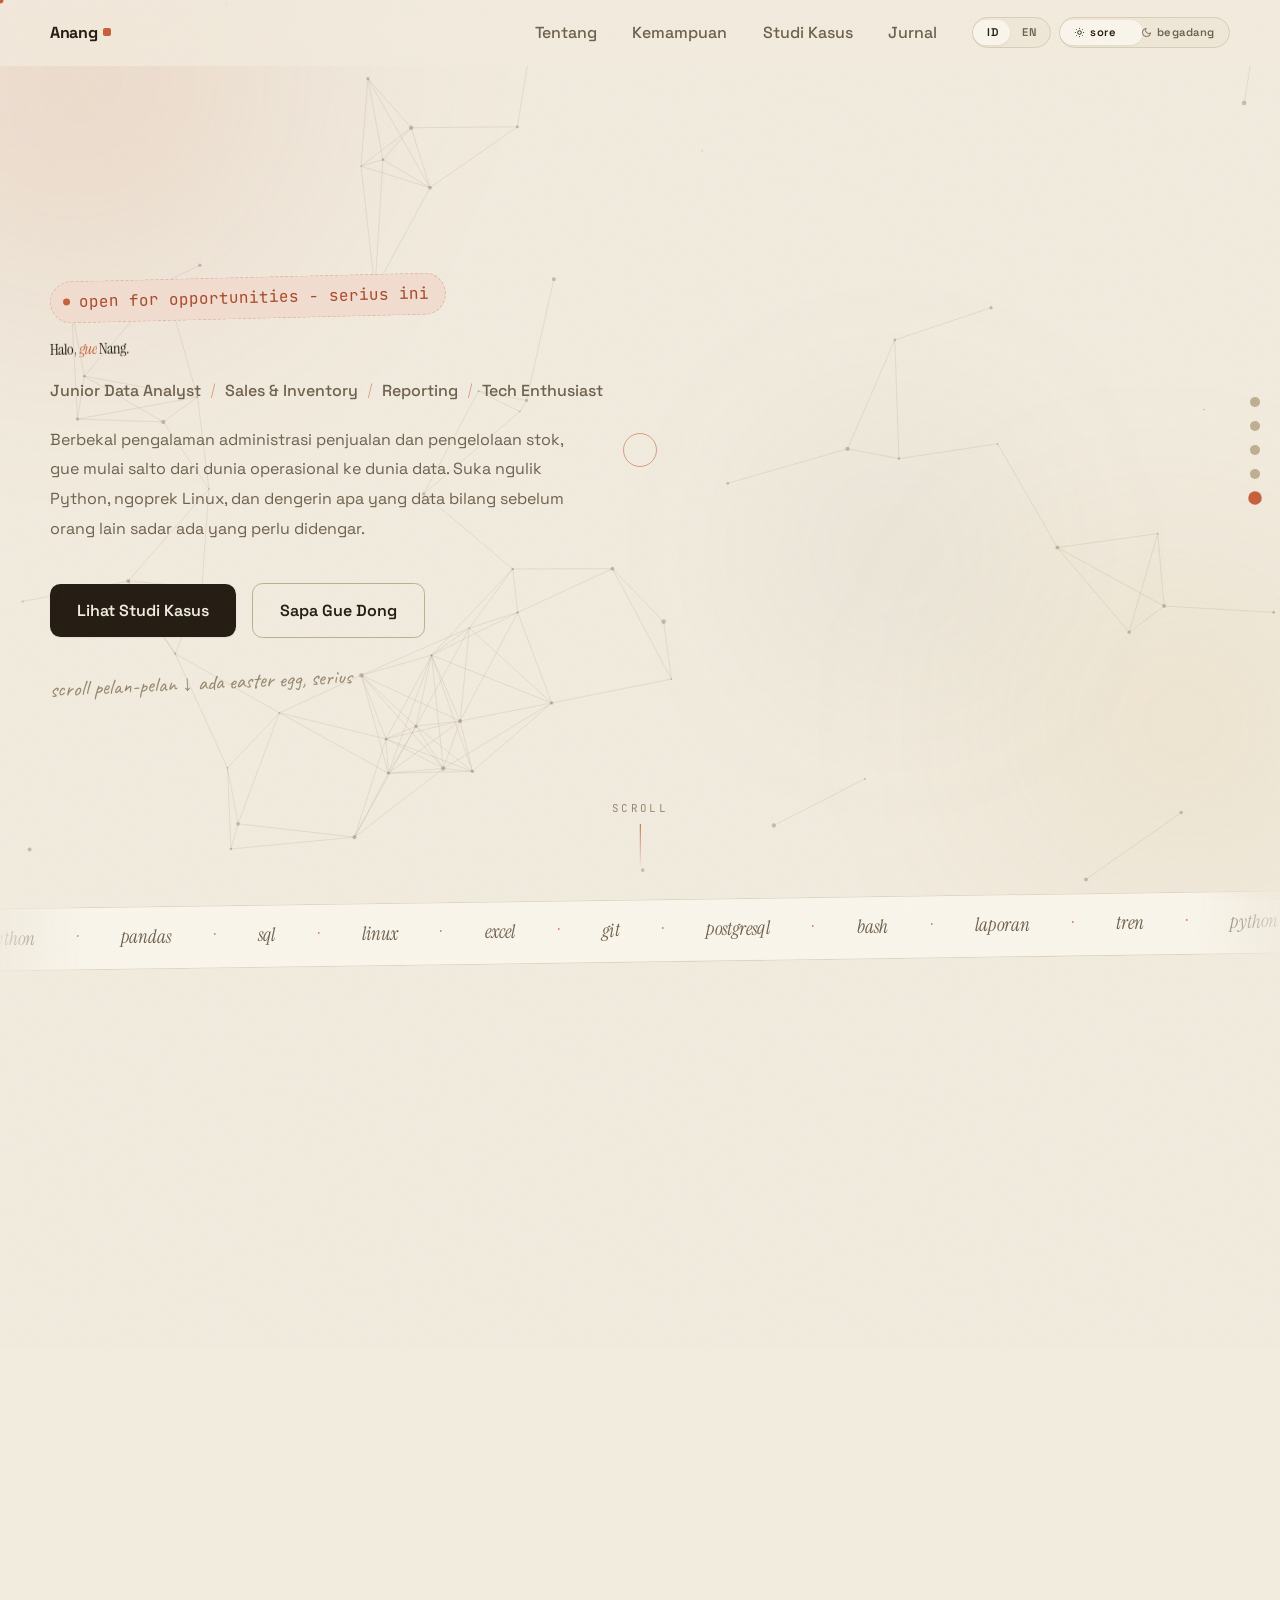
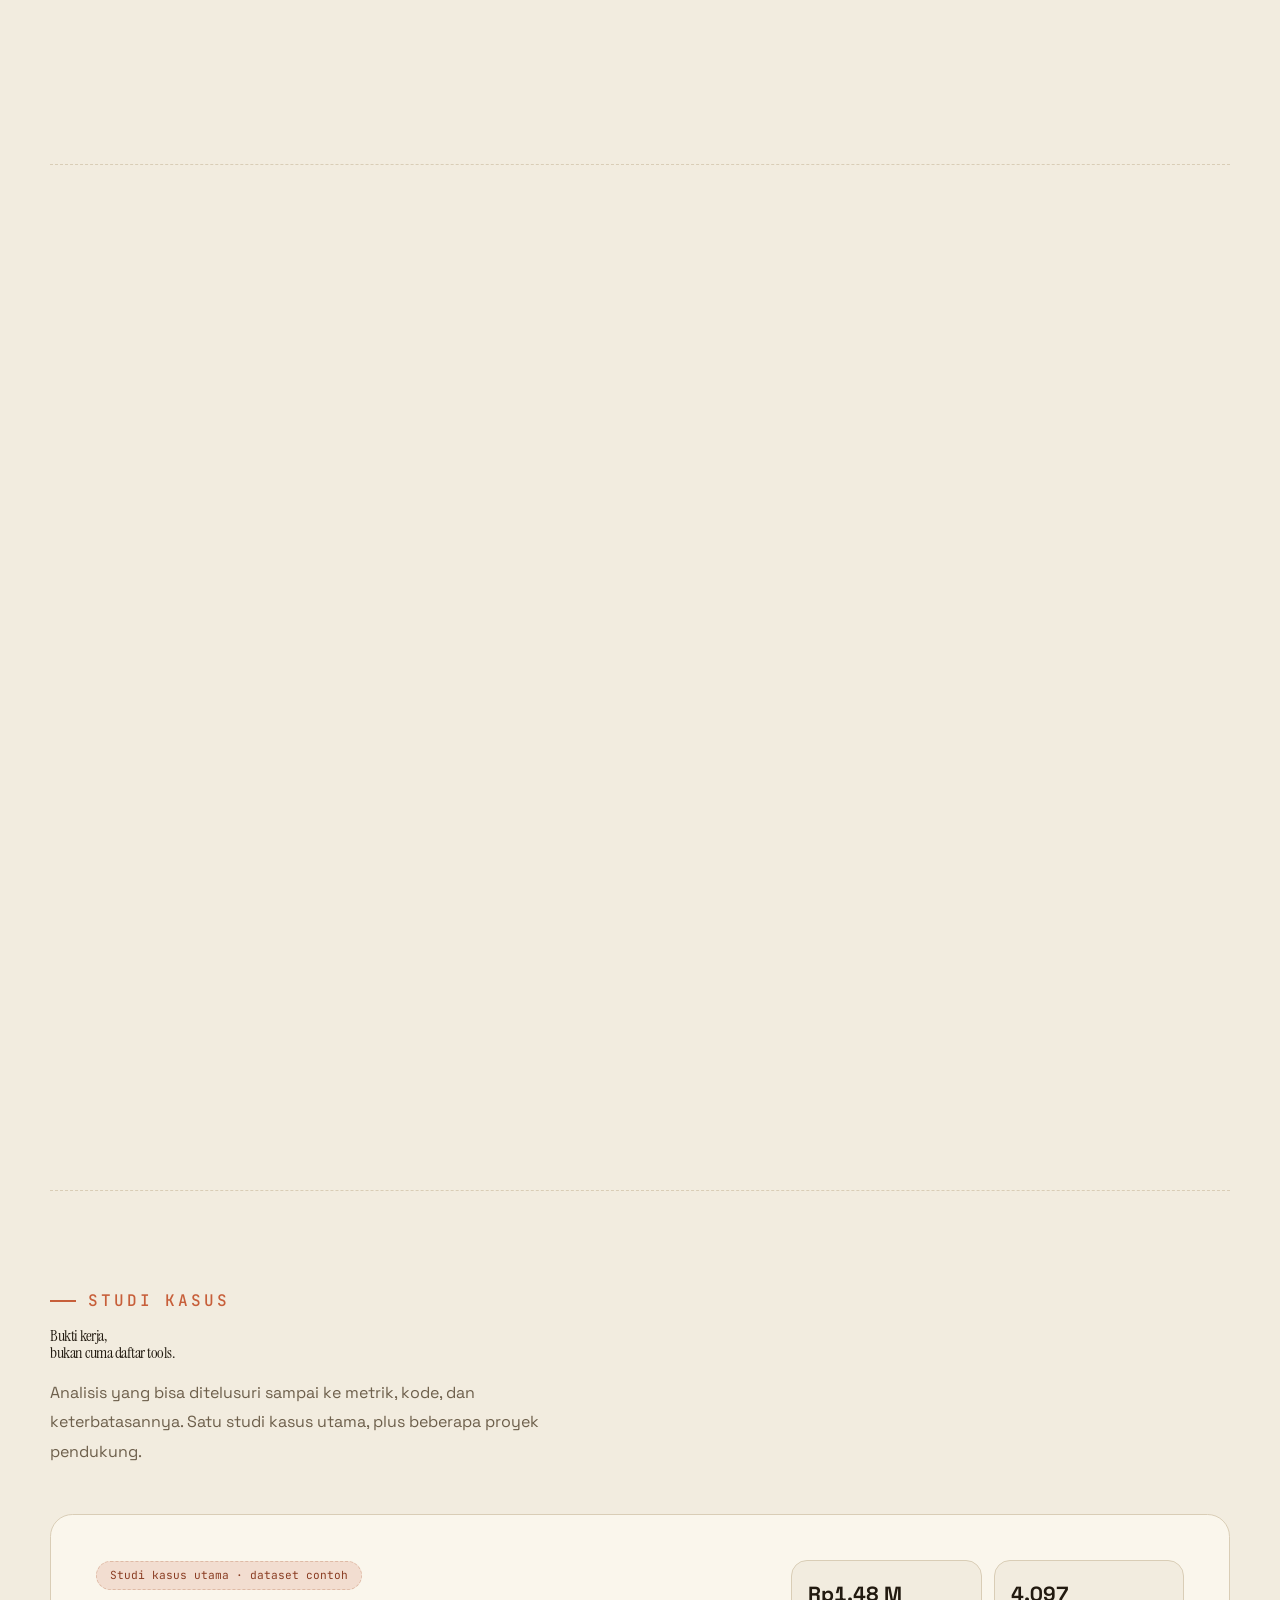
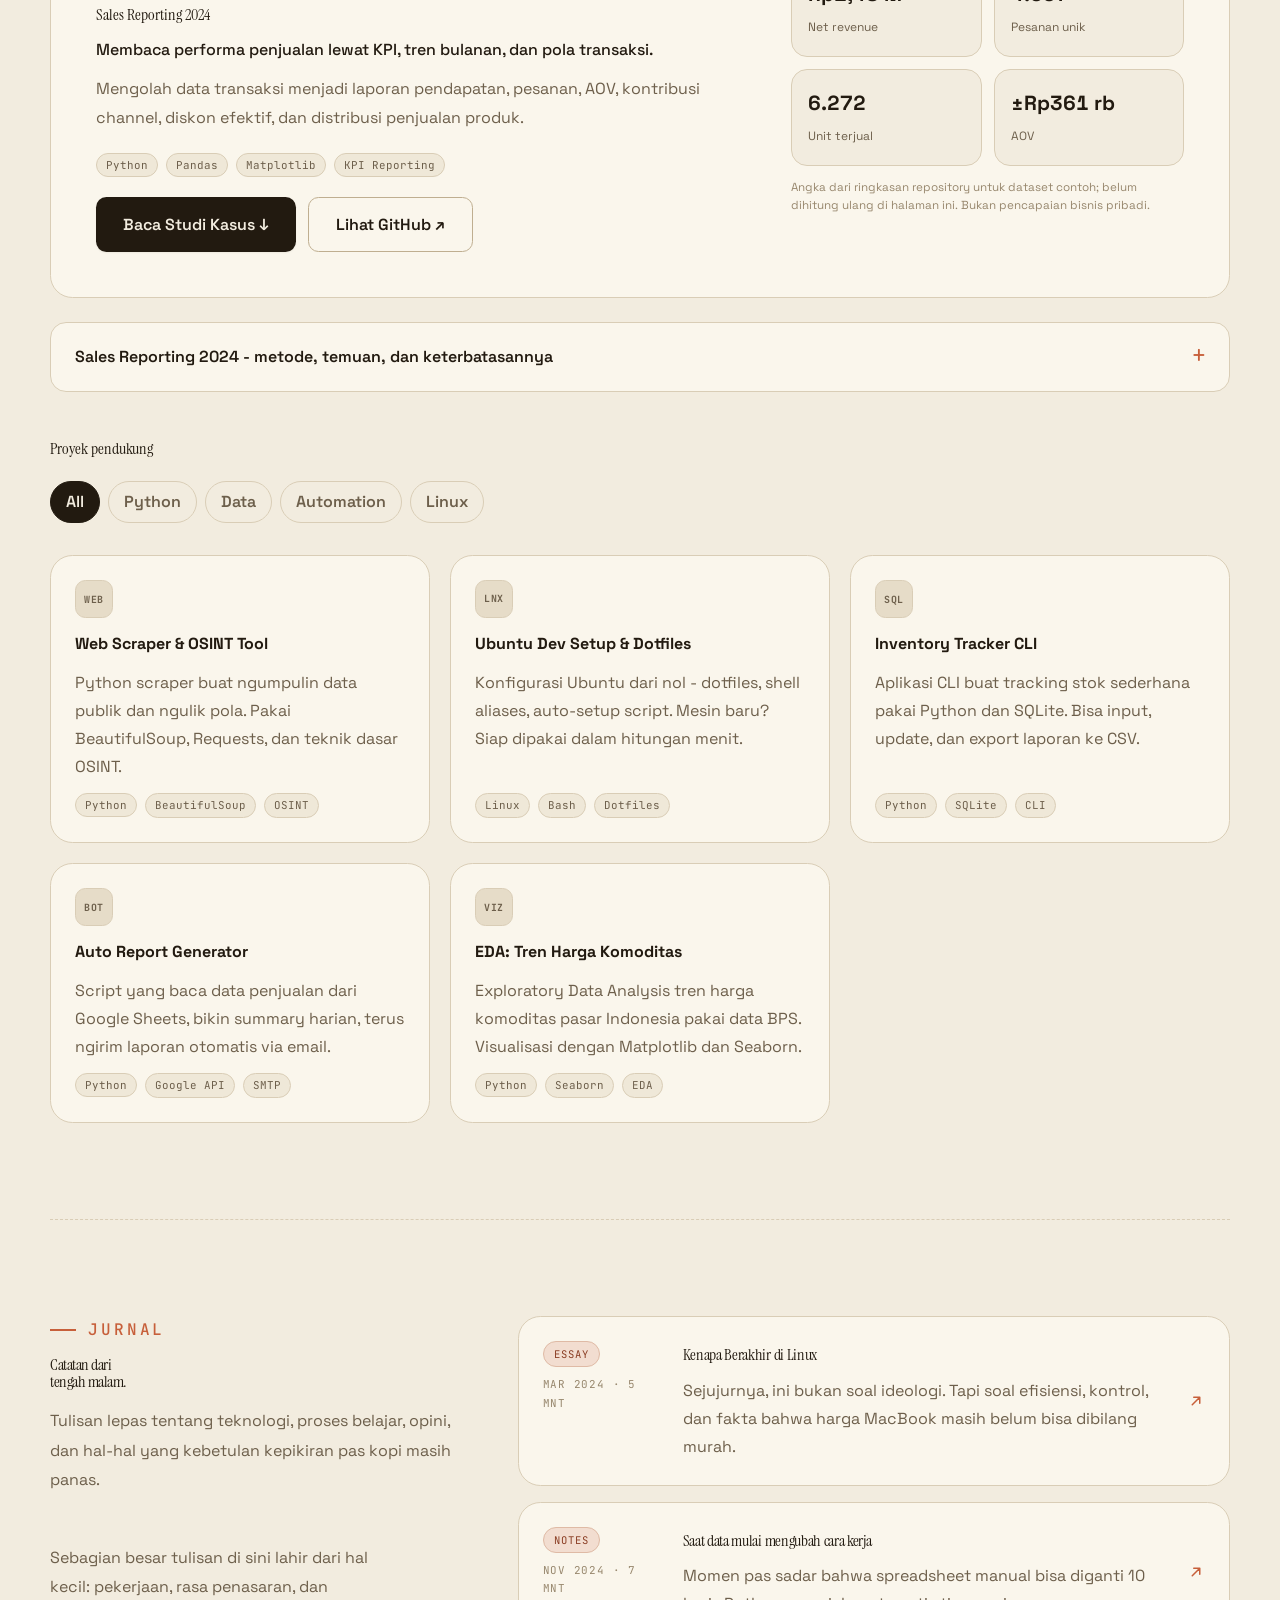
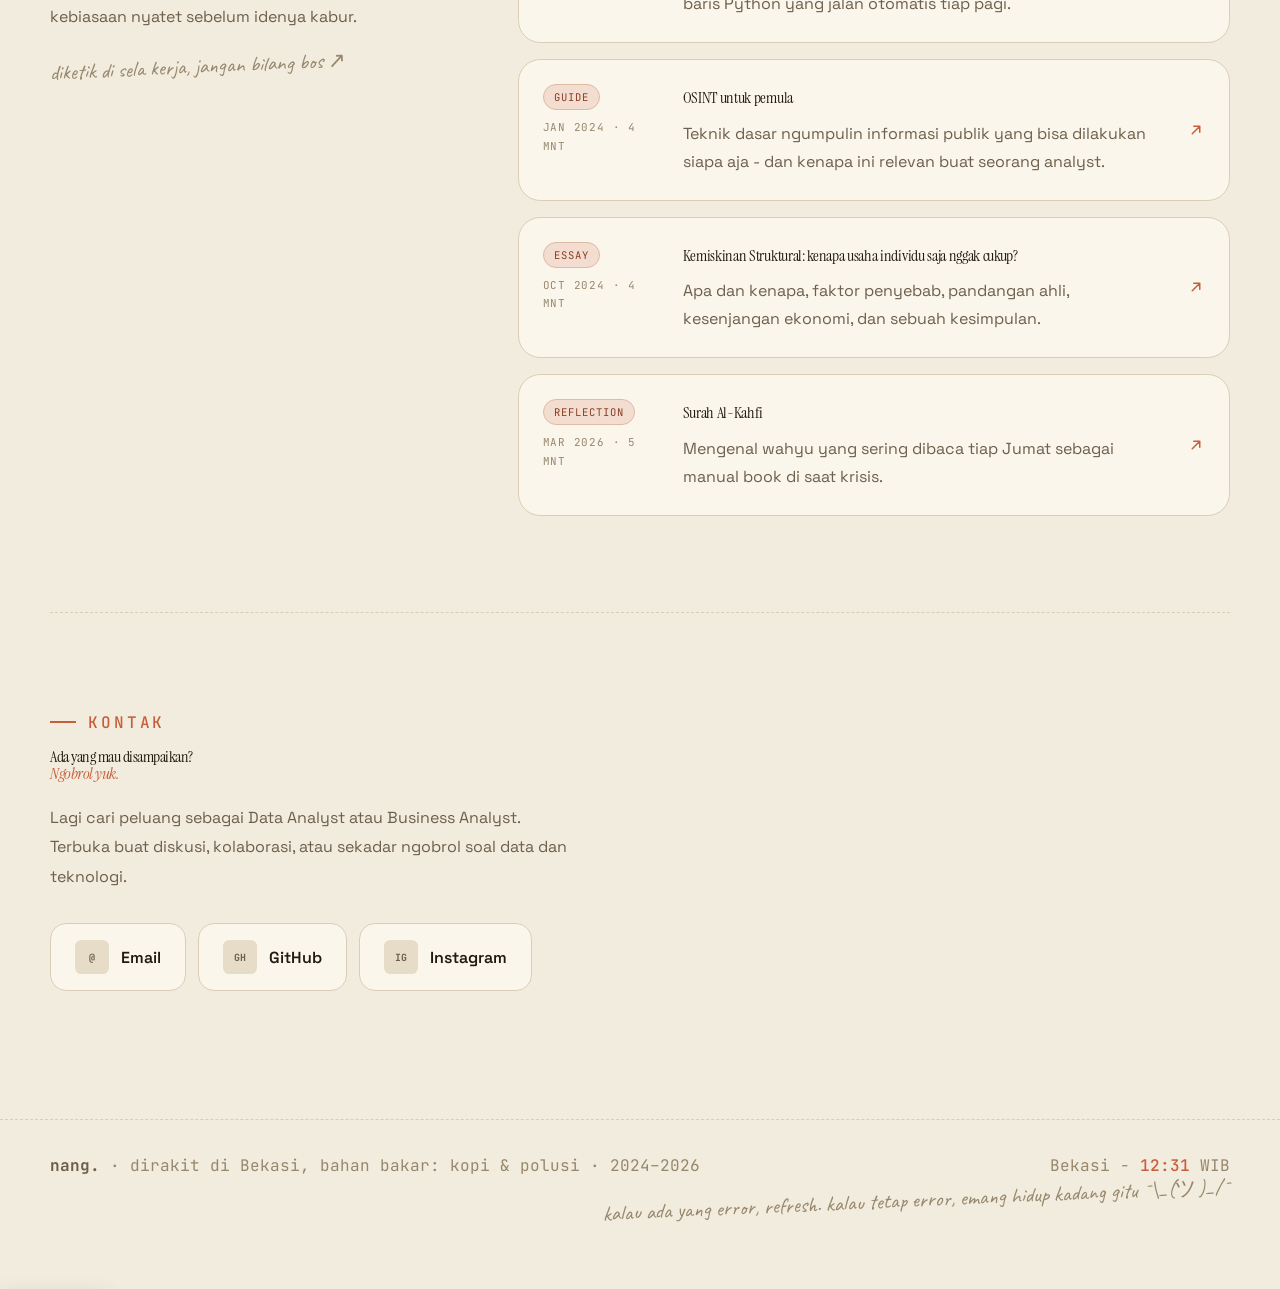
==== commit 44a76ee0: "Update print statement from 'Hello' to 'Goodbye'" ====
--- a/index.html
+++ b/index.html
@@ -7,1241 +7,6 @@
 -->
 
 <!DOCTYPE html>
-<html lang="id" data-theme="sore">
-<head>
-<meta charset="utf-8"/>
-<meta content="width=device-width, initial-scale=1.0" name="viewport"/>
-<title>Nang - Junior Data Analyst · Sales Reporting · Ngoprek Linux</title>
-<script>
-/* biar nggak kedip putih pas load - baca tema tersimpan duluan */
-try{
-  var t = localStorage.getItem('nang-theme');
-  if(t === 'malem' || t === 'sore'){ document.documentElement.dataset.theme = t; }
-}catch(e){}
-</script>
-<link href="https://fonts.googleapis.com" rel="preconnect"/>
-<link crossorigin="" href="https://fonts.gstatic.com" rel="preconnect"/>
-<link href="https://fonts.googleapis.com/css2?family=Instrument+Serif:ital@0;1&family=Space+Grotesk:wght@400;500;600;700&family=JetBrains+Mono:wght@400;500&family=Caveat:wght@500;600&family=Amiri:wght@400;700&display=swap" rel="stylesheet"/>
-<meta content="Dari meja admin ke terminal. Studi kasus sales reporting, kode, dan catatan tengah malam." name="description"/>
-<style>
-/* ===========================================
-   porto v2 - ditulis ulang sambil dengerin
-   playlist lofi jam 1 pagi. jangan dihapus
-   komentar ini, itu melanggar adat.
-   =========================================== */
-
-*,*::before,*::after{margin:0;padding:0;box-sizing:border-box}
-html{scroll-behavior:smooth;scroll-padding-top:80px}
-html:focus-within{scroll-behavior:smooth}
-
-:root{
-  --font-serif:'Instrument Serif',Georgia,serif;
-  --font-sans:'Space Grotesk',system-ui,-apple-system,sans-serif;
-  --font-mono:'JetBrains Mono','Fira Code',monospace;
-  --font-hand:'Caveat',cursive;
-
-  --fs-xs:clamp(.72rem,.68rem+.2vw,.82rem);
-  --fs-sm:clamp(.85rem,.8rem+.3vw,.95rem);
-  --fs-base:clamp(1rem,.95rem+.25vw,1.12rem);
-  --fs-lg:clamp(1.15rem,1rem+.7vw,1.45rem);
-  --fs-xl:clamp(1.5rem,1.15rem+1.5vw,2.3rem);
-  --fs-2xl:clamp(2.1rem,1.3rem+3vw,3.8rem);
-  --fs-hero:clamp(3rem,.6rem+8vw,8rem);
-
-  --s1:.25rem; --s2:.5rem; --s3:.75rem; --s4:1rem; --s5:1.25rem;
-  --s6:1.5rem; --s8:2rem; --s10:2.5rem; --s12:3rem; --s16:4rem; --s24:6rem;
-
-  --r-sm:.4rem; --r-md:.65rem; --r-lg:1rem; --r-xl:1.4rem; --r-full:999px;
-
-  --ease:cubic-bezier(.22,1,.36,1);
-  --ease-spring:cubic-bezier(.34,1.56,.64,1);
-  --dur:.22s;
-
-  --hero-tilt:-1.2deg;
-}
-
-/* ── dua dunia: sore & begadang ─────────────── */
-html[data-theme="sore"]{
-  --bg:#f2ecdf; --bg-soft:#faf6ec; --surface:#efe8d8; --surface-2:#e6dcc8;
-  --border:#d9cdb6; --border-strong:#bfae90; --divider:#e0d5c1;
-  --text:#221a10; --text-muted:#6d5f4b; --text-faint:#97876d;
-  --accent:#c75f3a; --accent-hover:#a94826; --accent-active:#8a3d23;
-  --accent-soft:#f2ddd0; --accent-border:#dfbaa5;
-  --nav-bg:rgba(242,236,223,.78); --nav-bg-stuck:rgba(242,236,223,.94);
-  --shadow-sm:0 1px 2px rgba(34,26,16,.06);
-  --shadow-md:0 6px 24px rgba(34,26,16,.09);
-  --shadow-lg:0 16px 48px rgba(34,26,16,.14);
-  --blob-a:rgba(199,95,58,.16); --blob-b:rgba(212,165,80,.14); --blob-c:rgba(120,140,100,.12);
-  --particle:rgba(120,100,70,.35); --line:rgba(120,100,70,.12);
-  --tt-thumb-x:0%;
-  color-scheme:light;
-}
-html[data-theme="malem"]{
-  --bg:#131009; --bg-soft:#1a1610; --surface:#211b12; --surface-2:#2a2316;
-  --border:#3a3122; --border-strong:#50432d; --divider:#272116;
-  --text:#ede4cf; --text-muted:#a89a7f; --text-faint:#7c6f57;
-  --accent:#e2885a; --accent-hover:#eda277; --accent-active:#c96f3e;
-  --accent-soft:#3a2517; --accent-border:#6c4128;
-  --nav-bg:rgba(19,16,9,.75); --nav-bg-stuck:rgba(19,16,9,.94);
-  --shadow-sm:0 1px 2px rgba(0,0,0,.4);
-  --shadow-md:0 6px 24px rgba(0,0,0,.45);
-  --shadow-lg:0 16px 52px rgba(0,0,0,.55);
-  --blob-a:rgba(226,136,90,.13); --blob-b:rgba(90,110,160,.10); --blob-c:rgba(150,90,140,.09);
-  --particle:rgba(230,200,150,.3); --line:rgba(230,200,150,.08);
-  --tt-thumb-x:calc(100% - 2px);
-  color-scheme:dark;
-}
-
-/* warna-warna utama ikut transisi pas ganti tema */
-body,nav,.section-wrap,footer,.skill-group,.skill-tag,.project-card,.journal-card,
-.kpi,.featured-case,.case-details,.contact-link,.stat-card,.skill-bars-wrap,
-.sf-widget,.dv-pill,.sf-pill,.filter-btn,.btn-ghost,.lang-toggle,.theme-toggle,
-.case-table td,.case-table th,hr{
-  transition:background-color .55s var(--ease),color .55s var(--ease),
-             border-color .55s var(--ease);
-}
-
-body{
-  font-family:var(--font-sans);
-  font-size:var(--fs-base);
-  background:var(--bg);
-  color:var(--text);
-  line-height:1.72;
-  overflow-x:hidden;
-  min-height:100vh;
-}
-::selection{background:var(--accent);color:var(--bg);text-shadow:none}
-img,svg{display:block;max-width:100%}
-a{color:inherit;text-decoration:none}
-button{cursor:pointer;background:none;border:none;font:inherit;color:inherit}
-ul{list-style:none}
-h1,h2,h3{line-height:1.08;text-wrap:balance}
-
-::-webkit-scrollbar{width:5px;height:5px}
-::-webkit-scrollbar-track{background:transparent}
-::-webkit-scrollbar-thumb{background:var(--border-strong);border-radius:3px}
-
-:focus-visible{outline:2px dashed var(--accent);outline-offset:4px;border-radius:var(--r-sm)}
-[hidden]{display:none!important}
-
-.skip-link{position:fixed;top:10px;left:10px;z-index:999;padding:.9rem 1.4rem;
-  background:var(--accent);color:var(--bg);border-radius:var(--r-md);
-  font-weight:600;transform:translateY(-180%);transition:transform var(--dur) var(--ease)}
-.skip-link:focus{transform:none}
-
-/* ── latar yang hidup ───────────────────────── */
-.bg-art{position:fixed;inset:0;z-index:0;overflow:hidden;pointer-events:none}
-.blob{position:absolute;border-radius:50%;filter:blur(90px);will-change:transform}
-.b1{width:44vmax;height:44vmax;top:-14%;left:-10%;background:radial-gradient(circle at 35% 35%,var(--blob-a),transparent 65%);
-    animation:drift1 26s ease-in-out infinite alternate}
-.b2{width:38vmax;height:38vmax;bottom:-12%;right:-8%;background:radial-gradient(circle at 60% 40%,var(--blob-b),transparent 65%);
-    animation:drift2 32s ease-in-out infinite alternate}
-.b3{width:30vmax;height:30vmax;top:40%;left:55%;background:radial-gradient(circle,var(--blob-c),transparent 60%);
-    animation:drift3 38s ease-in-out infinite alternate}
-@keyframes drift1{0%{transform:translate(0,0) scale(1)}100%{transform:translate(9vw,6vh) scale(1.15)}}
-@keyframes drift2{0%{transform:translate(0,0) rotate(0)}100%{transform:translate(-8vw,-7vh) rotate(40deg)}}
-@keyframes drift3{0%{transform:translate(0,0) scale(1)}50%{transform:translate(-6vw,4vh) scale(.85)}100%{transform:translate(3vw,-5vh) scale(1.1)}}
-#starfield{position:absolute;inset:0;width:100%;height:100%}
-
-/* tekstur kertas / film grain, biar nggak kayak hasil render mesin */
-.grain{position:fixed;inset:-50%;z-index:250;pointer-events:none;opacity:.05;
-  background-image:url("data:image/svg+xml,%3Csvg xmlns='http://www.w3.org/2000/svg' width='300' height='300'%3E%3Cfilter id='n'%3E%3CfeTurbulence type='fractalNoise' baseFrequency='.85' numOctaves='2'/%3E%3C/filter%3E%3Crect width='100%25' height='100%25' filter='url(%23n)'/%3E%3C/svg%3E");
-  animation:grain-shift .9s steps(3) infinite}
-@keyframes grain-shift{0%{transform:translate(0,0)}33%{transform:translate(-2%,1%)}66%{transform:translate(1%,-2%)}100%{transform:translate(0,0)}}
-
-main,nav,footer{position:relative;z-index:1}
-
-/* ── progress baca di atas layar ────────────── */
-.scroll-progress{position:fixed;top:0;left:0;z-index:400;height:3px;width:0;
-  background:linear-gradient(90deg,var(--accent),var(--accent-hover));
-  border-radius:0 3px 3px 0;transition:width .12s linear}
-
-/* ── kursor custom (desktop only) ───────────── */
-.cursor-dot,.cursor-ring{position:fixed;top:0;left:0;z-index:900;pointer-events:none;
-  border-radius:50%;transform:translate(-50%,-50%);display:none}
-@media (hover:hover) and (pointer:fine){
-  .cursor-dot,.cursor-ring{display:block}
-  .cursor-dot{width:7px;height:7px;background:var(--accent)}
-  .cursor-ring{width:34px;height:34px;border:1.5px solid var(--accent);opacity:.55;
-    transition:width .25s var(--ease),height .25s var(--ease),opacity .25s var(--ease)}
-  body.cursor-hot .cursor-ring{width:56px;height:56px;opacity:.9}
-  body.cursor-down .cursor-dot{transform:translate(-50%,-50%) scale(1.6)}
-}
-/* kursor bawaan tetap ada - ini cuma aksen, bukan pengganti */
-/* jangan komen ya, gen z juga butuh aksesibilitas */
-
-/* ── navigasi ───────────────────────────────── */
-nav{position:fixed;top:0;left:0;right:0;z-index:100;height:66px;
-  display:flex;align-items:center;padding:0 clamp(1rem,4vw,2.5rem);
-  background:var(--nav-bg);backdrop-filter:blur(18px) saturate(1.3);
-  -webkit-backdrop-filter:blur(18px) saturate(1.3);
-  border-bottom:1px solid transparent;transition:box-shadow var(--dur),background var(--dur)}
-nav.stuck{border-bottom-color:var(--divider);box-shadow:var(--shadow-sm)}
-.nav-inner{width:100%;max-width:1180px;margin:0 auto;display:flex;align-items:center;justify-content:space-between;gap:var(--s4)}
-.nav-logo{font-weight:700;font-size:1rem;letter-spacing:-.02em;position:relative}
-.nav-logo::after{content:"";position:absolute;left:100%;margin-left:6px;top:50%;width:8px;height:8px;
-  background:var(--accent);border-radius:2px;transform:translateY(-50%) rotate(0);
-  animation:logo-spin 6s var(--ease) infinite}
-@keyframes logo-spin{0%,88%{transform:translateY(-50%) rotate(0)}100%{transform:translateY(-50%) rotate(360deg)}}
-.nav-links{display:flex;gap:clamp(1rem,3vw,2.2rem);align-items:center}
-.nav-links a{font-size:var(--fs-sm);font-weight:500;color:var(--text-muted);position:relative}
-.nav-links a::after{content:"";position:absolute;left:0;bottom:-4px;height:2px;width:100%;
-  background:var(--accent);transform:scaleX(0);transform-origin:right;transition:transform .3s var(--ease)}
-.nav-links a:hover::after,.nav-links a.act::after{transform:scaleX(1);transform-origin:left}
-.nav-links a:hover,.nav-links a.act{color:var(--text)}
-.nav-ham{display:none;width:46px;height:46px;flex-direction:column;gap:5px;
-  align-items:center;justify-content:center}
-.nav-ham span{width:22px;height:2px;background:var(--text);border-radius:2px;
-  transition:transform .3s var(--ease),opacity .2s}
-.nav-ham.x span:nth-child(1){transform:translateY(7px) rotate(45deg)}
-.nav-ham.x span:nth-child(2){opacity:0}
-.nav-ham.x span:nth-child(3){transform:translateY(-7px) rotate(-45deg)}
-@media(max-width:820px){
-  .nav-ham{display:flex}
-  .nav-links{position:absolute;top:66px;left:0;right:0;flex-direction:column;gap:0;
-    background:var(--bg-soft);border-bottom:1px solid var(--divider);
-    max-height:0;overflow:hidden;transition:max-height .4s var(--ease);}
-  .nav-links.open{max-height:480px}
-  .nav-links li{width:100%}
-  .nav-links a{display:block;padding:var(--s4)}
-  .nav-links a::after{display:none}
-  .nav-links .tt-lang-wrap{margin:var(--s4)}
-}
-
-/* toggle bahasa & tema: segmen dengan thumb geser */
-.seg-toggle{position:relative;display:flex;background:var(--surface);
-  border:1px solid var(--border);border-radius:var(--r-full);padding:2px;isolation:isolate}
-.seg-thumb{position:absolute;top:2px;bottom:2px;width:calc(50% - 2px);left:0;z-index:-1;
-  background:var(--bg-soft);border-radius:var(--r-full);box-shadow:var(--shadow-sm);
-  transition:transform .35s var(--ease-spring),opacity .3s}
-.seg-toggle[data-active="1"] .seg-thumb{transform:translateX(100%)}
-.seg-toggle button{padding:3px 12px;border-radius:var(--r-full);font-size:.7rem;
-  font-weight:600;letter-spacing:.05em;color:var(--text-muted);
-  transition:color .25s;display:flex;align-items:center;gap:5px}
-.seg-toggle button.on{color:var(--text)}
-.seg-toggle button:hover{color:var(--text)}
-.theme-tg button svg{width:11px;height:11px}
-.tt-lang-wrap{display:flex;gap:var(--s2)}
-
-/* ── titik navigasi di samping (desktop) ────── */
-.dots-nav{position:fixed;right:20px;top:50%;transform:translateY(-50%);z-index:90;
-  display:flex;flex-direction:column;gap:14px}
-.dots-nav a{position:relative;width:10px;height:10px;border-radius:50%;
-  background:var(--border-strong);transition:transform .3s var(--ease-spring),background .3s}
-.dots-nav a:hover{transform:scale(1.5)}
-.dots-nav a.act{background:var(--accent);transform:scale(1.35)}
-.dots-nav a::before{content:attr(data-tip);position:absolute;right:22px;top:50%;
-  transform:translateY(-50%) translateX(6px);white-space:nowrap;
-  font-family:var(--font-hand);font-size:1.05rem;color:var(--text-muted);
-  background:var(--bg-soft);border:1px solid var(--border);border-radius:var(--r-md);
-  padding:1px 10px;opacity:0;pointer-events:none;transition:opacity .2s,transform .25s var(--ease)}
-.dots-nav a:hover::before{opacity:1;transform:translateY(-50%) translateX(0)}
-@media(max-width:1140px){.dots-nav{display:none}}
-
-/* ── HERO ───────────────────────────────────── */
-#hero{min-height:100svh;display:flex;align-items:center;position:relative;
-  padding:clamp(96px,12vw,140px) clamp(1rem,5vw,3rem) var(--s16)}
-.hero-inner{width:100%;max-width:1180px;margin:0 auto;position:relative}
-.hero-tag{display:inline-flex;align-items:center;gap:9px;padding:6px 16px 6px 12px;
-  background:var(--accent-soft);border:1px dashed var(--accent-border);
-  border-radius:var(--r-full);font-family:var(--font-mono);font-size:var(--fs-xs);
-  color:var(--accent-hover);transform:rotate(-1.4deg);margin-bottom:var(--s6)}
-.hero-tag .dot{width:7px;height:7px;background:var(--accent);border-radius:50%;
-  animation:heartbeat 2.2s ease-in-out infinite}
-@keyframes heartbeat{0%,100%{transform:scale(1)}14%{transform:scale(1.65)}28%{transform:scale(1)}42%{transform:scale(1.3)}56%{transform:scale(1)}}
-.hero-name{font-family:var(--font-serif);font-weight:400;font-size:var(--fs-hero);
-  letter-spacing:-.035em;line-height:.92;margin:0 0 var(--s5);
-  transform:rotate(var(--hero-tilt));transform-origin:left center}
-.hero-name .word{display:inline-block;overflow:hidden;vertical-align:bottom}
-.hero-name .word>i{display:inline-block;font-style:normal;
-  transform:translateY(110%);animation:word-up .9s var(--ease) forwards}
-.hero-name .word:nth-child(2)>i{animation-delay:.1s;font-style:italic;color:var(--accent)}
-.hero-name .word:nth-child(3)>i{animation-delay:.2s}
-@keyframes word-up{to{transform:translateY(0)}}
-.hero-sub{display:flex;flex-wrap:wrap;gap:10px;align-items:center;font-size:var(--fs-lg);
-  color:var(--text-muted);margin-bottom:var(--s5);font-weight:500}
-.hero-sub .slash{color:var(--accent);font-family:var(--font-serif)}
-.hero-desc{max-width:54ch;color:var(--text-muted);line-height:1.85;margin-bottom:var(--s10)}
-.hero-ctas{display:flex;gap:var(--s4);flex-wrap:wrap;align-items:center}
-.hand-note{font-family:var(--font-hand);font-size:1.35rem;color:var(--text-faint);
-  line-height:1.2;transform:rotate(-2.5deg)}
-.hero-note{margin-top:var(--s8);display:inline-block}
-
-/* pita berjalan - marquee skill */
-.marquee{overflow:hidden;border-top:1px solid var(--divider);border-bottom:1px solid var(--divider);
-  padding:14px 0;transform:rotate(-.8deg) scale(1.02);background:var(--bg-soft);
-  mask-image:linear-gradient(90deg,transparent,#000 8%,#000 92%,transparent)}
-.marquee-track{display:flex;gap:2.6rem;width:max-content;animation:marquee 26s linear infinite}
-.marquee:hover .marquee-track{animation-play-state:paused}
-.marquee-track span{font-family:var(--font-serif);font-style:italic;font-size:1.15rem;
-  color:var(--text-muted);white-space:nowrap}
-.marquee-track b{color:var(--accent);font-weight:400;font-family:var(--font-serif);font-style:normal}
-@keyframes marquee{to{transform:translateX(-50%)}}
-
-/* hint scroll di pojok bawah hero */
-.scroll-hint{position:absolute;bottom:2rem;left:50%;transform:translateX(-50%);
-  font-family:var(--font-mono);font-size:.68rem;letter-spacing:.22em;color:var(--text-faint);
-  display:flex;flex-direction:column;align-items:center;gap:6px}
-.scroll-hint::after{content:"";width:1px;height:44px;background:linear-gradient(var(--accent),transparent);
-  animation:drip 1.8s var(--ease) infinite}
-@keyframes drip{0%{transform:scaleY(0);transform-origin:top}55%{transform:scaleY(1);transform-origin:top}56%{transform-origin:bottom}100%{transform:scaleY(0);transform-origin:bottom}}
-@media(max-width:640px){.scroll-hint{display:none}}
-
-/* ── tombol & label ─────────────────────────── */
-.btn{display:inline-flex;align-items:center;gap:9px;padding:.8rem 1.7rem;
-  border-radius:var(--r-md);font-size:var(--fs-sm);font-weight:600;position:relative;
-  transition:transform .25s var(--ease-spring),background .25s,border-color .25s,color .25s,box-shadow .25s;
-  will-change:transform}
-.btn-solid{background:var(--text);color:var(--bg);box-shadow:var(--shadow-sm)}
-.btn-solid:hover{background:var(--accent);color:#fff;box-shadow:var(--shadow-md)}
-.btn-line{background:transparent;color:var(--text);border:1.5px solid var(--border-strong)}
-.btn-line:hover{border-color:var(--accent);color:var(--accent)}
-.btn-text{color:var(--accent);padding:0;font-weight:600;font-size:var(--fs-sm);gap:6px}
-.btn-text>*{transition:transform .25s var(--ease)}
-.btn-text:hover svg{transform:translateX(4px)}
-.sec-label{font-family:var(--font-mono);font-size:var(--fs-xs);font-weight:500;
-  color:var(--accent);letter-spacing:.18em;text-transform:uppercase;
-  display:flex;align-items:center;gap:12px;margin-bottom:var(--s3)}
-.sec-label::before{content:"";width:26px;height:2px;background:var(--accent);flex-shrink:0}
-.sec-title{font-family:var(--font-serif);font-weight:400;font-size:var(--fs-2xl);
-  letter-spacing:-.03em;margin-bottom:var(--s4)}
-.sec-desc{color:var(--text-muted);max-width:54ch;line-height:1.85;margin-bottom:var(--s12)}
-
-.sec-pad{padding:clamp(var(--s16),9vw,var(--s24)) clamp(1rem,5vw,3rem)}
-.sec-in{max-width:1180px;margin:0 auto}
-.hr-soft{max-width:1180px;margin:0 auto;padding:0 clamp(1rem,5vw,3rem)}
-.hr-soft hr{border:none;border-top:1px dashed var(--border)}
-
-/* ── reveal saat scroll ─────────────────────── */
-.rv{opacity:0;transform:translateY(26px) rotate(.4deg);
-  transition:opacity .7s var(--ease),transform .7s var(--ease);
-  transition-delay:var(--d,0s)}
-.rv.on{opacity:1;transform:none}
-.rv-clip{opacity:0;clip-path:inset(0 100% 0 0);
-  transition:clip-path .8s var(--ease),opacity .5s;transition-delay:var(--d,0s)}
-.rv-clip.on{opacity:1;clip-path:inset(0 0 0 0)}
-.rv-pop{opacity:0;transform:scale(.86);
-  transition:opacity .5s var(--ease),transform .6s var(--ease-spring);transition-delay:var(--d,0s)}
-.rv-pop.on{opacity:1;transform:scale(1)}
-
-/* ── TENTANG ────────────────────────────────── */
-.about-grid{display:grid;grid-template-columns:1.05fr .95fr;gap:clamp(var(--s10),6vw,var(--s24));align-items:start}
-@media(max-width:860px){.about-grid{grid-template-columns:1fr}}
-
-/* terminal yang bohongan tapi meyakinkan */
-.term{background:#181409;border:1px solid #2e2718;border-radius:var(--r-xl);
-  overflow:hidden;box-shadow:var(--shadow-lg),0 0 0 1px rgba(255,255,255,.03) inset;
-  transform:rotate(.5deg);transition:transform .4s var(--ease)}
-.term:hover{transform:rotate(0) translateY(-3px)}
-.term-head{display:flex;align-items:center;gap:8px;padding:var(--s4) var(--s5);
-  background:rgba(255,255,255,.04);border-bottom:1px solid rgba(255,255,255,.07)}
-.term-head i{width:11px;height:11px;border-radius:50%;display:block}
-.term-head i:nth-child(1){background:#ff5f57}
-.term-head i:nth-child(2){background:#febc2e}
-.term-head i:nth-child(3){background:#28c840}
-.term-title{margin:auto;font-family:var(--font-mono);font-size:.7rem;color:rgba(237,228,207,.35);letter-spacing:.06em}
-.term-body{padding:var(--s5) var(--s6);font-family:var(--font-mono);font-size:.8rem;
-  line-height:1.95;color:rgba(237,228,207,.6);min-height:280px}
-.term-body .p{color:#e2885a}
-.term-body .c{color:rgba(237,228,207,.92)}
-.term-body .o{display:block;padding-left:1.1rem;opacity:0;transform:translateX(-6px);
-  transition:opacity .3s,transform .3s}
-.term-body .o.show{opacity:1;transform:none}
-.term-body .o b{color:#9fc98f;font-weight:500}
-.term-body .dim{color:rgba(237,228,207,.35)}
-.caret{display:inline-block;width:8px;height:14px;background:#e2885a;vertical-align:-2px;
-  animation:caret-blink 1.05s steps(1) infinite}
-@keyframes caret-blink{50%{opacity:0}}
-
-/* kartu pengalaman: lusuh, ditempel-tempel */
-.stats{display:grid;grid-template-columns:1fr 1fr;gap:var(--s3);margin-top:var(--s5)}
-.stat{background:var(--bg-soft);border:1px solid var(--border);border-radius:var(--r-lg);
-  padding:var(--s5) var(--s4);text-align:center;position:relative;
-  transition:transform .35s var(--ease-spring),box-shadow .35s,border-color .3s}
-.stat:nth-child(odd){transform:rotate(-1deg)}
-.stat:nth-child(even){transform:rotate(1.2deg) translateY(4px)}
-.stat:hover{transform:rotate(0) translateY(-4px) scale(1.03);box-shadow:var(--shadow-md);border-color:var(--accent-border);z-index:2}
-.stat b{display:block;font-family:var(--font-serif);font-weight:400;
-  font-size:clamp(1.4rem,2.6vw,1.9rem);color:var(--text)}
-.stat span{font-size:var(--fs-xs);color:var(--text-muted)}
-.about-story{color:var(--text-muted);line-height:1.9;margin-bottom:var(--s5)}
-.about-story strong{color:var(--text)}
-.koditag{display:inline-block;padding:1px 8px;background:var(--accent-soft);
-  border:1px solid var(--accent-border);border-radius:var(--r-sm);
-  color:var(--accent-active);font-family:var(--font-mono);font-size:.82em;
-  transition:transform .2s var(--ease-spring)}
-.koditag:hover{transform:rotate(-3deg) scale(1.06)}
-
-/* ── KEMAMPUAN ──────────────────────────────── */
-.skills-grid{display:grid;grid-template-columns:repeat(auto-fit,minmax(min(100%,270px),1fr));gap:var(--s4)}
-.sk-card{background:var(--bg-soft);border:1px solid var(--border);border-radius:var(--r-lg);
-  padding:var(--s6);position:relative;overflow:hidden;
-  transition:transform .35s var(--ease-spring),box-shadow .35s,border-color .3s}
-.sk-card::before{content:attr(data-idx);position:absolute;top:var(--s4);right:var(--s5);
-  font-family:var(--font-serif);font-style:italic;font-size:2.6rem;color:var(--border);
-  transition:color .3s,transform .4s var(--ease-spring)}
-.sk-card:hover{transform:translateY(-5px) rotate(-.6deg);box-shadow:var(--shadow-md);border-color:var(--border-strong)}
-.sk-card:hover::before{color:var(--accent);transform:rotate(-8deg) scale(1.1)}
-.sk-name{font-weight:600;font-size:var(--fs-sm);margin-bottom:var(--s4)}
-.sk-tags{display:flex;flex-wrap:wrap;gap:var(--s2)}
-.sk-tag{padding:3px 11px;background:var(--surface);border:1px solid var(--border);
-  border-radius:var(--r-full);font-family:var(--font-mono);font-size:var(--fs-xs);
-  color:var(--text-muted);transition:transform .2s var(--ease-spring),border-color .2s,color .2s,background .2s}
-.sk-tag:hover{border-color:var(--accent-border);color:var(--accent-hover);background:var(--accent-soft)}
-.sk-card.learn .sk-tag{border-style:dashed}
-
-/* panel kanan: kemampuan dalam praktik */
-.skills-wrap{display:grid;grid-template-columns:1fr 360px;gap:clamp(var(--s8),5vw,var(--s16));align-items:start}
-@media(max-width:960px){.skills-wrap{grid-template-columns:1fr}}
-.ev-box{background:var(--bg-soft);border:1px solid var(--border);border-radius:var(--r-xl);
-  padding:var(--s6);position:sticky;top:90px}
-@media(max-width:960px){.ev-box{position:static}}
-.ev-title{font-family:var(--font-mono);font-size:var(--fs-xs);letter-spacing:.12em;
-  text-transform:uppercase;color:var(--text-faint);margin-bottom:var(--s5)}
-.ev-item{padding:var(--s4) 0;border-bottom:1px dashed var(--divider)}
-.ev-item:last-of-type{border-bottom:none}
-.ev-item b{font-size:var(--fs-sm);font-weight:600;display:block;margin-bottom:2px}
-.ev-item p{font-size:.85rem;color:var(--text-muted);line-height:1.6}
-
-/* ── STUDI KASUS ────────────────────────────── */
-.feat{display:grid;grid-template-columns:minmax(0,1.25fr) minmax(0,.75fr);
-  gap:clamp(var(--s6),4vw,var(--s10));padding:clamp(1.5rem,4vw,2.8rem);
-  background:var(--bg-soft);border:1px solid var(--border);border-radius:var(--r-xl);
-  margin-bottom:var(--s6);position:relative;overflow:hidden;
-  transition:box-shadow .4s,border-color .3s}
-.feat:hover{box-shadow:var(--shadow-lg);border-color:var(--border-strong)}
-@media(max-width:860px){.feat{grid-template-columns:1fr}}
-.feat-badge{display:inline-block;padding:4px 13px;border:1px dashed var(--accent-border);
-  border-radius:var(--r-full);background:var(--accent-soft);color:var(--accent-active);
-  font-family:var(--font-mono);font-size:.7rem;margin-bottom:var(--s4)}
-.feat-title{font-family:var(--font-serif);font-weight:400;font-size:var(--fs-xl);margin-bottom:var(--s3)}
-.feat-sub{font-size:var(--fs-lg);font-weight:500;margin-bottom:var(--s3)}
-.feat-desc{color:var(--text-muted);font-size:var(--fs-sm);line-height:1.8;margin-bottom:var(--s5)}
-.feat-actions{display:flex;flex-wrap:wrap;gap:var(--s3);margin-top:var(--s5)}
-.tagrow{display:flex;flex-wrap:wrap;gap:var(--s2)}
-.ptag{padding:2px 9px;border-radius:var(--r-full);font-family:var(--font-mono);
-  font-size:.68rem;background:var(--surface);border:1px solid var(--border);color:var(--text-muted)}
-.feat-kpis{display:grid;grid-template-columns:1fr 1fr;gap:var(--s3);align-content:start}
-.kpi{background:var(--bg);border:1px solid var(--border);border-radius:var(--r-lg);
-  padding:var(--s4);transition:transform .3s var(--ease-spring),border-color .3s}
-.kpi:hover{transform:translateY(-3px);border-color:var(--accent-border)}
-.kpi b{display:block;font-size:clamp(1rem,1.6vw,1.3rem);font-weight:700;font-variant-numeric:tabular-nums}
-.kpi span{font-size:.75rem;color:var(--text-muted)}
-.kpi-note{grid-column:1/-1;font-size:.73rem;color:var(--text-faint);line-height:1.6}
-
-/* detail kasus: accordion yang smooth */
-.case{border:1px solid var(--border);border-radius:var(--r-lg);background:var(--bg-soft);
-  margin-bottom:var(--s12);scroll-margin-top:90px;overflow:hidden}
-.case summary{cursor:pointer;padding:var(--s5) var(--s6);font-weight:600;font-size:var(--fs-sm);
-  list-style:none;display:flex;align-items:center;justify-content:space-between;gap:var(--s4)}
-.case summary::-webkit-details-marker{display:none}
-.case summary::after{content:"+";font-family:var(--font-serif);font-size:1.5rem;line-height:1;
-  color:var(--accent);transition:transform .35s var(--ease-spring)}
-.case[open] summary::after{transform:rotate(45deg)}
-.case[open] summary{border-bottom:1px dashed var(--divider)}
-.case summary:hover{color:var(--accent)}
-.case-body{padding:clamp(1rem,3vw,2rem);color:var(--text-muted);font-size:var(--fs-sm)}
-.case-body h4{color:var(--text);font-size:1.02rem;margin:0 0 var(--s3)}
-.case-body > h4{margin-top:var(--s6)}
-.case-2col{display:grid;grid-template-columns:1fr 1fr;gap:var(--s8)}
-@media(max-width:860px){.case-2col{grid-template-columns:1fr}}
-.case-list{list-style:disc;padding-left:1.3rem}
-ol.case-list{list-style:decimal}
-.case-list li{margin-bottom:.55rem}
-.case-warn{padding:var(--s4);background:var(--accent-soft);border-left:3px solid var(--accent);
-  border-radius:0 var(--r-md) var(--r-md) 0;margin-top:var(--s4)}
-.t-scroll{overflow-x:auto}
-.case-table{border-collapse:collapse;width:100%;font-size:.84rem}
-.case-table caption{text-align:left;padding-bottom:var(--s3);color:var(--text-faint)}
-.case-table td,.case-table th{text-align:left;padding:10px 12px;border-bottom:1px solid var(--divider)}
-.case-table thead th{color:var(--text)}
-
-/* proyek pendukung + filter */
-.others-t{font-family:var(--font-serif);font-weight:400;font-size:var(--fs-xl);margin-bottom:var(--s6)}
-.filters{display:flex;gap:var(--s2);flex-wrap:wrap;margin-bottom:var(--s8)}
-.f-btn{padding:6px 15px;border:1px solid var(--border);border-radius:var(--r-full);
-  font-size:var(--fs-xs);font-weight:600;color:var(--text-muted);
-  transition:all .25s var(--ease)}
-.f-btn:hover{border-color:var(--accent-border);color:var(--accent);transform:translateY(-2px)}
-.f-btn.on{background:var(--text);color:var(--bg);border-color:var(--text)}
-.p-grid{display:grid;grid-template-columns:repeat(auto-fit,minmax(min(100%,290px),1fr));gap:var(--s5)}
-.p-card{background:var(--bg-soft);border:1px solid var(--border);border-radius:var(--r-xl);
-  padding:var(--s6);display:flex;flex-direction:column;gap:var(--s3);
-  transition:transform .4s var(--ease-spring),box-shadow .4s,border-color .3s,opacity .3s;
-  transform-style:preserve-3d;position:relative}
-.p-card.gone{display:none}
-.p-card.hide-anim{opacity:0;transform:scale(.92)}
-.p-icon{width:38px;height:38px;background:var(--surface-2);border:1px solid var(--border);
-  border-radius:var(--r-md);display:grid;place-items:center;font-family:var(--font-mono);
-  font-size:.62rem;font-weight:700;color:var(--text-muted);letter-spacing:.05em;
-  transition:transform .4s var(--ease-spring),background .3s,color .3s}
-.p-card:hover .p-icon{transform:rotate(-8deg) scale(1.08);background:var(--accent);color:#fff}
-.p-name{font-weight:700;font-size:var(--fs-sm)}
-.p-desc{font-size:var(--fs-xs);color:var(--text-muted);line-height:1.75;flex-grow:1}
-
-/* ── JURNAL ─────────────────────────────────── */
-.jrn-wrap{display:grid;grid-template-columns:minmax(0,.85fr) minmax(0,1.5fr);
-  gap:clamp(var(--s8),5vw,var(--s16));align-items:start}
-@media(max-width:960px){.jrn-wrap{grid-template-columns:1fr}}
-.jrn-side{position:sticky;top:92px}
-@media(max-width:960px){.jrn-side{position:static}}
-.jrn-note{max-width:34ch;font-size:var(--fs-sm);color:var(--text-muted);line-height:1.85;margin-top:var(--s4)}
-.jrn-list{display:grid;gap:var(--s4)}
-.j-card{display:grid;grid-template-columns:120px minmax(0,1fr) auto;gap:var(--s5);
-  align-items:start;background:var(--bg-soft);border:1px solid var(--border);
-  border-radius:var(--r-xl);padding:var(--s6);color:inherit;position:relative;
-  transition:transform .35s var(--ease),box-shadow .35s,border-color .3s}
-.j-card:hover{transform:translateX(6px);box-shadow:var(--shadow-md);border-color:var(--border-strong)}
-.j-card:nth-child(odd):hover{transform:translateX(6px) rotate(-.4deg)}
-.j-meta{display:flex;flex-direction:column;gap:var(--s2)}
-.j-chip{width:fit-content;padding:3px 10px;border-radius:var(--r-full);
-  background:var(--accent-soft);border:1px solid var(--accent-border);
-  font-family:var(--font-mono);font-size:.66rem;color:var(--accent-active);
-  letter-spacing:.1em;text-transform:uppercase}
-.j-date{font-family:var(--font-mono);font-size:.68rem;color:var(--text-faint);letter-spacing:.07em;line-height:1.7}
-.j-title{font-family:var(--font-serif);font-weight:400;font-size:clamp(1.25rem,1.1rem+.7vw,1.75rem);
-  letter-spacing:-.02em;margin-bottom:var(--s2);transition:color .25s}
-.j-card:hover .j-title{color:var(--accent-hover)}
-.j-exc{font-size:var(--fs-sm);color:var(--text-muted);line-height:1.75;max-width:58ch}
-.j-arrow{align-self:center;color:var(--accent);transition:transform .3s var(--ease-spring)}
-.j-card:hover .j-arrow{transform:translateX(6px) rotate(-8deg)}
-@media(max-width:720px){.j-card{grid-template-columns:1fr;gap:var(--s3)} .j-arrow{display:none}}
-
-/* ── KONTAK ─────────────────────────────────── */
-.contact-title{font-family:var(--font-serif);font-weight:400;font-size:var(--fs-2xl);
-  letter-spacing:-.03em;margin-bottom:var(--s5)}
-.contact-title em{color:var(--accent);font-style:italic}
-.contact-desc{color:var(--text-muted);max-width:52ch;line-height:1.85;margin-bottom:var(--s8)}
-.contact-links{display:flex;gap:var(--s3);flex-wrap:wrap}
-.c-link{display:inline-flex;align-items:center;gap:var(--s3);padding:var(--s4) var(--s6);
-  background:var(--bg-soft);border:1px solid var(--border);border-radius:var(--r-lg);
-  font-size:var(--fs-sm);font-weight:600;
-  transition:transform .3s var(--ease-spring),box-shadow .3s,border-color .3s}
-.c-link:hover{transform:translateY(-3px) rotate(-1deg);box-shadow:var(--shadow-md);border-color:var(--accent-border)}
-.c-ico{width:34px;height:34px;background:var(--surface-2);border-radius:var(--r-sm);
-  display:grid;place-items:center;font-family:var(--font-mono);font-size:.62rem;font-weight:700;
-  color:var(--text-muted);transition:background .3s,color .3s,transform .35s var(--ease-spring)}
-.c-link:hover .c-ico{background:var(--accent-soft);color:var(--accent);transform:rotate(-10deg)}
-
-/* ── FOOTER ─────────────────────────────────── */
-footer{border-top:1px dashed var(--border);padding:var(--s8) clamp(1rem,5vw,3rem) var(--s16);margin-top:var(--s8)}
-.f-inner{max-width:1180px;margin:0 auto;display:flex;flex-wrap:wrap;gap:var(--s3);
-  align-items:center;justify-content:space-between}
-.f-copy{font-family:var(--font-mono);font-size:var(--fs-xs);color:var(--text-faint)}
-.f-copy b{color:var(--text-muted)}
-.f-clock{font-family:var(--font-mono);font-size:var(--fs-xs);color:var(--text-faint)}
-.f-clock b{color:var(--accent);font-weight:500}
-
-/* ── WIDGET AYAT (kanan bawah) ──────────────── */
-.dv{position:fixed;bottom:var(--s6);right:var(--s6);z-index:200;width:min(290px,calc(100vw - 2rem));
-  background:#181409;color:#ede4cf;border:1px solid #2e2718;border-radius:var(--r-xl);
-  box-shadow:var(--shadow-lg);overflow:hidden;
-  animation:w-pop .35s var(--ease-spring)}
-@keyframes w-pop{from{opacity:0;transform:translateY(14px) scale(.96)}to{opacity:1;transform:none}}
-.dv[hidden]{display:none}
-.dv-head{display:flex;align-items:center;justify-content:space-between;
-  padding:var(--s3) var(--s4);border-bottom:1px solid rgba(255,255,255,.07)}
-.dv-head span{font-family:var(--font-mono);font-size:.68rem;letter-spacing:.1em;
-  text-transform:uppercase;color:rgba(237,228,207,.45)}
-.dv-head div{display:flex;gap:4px}
-.dv-head button{width:34px;height:34px;display:grid;place-items:center;border-radius:var(--r-sm);
-  color:rgba(237,228,207,.4);transition:background .2s,color .2s}
-.dv-head button:hover{background:rgba(255,255,255,.08);color:#ede4cf}
-.dv-body{padding:var(--s5)}
-.dv-ar{font-family:'Amiri',serif;font-size:1.12rem;text-align:right;direction:rtl;
-  line-height:1.9;margin-bottom:var(--s3);color:rgba(237,228,207,.92)}
-.dv-id{font-size:.78rem;color:rgba(237,228,207,.55);line-height:1.7;margin-bottom:var(--s2)}
-.dv-meta{font-family:var(--font-mono);font-size:.68rem;color:#e2885a;margin-bottom:var(--s4)}
-.dv-next{width:100%;padding:9px;display:flex;align-items:center;justify-content:center;gap:8px;
-  background:rgba(255,255,255,.06);border:1px solid rgba(255,255,255,.1);border-radius:var(--r-md);
-  font-size:.73rem;color:rgba(237,228,207,.6);transition:background .25s,color .25s}
-.dv-next:hover{background:rgba(226,136,90,.18);color:#f0c9b2;border-color:rgba(226,136,90,.3)}
-.dv-dots{display:flex;gap:5px;padding:var(--s5);justify-content:center}
-.dv-dots i{width:6px;height:6px;border-radius:50%;background:rgba(237,228,207,.3);
-  animation:dvjump 1.3s ease-in-out infinite}
-.dv-dots i:nth-child(2){animation-delay:.15s}
-.dv-dots i:nth-child(3){animation-delay:.3s}
-@keyframes dvjump{0%,70%,100%{transform:translateY(0)}35%{transform:translateY(-6px)}}
-.pillbtn{position:fixed;z-index:200;border:none;box-shadow:var(--shadow-md);
-  transition:transform .3s var(--ease-spring),background .3s}
-.pillbtn:hover{transform:translateY(-3px);}
-#dv-pill{bottom:var(--s6);right:var(--s6);background:var(--text);color:var(--bg);
-  border-radius:var(--r-full);padding:10px 18px;font-family:var(--font-mono);font-size:var(--fs-xs);
-  display:flex;align-items:center;gap:8px}
-#dv-pill:hover{background:var(--accent);color:#fff}
-
-/* ── WIDGET FAKTA SAINS (kiri bawah) ───────── */
-.sf{position:fixed;left:var(--s6);bottom:var(--s6);z-index:200;
-  width:min(330px,calc(100vw - 2rem));background:var(--bg-soft);color:var(--text);
-  border:1px solid var(--border);border-radius:var(--r-xl);box-shadow:var(--shadow-lg);
-  overflow:hidden;animation:w-pop .35s var(--ease-spring)}
-.sf[hidden]{display:none}
-.sf-head{display:flex;align-items:center;justify-content:space-between;padding:var(--s3) var(--s4);
-  background:var(--text);color:var(--bg)}
-.sf-head>span{font-family:var(--font-mono);font-size:.68rem;letter-spacing:.1em;text-transform:uppercase;opacity:.7}
-.sf-head div{display:flex;gap:4px}
-.sf-head button{width:34px;height:34px;display:grid;place-items:center;border-radius:var(--r-sm);opacity:.6}
-.sf-head button:hover{background:rgba(255,255,255,.12);opacity:1}
-.sf-body{padding:var(--s5)}
-.sf-cat{display:inline-block;padding:3px 10px;border-radius:var(--r-full);margin-bottom:var(--s3);
-  border:1px solid var(--accent-border);background:var(--accent-soft);color:var(--accent-active);
-  font-family:var(--font-mono);font-size:.7rem;letter-spacing:.08em;text-transform:uppercase}
-.sf-title{font-family:var(--font-serif);font-weight:400;font-size:clamp(1.35rem,3.5vw,1.7rem);
-  letter-spacing:-.02em;margin-bottom:var(--s3)}
-.sf-fact{font-size:.83rem;color:var(--text-muted);line-height:1.75;margin-bottom:var(--s4)}
-.sf-src{font-family:var(--font-mono);font-size:.7rem;color:var(--text-faint);
-  display:inline-flex;gap:5px;align-items:center;margin-bottom:var(--s4)}
-.sf-src:hover{color:var(--accent)}
-.sf-foot{display:flex;gap:var(--s2);padding-top:var(--s4);border-top:1px dashed var(--divider)}
-.sf-go{flex:1;min-height:44px;display:flex;align-items:center;justify-content:center;gap:8px;
-  background:var(--text);color:var(--bg);border-radius:var(--r-md);font-size:.76rem;font-weight:600;
-  transition:background .25s,transform .2s}
-.sf-go:hover{background:var(--accent);color:#fff;transform:translateY(-1px)}
-#sf-pill{left:var(--s6);bottom:var(--s6);width:50px;height:50px;border-radius:50%;
-  background:var(--text);color:var(--bg);display:grid;place-items:center}
-#sf-pill:hover{background:var(--accent);color:#fff}
-#sf-pill svg{width:21px;height:21px;transform-origin:center}
-
-/* ── mode konami 🎮 ────────────────────────── */
-html.konami{animation:hue-spin 1.6s linear infinite}
-@keyframes hue-spin{to{filter:hue-rotate(360deg)}}
-.konami-note{position:fixed;top:50%;left:50%;transform:translate(-50%,-50%) rotate(-3deg);
-  z-index:800;font-family:var(--font-hand);font-size:clamp(1.6rem,4vw,2.6rem);
-  color:var(--accent);background:var(--bg-soft);border:2px dashed var(--accent);
-  padding:var(--s4) var(--s8);border-radius:var(--r-lg);box-shadow:var(--shadow-lg);
-  pointer-events:none;text-align:center;line-height:1.3;
-  animation:w-pop .4s var(--ease-spring)}
-
-/* ── media queries terakhir ─────────────────── */
-@media(max-width:480px){
-  .dv{right:var(--s4);bottom:var(--s4)}
-  #dv-pill{right:var(--s4);bottom:var(--s4)}
-  .sf{left:var(--s4);bottom:var(--s4)}
-  #sf-pill{left:var(--s4);bottom:var(--s4)}
-  .hero-name{transform:rotate(0)}
-}
-@media(prefers-reduced-motion:reduce){
-  html{scroll-behavior:auto}
-  *,*::before,*::after{animation-duration:.01ms!important;animation-iteration-count:1!important;transition-duration:.01ms!important}
-  .rv,.rv-clip,.rv-pop{opacity:1;transform:none;clip-path:none}
-  .hero-name .word>i{transform:none;animation:none}
-  .grain{display:none}
-}
-</style>
-</head>
-<body>
-<a class="skip-link" href="#projects">Langsung ke studi kasus ↓</a>
-
-<!-- latar belakang hidup -->
-<div class="bg-art" aria-hidden="true">
-  <div class="blob b1"></div>
-  <div class="blob b2"></div>
-  <div class="blob b3"></div>
-  <canvas id="starfield"></canvas>
-</div>
-<div class="grain" aria-hidden="true"></div>
-<div class="scroll-progress" id="sprog"></div>
-<div class="cursor-dot" id="cdot"></div>
-<div class="cursor-ring" id="cring"></div>
-
-<!-- NAV -->
-<nav id="navbar">
-  <div class="nav-inner">
-    <a class="nav-logo" href="#hero" data-hot>Anang</a>
-    <ul class="nav-links" id="navLinks">
-      <li><a href="#about" data-i18n="nav_about" data-hot>Tentang</a></li>
-      <li><a href="#skills" data-i18n="nav_skills" data-hot>Kemampuan</a></li>
-      <li><a href="#projects" data-i18n="nav_projects" data-hot>Studi Kasus</a></li>
-      <li><a href="#journal" data-i18n="nav_journal" data-hot>Jurnal</a></li>
-      <li class="tt-lang-wrap">
-        <!-- pemilih bahasa -->
-        <div class="seg-toggle" id="langTg" data-active="0" role="group" aria-label="Bahasa">
-          <span class="seg-thumb"></span>
-          <button class="on" data-lang="id" type="button">ID</button>
-          <button data-lang="en" type="button">EN</button>
-        </div>
-        <!-- pemilih tema: sore terang, begadang ya gelap -->
-        <div class="seg-toggle theme-tg" id="themeTg" data-active="0" role="group" aria-label="Tema tampilan">
-          <span class="seg-thumb"></span>
-          <button class="on" data-tset="sore" type="button" aria-label="Mode sore (terang)">
-            <svg viewBox="0 0 24 24" fill="none" stroke="currentColor" stroke-width="2"><circle cx="12" cy="12" r="4"/><path d="M12 2v2m0 16v2M4.9 4.9l1.4 1.4m11.4 11.4 1.4 1.4M2 12h2m16 0h2M4.9 19.1l1.4-1.4m11.4-11.4 1.4-1.4"/></svg>
-            sore
-          </button>
-          <button data-tset="malem" type="button" aria-label="Mode begadang (gelap)">
-            <svg viewBox="0 0 24 24" fill="none" stroke="currentColor" stroke-width="2"><path d="M21 12.8A9 9 0 1 1 11.2 3 7 7 0 0 0 21 12.8z"/></svg>
-            begadang
-          </button>
-        </div>
-      </li>
-    </ul>
-    <button class="nav-ham" id="ham" type="button" aria-label="Menu" aria-expanded="false">
-      <span></span><span></span><span></span>
-    </button>
-  </div>
-</nav>
-
-<!-- titik-titik kecil di samping, GPS scroll -->
-<aside class="dots-nav" aria-label="Navigasi cepat">
-  <a href="#about" data-tip="siapa nang" data-hot></a>
-  <a href="#skills" data-tip="senjatanya" data-hot></a>
-  <a href="#projects" data-tip="bukti kerja" data-hot></a>
-  <a href="#journal" data-tip="curhatan" data-hot></a>
-  <a href="#contact" data-tip="sapa dong" data-hot></a>
-</aside>
-
-<main>
-<!-- HERO -->
-<section id="hero">
-  <div class="hero-inner">
-    <div class="hero-tag">
-      <span class="dot"></span>
-      <span data-i18n="hero_badge">open for opportunities - serius ini</span>
-    </div>
-    <h1 class="hero-name" id="heroName">
-      <span class="word"><i>Halo,</i></span>
-      <span class="word"><i>gue</i></span>
-      <span class="word"><i>Nang.</i></span>
-    </h1>
-    <p class="hero-sub rv on" style="--d:.35s">
-      <span>Junior Data Analyst</span><span class="slash">/</span>
-      <span>Sales &amp; Inventory</span><span class="slash">/</span>
-      <span>Reporting</span><span class="slash">/</span>
-      <span>Tech Enthusiast</span>
-    </p>
-    <p class="hero-desc rv on" style="--d:.45s" data-i18n="hero_desc">
-      Berbekal pengalaman administrasi penjualan dan pengelolaan stok, gue mulai salto
-      dari dunia operasional ke dunia data. Suka ngulik Python, ngoprek Linux, dan
-      dengerin apa yang data bilang sebelum orang lain sadar ada yang perlu didengar.
-    </p>
-    <div class="hero-ctas rv on" style="--d:.6s">
-      <a class="btn btn-solid mag" href="#projects" data-hot data-i18n="hero_cta1">Lihat Studi Kasus</a>
-      <a class="btn btn-line mag" href="#contact" data-hot data-i18n="hero_cta2">Sapa Gue Dong</a>
-    </div>
-    <span class="hand-note hero-note">scroll pelan-pelan ↓ ada easter egg, serius</span>
-  </div>
-  <div class="scroll-hint" aria-hidden="true">SCROLL</div>
-</section>
-
-<!-- pita skill -->
-<div class="marquee" aria-hidden="true">
-  <div class="marquee-track">
-    <span>python</span><b>·</b><span>pandas</span><b>·</b><span>sql</span><b>·</b><span>linux</span><b>·</b><span>excel</span><b>·</b><span>git</span><b>·</b><span>postgresql</span><b>·</b><span>bash</span><b>·</b><span>laporan</span><b>·</b><span>tren</span><b>·</b>
-    <span>python</span><b>·</b><span>pandas</span><b>·</b><span>sql</span><b>·</b><span>linux</span><b>·</b><span>excel</span><b>·</b><span>git</span><b>·</b><span>postgresql</span><b>·</b><span>bash</span><b>·</b><span>laporan</span><b>·</b><span>tren</span><b>·</b>
-  </div>
-</div>
-
-<!-- TENTANG -->
-<section class="sec-pad" id="about">
-  <div class="sec-in">
-    <div class="about-grid">
-      <div class="rv">
-        <div class="term" aria-label="Terminal perkenalan">
-          <div class="term-head">
-            <i></i><i></i><i></i>
-            <span class="term-title">nang@bekasi - zsh</span>
-          </div>
-          <div class="term-body" id="termBody">
-            <!-- diisi JS pelan-pelan, biar kayak orang beneran ngetik -->
-          </div>
-        </div>
-        <div class="stats">
-          <div class="stat rv-pop" style="--d:.1s" data-hot><b>Sales</b><span data-i18n="ops_sales">Administrasi penjualan</span></div>
-          <div class="stat rv-pop" style="--d:.18s" data-hot><b>Inventory</b><span data-i18n="ops_inventory">Pengelolaan stok</span></div>
-          <div class="stat rv-pop" style="--d:.26s" data-hot><b>Reporting</b><span data-i18n="ops_reporting">Analisis &amp; laporan</span></div>
-          <div class="stat rv-pop" style="--d:.34s" data-hot><b>Python</b><span data-i18n="ops_python">Alat bantu ngolah data</span></div>
-        </div>
-      </div>
-      <div class="rv" style="--d:.2s">
-        <div class="sec-label" data-i18n="about_label">Tentang Saya</div>
-        <h2 class="sec-title" data-i18n="about_title">Dari gudang<br/>ke dashboard.</h2>
-        <p class="about-story" data-i18n="about_story1">
-          Mulai dari ngurusin stok gudang dan admin sales, terus nyadar kalau semuanya bisa
-          lebih efisien kalau paham data. Dari situ mulai belajar
-          <span class="koditag">Python</span>, lanjut <span class="koditag">Pandas</span>,
-          terus <span class="koditag">SQL</span> - malah keterusan dan nggak bisa berhenti.
-        </p>
-        <p class="about-story" data-i18n="about_story2">
-          <strong>Percaya</strong> bahwa cara terbaik belajar adalah langsung bikin sesuatu yang bisa dipakai.
-          Kalau rusak ya diperbaiki. Kalau diperbaiki tetap rusak, ya dibuat ulang.
-        </p>
-        <a class="btn btn-solid mag" href="#contact" data-hot data-i18n="about_cta">Ngobrol Lebih Lanjut?</a>
-        <span class="hand-note" style="display:block;margin-top:1.4rem">← terminal-nya ngetik sendiri, dia malu kalau disuruh cepat</span>
-      </div>
-    </div>
-  </div>
-</section>
-
-<hr class="hr-soft" style="border:none;border-top:1px dashed var(--border);max-width:1180px"/>
-
-<!-- KEMAMPUAN -->
-<section class="sec-pad" id="skills">
-  <div class="sec-in">
-    <div class="rv">
-      <div class="sec-label" data-i18n="skills_label">Kemampuan</div>
-      <h2 class="sec-title" data-i18n="skills_title">Stack yang<br/>beneran dipakai.</h2>
-      <p class="sec-desc" data-i18n="skills_desc">Tools yang dipakai dan dipelajari buat ngolah data, bikin laporan, dan ngidupin kerjaan operasional. Bukan cuma ditempel di CV.</p>
-    </div>
-    <div class="skills-wrap">
-      <div class="skills-grid">
-        <div class="sk-card tilt rv" data-idx="01" style="--d:.05s" data-hot>
-          <div class="sk-name">Python Ecosystem</div>
-          <div class="sk-tags">
-            <span class="sk-tag">Python</span><span class="sk-tag">Pandas</span><span class="sk-tag">NumPy</span>
-            <span class="sk-tag">Matplotlib</span><span class="sk-tag">Jupyter</span>
-          </div>
-        </div>
-        <div class="sk-card tilt rv" data-idx="02" style="--d:.12s" data-hot>
-          <div class="sk-name">Data &amp; Database</div>
-          <div class="sk-tags">
-            <span class="sk-tag">SQL</span><span class="sk-tag">PostgreSQL</span><span class="sk-tag">SQLite</span>
-            <span class="sk-tag">Excel</span><span class="sk-tag">Google Sheets</span><span class="sk-tag">CSV</span>
-          </div>
-        </div>
-        <div class="sk-card tilt rv" data-idx="03" style="--d:.19s" data-hot>
-          <div class="sk-name">Linux &amp; Tools</div>
-          <div class="sk-tags">
-            <span class="sk-tag">Linux</span><span class="sk-tag">Bash</span><span class="sk-tag">Git</span><span class="sk-tag">VSCode</span>
-          </div>
-        </div>
-        <div class="sk-card tilt rv" data-idx="04" style="--d:.26s" data-hot>
-          <div class="sk-name">Business &amp; Ops</div>
-          <div class="sk-tags">
-            <span class="sk-tag">Inventory Mgmt</span><span class="sk-tag">Sales Admin</span>
-            <span class="sk-tag">Marketing Support</span><span class="sk-tag">Reporting</span><span class="sk-tag">Trend Analysis</span>
-          </div>
-        </div>
-        <div class="sk-card learn tilt rv" data-idx="05" style="--d:.33s" data-hot>
-          <div class="sk-name" data-i18n="explore_title">Lagi dikejar…</div>
-          <div class="sk-tags">
-            <span class="sk-tag">Seaborn</span><span class="sk-tag">Requests</span><span class="sk-tag">BeautifulSoup</span>
-            <span class="sk-tag">Selenium</span><span class="sk-tag">Docker</span><span class="sk-tag">Neovim</span>
-          </div>
-        </div>
-      </div>
-      <div class="ev-box rv" style="--d:.2s">
-        <div class="ev-title" data-i18n="levels_title">Kemampuan dalam praktik</div>
-        <div class="ev-item"><b>Excel / Google Sheets</b><p data-i18n="ev_office">Pelaporan dan pengolahan data operasional.</p></div>
-        <div class="ev-item"><b>Python / Pandas</b><p data-i18n="ev_python">Agregasi KPI pada Sales Reporting 2024.</p></div>
-        <div class="ev-item"><b>SQL</b><p data-i18n="ev_sql">Bagian dari stack belajar; studi kasus SQL belum ditautkan.</p></div>
-        <div class="ev-item"><b>Data Analysis</b><p data-i18n="ev_da">Mendefinisikan metrik, membaca tren, dan jujur soal keterbatasan.</p></div>
-        <a class="btn btn-text" href="#sales-case" data-hot style="margin-top:1rem">
-          <span data-i18n="evidence_cta">Lihat buktinya</span>
-          <svg width="13" height="13" viewBox="0 0 12 12" fill="none"><path d="M2 6h8M6 2l4 4-4 4" stroke="currentColor" stroke-width="1.5" stroke-linecap="round" stroke-linejoin="round"/></svg>
-        </a>
-      </div>
-    </div>
-  </div>
-</section>
-
-<hr class="hr-soft" style="border:none;border-top:1px dashed var(--border);max-width:1180px"/>
-
-<!-- STUDI KASUS -->
-<section class="sec-pad" id="projects">
-  <div class="sec-in">
-    <div class="rv">
-      <div class="sec-label" data-i18n="projects_label">Studi Kasus</div>
-      <h2 class="sec-title" data-i18n="projects_title">Bukti kerja,<br/>bukan cuma daftar tools.</h2>
-      <p class="sec-desc" data-i18n="projects_desc">Analisis yang bisa ditelusuri sampai ke metrik, kode, dan keterbatasannya. Satu studi kasus utama, plus beberapa proyek pendukung.</p>
-    </div>
-
-    <article class="feat rv" aria-labelledby="featT">
-      <div>
-        <span class="feat-badge" data-i18n="feat_badge">Studi kasus utama · dataset contoh</span>
-        <h3 class="feat-title" id="featT">Sales Reporting 2024</h3>
-        <p class="feat-sub" data-i18n="feat_sub">Membaca performa penjualan lewat KPI, tren bulanan, dan pola transaksi.</p>
-        <p class="feat-desc" data-i18n="feat_desc">Mengolah data transaksi menjadi laporan pendapatan, pesanan, AOV, kontribusi channel, diskon efektif, dan distribusi penjualan produk.</p>
-        <div class="tagrow"><span class="ptag">Python</span><span class="ptag">Pandas</span><span class="ptag">Matplotlib</span><span class="ptag">KPI Reporting</span></div>
-        <div class="feat-actions">
-          <a class="btn btn-solid mag" href="#sales-case" data-hot data-i18n="feat_read">Baca Studi Kasus ↓</a>
-          <a class="btn btn-line mag" href="https://github.com/bushidoways/sales-reporting-2024-nang" target="_blank" rel="noopener noreferrer" data-hot data-i18n="feat_cta">Lihat GitHub ↗</a>
-        </div>
-      </div>
-      <div class="feat-kpis">
-        <div class="kpi rv-pop" style="--d:.1s"><b>Rp1,48 M</b><span>Net revenue</span></div>
-        <div class="kpi rv-pop" style="--d:.18s"><b>4.097</b><span data-i18n="k_orders">Pesanan unik</span></div>
-        <div class="kpi rv-pop" style="--d:.26s"><b>6.272</b><span data-i18n="k_units">Unit terjual</span></div>
-        <div class="kpi rv-pop" style="--d:.34s"><b>±Rp361 rb</b><span>AOV</span></div>
-        <p class="kpi-note" data-i18n="kpi_note">Angka dari ringkasan repository untuk dataset contoh; belum dihitung ulang di halaman ini. Bukan pencapaian bisnis pribadi.</p>
-      </div>
-    </article>
-
-    <details class="case" id="sales-case">
-      <summary data-i18n="case_summary">Sales Reporting 2024 - metode, temuan, dan keterbatasannya</summary>
-      <div class="case-body">
-        <div class="case-2col">
-          <section>
-            <h4 data-i18n="case_q_title">Pertanyaan analisis</h4>
-            <ol class="case-list" data-i18n="case_q">
-              <li>Bagaimana pendapatan, pesanan, dan unit terjual berubah tiap bulan?</li>
-              <li>Apakah puncak pesanan sama dengan puncak pendapatan?</li>
-              <li>Bagaimana kontribusi channel penjualan?</li>
-              <li>Seberapa besar diskon dan voucher dibandingkan nilai retail?</li>
-              <li>Bagaimana pola penjualan berdasarkan tanggal dalam bulan?</li>
-              <li>Seberapa terkonsentrasi pendapatan antarproduk?</li>
-            </ol>
-          </section>
-          <section>
-            <h4 data-i18n="case_method_title">Data &amp; metode</h4>
-            <p data-i18n="case_method">Input CSV/Excel diperiksa kolom wajibnya, dikonversi tanggal dan angka, lalu diagregasi menjadi KPI dan grafik statis. Output berupa CSV dan gambar, bukan dashboard interaktif.</p>
-            <p class="case-warn" data-i18n="case_data">Status: dataset contoh. README menyebut dummy dan sampel anonim; asal data perlu diperjelas sebelum diklaim sebagai studi kasus pekerjaan nyata.</p>
-          </section>
-        </div>
-        <h4 data-i18n="case_metrics_title">Definisi metrik</h4>
-        <div class="t-scroll">
-          <table class="case-table">
-            <caption data-i18n="case_caption">Rumus berdasarkan src/metrics.py</caption>
-            <thead><tr><th scope="col" data-i18n="metric">Metrik</th><th scope="col" data-i18n="definition">Definisi</th></tr></thead>
-            <tbody>
-              <tr><th scope="row">Net revenue</th><td>SUM(Grand Total)</td></tr>
-              <tr><th scope="row">Orders</th><td data-i18n="formula_orders">Jumlah Order# unik</td></tr>
-              <tr><th scope="row">Units</th><td>SUM(QTY)</td></tr>
-              <tr><th scope="row">AOV</th><td>Net revenue / Orders</td></tr>
-              <tr><th scope="row">Effective discount rate</th><td>(SUM(Discount) + SUM(Voucher)) / SUM(Retail)</td></tr>
-              <tr><th scope="row">Channel share</th><td data-i18n="formula_share">Pendapatan channel / total pendapatan</td></tr>
-            </tbody>
-          </table>
-        </div>
-        <h4 data-i18n="case_findings_title">Temuan yang dilaporkan</h4>
-        <ul class="case-list" data-i18n="case_findings">
-          <li>Februari: pesanan tertinggi, 510. Juli: pendapatan tertinggi, sekitar Rp159,3 juta. Volume dan nilai transaksi perlu dibaca bersama.</li>
-          <li>Oktober: AOV tertinggi, sekitar Rp536 ribu. Komposisi produk dan jumlah barang per pesanan jadi pertanyaan lanjutan, bukan penyebab yang sudah terbukti.</li>
-          <li>Desember: diskon efektif tertinggi, sekitar 50,4%. Tanpa data biaya, hasil ini belum menjelaskan profitabilitas.</li>
-          <li>Sepuluh produk teratas menyumbang sekitar 7,8% pendapatan. Belum cukup untuk menetapkan strategi stok.</li>
-        </ul>
-        <h4 data-i18n="case_limits_title">Keterbatasan &amp; pengembangan</h4>
-        <ul class="case-list" data-i18n="case_limits">
-          <li>Ringkasan berasal dari README dan reports/summary_2024.csv, belum diverifikasi ulang terhadap dataset contoh.</li>
-          <li>Pola tanggal bukan bukti sebab-akibat gajian. YoY butuh data pembanding; kode yang ditinjau belum menghitung MoM/YoY.</li>
-          <li>Konversi angka yang gagal menjadi nol perlu dilengkapi pencatatan error; arti Grand Total serta perlakuan retur dan pembatalan perlu dikonfirmasi.</li>
-          <li>Output skrip dan summary tersimpan perlu diselaraskan untuk reproduksibilitas. Belum ada pengukuran dampak bisnis atau penghematan waktu.</li>
-        </ul>
-        <p style="margin-top:1.2rem">
-          <a class="btn btn-line mag" href="https://github.com/bushidoways/sales-reporting-2024-nang" target="_blank" rel="noopener noreferrer" data-hot data-i18n="case_source">Telusuri kode &amp; laporan di GitHub ↗</a>
-        </p>
-      </div>
-    </details>
-
-    <h3 class="others-t rv" data-i18n="others_title">Proyek pendukung</h3>
-    <div class="filters rv" role="group" aria-label="Filter proyek">
-      <button class="f-btn on" data-filter="all" type="button">All</button>
-      <button class="f-btn" data-filter="python" type="button">Python</button>
-      <button class="f-btn" data-filter="data" type="button">Data</button>
-      <button class="f-btn" data-filter="automation" type="button">Automation</button>
-      <button class="f-btn" data-filter="linux" type="button">Linux</button>
-    </div>
-    <div class="p-grid" id="pGrid">
-      <div class="p-card tilt rv" data-cat="automation python" style="--d:.05s" data-hot>
-        <div class="p-icon">WEB</div>
-        <div class="p-name">Web Scraper &amp; OSINT Tool</div>
-        <p class="p-desc" data-i18n="proj2_desc">Python scraper buat ngumpulin data publik dan ngulik pola. Pakai BeautifulSoup, Requests, dan teknik dasar OSINT.</p>
-        <div class="tagrow"><span class="ptag">Python</span><span class="ptag">BeautifulSoup</span><span class="ptag">OSINT</span></div>
-      </div>
-      <div class="p-card tilt rv" data-cat="linux automation" style="--d:.12s" data-hot>
-        <div class="p-icon">LNX</div>
-        <div class="p-name">Ubuntu Dev Setup &amp; Dotfiles</div>
-        <p class="p-desc" data-i18n="proj3_desc">Konfigurasi Ubuntu dari nol - dotfiles, shell aliases, auto-setup script. Mesin baru? Siap dipakai dalam hitungan menit.</p>
-        <div class="tagrow"><span class="ptag">Linux</span><span class="ptag">Bash</span><span class="ptag">Dotfiles</span></div>
-      </div>
-      <div class="p-card tilt rv" data-cat="python data" style="--d:.19s" data-hot>
-        <div class="p-icon">SQL</div>
-        <div class="p-name">Inventory Tracker CLI</div>
-        <p class="p-desc">Aplikasi CLI buat tracking stok sederhana pakai Python dan SQLite. Bisa input, update, dan export laporan ke CSV.</p>
-        <div class="tagrow"><span class="ptag">Python</span><span class="ptag">SQLite</span><span class="ptag">CLI</span></div>
-      </div>
-      <div class="p-card tilt rv" data-cat="automation" style="--d:.26s" data-hot>
-        <div class="p-icon">BOT</div>
-        <div class="p-name">Auto Report Generator</div>
-        <p class="p-desc">Script yang baca data penjualan dari Google Sheets, bikin summary harian, terus ngirim laporan otomatis via email.</p>
-        <div class="tagrow"><span class="ptag">Python</span><span class="ptag">Google API</span><span class="ptag">SMTP</span></div>
-      </div>
-      <div class="p-card tilt rv" data-cat="data" style="--d:.33s" data-hot>
-        <div class="p-icon">VIZ</div>
-        <div class="p-name">EDA: Tren Harga Komoditas</div>
-        <p class="p-desc">Exploratory Data Analysis tren harga komoditas pasar Indonesia pakai data BPS. Visualisasi dengan Matplotlib dan Seaborn.</p>
-        <div class="tagrow"><span class="ptag">Python</span><span class="ptag">Seaborn</span><span class="ptag">EDA</span></div>
-      </div>
-    </div>
-  </div>
-</section>
-
-<hr class="hr-soft" style="border:none;border-top:1px dashed var(--border);max-width:1180px"/>
-
-<!-- JURNAL -->
-<section class="sec-pad" id="journal">
-  <div class="sec-in">
-    <div class="jrn-wrap">
-      <div class="jrn-side rv">
-        <div class="sec-label" data-i18n="journal_label">Jurnal</div>
-        <h2 class="sec-title" data-i18n="journal_title">Catatan dari<br/>tengah malam.</h2>
-        <p class="sec-desc" data-i18n="journal_desc">Tulisan lepas tentang teknologi, proses belajar, opini, dan hal-hal yang kebetulan kepikiran pas kopi masih panas.</p>
-        <p class="jrn-note" data-i18n="journal_note">Sebagian besar tulisan di sini lahir dari hal kecil: pekerjaan, rasa penasaran, dan kebiasaan nyatet sebelum idenya kabur.</p>
-        <span class="hand-note" style="display:block;margin-top:1.2rem">diketik di sela kerja, jangan bilang bos ↗</span>
-      </div>
-      <div class="jrn-list">
-        <a class="j-card rv" href="https://ananglesmana.my.id/journal/kenapa-linux" target="_blank" rel="noopener noreferrer" data-hot>
-          <div class="j-meta"><span class="j-chip">Essay</span><span class="j-date" data-i18n="j1_date">MAR 2024 · 5 MNT</span></div>
-          <div>
-            <div class="j-title" data-i18n="j1_title">Kenapa Berakhir di Linux</div>
-            <p class="j-exc" data-i18n="j1_excerpt">Sejujurnya, ini bukan soal ideologi. Tapi soal efisiensi, kontrol, dan fakta bahwa harga MacBook masih belum bisa dibilang murah.</p>
-          </div>
-          <svg class="j-arrow" width="18" height="18" viewBox="0 0 24 24" fill="none"><path d="M7 17L17 7M9 7h8v8" stroke="currentColor" stroke-width="2" stroke-linecap="round" stroke-linejoin="round"/></svg>
-        </a>
-        <a class="j-card rv" style="--d:.08s" href="https://ananglesmana.my.id/journal/dari-gudang-ke-pandas" target="_blank" rel="noopener noreferrer" data-hot>
-          <div class="j-meta"><span class="j-chip">Notes</span><span class="j-date" data-i18n="j2_date">NOV 2024 · 7 MNT</span></div>
-          <div>
-            <div class="j-title" data-i18n="j2_title">Saat data mulai mengubah cara kerja</div>
-            <p class="j-exc" data-i18n="j2_excerpt">Momen pas sadar bahwa spreadsheet manual bisa diganti 10 baris Python yang jalan otomatis tiap pagi.</p>
-          </div>
-          <svg class="j-arrow" width="18" height="18" viewBox="0 0 24 24" fill="none"><path d="M7 17L17 7M9 7h8v8" stroke="currentColor" stroke-width="2" stroke-linecap="round" stroke-linejoin="round"/></svg>
-        </a>
-        <a class="j-card rv" style="--d:.14s" href="https://ananglesmana.my.id/journal/osint-untuk-pemula" target="_blank" rel="noopener noreferrer" data-hot>
-          <div class="j-meta"><span class="j-chip">Guide</span><span class="j-date" data-i18n="j3_date">JAN 2024 · 4 MNT</span></div>
-          <div>
-            <div class="j-title" data-i18n="j3_title">OSINT untuk pemula</div>
-            <p class="j-exc" data-i18n="j3_excerpt">Teknik dasar ngumpulin informasi publik yang bisa dilakukan siapa aja - dan kenapa ini relevan buat seorang analyst.</p>
-          </div>
-          <svg class="j-arrow" width="18" height="18" viewBox="0 0 24 24" fill="none"><path d="M7 17L17 7M9 7h8v8" stroke="currentColor" stroke-width="2" stroke-linecap="round" stroke-linejoin="round"/></svg>
-        </a>
-        <a class="j-card rv" style="--d:.2s" href="https://ananglesmana.my.id/journal/kemiskinan-struktural" target="_blank" rel="noopener noreferrer" data-hot>
-          <div class="j-meta"><span class="j-chip">Essay</span><span class="j-date" data-i18n="j4_date">OCT 2024 · 4 MNT</span></div>
-          <div>
-            <div class="j-title" data-i18n="j4_title">Kemiskinan Struktural: kenapa usaha individu saja nggak cukup?</div>
-            <p class="j-exc" data-i18n="j4_excerpt">Apa dan kenapa, faktor penyebab, pandangan ahli, kesenjangan ekonomi, dan sebuah kesimpulan.</p>
-          </div>
-          <svg class="j-arrow" width="18" height="18" viewBox="0 0 24 24" fill="none"><path d="M7 17L17 7M9 7h8v8" stroke="currentColor" stroke-width="2" stroke-linecap="round" stroke-linejoin="round"/></svg>
-        </a>
-        <a class="j-card rv" style="--d:.26s" href="https://ananglesmana.my.id/journal/al-kahfi" target="_blank" rel="noopener noreferrer" data-hot>
-          <div class="j-meta"><span class="j-chip">Reflection</span><span class="j-date" data-i18n="j5_date">MAR 2026 · 5 MNT</span></div>
-          <div>
-            <div class="j-title" data-i18n="j5_title">Surah Al-Kahfi</div>
-            <p class="j-exc" data-i18n="j5_excerpt">Mengenal wahyu yang sering dibaca tiap Jumat sebagai manual book di saat krisis.</p>
-          </div>
-          <svg class="j-arrow" width="18" height="18" viewBox="0 0 24 24" fill="none"><path d="M7 17L17 7M9 7h8v8" stroke="currentColor" stroke-width="2" stroke-linecap="round" stroke-linejoin="round"/></svg>
-        </a>
-      </div>
-    </div>
-  </div>
-</section>
-
-<hr class="hr-soft" style="border:none;border-top:1px dashed var(--border);max-width:1180px"/>
-
-<!-- KONTAK -->
-<section class="sec-pad" id="contact">
-  <div class="sec-in">
-    <div class="sec-label rv" data-i18n="contact_label">Kontak</div>
-    <h2 class="contact-title rv" style="--d:.1s" data-i18n="contact_title">Ada yang mau disampaikan?<br/><em>Ngobrol yuk.</em></h2>
-    <p class="contact-desc rv" style="--d:.2s" data-i18n="contact_desc">Lagi cari peluang sebagai Data Analyst atau Business Analyst. Terbuka buat diskusi, kolaborasi, atau sekadar ngobrol soal data dan teknologi.</p>
-    <div class="contact-links rv" style="--d:.3s">
-      <a class="c-link mag" href="mailto:hello@ananglesmana.my.id" data-hot><span class="c-ico">@</span>Email</a>
-      <a class="c-link mag" href="https://github.com/bushidoways" target="_blank" rel="noopener noreferrer" data-hot><span class="c-ico">GH</span>GitHub</a>
-      <a class="c-link mag" href="https://www.instagram.com/lesmanasaurus/" target="_blank" rel="noopener noreferrer" data-hot><span class="c-ico">IG</span>Instagram</a>
-    </div>
-  </div>
-</section>
-</main>
-
-<footer>
-  <div class="f-inner">
-    <p class="f-copy"><b>nang.</b> · <span data-i18n="footer_text">dirakit di Bekasi, bahan bakar: kopi &amp; polusi</span> · 2024–2026</p>
-    <p class="f-clock">Bekasi - <b id="clock">--:--</b> WIB</p>
-  </div>
-  <p class="hand-note" style="max-width:1180px;margin:1.2rem auto 0;text-align:right">
-    kalau ada yang error, refresh. kalau tetap error, emang hidup kadang gitu ¯\_(ツ)_/¯
-  </p>
-</footer>
-
-<!-- WIDGET: fakta sains -->
-<aside class="sf" id="sfW" hidden aria-live="polite">
-  <div class="sf-head">
-    <span>Fakta Sains</span>
-    <div>
-      <button id="sfMin" type="button" title="Sembunyikan" aria-label="Sembunyikan">−</button>
-      <button id="sfClose" type="button" title="Tutup" aria-label="Tutup">×</button>
-    </div>
-  </div>
-  <div class="sf-body">
-    <span class="sf-cat" id="sfCat">…</span>
-    <h3 class="sf-title" id="sfTitle">Menyiapkan fakta</h3>
-    <p class="sf-fact" id="sfFact">Tunggu sebentar.</p>
-    <a class="sf-src" id="sfSrc" href="#" target="_blank" rel="noopener noreferrer">
-      <svg width="11" height="11" viewBox="0 0 24 24" fill="none" stroke="currentColor" stroke-width="2"><path d="M14 3h7v7M10 14 21 3M21 14v5a2 2 0 0 1-2 2H5a2 2 0 0 1-2-2V5a2 2 0 0 1 2-2h5"/></svg>
-      <span id="sfSrcLbl">sumber</span>
-    </a>
-    <div class="sf-foot">
-      <button class="sf-go" id="sfNext" type="button">
-        Fakta lain
-        <svg width="12" height="12" viewBox="0 0 24 24" fill="none" stroke="currentColor" stroke-width="2"><path d="M5 12h14m-7-7 7 7-7 7"/></svg>
-      </button>
-    </div>
-  </div>
-</aside>
-<button class="pillbtn" id="sfPill" hidden type="button" title="Fakta sains yang mungkin belum kamu tahu">
-  <svg viewBox="0 0 24 24" fill="none" stroke="currentColor" stroke-width="1.7"><circle cx="12" cy="12" r="1.8" fill="currentColor"/><ellipse cx="12" cy="12" rx="9" ry="3.8"/><ellipse cx="12" cy="12" rx="9" ry="3.8" transform="rotate(60 12 12)"/><ellipse cx="12" cy="12" rx="9" ry="3.8" transform="rotate(120 12 12)"/></svg>
-</button>
-
-<!-- WIDGET: ayat hari ini -->
-<aside class="dv" id="dvW" hidden>
-  <div class="dv-head">
-    <span>Ayat Hari Ini</span>
-    <div>
-      <button id="dvMin" type="button" title="Sembunyikan">−</button>
-      <button id="dvClose" type="button" title="Tutup">×</button>
-    </div>
-  </div>
-  <div class="dv-body">
-    <div class="dv-dots" id="dvLoad"><i></i><i></i><i></i></div>
-    <div id="dvCont" hidden>
-      <p class="dv-ar" id="dvAr"></p>
-      <p class="dv-id" id="dvId"></p>
-      <p class="dv-meta" id="dvMeta"></p>
-      <button class="dv-next" id="dvNext" type="button">
-        <svg width="11" height="11" viewBox="0 0 24 24" fill="none" stroke="currentColor" stroke-width="2"><path d="M5 12h14M12 5l7 7-7 7"/></svg>
-        Ayat lain
-      </button>
-    </div>
-  </div>
-</aside>
-<button class="pillbtn" id="dvPill" type="button">✦ Ayat Hari Ini</button>
-
-<script>
-(function(){
-'use strict';
-const $=(s,c)=> (c||document).querySelector(s);
-const $$=(s,c)=> Array.from((c||document).querySelectorAll(s));
-const REDUCED = matchMedia('(prefers-reduced-motion: reduce)').matches;
-const FINE = matchMedia('(hover:hover) and (pointer:fine)').matches;
-const root = document.documentElement;
-
-/* ═══ 1. TEMA - ganti pakai animasi lingkaran dari titik klik ═══ */
-const THEME_BG = {sore:'#f2ecdf', malem:'#131009'};
-const themeTg = $('#themeTg');
-let curTheme = root.dataset.theme || 'sore';
-const metaTheme = document.createElement('meta');
-metaTheme.name = 'theme-color';
-document.head.appendChild(metaTheme);
-
-function paintThemeState(name){
-  themeTg.dataset.active = (name==='malem') ? '1' : '0';
-  $$('button', themeTg).forEach(b=> b.classList.toggle('on', b.dataset.tset===name));
-  metaTheme.content = THEME_BG[name];
-  window.__particleColor = null; // biar canvas ambil warna baru di frame berikutnya
-}
-function setTheme(name){
-  curTheme = name;
-  root.dataset.theme = name;
-  try{ localStorage.setItem('nang-theme', name); }catch(e){}
-  paintThemeState(name);
-}
-function themeTo(name, x, y){
-  if(name === curTheme) return;
-  if(REDUCED){ setTheme(name); return; }
-  const wipe = document.createElement('div');
-  wipe.setAttribute('aria-hidden','true');
-  wipe.style.cssText = 'position:fixed;inset:0;z-index:500;pointer-events:none;'
-    + 'background:' + THEME_BG[name] + ';'
-    + 'clip-path:circle(0px at ' + x + 'px ' + y + 'px);'
-    + 'transition:clip-path .75s cubic-bezier(.22,1,.36,1);';
-  document.body.appendChild(wipe);
-  // dua frame biar transisi kebaca
-  requestAnimationFrame(()=>requestAnimationFrame(()=>{
-    const r = Math.hypot(Math.max(x, innerWidth-x), Math.max(y, innerHeight-y)) + 40;
-    wipe.style.clipPath = 'circle(' + r + 'px at ' + x + 'px ' + y + 'px)';
-  }));
-  setTimeout(()=>{ setTheme(name); }, 380);
-  setTimeout(()=>{
-    wipe.style.transition = 'opacity .3s';
-    wipe.style.opacity = '0';
-    setTimeout(()=> wipe.remove(), 320);
-  }, 800);
-}
-$$('button', themeTg).forEach(b=>{
-  b.addEventListener('click', e=>{
-    const r = b.getBoundingClientRect();
-    themeTo(b.dataset.tset, r.left + r.width/2, r.top + r.height/2);
-  });
-});
-paintThemeState(curTheme);
-
-/* ═══ 2. KANVAS PARTIKEL - debu-debu yang saling bertegur sapa ═══ */
-(function(){
-  const cv = $('#starfield'), ctx = cv.getContext('2d');
-  let W, H, pts = [], mouse = {x:-9999, y:-9999};
-  const N = ()=> Math.min(70, Math.floor(innerWidth/18));
-  function size(){ W = cv.width = innerWidth; H = cv.height = innerHeight; }
-  function colors(){
-    if(!window.__particleColor){
-      const cs = getComputedStyle(root);
-      window.__particleColor = {
-        dot: cs.getPropertyValue('--particle').trim(),
-        line: cs.getPropertyValue('--line').trim()
-      };
-    }
-    return window.__particleColor;
-  }
-  function seed(){
-    pts = [];
-    const n = N();
-    for(let i=0;i<n;i++) pts.push({
-      x: Math.random()*W, y: Math.random()*H,
-      vx:(Math.random()-.5)*.35, vy:(Math.random()-.5)*.35,
-      r: Math.random()*1.8+.6
-    });
-  }
-  size(); seed();
-  addEventListener('resize', ()=>{ size(); seed(); });
-  addEventListener('mousemove', e=>{ mouse.x = e.clientX; mouse.y = e.clientY; }, {passive:true});
-  function tick(){
-    const c = colors();
-    ctx.clearRect(0,0,W,H);
-    for(const p of pts){
-      p.x += p.vx; p.y += p.vy;
-      if(p.x < -20) p.x = W+20; if(p.x > W+20) p.x = -20;
-      if(p.y < -20) p.y = H+20; if(p.y > H+20) p.y = -20;
-      // partikel malu sama kursor, menjauh dikit
-      const dx = p.x - mouse.x, dy = p.y - mouse.y, d = Math.hypot(dx,dy);
-      if(d < 110 && d > 0){ p.x += dx/d * .7; p.y += dy/d * .7; }
-      ctx.beginPath();
-      ctx.arc(p.x, p.y, p.r, 0, 7);
-      ctx.fillStyle = c.dot;
-      ctx.fill();
-    }
-    // garis persahabatan antar partikel yang dekat
-    for(let i=0;i<pts.length;i++){
-      for(let j=i+1;j<pts.length;j++){
-        const a=pts[i], b=pts[j];
-        const d = Math.hypot(a.x-b.x, a.y-b.y);
-        if(d < 130){
-          ctx.beginPath();
-          ctx.moveTo(a.x,a.y); ctx.lineTo(b.x,b.y);
-          ctx.strokeStyle = c.line;
-          ctx.lineWidth = 1;
-          ctx.stroke();
-        }
-      }
-    }
-    requestAnimationFrame(tick);
-  }
-  if(!REDUCED) tick(); else { /* hening itu juga indah */ }
-})();
-
-/* ═══ 3. KURSOR CUSTOM (desktop) ═══ */
-if(FINE && !REDUCED){
-  const dot = $('#cdot'), ring = $('#cring');
-  let mx=innerWidth/2, my=innerHeight/2, rx=mx, ry=my;
-  addEventListener('mousemove', e=>{
-    mx=e.clientX; my=e.clientY;
-    dot.style.transform = `translate(${mx}px,${my}px) translate(-50%,-50%)`;
-  }, {passive:true});
-  (function follow(){
-    rx += (mx-rx)*.16; ry += (my-ry)*.16;
-    ring.style.transform = `translate(${rx}px,${ry}px) translate(-50%,-50%)`;
-    requestAnimationFrame(follow);
-  })();
-  $$('a,button,[data-hot]').forEach(el=>{
-    el.addEventListener('mouseenter', ()=> document.body.classList.add('cursor-hot'));
-    el.addEventListener('mouseleave', ()=> document.body.classList.remove('cursor-hot'));
-  });
-  addEventListener('mous<!DOCTYPE html>
 <html lang="id" data-theme="sore">
 <head>
 <meta charset="utf-8"/>
@@ -2900,428 +1665,4 @@
 })();
 </script>
 </body>
-</html>edown', ()=> document.body.classList.add('cursor-down'));
-  addEventListener('mouseup', ()=> document.body.classList.remove('cursor-down'));
-}
-
-/* ═══ 4. TOMBOL MAGNET - nempel dikit ke kursor ═══ */
-if(FINE && !REDUCED){
-  $$('.mag').forEach(el=>{
-    el.addEventListener('mousemove', e=>{
-      const r = el.getBoundingClientRect();
-      const dx = e.clientX - (r.left + r.width/2);
-      const dy = e.clientY - (r.top + r.height/2);
-      el.style.transform = `translate(${dx*.18}px,${dy*.28}px)`;
-    });
-    el.addEventListener('mouseleave', ()=>{ el.style.transform=''; });
-  });
-  /* tilt 3D tipis-tipis */
-  $$('.tilt').forEach(el=>{
-    el.addEventListener('mousemove', e=>{
-      const r = el.getBoundingClientRect();
-      const gx=(e.clientX-r.left)/r.width-.5, gy=(e.clientY-r.top)/r.height-.5;
-      el.style.transform=`perspective(700px) rotateY(${gx*6}deg) rotateX(${-gy*6}deg) translateY(-4px)`;
-    });
-    el.addEventListener('mouseleave', ()=>{ el.style.transform=''; });
-  });
-  /* skill tag dadakan miring */
-  $$('.sk-tag').forEach(t=>{
-    t.addEventListener('mouseenter', ()=>{
-      t.style.transform = `rotate(${(Math.random()*8-4).toFixed(1)}deg) scale(1.08)`;
-    });
-    t.addEventListener('mouseleave', ()=>{ t.style.transform=''; });
-  });
-}
-
-/* ═══ 5. REVEAL SAAT SCROLL ═══ */
-const revealObs = new IntersectionObserver(entries=>{
-  entries.forEach(e=>{
-    if(e.isIntersecting){ e.target.classList.add('on'); revealObs.unobserve(e.target); }
-  });
-},{threshold:.12, rootMargin:'0px 0px -40px 0px'});
-$$('.rv,.rv-clip,.rv-pop').forEach(el=> revealObs.observe(el));
-
-/* ═══ 6. NAV - mengecil, aktif, hamburger ═══ */
-const navbar = $('#navbar'), ham = $('#ham'), navLinks = $('#navLinks'), sprog = $('#sprog');
-addEventListener('scroll', ()=>{
-  navbar.classList.toggle('stuck', scrollY > 24);
-  const h = document.documentElement;
-  sprog.style.width = (scrollY / (h.scrollHeight - innerHeight) * 100) + '%';
-},{passive:true});
-ham.addEventListener('click', ()=>{
-  const open = navLinks.classList.toggle('open');
-  ham.classList.toggle('x', open);
-  ham.setAttribute('aria-expanded', String(open));
-});
-$$('#navLinks a').forEach(a=> a.addEventListener('click', ()=>{
-  navLinks.classList.remove('open'); ham.classList.remove('x');
-}));
-addEventListener('keydown', e=>{
-  if(e.key==='Escape' && navLinks.classList.contains('open')){
-    navLinks.classList.remove('open'); ham.classList.remove('x'); ham.focus();
-  }
-});
-const secs = ['about','skills','projects','journal','contact'].map(id=> $('#'+id));
-const spy = new IntersectionObserver(entries=>{
-  entries.forEach(e=>{
-    if(!e.isIntersecting) return;
-    $$('#navLinks a[href^="#"]').forEach(a=>{
-      a.classList.toggle('act', a.getAttribute('href') === '#'+e.target.id);
-    });
-    $$('.dots-nav a').forEach(a=>{
-      a.classList.toggle('act', a.getAttribute('href') === '#'+e.target.id);
-    });
-  });
-},{rootMargin:'-40% 0px -40% 0px'});
-secs.forEach(s=> s && spy.observe(s));
-$('#hero').addEventListener('mouseenter',()=>{}); // (placeholder, ya namanya juga hidup)
-
-/* ═══ 7. TERMINAL - ngetik beneran, jangan di-spam ═══ */
-const TERM = {
-  id: [
-    {c:'whoami', o:['<b>anang</b> - sales ops yang salto ke data']},
-    {c:'cat skills.txt', o:['problem solving · inventory · marketing support','reporting · trend analysis','excel / g-sheets / office','python · pandas · postgresql · vscode']},
-    {c:'uname -r', o:['6.8.0-generic <span class="dim"># linux, sudah pasti</span>']},
-    {c:'echo $GOAL', o:['<b>data + business analyst</b>']},
-    {c:'uptime', o:['±3 tahun di operasional · 0 hari menyerah']}
-  ],
-  en: [
-    {c:'whoami', o:['<b>anang</b> - sales ops flipping into data']},
-    {c:'cat skills.txt', o:['problem solving · inventory · marketing support','reporting · trend analysis','excel / g-sheets / office','python · pandas · postgresql · vscode']},
-    {c:'uname -r', o:['6.8.0-generic <span class="dim"># linux, obviously</span>']},
-    {c:'echo $GOAL', o:['<b>data + business analyst</b>']},
-    {c:'uptime', o:['~3 years in operations · 0 days giving up']}
-  ]
-};
-let curLang = 'id', termDone = false, termTimer = null;
-const termBody = $('#termBody');
-function runTerm(){
-  if(termDone) return;
-  clearTimeout(termTimer);
-  termBody.innerHTML = '';
-  if(REDUCED){
-    TERM[curLang].forEach(line=>{
-      termBody.insertAdjacentHTML('beforeend',
-        `<div><span class="p">nang@bekasi ~$ </span><span class="c">${line.c}</span></div>`+
-        line.o.map(o=>`<span class="o show">${o}</span>`).join(''));
-    });
-    termBody.insertAdjacentHTML('beforeend',
-      '<div><span class="p">nang@bekasi ~$ </span><span class="caret"></span></div>');
-    termDone = true;
-    return;
-  }
-  let li = 0;
-  function nextLine(){
-    if(li >= TERM[curLang].length){
-      termBody.insertAdjacentHTML('beforeend',
-        '<div><span class="p">nang@bekasi ~$ </span><span class="caret"></span></div>');
-      termDone = true;
-      return;
-    }
-    const line = TERM[curLang][li];
-    const row = document.createElement('div');
-    row.innerHTML = '<span class="p">nang@bekasi ~$ </span><span class="c"></span><span class="caret"></span>';
-    termBody.appendChild(row);
-    const target = row.querySelector('.c');
-    const caret = row.querySelector('.caret');
-    let ci = 0;
-    (function type(){
-      if(ci < line.c.length){
-        target.textContent += line.c[ci++];
-        termTimer = setTimeout(type, 26 + Math.random()*38);
-      } else {
-        caret.remove();
-        line.o.forEach((o,oi)=>{
-          const s = document.createElement('span');
-          s.className='o'; s.innerHTML=o;
-          termBody.appendChild(s);
-          setTimeout(()=> s.classList.add('show'), 120 + oi*160);
-        });
-        li++;
-        termTimer = setTimeout(nextLine, 420 + line.o.length*170);
-      }
-    })();
-  }
-  nextLine();
-}
-new IntersectionObserver((e,obs)=>{
-  if(e[0].isIntersecting){ runTerm(); obs.disconnect(); }
-},{threshold:.35}).observe($('#about'));
-
-/* ═══ 8. FILTER PROYEK - dengan animasi pergi-pulang ═══ */
-$$('.f-btn').forEach(btn=>{
-  btn.addEventListener('click', ()=>{
-    $$('.f-btn').forEach(b=> b.classList.remove('on'));
-    btn.classList.add('on');
-    const f = btn.dataset.filter;
-    $$('.p-card').forEach(card=>{
-      const show = f==='all' || (card.dataset.cat||'').split(' ').includes(f);
-      if(show){
-        card.classList.remove('gone');
-        requestAnimationFrame(()=> card.classList.remove('hide-anim'));
-      } else {
-        card.classList.add('hide-anim');
-        setTimeout(()=> card.classList.add('gone'), 260);
-      }
-    });
-  });
-});
-
-/* ═══ 9. buka detail studi kasus pas klik link #sales-case ═══ */
-$$('a[href="#sales-case"]').forEach(a=> a.addEventListener('click', ()=>{
-  $('#sales-case').open = true;
-}));
-if(location.hash==='#sales-case') $('#sales-case').open = true;
-
-/* ═══ 10. jam Bekasi ═══ */
-const clockEl = $('#clock');
-function tickClock(){
-  clockEl.textContent = new Intl.DateTimeFormat('id-ID',{
-    timeZone:'Asia/Jakarta', hour:'2-digit', minute:'2-digit', hour12:false
-  }).format(new Date()).replace('.',':');
-}
-tickClock(); setInterval(tickClock, 10000);
-
-/* ═══ 11. BAHASA ═══ */
-const T = {
-  id: {
-    nav_about:'Tentang', nav_skills:'Kemampuan', nav_projects:'Studi Kasus', nav_journal:'Jurnal',
-    hero_badge:'open for opportunities - serius ini',
-    hero_desc:'Berbekal pengalaman administrasi penjualan dan pengelolaan stok, gue mulai salto dari dunia operasional ke dunia data. Suka ngulik Python, ngoprek Linux, dan dengerin apa yang data bilang sebelum orang lain sadar ada yang perlu didengar.',
-    hero_cta1:'Lihat Studi Kasus', hero_cta2:'Sapa Gue Dong',
-    about_label:'Tentang Saya', about_title:'Dari gudang<br/>ke dashboard.',
-    about_story1:'Mulai dari ngurusin stok gudang dan admin sales, terus nyadar kalau semuanya bisa lebih efisien kalau paham data. Dari situ mulai belajar <span class="koditag">Python</span>, lanjut <span class="koditag">Pandas</span>, terus <span class="koditag">SQL</span> - malah keterusan dan nggak bisa berhenti.',
-    about_story2:'<strong>Percaya</strong> bahwa cara terbaik belajar adalah langsung bikin sesuatu yang bisa dipakai. Kalau rusak ya diperbaiki. Kalau diperbaiki tetap rusak, ya dibuat ulang.',
-    about_cta:'Ngobrol Lebih Lanjut?',
-    ops_sales:'Administrasi penjualan', ops_inventory:'Pengelolaan stok',
-    ops_reporting:'Analisis &amp; laporan', ops_python:'Alat bantu ngolah data',
-    skills_label:'Kemampuan', skills_title:'Stack yang<br/>beneran dipakai.',
-    skills_desc:'Tools yang dipakai dan dipelajari buat ngolah data, bikin laporan, dan ngidupin kerjaan operasional. Bukan cuma ditempel di CV.',
-    explore_title:'Lagi dikejar…', levels_title:'Kemampuan dalam praktik',
-    ev_office:'Pelaporan dan pengolahan data operasional.',
-    ev_python:'Agregasi KPI pada Sales Reporting 2024.',
-    ev_sql:'Bagian dari stack belajar; studi kasus SQL belum ditautkan.',
-    ev_da:'Mendefinisikan metrik, membaca tren, dan jujur soal keterbatasan.',
-    evidence_cta:'Lihat buktinya',
-    projects_label:'Studi Kasus', projects_title:'Bukti kerja,<br/>bukan cuma daftar tools.',
-    projects_desc:'Analisis yang bisa ditelusuri sampai ke metrik, kode, dan keterbatasannya. Satu studi kasus utama, plus beberapa proyek pendukung.',
-    feat_badge:'Studi kasus utama · dataset contoh',
-    feat_sub:'Membaca performa penjualan lewat KPI, tren bulanan, dan pola transaksi.',
-    feat_desc:'Mengolah data transaksi menjadi laporan pendapatan, pesanan, AOV, kontribusi channel, diskon efektif, dan distribusi penjualan produk.',
-    feat_read:'Baca Studi Kasus ↓', feat_cta:'Lihat GitHub ↗',
-    k_orders:'Pesanan unik', k_units:'Unit terjual',
-    kpi_note:'Angka dari ringkasan repository untuk dataset contoh; belum dihitung ulang di halaman ini. Bukan pencapaian bisnis pribadi.',
-    case_summary:'Sales Reporting 2024 - metode, temuan, dan keterbatasannya',
-    case_q_title:'Pertanyaan analisis',
-    case_method_title:'Data &amp; metode',
-    case_method:'Input CSV/Excel diperiksa kolom wajibnya, dikonversi tanggal dan angka, lalu diagregasi menjadi KPI dan grafik statis. Output berupa CSV dan gambar, bukan dashboard interaktif.',
-    case_data:'Status: dataset contoh. README menyebut dummy dan sampel anonim; asal data perlu diperjelas sebelum diklaim sebagai studi kasus pekerjaan nyata.',
-    case_metrics_title:'Definisi metrik', case_caption:'Rumus berdasarkan src/metrics.py',
-    metric:'Metrik', definition:'Definisi', formula_orders:'Jumlah Order# unik',
-    formula_share:'Pendapatan channel / total pendapatan',
-    case_findings_title:'Temuan yang dilaporkan',
-    case_limits_title:'Keterbatasan &amp; pengembangan',
-    case_source:'Telusuri kode &amp; laporan di GitHub ↗',
-    others_title:'Proyek pendukung',
-    proj2_desc:'Python scraper buat ngumpulin data publik dan ngulik pola. Pakai BeautifulSoup, Requests, dan teknik dasar OSINT.',
-    proj3_desc:'Konfigurasi Ubuntu dari nol - dotfiles, shell aliases, auto-setup script. Mesin baru? Siap dipakai dalam hitungan menit.',
-    journal_label:'Jurnal', journal_title:'Catatan dari<br/>tengah malam.',
-    journal_desc:'Tulisan lepas tentang teknologi, proses belajar, opini, dan hal-hal yang kebetulan kepikiran pas kopi masih panas.',
-    journal_note:'Sebagian besar tulisan di sini lahir dari hal kecil: pekerjaan, rasa penasaran, dan kebiasaan nyatet sebelum idenya kabur.',
-    j1_date:'MAR 2024 · 5 MNT', j1_title:'Kenapa Berakhir di Linux',
-    j1_excerpt:'Sejujurnya, ini bukan soal ideologi. Tapi soal efisiensi, kontrol, dan fakta bahwa harga MacBook masih belum bisa dibilang murah.',
-    j2_date:'NOV 2024 · 7 MNT', j2_title:'Saat data mulai mengubah cara kerja',
-    j2_excerpt:'Momen pas sadar bahwa spreadsheet manual bisa diganti 10 baris Python yang jalan otomatis tiap pagi.',
-    j3_date:'JAN 2024 · 4 MNT', j3_title:'OSINT untuk pemula',
-    j3_excerpt:'Teknik dasar ngumpulin informasi publik yang bisa dilakukan siapa aja - dan kenapa ini relevan buat seorang analyst.',
-    j4_date:'OCT 2024 · 4 MNT', j4_title:'Kemiskinan Struktural: kenapa usaha individu saja nggak cukup?',
-    j4_excerpt:'Apa dan kenapa, faktor penyebab, pandangan ahli, kesenjangan ekonomi, dan sebuah kesimpulan.',
-    j5_date:'MAR 2026 · 5 MNT', j5_title:'Surah Al-Kahfi',
-    j5_excerpt:'Mengenal wahyu yang sering dibaca tiap Jumat sebagai manual book di saat krisis.',
-    contact_label:'Kontak', contact_title:'Ada yang mau disampaikan?<br/><em>Ngobrol yuk.</em>',
-    contact_desc:'Lagi cari peluang sebagai Data Analyst atau Business Analyst. Terbuka buat diskusi, kolaborasi, atau sekadar ngobrol soal data dan teknologi.',
-    footer_text:'dirakit di Bekasi, bahan bakar: kopi &amp; polusi'
-  },
-  en: {
-    nav_about:'About', nav_skills:'Skills', nav_projects:'Case Studies', nav_journal:'Journal',
-    hero_badge:'open for opportunities - no, really',
-    hero_desc:"Backed by sales administration and stock management experience, I'm making the leap from operations into data. I tinker with Python, mess with Linux, and listen to what the data says before anyone realizes it's speaking.",
-    hero_cta1:'View Case Studies', hero_cta2:'Say Hi',
-    about_label:'About Me', about_title:'From warehouse<br/>to dashboard.',
-    about_story1:'I started out managing warehouse stock and sales admin, then realized everything runs better when you understand data. That\'s how I picked up <span class="koditag">Python</span>, then <span class="koditag">Pandas</span>, then <span class="koditag">SQL</span> - and honestly, I couldn\'t stop.',
-    about_story2:'<strong>I believe</strong> the best way to learn is to build something you can actually use. If it breaks, fix it. If fixing it breaks it further, rebuild it.',
-    about_cta:'Want to Talk More?',
-    ops_sales:'Sales administration', ops_inventory:'Stock management',
-    ops_reporting:'Analysis &amp; reporting', ops_python:'Data processing toolkit',
-    skills_label:'Skills', skills_title:'The stack I<br/>actually use.',
-    skills_desc:'Tools I work and learn with to process data, build reports, and keep operational work alive. Not just CV decoration.',
-    explore_title:'Currently chasing…', levels_title:'Capabilities in practice',
-    ev_office:'Operational reporting and data processing.',
-    ev_python:'KPI aggregation in Sales Reporting 2024.',
-    ev_sql:'Part of the learning stack; an SQL case study is not linked yet.',
-    ev_da:'Defining metrics, reading trends, being honest about limitations.',
-    evidence_cta:'See the proof',
-    projects_label:'Case Studies', projects_title:'Proof of work,<br/>not a tool list.',
-    projects_desc:'Analysis you can trace down to the metrics, code, and limitations. One featured case study, plus supporting projects.',
-    feat_badge:'Featured case study · sample dataset',
-    feat_sub:'Reading sales performance through KPIs, monthly trends, and transaction patterns.',
-    feat_desc:'Turning transaction data into reports on revenue, orders, AOV, channel contribution, effective discounts, and product sales distribution.',
-    feat_read:'Read the Case Study ↓', feat_cta:'View on GitHub ↗',
-    k_orders:'Unique orders', k_units:'Units sold',
-    kpi_note:'Figures come from the repository summary of a sample dataset; not recalculated on this page. Not personal business achievements.',
-    case_summary:'Sales Reporting 2024 - methods, findings, and limitations',
-    case_q_title:'Analysis questions',
-    case_method_title:'Data &amp; methods',
-    case_method:'CSV/Excel inputs are checked for required columns, converted to dates and numbers, then aggregated into KPIs and static charts. Outputs are CSV files and images, not an interactive dashboard.',
-    case_data:'Status: sample dataset. The README mentions both dummy data and anonymized samples; provenance needs clarification before claiming this as a real-work case study.',
-    case_metrics_title:'Metric definitions', case_caption:'Formulas based on src/metrics.py',
-    metric:'Metric', definition:'Definition', formula_orders:'Count of unique Order# values',
-    formula_share:'Channel revenue / total revenue',
-    case_findings_title:'Reported findings',
-    case_limits_title:'Limitations &amp; next steps',
-    case_source:'Explore code &amp; reports on GitHub ↗',
-    others_title:'Supporting projects',
-    proj2_desc:'Python scraper for collecting public data and spotting patterns. Built with BeautifulSoup, Requests, and basic OSINT techniques.',
-    proj3_desc:'Ubuntu setup from scratch - dotfiles, shell aliases, auto-setup scripts. New machine? Ready in minutes.',
-    journal_label:'Journal', journal_title:'Notes from<br/>midnight.',
-    journal_desc:"Loose writing about technology, learning, opinions, and whatever crosses my mind while the coffee's still hot.",
-    journal_note:'Most of these posts are born from small things: work, curiosity, and the habit of taking notes before an idea runs away.',
-    j1_date:'MAR 2024 · 5 MIN', j1_title:'Why I Ended Up on Linux',
-    j1_excerpt:"Honestly, this isn't about ideology. It's about efficiency, control, and the fact that MacBooks still aren't exactly cheap.",
-    j2_date:'NOV 2024 · 7 MIN', j2_title:'When data started changing how I work',
-    j2_excerpt:'The moment I realized a manual spreadsheet could be replaced by 10 lines of Python running automatically every morning.',
-    j3_date:'JAN 2024 · 4 MIN', j3_title:'OSINT for beginners',
-    j3_excerpt:'Basic public-information gathering techniques anyone can do - and why they matter for an analyst.',
-    j4_date:'OCT 2024 · 4 MIN', j4_title:'Structural Poverty: why individual effort alone falls short',
-    j4_excerpt:'What and why, contributing factors, expert views, economic inequality, and a conclusion.',
-    j5_date:'MAR 2026 · 5 MIN', j5_title:'Surah Al-Kahfi',
-    j5_excerpt:'Getting to know the revelation often read every Friday as a manual book in times of crisis.',
-    contact_label:'Contact', contact_title:'Something on your mind?<br/><em>Let’s talk.</em>',
-    contact_desc:'Currently looking for opportunities as a Data Analyst or Business Analyst. Open to discussions, collaborations, or just a chat about data and tech.',
-    footer_text:'assembled in Bekasi, fueled by coffee &amp; air pollution'
-  }
-};
-const langTg = $('#langTg');
-function applyLang(l){
-  if(!T[l]) return;
-  const prev = curLang;
-  curLang = l;
-  document.documentElement.lang = l;
-  $$('[data-i18n]').forEach(el=>{
-    const k = el.dataset.i18n;
-    if(T[l][k] !== undefined) el.innerHTML = T[l][k];
-  });
-  langTg.dataset.active = (l==='en') ? '1' : '0';
-  $$('button', langTg).forEach(b=> b.classList.toggle('on', b.dataset.lang===l));
-  // terminal ikut ganti bahasa kalau udah selesai ngetik
-  if(termDone && prev !== l){
-    termDone = false; runTerm();
-  }
-}
-$$('button', langTg).forEach(b=> b.addEventListener('click', ()=> applyLang(b.dataset.lang)));
-applyLang('id');
-
-/* ═══ 12. WIDGET FAKTA SAINS ═══ */
-(function(){
-  const w=$('#sfW'), pill=$('#sfPill'), cat=$('#sfCat'), tit=$('#sfTitle'),
-        fac=$('#sfFact'), src=$('#sfSrc'), srcL=$('#sfSrcLbl'), next=$('#sfNext');
-  const fallback=[
-    {category:'Astronomi',title:'Venus muter pelan banget.',fact:'Satu rotasi Venus butuh ±243 hari Bumi - lebih lama dari masa orbitnya sendiri.',src:'NASA Science',url:'https://science.nasa.gov/venus/facts/'},
-    {category:'Fisika',title:'Es ngapung karena “longgar”.',fact:'Struktur kristal es bikin air padat justru kurang rapat dibanding air cair.',src:'USGS',url:'https://www.usgs.gov/special-topics/water-science-school'},
-    {category:'Biologi',title:'Gurita punya tiga jantung.',fact:'Dua memompa ke insang, satu ke seluruh tubuh - dan yang terakhir berhenti saat gurita berenang.',src:'Smithsonian Ocean',url:'https://ocean.si.edu/ocean-life/invertebrates/octopus'},
-    {category:'Sains Data',title:'Korelasi bukan berarti sebab.',fact:'Es krim dan insiden tenggelam berkorelasi, tapi penyebabnya sama: cuaca panas.',src:'OpenStax Statistics',url:'https://openstax.org/details/books/statistics'}
-  ];
-  let facts=fallback, deck=[], cur=0;
-  function shuffle(){
-    deck=[...facts.keys()];
-    for(let i=deck.length-1;i>0;i--){
-      const j=Math.floor(Math.random()*(i+1)); [deck[i],deck[j]]=[deck[j],deck[i]];
-    }
-    cur=0;
-  }
-  function show(i){
-    const f=facts[i]; if(!f) return;
-    cat.textContent=f.category; tit.textContent=f.title; fac.textContent=f.fact;
-    src.href=f.url; srcL.textContent='Sumber: '+f.src;
-  }
-  function nextFact(){ if(cur>=deck.length) shuffle(); show(deck[cur++]); }
-  fetch('./science-facts.json',{cache:'no-cache'})
-    .then(r=> r.ok ? r.json() : Promise.reject(r.status))
-    .then(j=>{ if(Array.isArray(j)&&j.length) facts=j.map(f=>({category:f.category,title:f.title,fact:f.fact,src:f.sourceLabel,url:f.sourceUrl})); })
-    .catch(()=>{ /* ya sudahlah, fallback tetap teman setia */ })
-    .finally(()=>{ shuffle(); nextFact(); });
-  next.addEventListener('click', nextFact);
-  pill.addEventListener('click', ()=>{ w.hidden=false; pill.hidden=true; });
-  $('#sfMin').addEventListener('click', ()=>{ w.hidden=true; pill.hidden=false; });
-  $('#sfClose').addEventListener('click', ()=>{ w.hidden=true; pill.hidden=false; });
-  pill.hidden = false;
-  document.addEventListener('keydown', e=>{ if(e.key==='Escape' && !w.hidden){ w.hidden=true; pill.hidden=false; } });
-})();
-
-/* ═══ 13. WIDGET AYAT HARI INI ═══ */
-(function(){
-  const w=$('#dvW'), pill=$('#dvPill'), load=$('#dvLoad'), cont=$('#dvCont'),
-        ar=$('#dvAr'), idt=$('#dvId'), meta=$('#dvMeta'), next=$('#dvNext');
-  let started=false;
-  const dailyAyah = ()=>{
-    const start=new Date(new Date().getFullYear(),0,0);
-    return (Math.floor((Date.now()-start)/86400000) % 6236) + 1;
-  };
-  async function loadVerse(n){
-    cont.hidden=true; load.hidden=false; next.disabled=true;
-    try{
-      const ctrl=new AbortController();
-      const timer=setTimeout(()=>ctrl.abort(), 7000);
-      const res=await fetch(`https://api.alquran.cloud/v1/ayah/${n}/editions/quran-simple,id.indonesian`,{signal:ctrl.signal});
-      clearTimeout(timer);
-      if(!res.ok) throw 0;
-      const data=await res.json();
-      if(data.code!==200) throw 0;
-      ar.textContent=data.data[0].text;
-      idt.textContent='“'+data.data[1].text+'”';
-      meta.textContent=data.data[0].surah.name+' · '+data.data[0].surah.numberInSurah;
-      load.hidden=true; cont.hidden=false;
-    }catch(e){
-      load.hidden=false;
-      load.innerHTML='<span style="font-size:.72rem;color:rgba(237,228,207,.45)">Gagal memuat ayat - coba “Ayat lain”.</span>';
-      cont.hidden=false;
-    }finally{ next.disabled=false; }
-  }
-  function open(){ w.hidden=false; pill.hidden=true; if(!started){ started=true; loadVerse(dailyAyah()); } }
-  function hide(){ w.hidden=true; pill.hidden=false; }
-  pill.addEventListener('click', open);
-  $('#dvMin').addEventListener('click', hide);
-  $('#dvClose').addEventListener('click', hide);
-  next.addEventListener('click', ()=> loadVerse(Math.floor(Math.random()*6236)+1));
-  document.addEventListener('keydown', e=>{ if(e.key==='Escape' && !w.hidden) hide(); });
-  /* widget langsung kebuka tipis-tipis 7 detik setelah masuk, biar kerasa hidup */
-  setTimeout(()=>{ if(!started && !REDUCED) open(); }, 7000);
-})();
-
-/* ═══ 14. KONAMI - ↑↑↓↓←→←→BA, tanda kamu penasaran ═══ */
-(function(){
-  const seq=['arrowup','arrowup','arrowdown','arrowdown','arrowleft','arrowright','arrowleft','arrowright','b','a'];
-  let i=0;
-  addEventListener('keydown', e=>{
-    const k=e.key.toLowerCase();
-    i = (k===seq[i]) ? i+1 : (k===seq[0] ? 1 : 0);
-    if(i===seq.length){
-      i=0;
-      root.classList.add('konami');
-      const note=document.createElement('div');
-      note.className='konami-note';
-      note.textContent='ketangkep! kamu tipe orang yang baca footer juga ya';
-      document.body.appendChild(note);
-      setTimeout(()=>{ root.classList.remove('konami'); note.remove(); }, 3600);
-    }
-  });
-})();
-
-/* pesan rahasia buat yang ngintip console */
-console.log('%c eh, ngintip console ya? %c selamat datang sesama penasaran - nang ',
-  'background:#c75f3a;color:#fff;padding:4px 8px;border-radius:4px 0 0 4px',
-  'background:#221a10;color:#ede4cf;padding:4px 8px;border-radius:0 4px 4px 0');
-})();
-</script>
-</body>
 </html>
